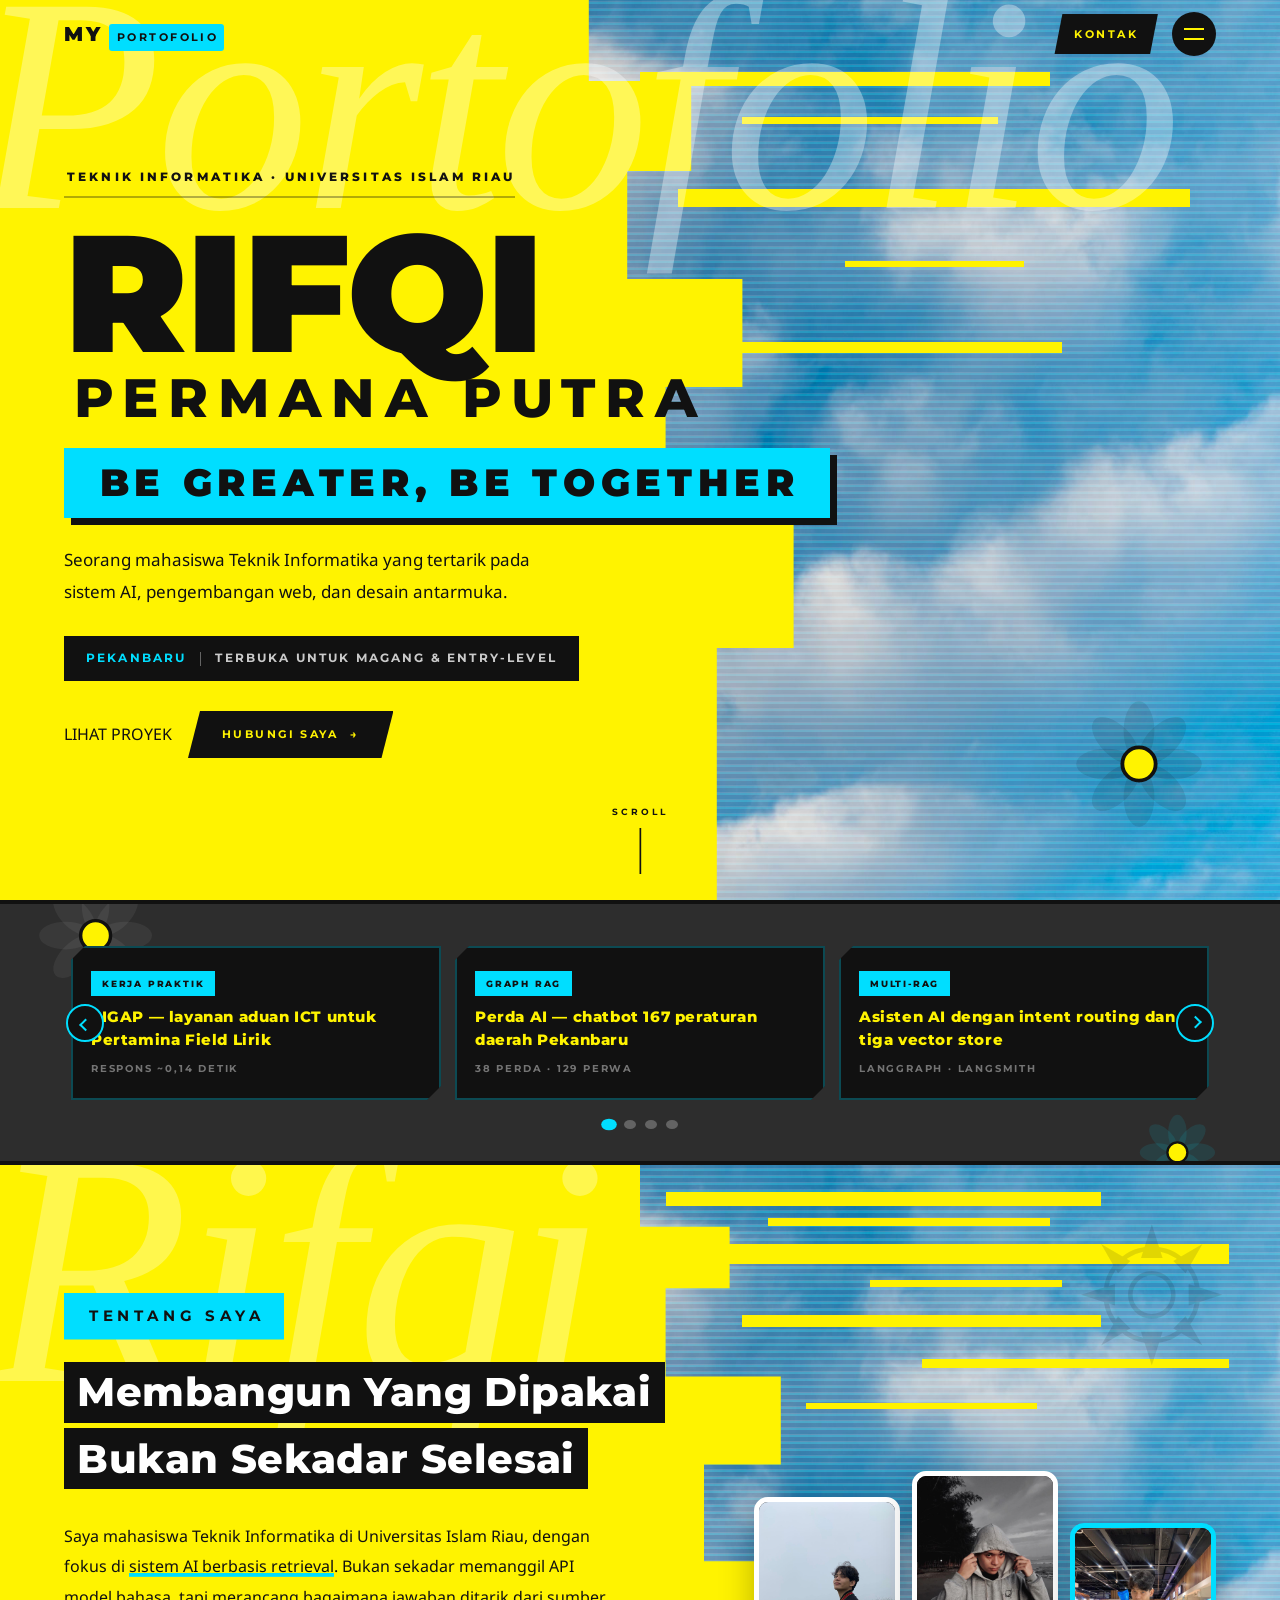
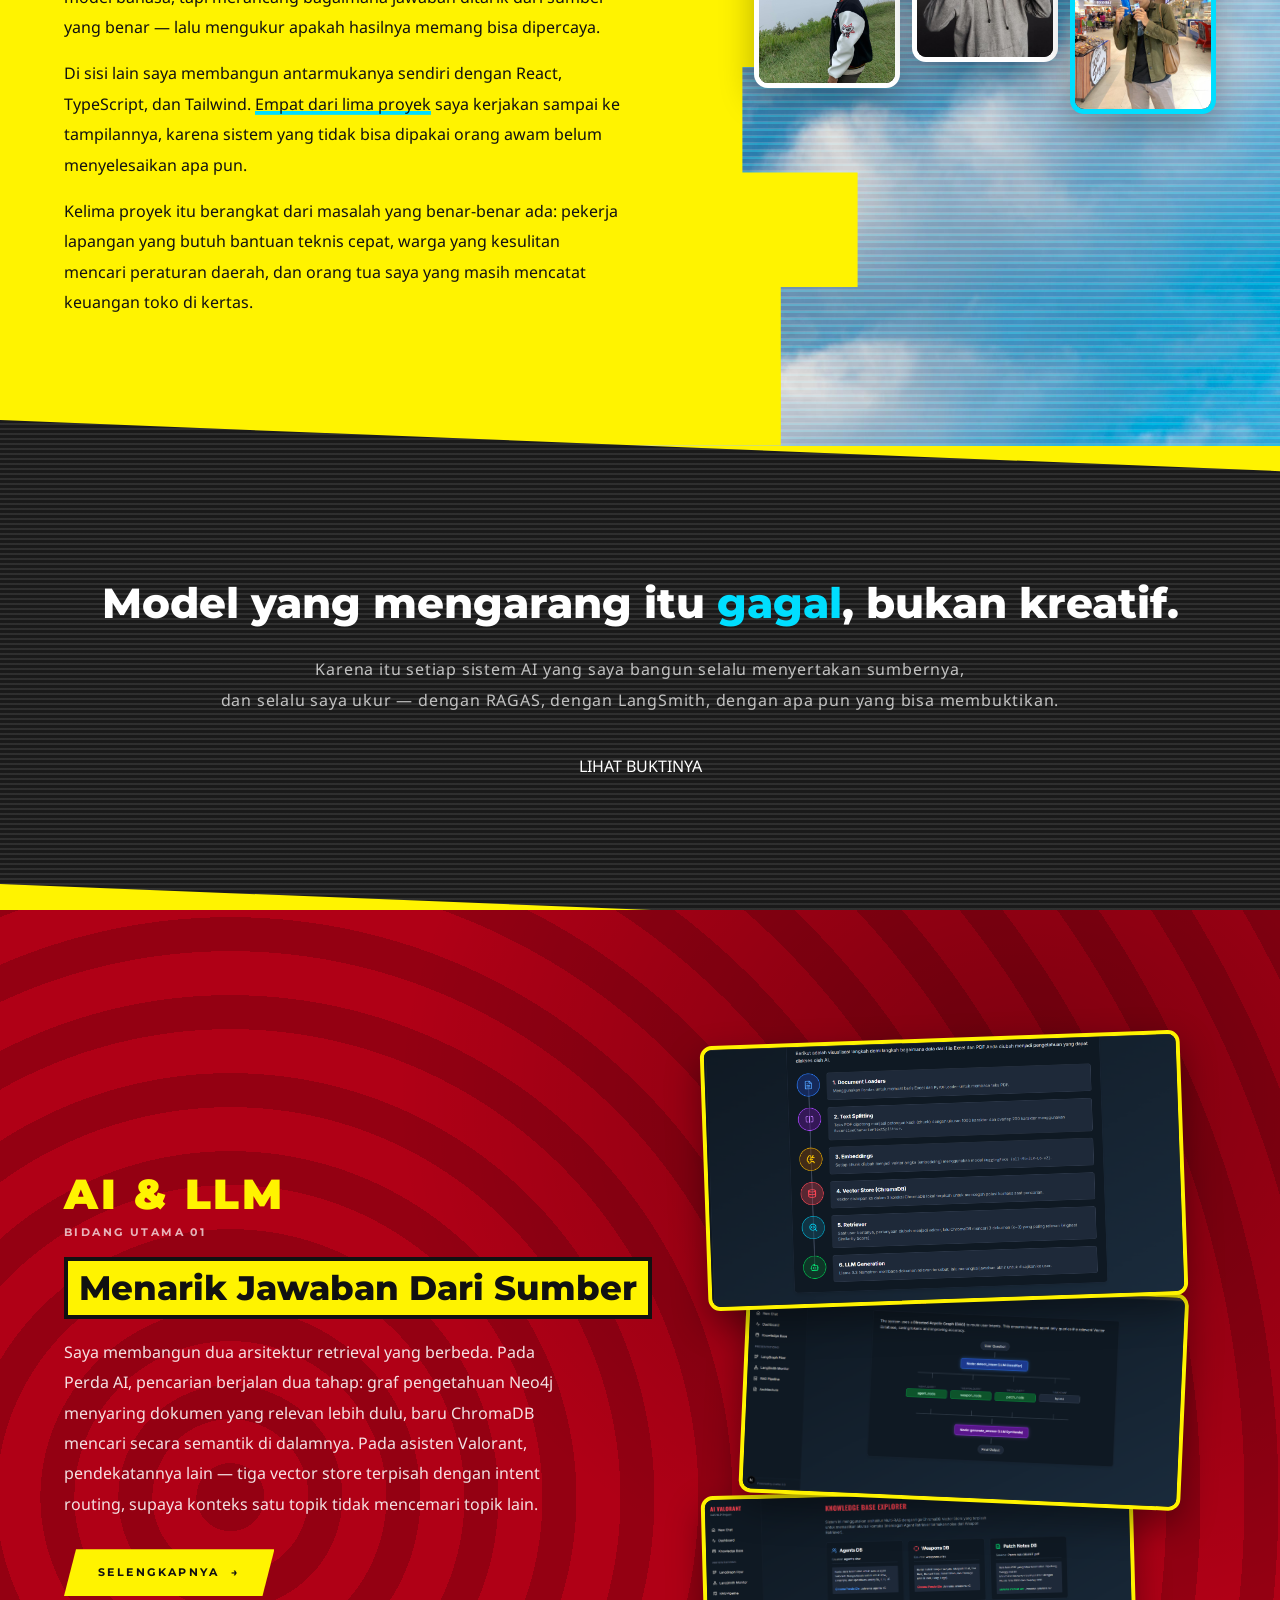
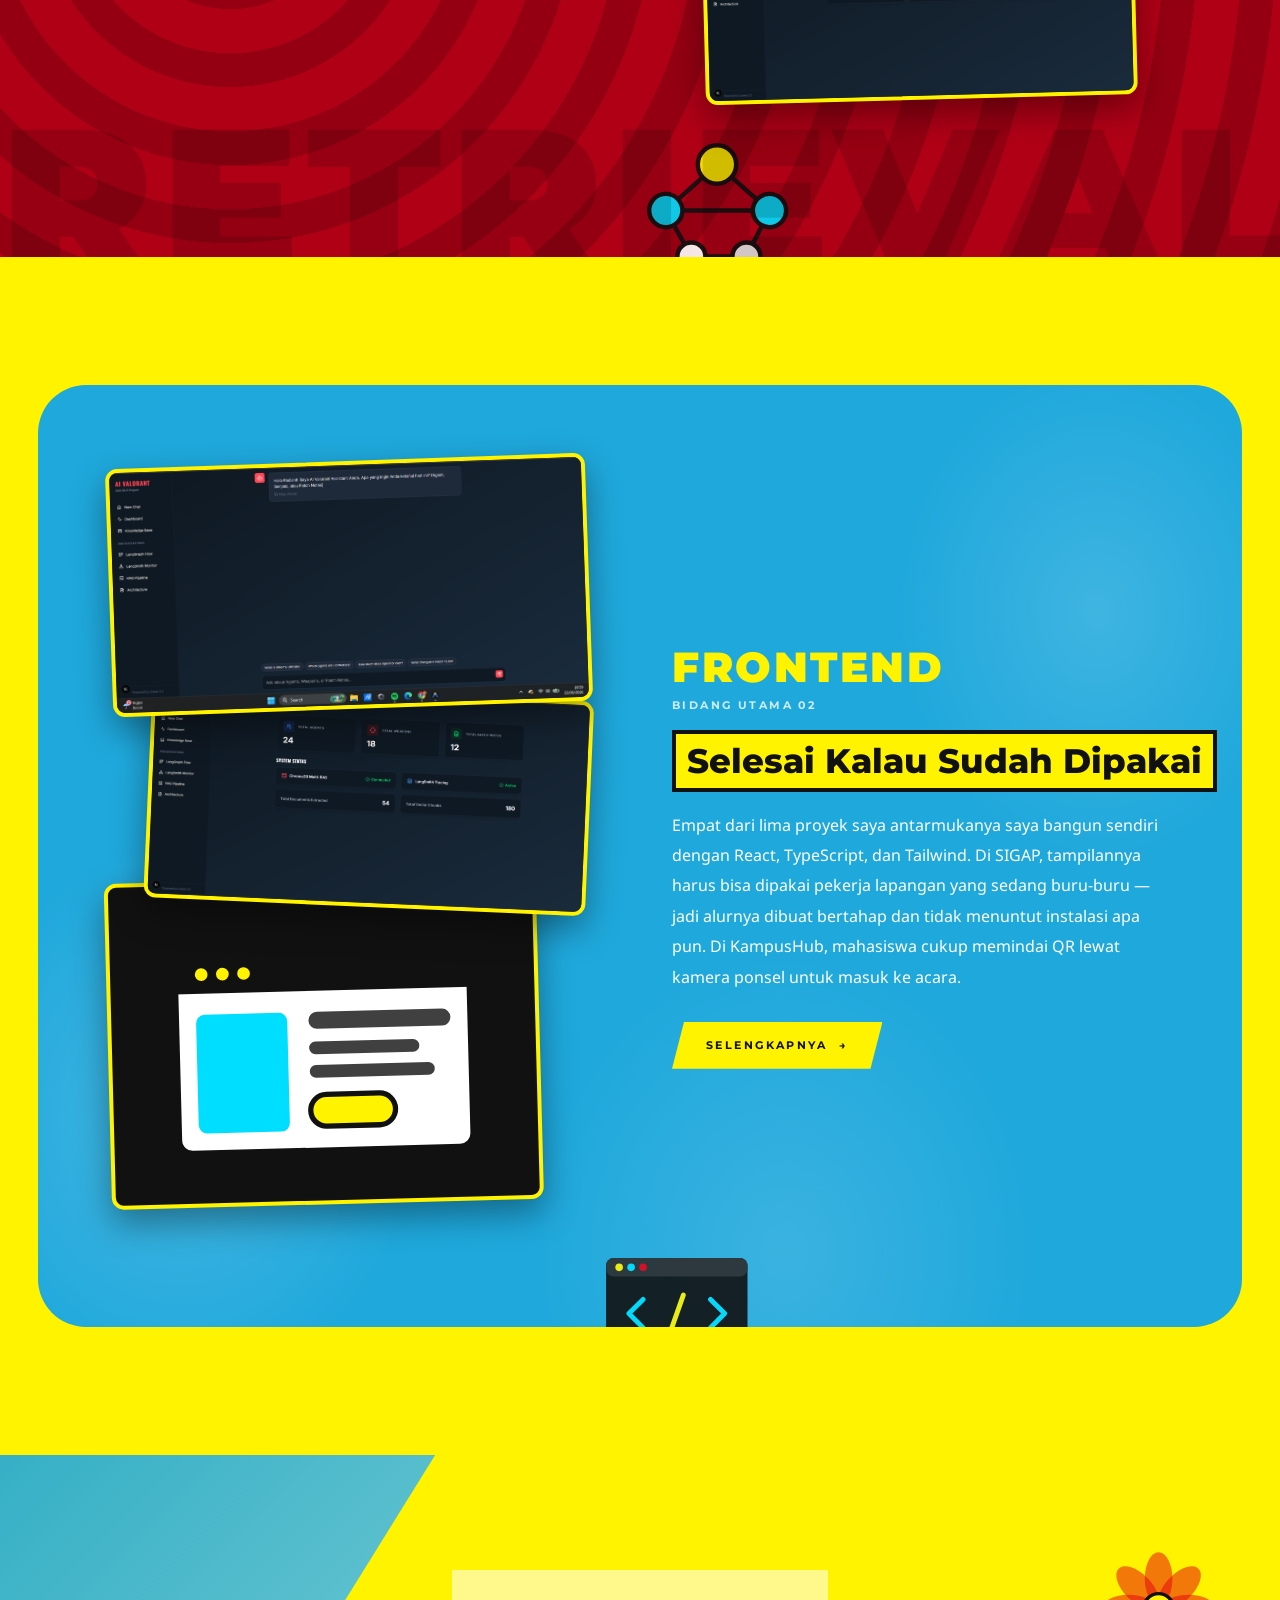
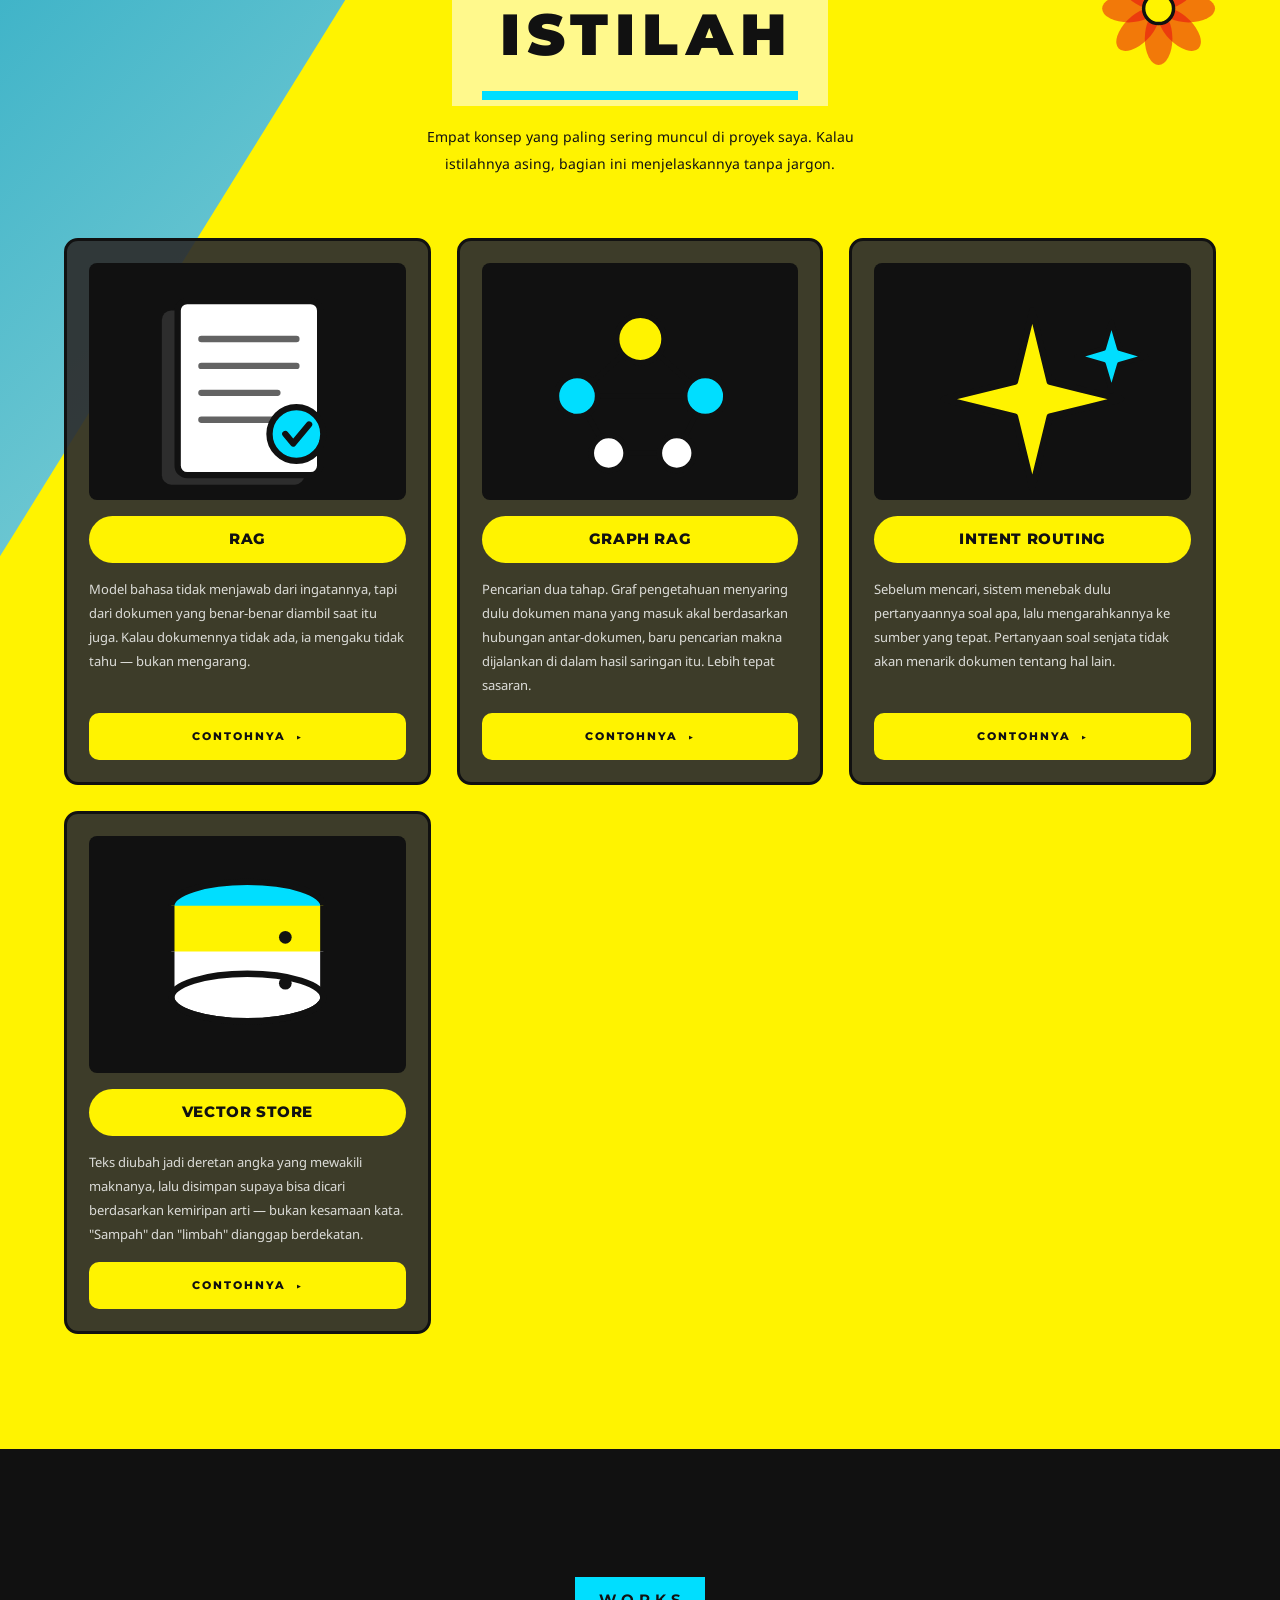
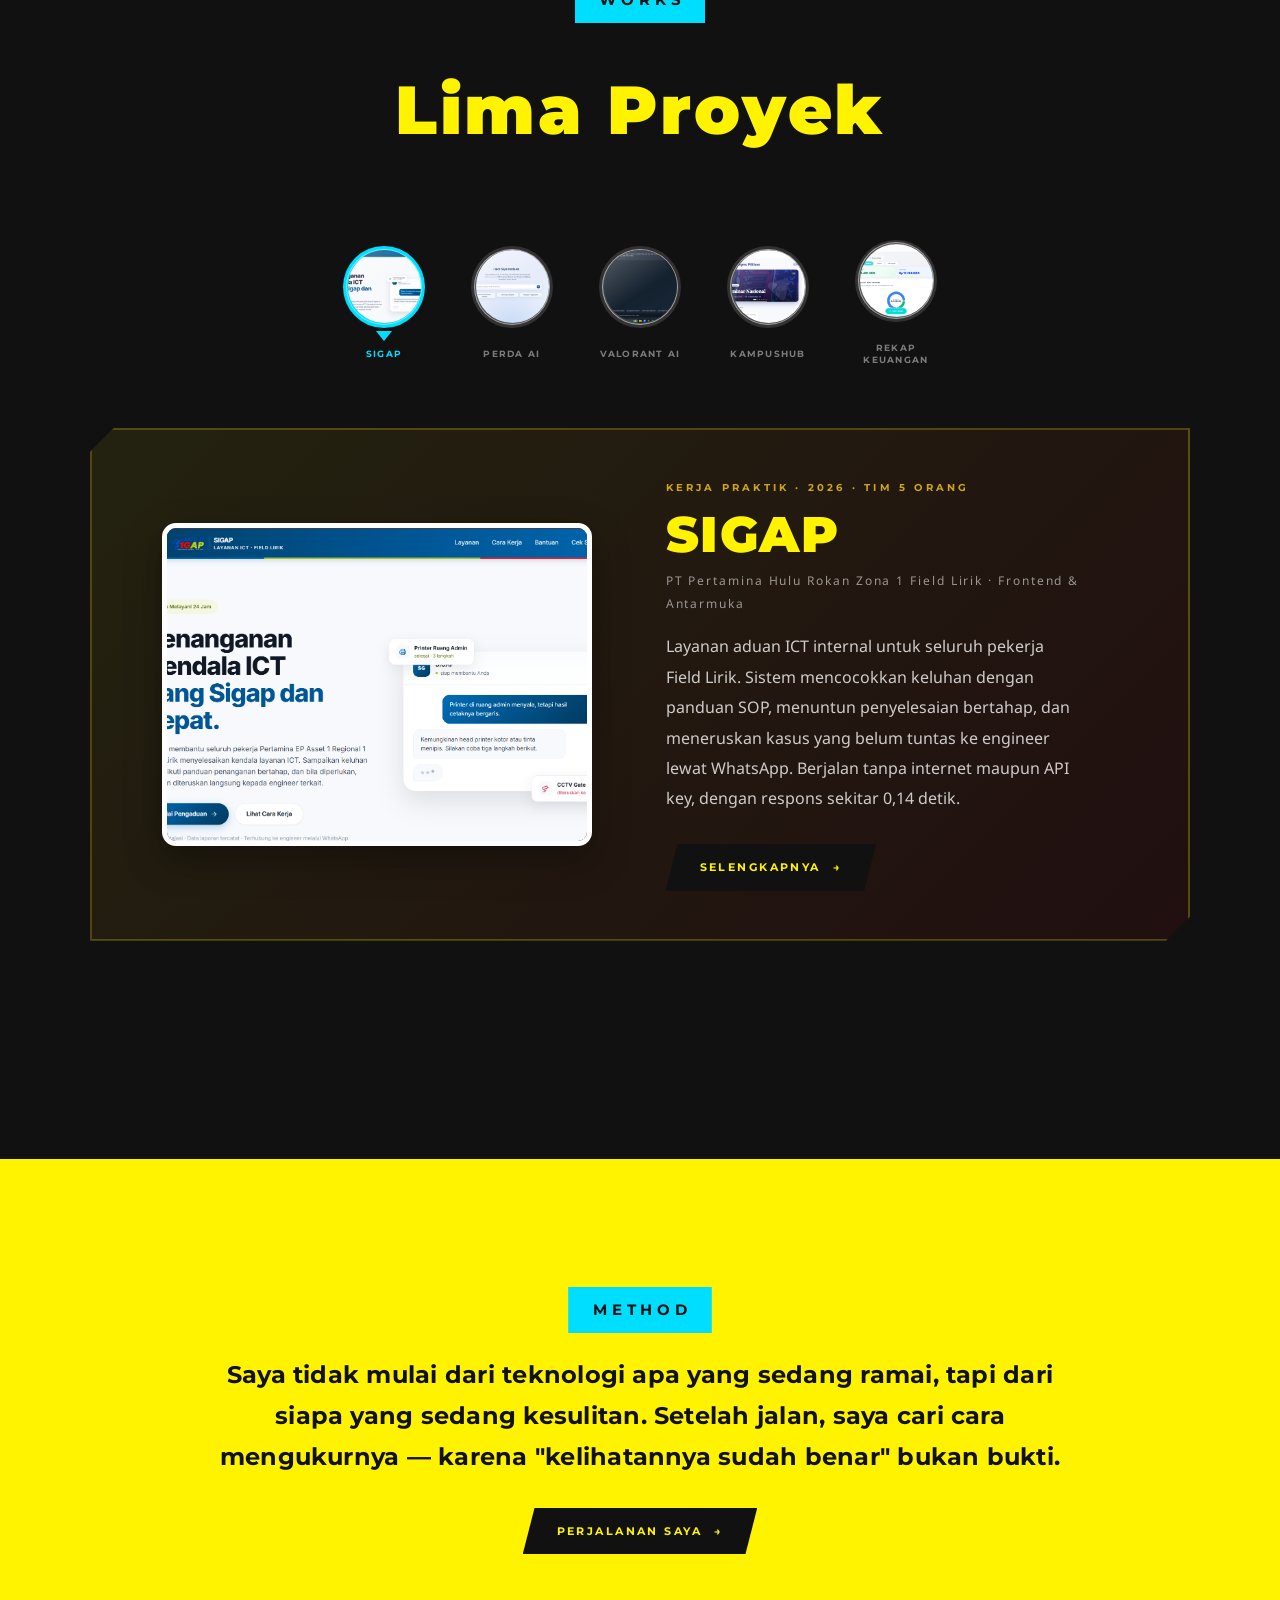
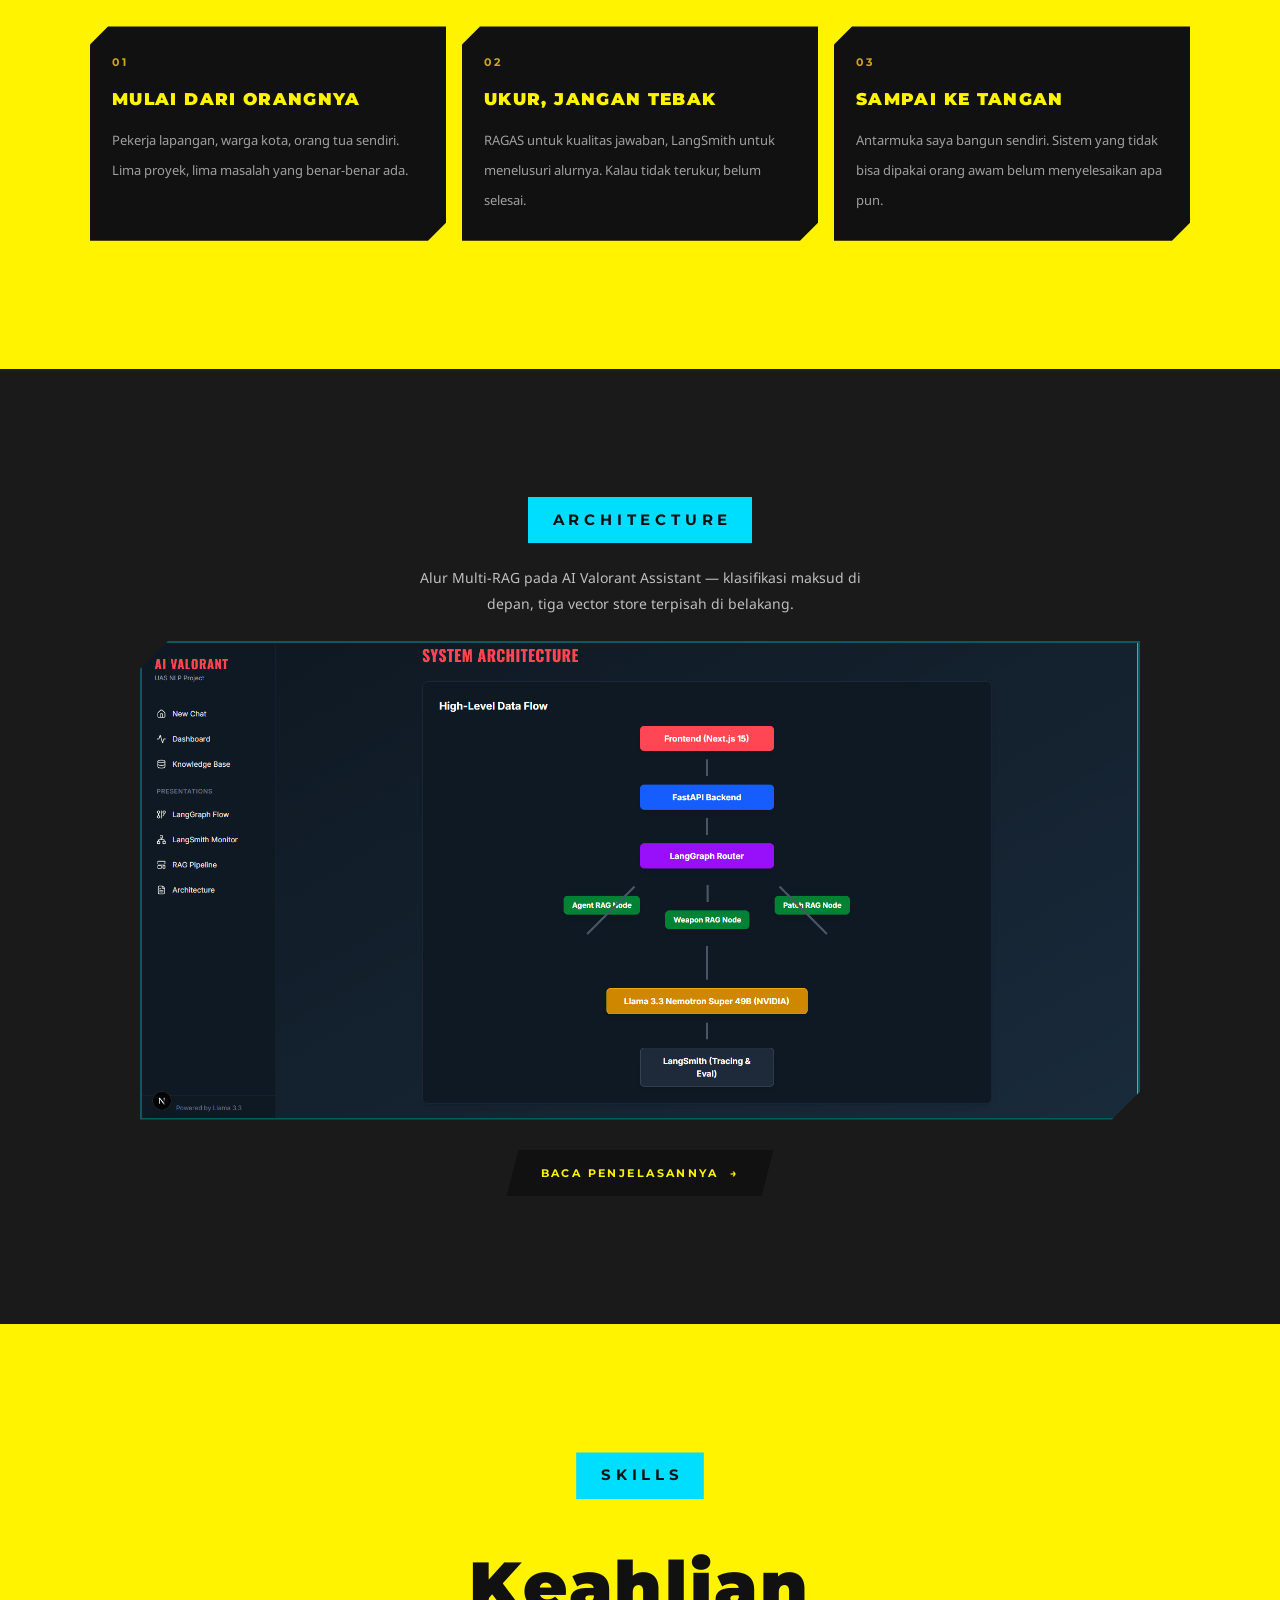
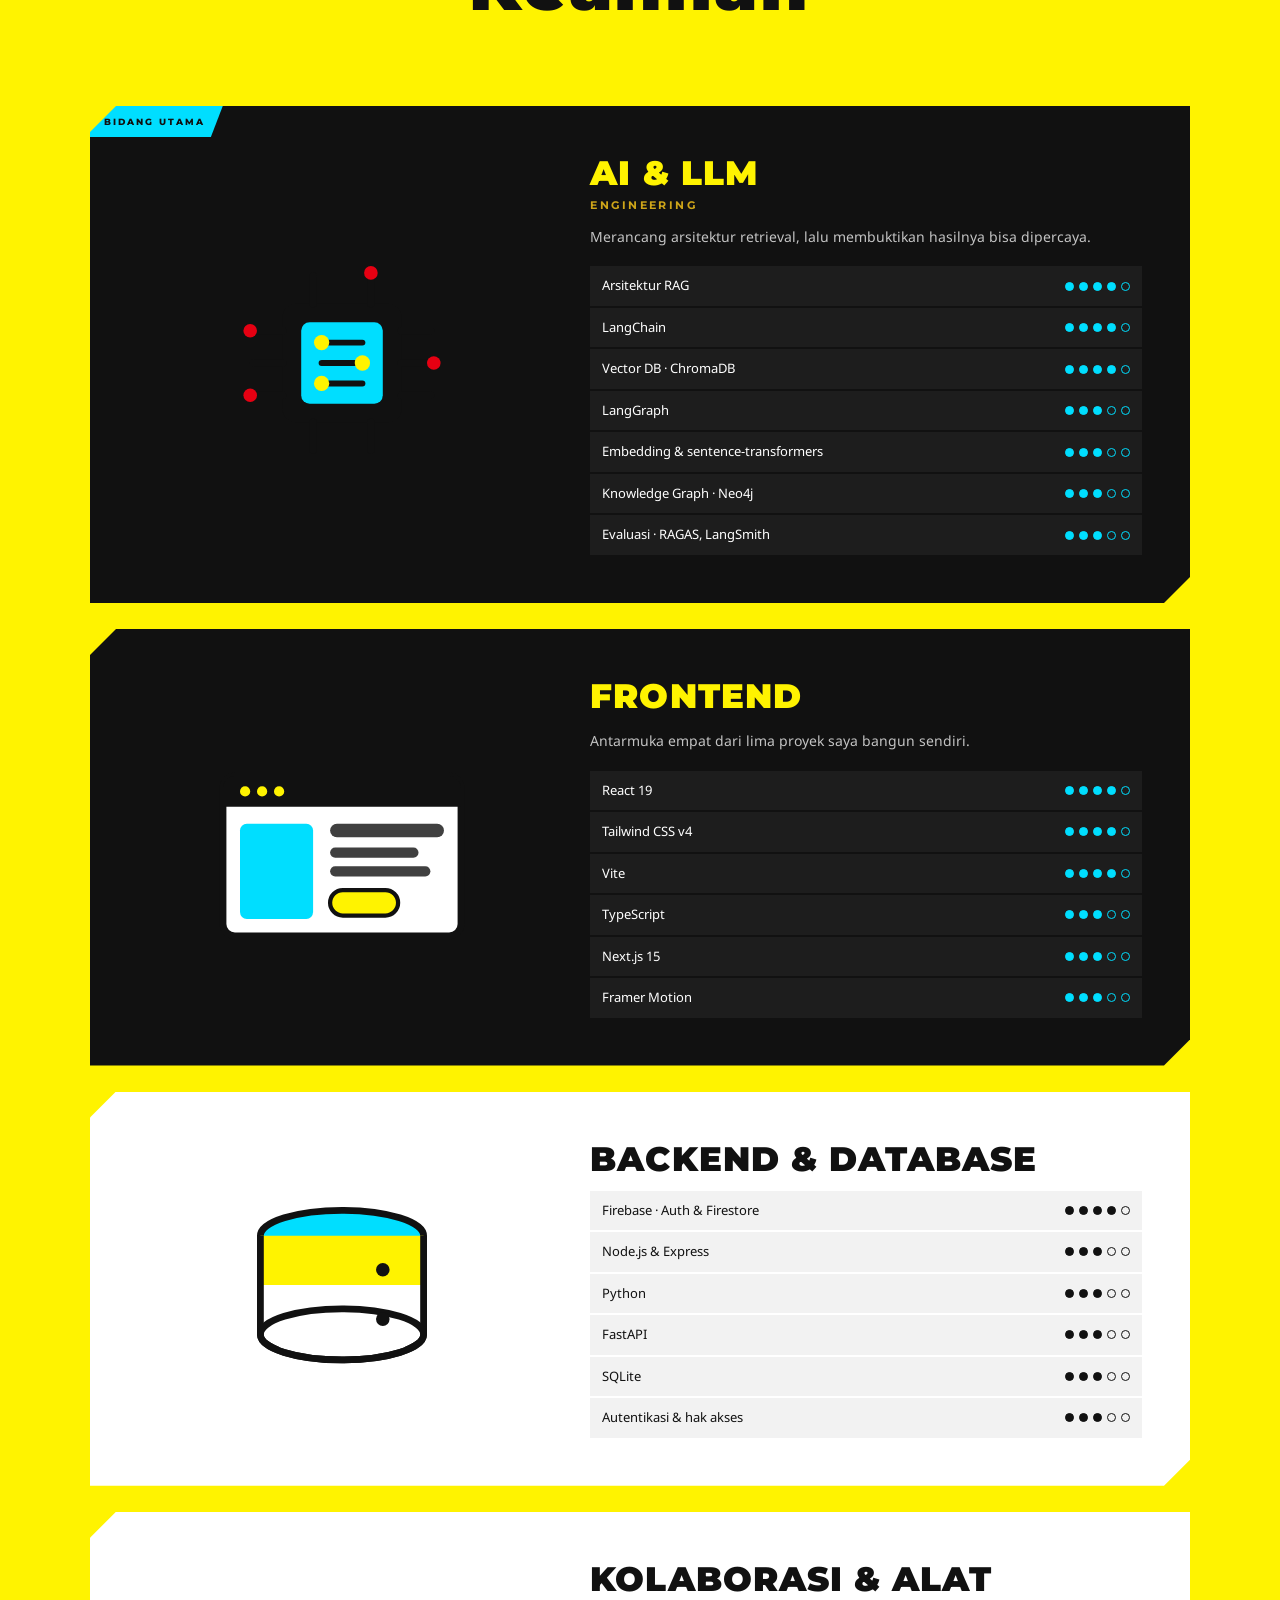
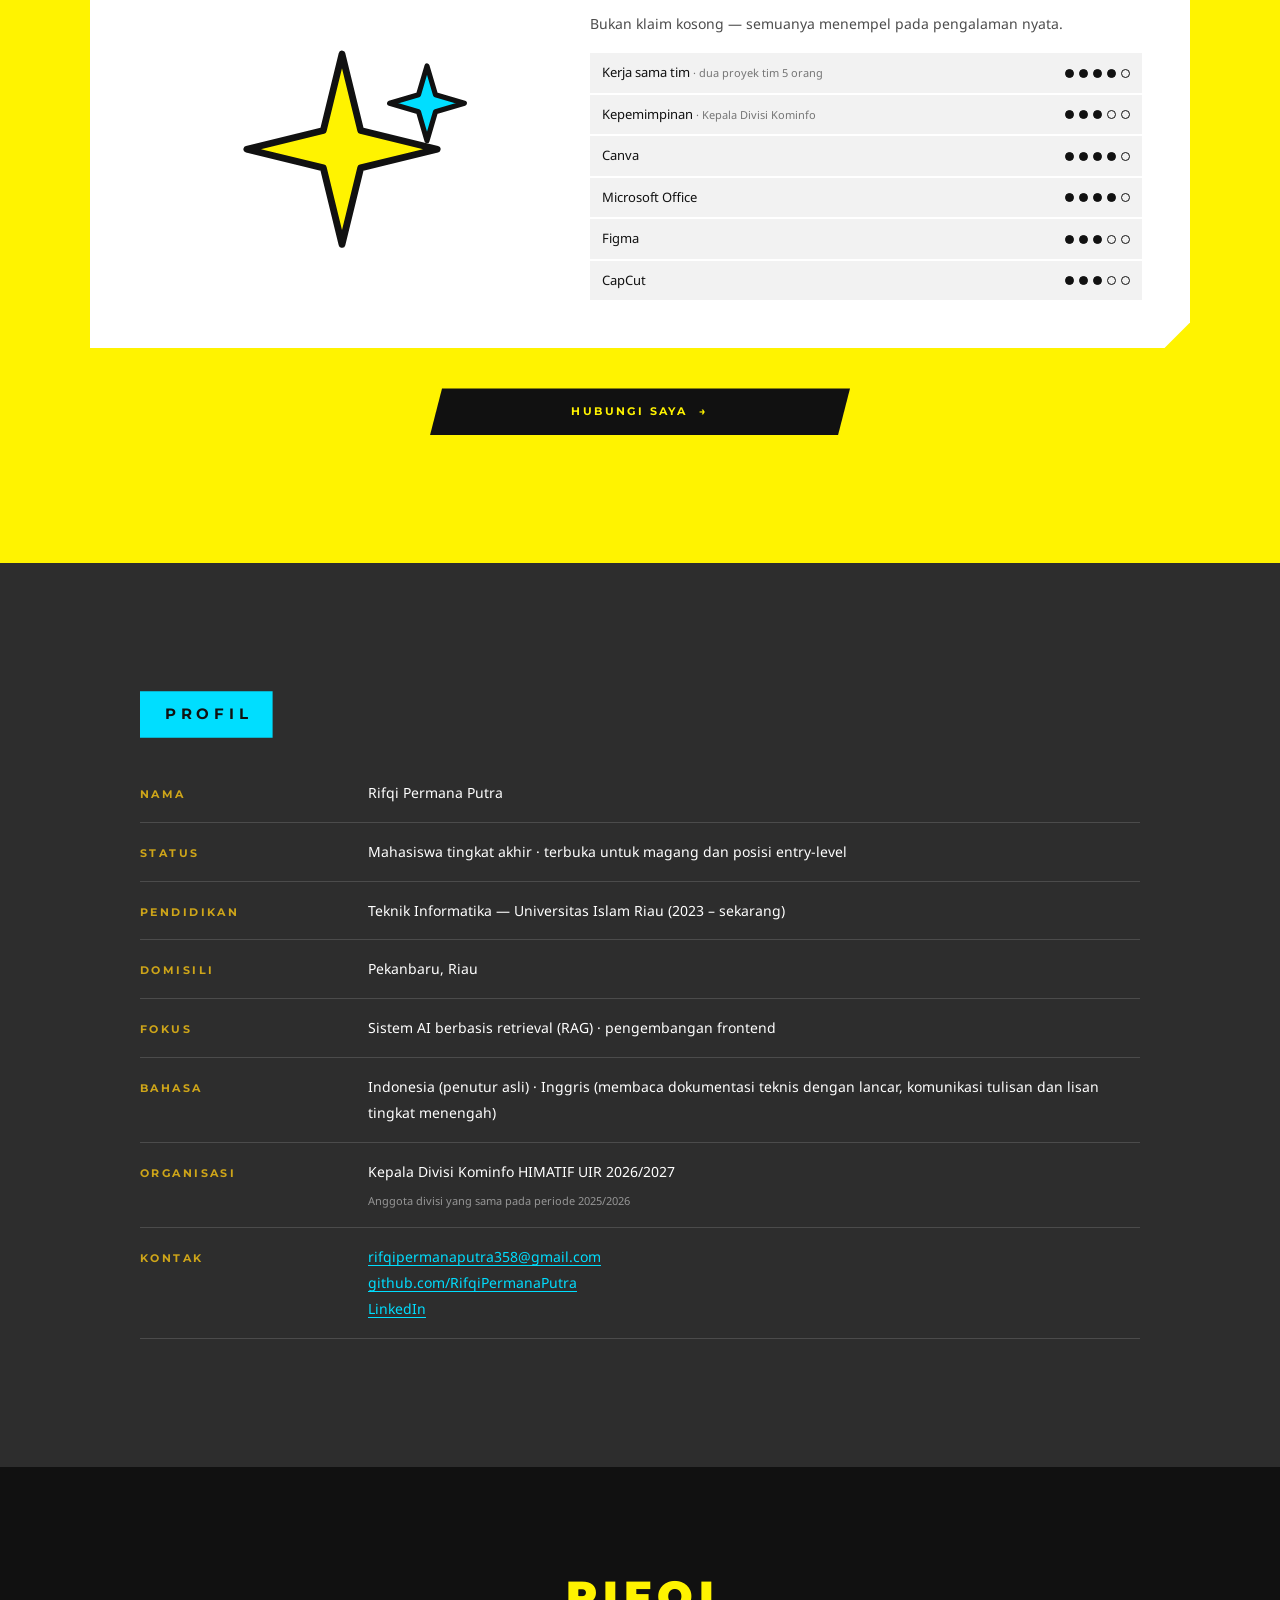
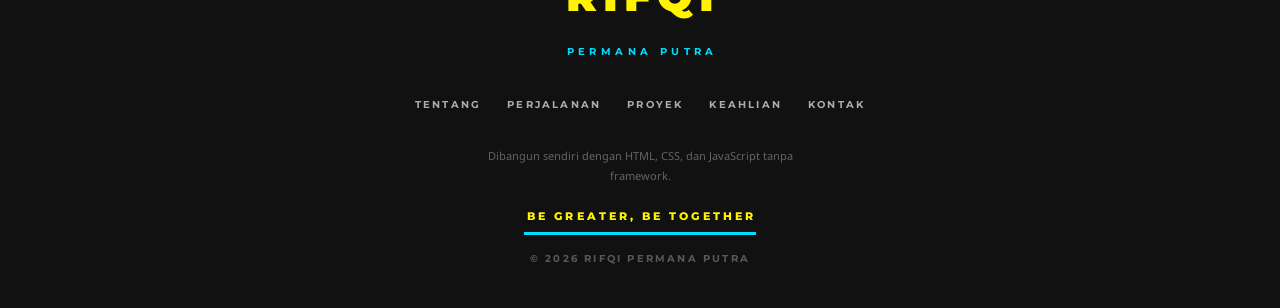
==== index.html @ f3b8af8e "Portofolio pribadi — situs statis tanpa framework Lima halaman: beranda, proyek, perjalanan, kontak," ====
<!DOCTYPE html>
<html lang="id">
<head>
<meta charset="UTF-8">
<meta name="viewport" content="width=device-width, initial-scale=1">
<title>Rifqi Permana Putra — AI &amp; Frontend Developer</title>
<meta name="description" content="Portofolio Rifqi Permana Putra — mahasiswa Teknik Informatika Universitas Islam Riau yang tertarik pada sistem AI, pengembangan web, dan desain antarmuka.">
<meta name="theme-color" content="#FFF300">
<link rel="icon" href="data:image/svg+xml,<svg xmlns='http://www.w3.org/2000/svg' viewBox='0 0 64 64'><rect width='64' height='64' fill='%23FFF300'/><path d='M20 22 L10 32 L20 42' stroke='%23111' stroke-width='6' fill='none' stroke-linecap='round' stroke-linejoin='round'/><path d='M44 22 L54 32 L44 42' stroke='%2300DEFF' stroke-width='6' fill='none' stroke-linecap='round' stroke-linejoin='round'/><path d='M36 18 L28 46' stroke='%23111' stroke-width='6' stroke-linecap='round'/></svg>">
<meta property="og:type" content="website">
<meta property="og:site_name" content="Rifqi Permana Putra">
<meta property="og:title" content="Rifqi Permana Putra — AI &amp; Frontend Developer">
<meta property="og:description" content="Lima proyek: sistem aduan ICT Pertamina, chatbot 167 peraturan daerah, asisten AI multi-RAG, platform event kampus, dan pembukuan toko.">
<meta name="twitter:card" content="summary_large_image">
<link rel="preconnect" href="https://fonts.googleapis.com">
<link rel="preconnect" href="https://fonts.gstatic.com" crossorigin>
<link href="https://fonts.googleapis.com/css2?family=Montserrat:wght@700;800;900&family=Noto+Sans:wght@400;500;700&display=swap" rel="stylesheet">
<link rel="stylesheet" href="assets/css/style.css?v=17">
</head>
<body>

<!-- ========== LOADER ========== -->
<div class="loader" id="loader" aria-hidden="true">
  <div class="loader__inner">
    <div class="loader__icon">
      <svg viewBox="0 0 120 110">
        <g stroke="currentColor" stroke-width="9" fill="none" stroke-linecap="round" stroke-linejoin="round">
          <path d="M38 34 L16 55 L38 76"/>
          <path d="M82 34 L104 55 L82 76"/>
          <path d="M68 26 L52 84"/>
        </g>
      </svg>
    </div>
    <p class="loader__title" id="loaderTitle">RIFQI PERMANA PUTRA</p>
    <p class="loader__bar">
      <span class="loader__bar-text">MEMUAT<span class="loader__dots"><i>.</i><i>.</i><i>.</i></span></span>
    </p>
  </div>
</div>

<!-- ========== HEADER ========== -->
<header class="site-header" id="siteHeader">
  <a class="site-logo" href="#top" aria-label="Rifqi Permana Putra — ke atas">
    <span class="site-logo__a">MY</span>
    <span class="site-logo__b">PORTOFOLIO</span>
  </a>
  <div class="site-header__right">
    <a class="btn-reserve" href="kontak.html">KONTAK</a>
    <button class="site-menu-toggle" id="menuToggle" aria-expanded="false" aria-controls="navDrawer" aria-label="Buka menu">
      <span></span><span></span>
    </button>
  </div>
</header>

<!-- ========== DRAWER NAV ========== -->
<nav class="site-nav-drawer" id="navDrawer" hidden>
  <div class="site-nav-drawer__bg"></div>
  <p class="site-nav-drawer__sidecopy">BE GREATER, BE TOGETHER</p>
  <ul class="site-nav-drawer__list">
    <li><a href="#about"><em>01</em><b>ABOUT</b><span>Tentang Saya</span></a></li>
    <li><a href="#prinsip"><em>02</em><b>PRINSIP</b><span>Cara Saya Menilai Kerja</span></a></li>
    <li><a href="perjalanan.html"><em>03</em><b>JOURNEY</b><span>Pendidikan &amp; Pengalaman</span></a></li>
    <li><a href="#fokus"><em>04</em><b>FOCUS</b><span>Dua Bidang Utama</span></a></li>
    <li><a href="proyek.html"><em>05</em><b>WORKS</b><span>Lima Proyek</span></a></li>
    <li><a href="#carakerja"><em>06</em><b>METHOD</b><span>Cara Saya Bekerja</span></a></li>
    <li><a href="#keahlian"><em>07</em><b>SKILLS</b><span>Keahlian Bertingkat</span></a></li>
    <li><a href="kontak.html"><em>08</em><b>CONTACT</b><span>Hubungi Saya</span></a></li>
  </ul>
  <div class="site-nav-drawer__foot">
    <span>PEKANBARU · 2026</span>
    <div class="site-nav-drawer__sns">
      <a href="https://github.com/RifqiPermanaPutra" target="_blank" rel="noopener" aria-label="GitHub">GH</a>
      <a href="https://www.linkedin.com/in/rifqi-permana-putra-9563072a1/" target="_blank" rel="noopener" aria-label="LinkedIn">IN</a>
      <a href="https://instagram.com/r_vairagya" target="_blank" rel="noopener" aria-label="Instagram">IG</a>
    </div>
  </div>
</nav>

<main>

<!-- ========== FIRST VIEW ========== -->
<section class="fv" id="top">
  <div class="fv__sky" aria-hidden="true"></div>
  <div class="fv__scan" aria-hidden="true"></div>
  <div class="fv__yellow" aria-hidden="true"></div>
  <div class="fv__bars" aria-hidden="true"><i></i><i></i><i></i><i></i><i></i></div>
  <p class="fv__mark" aria-hidden="true">Portofolio</p>

  <div class="deco-flower deco-flower--cw" aria-hidden="true"
       style="bottom:8%;right:6%;width:clamp(70px,10vw,150px);color:rgba(17,17,17,.1)">
    <svg viewBox="0 0 100 100"><use href="#deco-flower"/></svg>
  </div>

  <div class="fv__inner">
    <p class="fv__eyebrow">TEKNIK INFORMATIKA · UNIVERSITAS ISLAM RIAU</p>
    <h1 class="fv__title">
      <span class="fv__title-a glitch" data-text="RIFQI">RIFQI</span>
      <span class="fv__title-b">PERMANA PUTRA</span>
    </h1>
    <p class="fv__motto">BE GREATER, BE TOGETHER</p>
    <p class="fv__lead">
      Seorang mahasiswa Teknik Informatika yang tertarik pada sistem AI,
      pengembangan web, dan desain antarmuka.
    </p>
    <div class="fv__meta">
      <span class="fv__date">PEKANBARU</span>
      <span class="fv__sep"></span>
      <span class="fv__place">TERBUKA UNTUK MAGANG &amp; ENTRY-LEVEL</span>
    </div>
    <div class="fv__acts">
      <a class="btn-guide" href="proyek.html">LIHAT PROYEK</a>
      <a class="btn-more" href="kontak.html"><span>HUBUNGI SAYA</span></a>
    </div>
  </div>

  <a class="fv__scroll" href="#about" aria-label="Gulir ke bawah"><span>SCROLL</span><i></i></a>
</section>

<!-- ========== CAROUSEL SOROTAN ========== -->
<section class="banner" id="banner" aria-label="Sorotan proyek">
  <div class="deco-flower deco-flower--a deco-flower--cw" aria-hidden="true">
    <svg viewBox="0 0 100 100"><use href="#deco-flower"/></svg>
  </div>
  <div class="deco-flower deco-flower--b deco-flower--tilt" aria-hidden="true">
    <svg viewBox="0 0 100 100"><use href="#deco-flower"/></svg>
  </div>

  <div class="banner__viewport" id="bannerViewport">
    <ul class="banner__track" id="bannerTrack">
      <li class="banner__slide">
        <a class="banner__card" href="proyek.html#sigap">
          <span class="banner__tag">KERJA PRAKTIK</span>
          <p class="banner__title">SIGAP — layanan aduan ICT untuk Pertamina Field Lirik</p>
          <p class="banner__date">RESPONS ~0,14 DETIK</p>
        </a>
      </li>
      <li class="banner__slide">
        <a class="banner__card" href="proyek.html#perda">
          <span class="banner__tag">GRAPH RAG</span>
          <p class="banner__title">Perda AI — chatbot 167 peraturan daerah Pekanbaru</p>
          <p class="banner__date">38 PERDA · 129 PERWA</p>
        </a>
      </li>
      <li class="banner__slide">
        <a class="banner__card" href="proyek.html#valorant">
          <span class="banner__tag">MULTI-RAG</span>
          <p class="banner__title">Asisten AI dengan intent routing dan tiga vector store</p>
          <p class="banner__date">LANGGRAPH · LANGSMITH</p>
        </a>
      </li>
      <li class="banner__slide">
        <a class="banner__card" href="proyek.html#kampushub">
          <span class="banner__tag">FULL-STACK</span>
          <p class="banner__title">KampusHub — event kampus dengan e-tiket QR</p>
          <p class="banner__date">RBAC TIGA PERAN</p>
        </a>
      </li>
      <li class="banner__slide">
        <a class="banner__card" href="proyek.html#rekap">
          <span class="banner__tag">DIPAKAI HARIAN</span>
          <p class="banner__title">Rekap Keuangan — menggantikan buku catatan toko</p>
          <p class="banner__date">SUDAH TAYANG</p>
        </a>
      </li>
      <li class="banner__slide">
        <a class="banner__card" href="perjalanan.html">
          <span class="banner__tag">ORGANISASI</span>
          <p class="banner__title">Kepala Divisi Kominfo HIMATIF UIR 2026/2027</p>
          <p class="banner__date">NAIK DARI ANGGOTA</p>
        </a>
      </li>
    </ul>

    <button class="banner__arrow banner__arrow--prev" id="bannerPrev" type="button" aria-label="Sebelumnya"><span></span></button>
    <button class="banner__arrow banner__arrow--next" id="bannerNext" type="button" aria-label="Berikutnya"><span></span></button>
  </div>

  <div class="banner__pager" id="bannerPager" role="tablist" aria-label="Pilih sorotan"></div>
</section>

<!-- ========== ABOUT ========== -->
<section class="sec about" id="about">
  <div class="about__sky" aria-hidden="true"></div>
  <div class="about__scan" aria-hidden="true"></div>
  <div class="about__yellow" aria-hidden="true"></div>
  <div class="about__bars" aria-hidden="true">
    <i></i><i></i><i></i><i></i><i></i><i></i><i></i>
  </div>
  <p class="about__mark" aria-hidden="true">Rifqi</p>

  <div class="deco-spice deco-spice--about" aria-hidden="true">
    <svg viewBox="0 0 100 100"><use href="#spice-star"/></svg>
  </div>

  <div class="sec__inner">
    <h2 class="sec__label" data-reveal>TENTANG SAYA</h2>
    <p class="sec__head" data-reveal>
      <span class="blockline">Membangun Yang Dipakai</span>
      <span class="blockline">Bukan Sekadar Selesai</span>
    </p>
    <div class="sec__body" data-reveal>
      <p>
        Saya mahasiswa Teknik Informatika di Universitas Islam Riau, dengan fokus di
        <span class="em">sistem AI berbasis retrieval</span>. Bukan sekadar memanggil API model
        bahasa, tapi merancang bagaimana jawaban ditarik dari sumber yang benar — lalu
        mengukur apakah hasilnya memang bisa dipercaya.
      </p>
      <p>
        Di sisi lain saya membangun antarmukanya sendiri dengan React, TypeScript, dan
        Tailwind. <span class="em">Empat dari lima proyek</span> saya kerjakan sampai ke
        tampilannya, karena sistem yang tidak bisa dipakai orang awam belum menyelesaikan
        apa pun.
      </p>
      <p>
        Kelima proyek itu berangkat dari masalah yang benar-benar ada: pekerja lapangan
        yang butuh bantuan teknis cepat, warga yang kesulitan mencari peraturan daerah,
        dan orang tua saya yang masih mencatat keuangan toko di kertas.
      </p>
    </div>
  </div>

  <div class="about__collage" data-reveal>
    <div class="about__card about__card--wide">
      <img src="assets/img/projects/rifqi-1.jpg" alt="Rifqi Permana Putra" loading="lazy">
    </div>
    <div class="about__card about__card--up">
      <img src="assets/img/projects/rifqi-2.jpg" alt="" loading="lazy">
    </div>
    <div class="about__card about__card--down">
      <img src="assets/img/projects/rifqi-3.jpg" alt="" loading="lazy">
    </div>
  </div>
</section>

<!-- ========== PERNYATAAN ========== -->
<section class="tengahmalam" id="prinsip">
  <div class="tengahmalam__static" aria-hidden="true"></div>
  <div class="tengahmalam__inner">
    <p class="tengahmalam__q" data-reveal>Model yang mengarang itu <em>gagal</em>, bukan kreatif.</p>
    <p class="tengahmalam__t" data-reveal>
      Karena itu setiap sistem AI yang saya bangun selalu menyertakan sumbernya,<br>
      dan selalu saya ukur — dengan RAGAS, dengan LangSmith, dengan apa pun yang bisa membuktikan.
    </p>
    <a class="btn-guide" href="proyek.html">LIHAT BUKTINYA</a>
  </div>
</section>

<!-- ========== FOKUS 01 — AI ========== -->
<section class="ksys ksys--blaze" id="fokus">
  <div class="ksys__bg" aria-hidden="true"></div>
  <div class="ksys__silhouette" aria-hidden="true">
    <svg viewBox="0 0 400 300"><use href="#art-graph"/></svg>
  </div>
  <div class="ksys__inner">
    <div class="ksys__copy">
      <h2 class="ksys__label" data-reveal>AI &amp; LLM<br><small>BIDANG UTAMA 01</small></h2>
      <p class="ksys__head" data-reveal><span class="hl">Menarik Jawaban Dari Sumber</span></p>
      <p class="ksys__body" data-reveal>
        Saya membangun dua arsitektur retrieval yang berbeda. Pada Perda AI, pencarian
        berjalan dua tahap: graf pengetahuan Neo4j menyaring dokumen yang relevan lebih
        dulu, baru ChromaDB mencari secara semantik di dalamnya. Pada asisten Valorant,
        pendekatannya lain — tiga vector store terpisah dengan intent routing, supaya
        konteks satu topik tidak mencemari topik lain.
      </p>
      <a class="btn-more btn-more--dark" href="proyek.html#perda" data-reveal><span>SELENGKAPNYA</span></a>
    </div>
    <div class="ksys__art scatter" data-reveal>
      <div class="scatter__item"><img src="assets/img/projects/valorant-rag-pipeline.png" alt="Alur pipeline RAG" loading="lazy"></div>
      <div class="scatter__item"><img src="assets/img/projects/valorant-langgraph.png" alt="Graf alur LangGraph" loading="lazy"></div>
      <div class="scatter__item"><img src="assets/img/projects/valorant-knowledge-base.png" alt="Basis pengetahuan" loading="lazy"></div>
    </div>
  </div>
  <p class="ksys__bigtype" aria-hidden="true">RETRIEVAL</p>
</section>

<!-- ========== FOKUS 02 — FRONTEND ========== -->
<section class="ksys ksys--sky">
  <div class="ksys__panel">
    <div class="ksys__silhouette" aria-hidden="true">
      <svg viewBox="0 0 400 300"><use href="#art-code"/></svg>
    </div>
    <div class="ksys__inner ksys__inner--rev">
      <div class="ksys__copy">
        <h2 class="ksys__label" data-reveal>FRONTEND<br><small>BIDANG UTAMA 02</small></h2>
        <p class="ksys__head" data-reveal><span class="hl">Selesai Kalau Sudah Dipakai</span></p>
        <p class="ksys__body" data-reveal>
          Empat dari lima proyek saya antarmukanya saya bangun sendiri dengan React,
          TypeScript, dan Tailwind. Di SIGAP, tampilannya harus bisa dipakai pekerja
          lapangan yang sedang buru-buru — jadi alurnya dibuat bertahap dan tidak
          menuntut instalasi apa pun. Di KampusHub, mahasiswa cukup memindai QR
          lewat kamera ponsel untuk masuk ke acara.
        </p>
        <a class="btn-more btn-more--dark" href="proyek.html#sigap" data-reveal><span>SELENGKAPNYA</span></a>
      </div>
      <div class="ksys__art scatter" data-reveal>
        <div class="scatter__item"><img src="assets/img/projects/valorant-chat-ui.png" alt="Antarmuka percakapan" loading="lazy"></div>
        <div class="scatter__item"><img src="assets/img/projects/valorant-dashboard.png" alt="Dasbor aplikasi" loading="lazy"></div>
        <div class="scatter__item"><svg viewBox="0 0 400 300" role="img" aria-label="Ilustrasi antarmuka"><use href="#art-ui"/></svg></div>
      </div>
    </div>
  </div>
</section>

<!-- ========== ISTILAH KUNCI ========== -->
<section class="kw" id="istilah">
  <div class="kw__wedge" aria-hidden="true"></div>
  <div class="deco-flower deco-flower--cw" aria-hidden="true"
       style="top:6%;right:5%;width:clamp(70px,9vw,130px);color:rgba(230,0,18,.5)">
    <svg viewBox="0 0 100 100"><use href="#deco-flower"/></svg>
  </div>

  <div class="kw__head">
    <h2 class="kw__title" data-reveal><span class="glitch" data-text="ISTILAH">ISTILAH</span></h2>
    <p class="kw__sub" data-reveal>
      Empat konsep yang paling sering muncul di proyek saya. Kalau istilahnya asing,
      bagian ini menjelaskannya tanpa jargon.
    </p>
  </div>

  <div class="kw__grid">
    <article class="kw-card" data-reveal>
      <div class="kw-card__art"><svg viewBox="0 0 400 300" aria-hidden="true"><use href="#art-doc"/></svg></div>
      <span class="kw-card__pill">RAG</span>
      <p class="kw-card__desc">
        Model bahasa tidak menjawab dari ingatannya, tapi dari dokumen yang benar-benar
        diambil saat itu juga. Kalau dokumennya tidak ada, ia mengaku tidak tahu —
        bukan mengarang.
      </p>
      <a class="kw-card__cta" href="proyek.html#perda">CONTOHNYA</a>
    </article>

    <article class="kw-card" data-reveal>
      <div class="kw-card__art"><svg viewBox="0 0 400 300" aria-hidden="true"><use href="#art-graph"/></svg></div>
      <span class="kw-card__pill">GRAPH RAG</span>
      <p class="kw-card__desc">
        Pencarian dua tahap. Graf pengetahuan menyaring dulu dokumen mana yang masuk akal
        berdasarkan hubungan antar-dokumen, baru pencarian makna dijalankan di dalam
        hasil saringan itu. Lebih tepat sasaran.
      </p>
      <a class="kw-card__cta" href="proyek.html#perda">CONTOHNYA</a>
    </article>

    <article class="kw-card" data-reveal>
      <div class="kw-card__art"><svg viewBox="0 0 400 300" aria-hidden="true"><use href="#art-spark"/></svg></div>
      <span class="kw-card__pill">INTENT ROUTING</span>
      <p class="kw-card__desc">
        Sebelum mencari, sistem menebak dulu pertanyaannya soal apa, lalu mengarahkannya
        ke sumber yang tepat. Pertanyaan soal senjata tidak akan menarik dokumen
        tentang hal lain.
      </p>
      <a class="kw-card__cta" href="proyek.html#valorant">CONTOHNYA</a>
    </article>

    <article class="kw-card" data-reveal>
      <div class="kw-card__art"><svg viewBox="0 0 400 300" aria-hidden="true"><use href="#art-db"/></svg></div>
      <span class="kw-card__pill">VECTOR STORE</span>
      <p class="kw-card__desc">
        Teks diubah jadi deretan angka yang mewakili maknanya, lalu disimpan supaya bisa
        dicari berdasarkan kemiripan arti — bukan kesamaan kata. "Sampah" dan "limbah"
        dianggap berdekatan.
      </p>
      <a class="kw-card__cta" href="proyek.html#valorant">CONTOHNYA</a>
    </article>
  </div>
</section>

<!-- ========== PROYEK ========== -->
<section class="sig" id="proyek">
  <div class="sig__head">
    <h2 class="sec__label sec__label--gold" data-reveal>WORKS</h2>
    <p class="sig__title" data-reveal><span class="glitch" data-text="Lima Proyek">Lima Proyek</span></p>
  </div>

  <div class="sig-tabs" role="tablist" aria-label="Pilih proyek" data-reveal>
    <button class="sig-thumb is-active" type="button" role="tab" id="sig-tab-1" aria-controls="sig-panel-1" aria-selected="true">
      <span class="sig-thumb__stack">
        <span class="sig-thumb__ring sig-thumb__ring--outer"></span>
        <span class="sig-thumb__ring sig-thumb__ring--inner"></span>
        <span class="sig-thumb__shine">
          <img src="assets/img/projects/sigap.png" alt="" loading="lazy">
        </span>
        <span class="sig-thumb__pointer"></span>
      </span>
      <span class="sig-thumb__name">SIGAP</span>
    </button>

    <button class="sig-thumb" type="button" role="tab" id="sig-tab-2" aria-controls="sig-panel-2" aria-selected="false">
      <span class="sig-thumb__stack">
        <span class="sig-thumb__ring sig-thumb__ring--outer"></span>
        <span class="sig-thumb__ring sig-thumb__ring--inner"></span>
        <span class="sig-thumb__shine">
          <img src="assets/img/projects/perda.png" alt="" loading="lazy">
        </span>
        <span class="sig-thumb__pointer"></span>
      </span>
      <span class="sig-thumb__name">PERDA AI</span>
    </button>

    <button class="sig-thumb" type="button" role="tab" id="sig-tab-3" aria-controls="sig-panel-3" aria-selected="false">
      <span class="sig-thumb__stack">
        <span class="sig-thumb__ring sig-thumb__ring--outer"></span>
        <span class="sig-thumb__ring sig-thumb__ring--inner"></span>
        <span class="sig-thumb__shine">
          <img src="assets/img/projects/valorant-chat-ui.png" alt="" loading="lazy">
        </span>
        <span class="sig-thumb__pointer"></span>
      </span>
      <span class="sig-thumb__name">VALORANT AI</span>
    </button>

    <button class="sig-thumb" type="button" role="tab" id="sig-tab-4" aria-controls="sig-panel-4" aria-selected="false">
      <span class="sig-thumb__stack">
        <span class="sig-thumb__ring sig-thumb__ring--outer"></span>
        <span class="sig-thumb__ring sig-thumb__ring--inner"></span>
        <span class="sig-thumb__shine">
          <img src="assets/img/projects/kampushub.png" alt="" loading="lazy">
        </span>
        <span class="sig-thumb__pointer"></span>
      </span>
      <span class="sig-thumb__name">KAMPUSHUB</span>
    </button>

    <button class="sig-thumb" type="button" role="tab" id="sig-tab-5" aria-controls="sig-panel-5" aria-selected="false">
      <span class="sig-thumb__stack">
        <span class="sig-thumb__ring sig-thumb__ring--outer"></span>
        <span class="sig-thumb__ring sig-thumb__ring--inner"></span>
        <span class="sig-thumb__shine">
          <img src="assets/img/projects/rekap.png" alt="" loading="lazy">
        </span>
        <span class="sig-thumb__pointer"></span>
      </span>
      <span class="sig-thumb__name">REKAP KEUANGAN</span>
    </button>
  </div>

  <!-- panel 1 — SIGAP -->
  <div class="sig-panel sig__hero is-active" id="sig-panel-1" role="tabpanel" aria-labelledby="sig-tab-1">
    <div class="sig__hero-art">
      <img src="assets/img/projects/sigap.png" alt="Halaman awal SIGAP" loading="lazy">
    </div>
    <div class="sig__hero-copy">
      <p class="sig__hero-kicker">KERJA PRAKTIK · 2026 · TIM 5 ORANG</p>
      <h3 class="sig__hero-name">SIGAP</h3>
      <p class="sig__hero-by">PT Pertamina Hulu Rokan Zona 1 Field Lirik · Frontend &amp; Antarmuka</p>
      <p class="sig__hero-desc">
        Layanan aduan ICT internal untuk seluruh pekerja Field Lirik. Sistem mencocokkan
        keluhan dengan panduan SOP, menuntun penyelesaian bertahap, dan meneruskan kasus
        yang belum tuntas ke engineer lewat WhatsApp. Berjalan tanpa internet maupun
        API key, dengan respons sekitar 0,14 detik.
      </p>
      <a class="btn-more" href="proyek.html#sigap"><span>SELENGKAPNYA</span></a>
    </div>
  </div>

  <!-- panel 2 — PERDA AI -->
  <div class="sig-panel sig__hero" id="sig-panel-2" role="tabpanel" aria-labelledby="sig-tab-2">
    <div class="sig__hero-art">
      <img src="assets/img/projects/perda.png" alt="Antarmuka Perda AI" loading="lazy">
    </div>
    <div class="sig__hero-copy">
      <p class="sig__hero-kicker">PROYEK KULIAH · 2026 · TIM 5 ORANG</p>
      <h3 class="sig__hero-name">PERDA AI</h3>
      <p class="sig__hero-by">Backend &amp; sebagian antarmuka · Graph-Augmented RAG</p>
      <p class="sig__hero-desc">
        Chatbot untuk 167 peraturan daerah dan peraturan wali kota Pekanbaru — 38 Perda
        dan 129 Perwa. Sebelumnya warga harus membuka situs resmi, menebak dokumen mana
        yang benar, lalu membaca puluhan halaman untuk menemukan satu pasal.
      </p>
      <a class="btn-more" href="proyek.html#perda"><span>SELENGKAPNYA</span></a>
    </div>
  </div>

  <!-- panel 3 — VALORANT AI -->
  <div class="sig-panel sig__hero" id="sig-panel-3" role="tabpanel" aria-labelledby="sig-tab-3">
    <div class="sig__hero-art">
      <img src="assets/img/projects/valorant-chat-ui.png" alt="Antarmuka percakapan AI Valorant Assistant" loading="lazy">
    </div>
    <div class="sig__hero-copy">
      <p class="sig__hero-kicker">PROYEK KULIAH · 2026 · MANDIRI</p>
      <h3 class="sig__hero-name">AI VALORANT ASSISTANT</h3>
      <p class="sig__hero-by">Seluruh sistem · Multi-RAG + Intent Routing</p>
      <p class="sig__hero-desc">
        Asisten yang menjawab pertanyaan soal agen, senjata, dan catatan pembaruan.
        Alih-alih satu vector store untuk semuanya, saya pisah jadi tiga dan menambahkan
        klasifikasi maksud di depannya — supaya konteks satu topik tidak mencemari topik lain.
      </p>
      <a class="btn-more" href="proyek.html#valorant"><span>SELENGKAPNYA</span></a>
    </div>
  </div>

  <!-- panel 4 — KAMPUSHUB -->
  <div class="sig-panel sig__hero" id="sig-panel-4" role="tabpanel" aria-labelledby="sig-tab-4">
    <div class="sig__hero-art">
      <img src="assets/img/projects/kampushub.png" alt="Beranda KampusHub" loading="lazy">
    </div>
    <div class="sig__hero-copy">
      <p class="sig__hero-kicker">PROYEK KULIAH · 2026 · MANDIRI</p>
      <h3 class="sig__hero-name">KAMPUSHUB</h3>
      <p class="sig__hero-by">Frontend &amp; backend · React 19 + Firebase</p>
      <p class="sig__hero-desc">
        Informasi acara kampus tersebar di WhatsApp, Instagram, dan grup-grup terpisah.
        KampusHub mengumpulkannya jadi satu, lengkap dengan RSVP, e-tiket QR, dan pemindai
        kehadiran. Tiga peran pengguna: mahasiswa, panitia, dan admin.
      </p>
      <a class="btn-more" href="proyek.html#kampushub"><span>SELENGKAPNYA</span></a>
    </div>
  </div>

  <!-- panel 5 — REKAP KEUANGAN -->
  <div class="sig-panel sig__hero" id="sig-panel-5" role="tabpanel" aria-labelledby="sig-tab-5">
    <div class="sig__hero-art">
      <img src="assets/img/projects/rekap.png" alt="Dasbor Rekap Keuangan" loading="lazy">
    </div>
    <div class="sig__hero-copy">
      <p class="sig__hero-kicker">PROYEK PRIBADI · MANDIRI · SUDAH TAYANG</p>
      <h3 class="sig__hero-name">REKAP KEUANGAN</h3>
      <p class="sig__hero-by">Toko elektronik keluarga · React 19 + Firebase</p>
      <p class="sig__hero-desc">
        Orang tua saya mencatat keuangan toko di kertas selama bertahun-tahun —
        menghitung ulang setiap tutup buku memakan waktu lama dan rawan salah.
        Aplikasi ini menggantikannya: input cepat, rekap otomatis harian sampai tahunan.
      </p>
      <a class="btn-more" href="proyek.html#rekap"><span>SELENGKAPNYA</span></a>
    </div>
  </div>
</section>

<!-- ========== CARA KERJA ========== -->
<section class="revival" id="carakerja">
  <div class="revival__inner">
    <h2 class="sec__label sec__label--gold" data-reveal>METHOD</h2>
    <p class="revival__copy" data-reveal>
      Saya tidak mulai dari teknologi apa yang sedang ramai, tapi dari siapa yang
      sedang kesulitan. Setelah jalan, saya cari cara mengukurnya — karena "kelihatannya
      sudah benar" bukan bukti.
    </p>
    <a class="btn-more" href="perjalanan.html" data-reveal><span>PERJALANAN SAYA</span></a>
  </div>

  <ul class="revival__points">
    <li data-reveal><em>01</em><b>MULAI DARI ORANGNYA</b><span>Pekerja lapangan, warga kota, orang tua sendiri. Lima proyek, lima masalah yang benar-benar ada.</span></li>
    <li data-reveal><em>02</em><b>UKUR, JANGAN TEBAK</b><span>RAGAS untuk kualitas jawaban, LangSmith untuk menelusuri alurnya. Kalau tidak terukur, belum selesai.</span></li>
    <li data-reveal><em>03</em><b>SAMPAI KE TANGAN</b><span>Antarmuka saya bangun sendiri. Sistem yang tidak bisa dipakai orang awam belum menyelesaikan apa pun.</span></li>
  </ul>
</section>

<!-- ========== ARSITEKTUR ========== -->
<section class="special" id="arsitektur">
  <div class="special__inner">
    <h2 class="sec__label sec__label--gold" data-reveal>ARCHITECTURE</h2>
    <p class="special__cap" data-reveal>
      Alur Multi-RAG pada AI Valorant Assistant — klasifikasi maksud di depan,
      tiga vector store terpisah di belakang.
    </p>
    <div class="special__figure" data-reveal>
      <img src="assets/img/projects/valorant-architecture.png" alt="Diagram arsitektur Multi-RAG dengan intent routing" loading="lazy">
    </div>
    <a class="btn-more" href="proyek.html#valorant" data-reveal><span>BACA PENJELASANNYA</span></a>
  </div>
</section>

<!-- ========== KEAHLIAN BERTINGKAT ========== -->
<section class="pkg" id="keahlian">
  <div class="pkg__head">
    <h2 class="sec__label sec__label--gold" data-reveal>SKILLS</h2>
    <p class="pkg__title" data-reveal><span class="glitch" data-text="Keahlian">Keahlian</span></p>
  </div>

  <div class="pkg__panel is-active">

    <article class="pkg-card" data-reveal>
      <p class="pkg-card__flag">BIDANG UTAMA</p>
      <div class="pkg-card__art"><svg class="dish-art" viewBox="0 0 400 300"><use href="#art-ai"/></svg></div>
      <div class="pkg-card__body">
        <h3 class="pkg-card__name">AI &amp; LLM<br><small>ENGINEERING</small></h3>
        <p class="pkg-card__note">Merancang arsitektur retrieval, lalu membuktikan hasilnya bisa dipercaya.</p>
        <ul class="skill-list">
          <li><span>Arsitektur RAG</span><span class="lvl"><i class="on"></i><i class="on"></i><i class="on"></i><i class="on"></i><i></i></span></li>
          <li><span>LangChain</span><span class="lvl"><i class="on"></i><i class="on"></i><i class="on"></i><i class="on"></i><i></i></span></li>
          <li><span>Vector DB · ChromaDB</span><span class="lvl"><i class="on"></i><i class="on"></i><i class="on"></i><i class="on"></i><i></i></span></li>
          <li><span>LangGraph</span><span class="lvl"><i class="on"></i><i class="on"></i><i class="on"></i><i></i><i></i></span></li>
          <li><span>Embedding &amp; sentence-transformers</span><span class="lvl"><i class="on"></i><i class="on"></i><i class="on"></i><i></i><i></i></span></li>
          <li><span>Knowledge Graph · Neo4j</span><span class="lvl"><i class="on"></i><i class="on"></i><i class="on"></i><i></i><i></i></span></li>
          <li><span>Evaluasi · RAGAS, LangSmith</span><span class="lvl"><i class="on"></i><i class="on"></i><i class="on"></i><i></i><i></i></span></li>
        </ul>
      </div>
    </article>

    <article class="pkg-card" data-reveal>
      <div class="pkg-card__art"><svg class="dish-art" viewBox="0 0 400 300"><use href="#art-ui"/></svg></div>
      <div class="pkg-card__body">
        <h3 class="pkg-card__name">FRONTEND</h3>
        <p class="pkg-card__note">Antarmuka empat dari lima proyek saya bangun sendiri.</p>
        <ul class="skill-list">
          <li><span>React 19</span><span class="lvl"><i class="on"></i><i class="on"></i><i class="on"></i><i class="on"></i><i></i></span></li>
          <li><span>Tailwind CSS v4</span><span class="lvl"><i class="on"></i><i class="on"></i><i class="on"></i><i class="on"></i><i></i></span></li>
          <li><span>Vite</span><span class="lvl"><i class="on"></i><i class="on"></i><i class="on"></i><i class="on"></i><i></i></span></li>
          <li><span>TypeScript</span><span class="lvl"><i class="on"></i><i class="on"></i><i class="on"></i><i></i><i></i></span></li>
          <li><span>Next.js 15</span><span class="lvl"><i class="on"></i><i class="on"></i><i class="on"></i><i></i><i></i></span></li>
          <li><span>Framer Motion</span><span class="lvl"><i class="on"></i><i class="on"></i><i class="on"></i><i></i><i></i></span></li>
        </ul>
      </div>
    </article>

    <article class="pkg-card pkg-card--std" data-reveal>
      <div class="pkg-card__art"><svg class="dish-art" viewBox="0 0 400 300"><use href="#art-db"/></svg></div>
      <div class="pkg-card__body">
        <h3 class="pkg-card__name">BACKEND &amp; DATABASE</h3>
        <ul class="skill-list">
          <li><span>Firebase · Auth &amp; Firestore</span><span class="lvl"><i class="on"></i><i class="on"></i><i class="on"></i><i class="on"></i><i></i></span></li>
          <li><span>Node.js &amp; Express</span><span class="lvl"><i class="on"></i><i class="on"></i><i class="on"></i><i></i><i></i></span></li>
          <li><span>Python</span><span class="lvl"><i class="on"></i><i class="on"></i><i class="on"></i><i></i><i></i></span></li>
          <li><span>FastAPI</span><span class="lvl"><i class="on"></i><i class="on"></i><i class="on"></i><i></i><i></i></span></li>
          <li><span>SQLite</span><span class="lvl"><i class="on"></i><i class="on"></i><i class="on"></i><i></i><i></i></span></li>
          <li><span>Autentikasi &amp; hak akses</span><span class="lvl"><i class="on"></i><i class="on"></i><i class="on"></i><i></i><i></i></span></li>
        </ul>
      </div>
    </article>

    <article class="pkg-card pkg-card--std" data-reveal>
      <div class="pkg-card__art"><svg class="dish-art" viewBox="0 0 400 300"><use href="#art-spark"/></svg></div>
      <div class="pkg-card__body">
        <h3 class="pkg-card__name">KOLABORASI &amp; ALAT</h3>
        <p class="pkg-card__note">Bukan klaim kosong — semuanya menempel pada pengalaman nyata.</p>
        <ul class="skill-list">
          <li><span>Kerja sama tim <em>· dua proyek tim 5 orang</em></span><span class="lvl"><i class="on"></i><i class="on"></i><i class="on"></i><i class="on"></i><i></i></span></li>
          <li><span>Kepemimpinan <em>· Kepala Divisi Kominfo</em></span><span class="lvl"><i class="on"></i><i class="on"></i><i class="on"></i><i></i><i></i></span></li>
          <li><span>Canva</span><span class="lvl"><i class="on"></i><i class="on"></i><i class="on"></i><i class="on"></i><i></i></span></li>
          <li><span>Microsoft Office</span><span class="lvl"><i class="on"></i><i class="on"></i><i class="on"></i><i class="on"></i><i></i></span></li>
          <li><span>Figma</span><span class="lvl"><i class="on"></i><i class="on"></i><i class="on"></i><i></i><i></i></span></li>
          <li><span>CapCut</span><span class="lvl"><i class="on"></i><i class="on"></i><i class="on"></i><i></i><i></i></span></li>
        </ul>
      </div>
    </article>

    <a class="btn-more btn-more--wide" href="kontak.html"><span>HUBUNGI SAYA</span></a>
  </div>
</section>

<!-- ========== SPEC ========== -->
<section class="spec" id="info">
  <div class="spec__inner">
  <h2 class="sec__label sec__label--gold" data-reveal>PROFIL</h2>
  <dl class="spec__list">
    <div data-reveal><dt>NAMA</dt><dd>Rifqi Permana Putra</dd></div>
    <div data-reveal><dt>STATUS</dt><dd>Mahasiswa tingkat akhir · terbuka untuk magang dan posisi entry-level</dd></div>
    <div data-reveal><dt>PENDIDIKAN</dt><dd>Teknik Informatika — Universitas Islam Riau (2023 – sekarang)</dd></div>
    <div data-reveal><dt>DOMISILI</dt><dd>Pekanbaru, Riau</dd></div>
    <div data-reveal><dt>FOKUS</dt><dd>Sistem AI berbasis retrieval (RAG) · pengembangan frontend</dd></div>
    <div data-reveal>
      <dt>BAHASA</dt>
      <dd>Indonesia (penutur asli) · Inggris (membaca dokumentasi teknis dengan lancar, komunikasi tulisan dan lisan tingkat menengah)</dd>
    </div>
    <div data-reveal>
      <dt>ORGANISASI</dt>
      <dd>Kepala Divisi Kominfo HIMATIF UIR 2026/2027<br><small>Anggota divisi yang sama pada periode 2025/2026</small></dd>
    </div>
    <div data-reveal>
      <dt>KONTAK</dt>
      <dd>
        <a class="spec__link" href="mailto:rifqipermanaputra358@gmail.com">rifqipermanaputra358@gmail.com</a><br>
        <a class="spec__link" href="https://github.com/RifqiPermanaPutra" target="_blank" rel="noopener">github.com/RifqiPermanaPutra</a><br>
        <a class="spec__link" href="https://www.linkedin.com/in/rifqi-permana-putra-9563072a1/" target="_blank" rel="noopener">LinkedIn</a>
      </dd>
    </div>
  </dl>
  </div>
</section>

</main>

<!-- ========== FOOTER ========== -->
<footer class="site-footer">
  <a class="site-footer__logo" href="#top"><span>RIFQI</span><b>PERMANA PUTRA</b></a>
  <ul class="site-footer__nav">
    <li><a href="#about">TENTANG</a></li>
    <li><a href="perjalanan.html">PERJALANAN</a></li>
    <li><a href="proyek.html">PROYEK</a></li>
    <li><a href="#keahlian">KEAHLIAN</a></li>
    <li><a href="kontak.html">KONTAK</a></li>
  </ul>
  <p class="site-footer__note">
    Dibangun sendiri dengan HTML, CSS, dan JavaScript tanpa framework.
  </p>
  <p class="site-footer__motto">BE GREATER, BE TOGETHER</p>
  <p class="site-footer__copy">© 2026 RIFQI PERMANA PUTRA</p>
</footer>

<button class="back-top" id="backTop" type="button" aria-label="Kembali ke atas"><span></span></button>

<script src="assets/js/sprite.js?v=17"></script>
<script src="assets/js/main.js?v=17"></script>
</body>
</html>
---- assets/css/style.css ----
@charset "UTF-8";
/* ============================================================
   RASA REVIVAL — stylesheet
   Bahasa desain: kuning elektrik + hitam pekat, aksen cyan,
   bentuk diagonal, tipografi kapital berspasi lebar.

   ATURAN CYAN (penting):
   Cyan adalah warna interaktif/penegas — bukan dekorasi.
   Selalu dipakai sebagai BLOK LATAR atau GARIS, tidak pernah
   sebagai teks kecil di atas kuning/putih (kontrasnya buruk).
   Merah hanya dipakai untuk satu hal: meteran pedas.
   ============================================================ */

/* ---------- 1. TOKEN ---------- */
:root{
  --c-yellow:      #FFF300;
  --c-yellow-pale: #FFF980;
  --c-gold:        #CEA519;
  --c-cyan:        #00DEFF;
  --c-black:       #000000;
  --c-ink:         #111111;
  --c-dark:        #2D2D2D;
  --c-darker:      #1A1A1A;
  --c-gray:        #999999;
  --c-red:         #E60012;
  --c-white:       #FFFFFF;

  --f-display: "Montserrat", "Trebuchet MS", sans-serif;
  --f-body:    "Noto Sans", "Segoe UI", sans-serif;

  --ls-label: .22em;
  --ease:     cubic-bezier(.2,.8,.2,1);
  --ease-out: cubic-bezier(.16,1,.3,1);

  /* pergeseran kanal warna untuk efek glitch */
  --glitch-x:  3px;
  --glitch-y: -2px;
  --c-glitch-g: #0DA500;
  --c-glitch-r: #FF0000;

  --pad-x: clamp(20px, 5vw, 96px);
  --header-h: 68px;
}

/* ---------- 2. RESET ---------- */
*,*::before,*::after{ box-sizing:border-box; }
html{ scroll-behavior:smooth; scroll-padding-top:var(--header-h); -webkit-text-size-adjust:100%; }
body{
  margin:0;
  background:var(--c-yellow);
  color:var(--c-ink);
  font-family:var(--f-body);
  font-size:16px;
  line-height:1.9;
  overflow-x:hidden;
}
h1,h2,h3,p,dl,dd,figure{ margin:0; }
ul,ol{ margin:0; padding:0; list-style:none; }
a{ color:inherit; text-decoration:none; }
img,svg{ display:block; max-width:100%; }
button{ font:inherit; color:inherit; background:none; border:0; cursor:pointer; }

::selection{ background:var(--c-ink); color:var(--c-yellow); }

/* cincin fokus keyboard — cyan, sama seperti warna interaktif lainnya */
:focus-visible{ outline:2px solid var(--c-cyan); outline-offset:4px; }

/* ---------- 3. LOADER ---------- */
.loader{
  position:fixed; inset:0; z-index:10000;
  display:flex; align-items:center; justify-content:center;
  padding:1.25vw;
  background:var(--c-yellow);
}
.loader.is-done{ opacity:0; visibility:hidden; pointer-events:none; }
.loader__inner{ display:flex; flex-direction:column; align-items:center; }

.loader__icon{
  width:clamp(84px,9vw,140px);
  margin-bottom:clamp(18px,3.5vw,50px);
  color:var(--c-ink);
  transform:scale(1); transform-origin:center center;
}
.loader__icon svg{ width:100%; height:auto; }

/* keluar: isi memudar dan ikon mengecil, dua-duanya 0.1s linear */
.loader.is-leaving .loader__inner{ opacity:0; transition:opacity .1s linear; }
.loader.is-leaving .loader__icon{ transform:scale(.5); transition:transform .1s linear; }

.loader__title{
  color:var(--c-dark);
  font-family:var(--f-display); font-weight:700;
  font-size:clamp(15px,2.14vw,32px); letter-spacing:.05em; line-height:1;
  white-space:nowrap; text-align:center;
}
/* tiap karakter menyusul 1/30 detik setelah yang sebelumnya */
.loader__title i{
  display:inline-block; font-style:normal; white-space:pre;
  opacity:0;
  animation:char-fade .16667s linear calc(var(--char-i) * 1s / 30) forwards;
  animation-play-state:paused;
}
@keyframes char-fade{ from{ opacity:0; } to{ opacity:1; } }

.loader__bar{
  margin-top:clamp(14px,1.9vw,28px);
  padding:.52vw 1.6vw;
  min-width:clamp(150px,14.17vw,230px);
  background:var(--c-dark);
  border:.208vw solid #CCBB00; border-radius:999px;
  text-align:center;
}
.loader__bar-text{
  color:var(--c-yellow);
  font-family:var(--f-display); font-weight:700;
  font-size:clamp(11px,1.51vw,23px); letter-spacing:.05em; line-height:1;
}
/* lebar dikunci supaya titik yang berkedip tidak menggeser teks */
.loader__dots{ display:inline-flex; justify-content:flex-start; width:1.35em; }
.loader__dots i{
  font-style:normal; opacity:0;
  animation-duration:.73333s; animation-iteration-count:infinite;
  animation-timing-function:step-end; animation-play-state:paused;
}
.loader__dots i:nth-child(1){ animation-name:dot-1; }
.loader__dots i:nth-child(2){ animation-name:dot-2; }
.loader__dots i:nth-child(3){ animation-name:dot-3; }

/* semua animasi loading diam sampai JS memberi aba-aba */
.loader.is-started .loader__title i,
.loader.is-started .loader__dots i{ animation-play-state:running; }

@keyframes dot-1{
  0%,81.8182%   { opacity:1; }
  86.3636%,95.4545%{ opacity:0; }
  100%          { opacity:1; }
}
@keyframes dot-2{
  0%,18.1818%   { opacity:0; }
  22.7273%,81.8182%{ opacity:1; }
  86.3636%,95.4545%{ opacity:0; }
  100%          { opacity:0; }
}
@keyframes dot-3{
  0%,40.9091%   { opacity:0; }
  45.4545%,81.8182%{ opacity:1; }
  86.3636%,95.4545%{ opacity:0; }
  100%          { opacity:0; }
}

/* ---------- 4. HEADER ---------- */
.site-header{
  position:fixed; top:0; left:0; right:0; z-index:600;
  height:var(--header-h);
  display:flex; align-items:center; justify-content:space-between;
  padding:0 var(--pad-x);
  mix-blend-mode:normal;
  transition:background .4s var(--ease), box-shadow .4s var(--ease);
}
.site-header.is-stuck{
  background:var(--c-yellow);
  box-shadow:0 2px 0 var(--c-ink);
}
.site-logo{ display:flex; align-items:baseline; gap:.4em; }
.site-logo__a{
  font-family:var(--f-display); font-weight:900;
  font-size:20px; letter-spacing:.14em;
}
.site-logo__b{
  font-family:var(--f-display); font-weight:700;
  font-size:11px; letter-spacing:var(--ls-label);
  color:var(--c-ink);
  background:var(--c-cyan);
  padding:3px 6px 3px 8px; border-radius:3px;
}
.site-header__right{ display:flex; align-items:center; gap:14px; }

.btn-reserve{
  font-family:var(--f-display); font-weight:700;
  font-size:11px; letter-spacing:var(--ls-label);
  padding:10px 20px;
  background:var(--c-ink); color:var(--c-yellow);
  clip-path:polygon(8px 0,100% 0,calc(100% - 8px) 100%,0 100%);
  transition:transform .3s var(--ease), background .3s var(--ease);
}
.btn-reserve:hover{ transform:translateY(-2px); background:var(--c-cyan); color:var(--c-ink); }

/* hamburger → X (±22.5°) */
.site-menu-toggle{
  position:relative; width:44px; height:44px;
  background:var(--c-ink); border-radius:50%;
  transition:transform .3s var(--ease);
}
.site-menu-toggle:hover{ transform:scale(1.08); }
.site-menu-toggle span{
  position:absolute; left:50%; width:20px; height:2px;
  background:var(--c-yellow);
  transition:transform .35s var(--ease), top .35s var(--ease);
}
.site-menu-toggle span:first-child{ top:38%; transform:translate(-50%,-50%); }
.site-menu-toggle span:nth-child(2){ top:62%; transform:translate(-50%,-50%); }
.site-menu-toggle[aria-expanded="true"] span:first-child{
  top:50%; transform:translate(-50%,-50%) rotate(22.5deg);
}
.site-menu-toggle[aria-expanded="true"] span:nth-child(2){
  top:50%; transform:translate(-50%,-50%) rotate(-22.5deg);
}

/* ---------- 5. DRAWER ---------- */
.site-nav-drawer{
  position:fixed; inset:0; z-index:500;
  display:flex; flex-direction:column; justify-content:center;
  padding:calc(var(--header-h) + 24px) var(--pad-x) 32px;
  overflow-y:auto;
}
.site-nav-drawer[hidden]{ display:none; }
.site-nav-drawer__bg{
  position:absolute; inset:0; background:var(--c-ink);
  clip-path:circle(0 at var(--cx,90%) var(--cy,5%));
  animation:drawer-open .6s var(--ease-out) forwards;
}
.site-nav-drawer.is-closing .site-nav-drawer__bg{
  animation:drawer-close .45s var(--ease) forwards;
}
@keyframes drawer-open{
  from{ clip-path:circle(0 at var(--cx,90%) var(--cy,5%)); }
  to  { clip-path:circle(160vmax at var(--cx,90%) var(--cy,5%)); }
}
@keyframes drawer-close{
  from{ clip-path:circle(160vmax at var(--cx,90%) var(--cy,5%)); }
  to  { clip-path:circle(0 at var(--cx,90%) var(--cy,5%)); }
}
.site-nav-drawer__sidecopy{
  position:absolute; right:calc(var(--pad-x) * .4); top:50%;
  transform-origin:right center;
  transform:rotate(-90deg) translate(50%,-50%);
  font-family:var(--f-display); font-weight:700;
  font-size:10px; letter-spacing:.5em; color:var(--c-gold);
  white-space:nowrap; pointer-events:none;
}
/* isi drawer memudar masuk sesudah lingkaran selesai melebar,
   dan memudar keluar lebih cepat saat ditutup */
.site-nav-drawer__list,
.site-nav-drawer__foot{ animation:drawer-fade-in .3s ease-out .12s both; }
.site-nav-drawer.is-closing .site-nav-drawer__list,
.site-nav-drawer.is-closing .site-nav-drawer__foot{ animation:drawer-fade-out .3s ease-in both; }
@keyframes drawer-fade-in { from{ opacity:0; } to{ opacity:1; } }
@keyframes drawer-fade-out{ from{ opacity:1; } to{ opacity:0; } }

.site-nav-drawer__list{ position:relative; max-width:640px; }
.site-nav-drawer__list li{
  opacity:0; transform:translateY(24px);
  animation:nav-in .5s var(--ease-out) forwards;
}
.site-nav-drawer__list li:nth-child(1){ animation-delay:.18s }
.site-nav-drawer__list li:nth-child(2){ animation-delay:.24s }
.site-nav-drawer__list li:nth-child(3){ animation-delay:.30s }
.site-nav-drawer__list li:nth-child(4){ animation-delay:.36s }
.site-nav-drawer__list li:nth-child(5){ animation-delay:.42s }
.site-nav-drawer__list li:nth-child(6){ animation-delay:.48s }
.site-nav-drawer__list li:nth-child(7){ animation-delay:.54s }
.site-nav-drawer__list li:nth-child(8){ animation-delay:.60s }
@keyframes nav-in{ to{ opacity:1; transform:none; } }

.site-nav-drawer__list a{
  position:relative;
  display:flex; align-items:baseline; gap:16px;
  padding:12px 0;
  border-bottom:1px solid rgba(255,243,0,.16);
  transition:padding-left .3s var(--ease);
}
.site-nav-drawer__list a:hover{ padding-left:14px; }
/* bar cyan yang melebar dari tengah saat hover */
.site-nav-drawer__list a::after{
  content:""; position:absolute; bottom:-2px; left:50%;
  width:0; height:6px; background:var(--c-cyan);
  transform:translateX(-50%);
  transition:width .3s var(--ease);
}
.site-nav-drawer__list a:hover::after,
.site-nav-drawer__list a:focus-visible::after{ width:100%; }
.site-nav-drawer__list em{
  font-family:var(--f-display); font-weight:700; font-style:normal;
  font-size:11px; letter-spacing:.1em; color:var(--c-gold);
}
.site-nav-drawer__list b{
  font-family:var(--f-display); font-weight:900;
  font-size:clamp(24px,5vw,44px); letter-spacing:.06em;
  color:var(--c-yellow); line-height:1.2;
}
.site-nav-drawer__list span{
  font-size:12px; color:rgba(255,255,255,.55); letter-spacing:.08em;
}
.site-nav-drawer__foot{
  position:relative; display:flex; justify-content:space-between; align-items:center;
  gap:16px; margin-top:36px; max-width:640px;
  font-family:var(--f-display); font-weight:700;
  font-size:11px; letter-spacing:var(--ls-label); color:var(--c-gold);
}
.site-nav-drawer__sns{ display:flex; gap:10px; }
.site-nav-drawer__sns a{
  display:grid; place-items:center; width:34px; height:34px;
  border:1px solid rgba(255,243,0,.3); border-radius:50%;
  color:var(--c-yellow); font-size:10px;
  transition:background .3s var(--ease), color .3s var(--ease);
}
.site-nav-drawer__sns a:hover{ background:var(--c-yellow); color:var(--c-ink); }

/* ---------- 6. HERO ----------
   Dibangun ulang: dasar terang, tipografi hitam pekat yang terbaca dari jauh,
   dan langit yang menembus lewat potongan diagonal. Menggunakan bahasa visual
   yang sama dengan bagian ABOUT supaya keduanya terasa satu keluarga. */
.fv{
  position:relative; isolation:isolate; overflow:hidden;
  min-height:100svh;
  display:flex; align-items:center;
  padding:calc(var(--header-h) + 40px) var(--pad-x) 90px;
  background:var(--c-yellow);
}

/* langit menembus dari kanan atas */
.fv__sky{
  position:absolute; inset:0; z-index:-5;
  background:url("../img/sky.jpg") center/cover no-repeat;
}
.fv__scan{
  position:absolute; inset:0; z-index:-4;
  background:repeating-linear-gradient(
    0deg,
    rgba(0,222,255,.5) 0 2px,
    rgba(255,255,255,.22) 2px 3px,
    transparent 3px 7px);
  opacity:.5; mix-blend-mode:screen;
}
/* bidang kuning bertepi gerigi — menyisakan langit di sudut kanan atas */
.fv__yellow{
  position:absolute; inset:0; z-index:-3;
  background:var(--c-yellow);
  clip-path:polygon(
    0 0, 46% 0, 46% 9%, 54% 9%, 54% 19%, 49% 19%, 49% 31%,
    58% 31%, 58% 43%, 52% 43%, 52% 57%, 62% 57%, 62% 72%,
    56% 72%, 56% 100%, 0 100%);
}
/* strip yang seolah tersobek ke arah langit */
.fv__bars{ position:absolute; inset:0; z-index:-2; pointer-events:none; }
.fv__bars i{ position:absolute; display:block; background:var(--c-yellow); }
.fv__bars i:nth-child(1){ top:8%;  left:50%; width:32%; height:1.5%; }
.fv__bars i:nth-child(2){ top:13%; left:58%; width:20%; height:.8%;  }
.fv__bars i:nth-child(3){ top:21%; left:53%; width:40%; height:2%;   }
.fv__bars i:nth-child(4){ top:29%; left:66%; width:14%; height:.7%;  }
.fv__bars i:nth-child(5){ top:38%; left:57%; width:26%; height:1.2%; }

/* teks hantu raksasa di belakang nama */
.fv__mark{
  position:absolute; z-index:-1; top:-2%; left:-2%;
  font-family:Georgia,"Times New Roman",serif;
  font-style:italic; font-weight:400;
  font-size:clamp(120px,24vw,400px); line-height:.8;
  letter-spacing:-.02em; white-space:nowrap;
  color:rgba(255,255,255,.34);
  pointer-events:none; user-select:none;
}

.fv__inner{ position:relative; z-index:1; max-width:1000px; }

/* label bidang studi — sengaja dibuat polos supaya tidak bersaing dengan moto */
.fv__eyebrow{
  display:inline-block; margin-bottom:20px; padding-bottom:7px;
  font-family:var(--f-display); font-weight:800;
  font-size:clamp(9px,1.3vw,12px); letter-spacing:.26em; text-indent:.26em;
  color:var(--c-ink);
  border-bottom:2px solid rgba(17,17,17,.32);
}

.fv__title{ margin-bottom:26px; line-height:.9; }
.fv__title-a,
.fv__title-b{ display:block; font-family:var(--f-display); color:var(--c-ink); }
.fv__title-a{
  font-weight:900; font-size:clamp(52px,13vw,168px); letter-spacing:-.01em;
}
.fv__title-b{
  font-weight:800; font-size:clamp(20px,4.2vw,54px);
  letter-spacing:.18em; text-indent:.18em; margin-top:6px;
}

/* Moto pribadi — blok cyan besar dengan bayangan bergeser.
   Ini elemen paling menonjol sesudah nama, jadi label di atasnya
   sengaja dibuat polos agar tidak berebut perhatian. */
.fv__motto{
  display:inline-block; margin-bottom:26px;
  padding:14px 30px;
  background:var(--c-cyan); color:var(--c-ink);
  font-family:var(--f-display); font-weight:900;
  font-size:clamp(15px,3.3vw,38px); line-height:1.1;
  letter-spacing:.15em; text-indent:.15em;
  white-space:nowrap;
  box-shadow:7px 7px 0 var(--c-ink);
}
@media (max-width:640px){
  .fv__motto{ white-space:normal; padding:12px 20px; box-shadow:5px 5px 0 var(--c-ink); }
}

/* kalimat pengantar — teks biasa, tidak bersaing dengan moto */
.fv__lead{
  max-width:52ch; margin-bottom:28px;
  font-size:clamp(13px,1.8vw,17px); line-height:1.9;
  color:var(--c-ink);
}

.fv__meta{
  display:inline-flex; align-items:center; flex-wrap:wrap;
  gap:14px; padding:11px 22px; margin-bottom:30px;
  background:var(--c-ink);
  font-family:var(--f-display); font-weight:700;
  font-size:clamp(9px,1.2vw,12px); letter-spacing:.18em;
}
.fv__date{ color:var(--c-cyan); }
.fv__sep{ width:1px; height:14px; background:rgba(255,255,255,.35); }
.fv__place{ color:rgba(255,255,255,.78); }

.fv__acts{ display:flex; flex-wrap:wrap; align-items:center; gap:16px; }
.fv__acts .btn-guide,
.fv__acts .btn-more{ margin-top:0; }

.fv__scroll{
  position:absolute; z-index:1; bottom:26px; left:50%; transform:translateX(-50%);
  display:grid; gap:8px; justify-items:center;
  font-family:var(--f-display); font-weight:700;
  font-size:9px; letter-spacing:.32em; color:var(--c-ink);
}
.fv__scroll i{ width:2px; height:46px; background:rgba(17,17,17,.2); position:relative; overflow:hidden; }
.fv__scroll i::after{
  content:""; position:absolute; inset:0; background:var(--c-ink);
  animation:scroll-sweep 1.5s ease-in-out infinite;
}
@keyframes scroll-sweep{
  0%  { transform:scaleY(0); transform-origin:0 0; }
  30% { transform:scaleY(1); transform-origin:0 0; }
  31% { transform:scaleY(1); transform-origin:0 100%; }
  60% { transform:scaleY(0); transform-origin:0 100%; }
  100%{ transform:scaleY(0); transform-origin:0 50%; }
}

@media (max-width:900px){
  .fv__yellow{ clip-path:none; opacity:.93; }
  .fv__bars, .fv__mark{ display:none; }
}
/* ---------- 7. ORNAMEN & KEYFRAME BERSAMA ----------
   Dipakai lintas bagian: ABOUT, hero halaman anak, 404, dan panel arsitektur.
   Jangan dihapus bersama section hero — semuanya bergantung ke sini. */
.deco-spice{ position:absolute; pointer-events:none; opacity:.5; color:var(--c-gold); }
.deco-spice svg{ width:100%; height:100%; }
.deco-spice--about{
  top:6%; right:4%; width:clamp(80px,12vw,170px);
  color:var(--c-ink); opacity:.12;
  animation:spin-cw 40s linear infinite;
}
.page-hero .deco-spice{
  top:18%; right:5%; width:clamp(90px,13vw,180px);
  color:var(--c-gold); opacity:.4;
  animation:spin-cw 30s linear infinite;
}

@keyframes spin-cw { to{ transform:rotate(1turn); } }
@keyframes spin-ccw{ to{ transform:rotate(-1turn); } }
@keyframes bg-drift{
  from{ transform:scale(1) translate(0,0); }
  to  { transform:scale(1.15) translate(-3%,-4%); }
}

/* ---------- 8. POLA SECTION UMUM ---------- */
.sec{ position:relative; padding:clamp(70px,10vw,140px) var(--pad-x); }
.sec__inner{ max-width:820px; }
/* Label section: blok cyan yang tersingkap lewat clip-path saat masuk layar */
.sec__label{
  position:relative; isolation:isolate;
  display:inline-block; padding:9px 20px; margin-bottom:22px;
  font-family:var(--f-display); font-weight:700;
  font-size:clamp(11px,1.7vw,15px); letter-spacing:.32em;
  text-indent:.32em; color:var(--c-ink);
}
.sec__label::before{
  content:""; position:absolute; inset:0; z-index:-1;
  background:var(--c-cyan);
  clip-path:inset(0 100% 0 0);
  /* Tanpa jeda: di section gelap teksnya bertinta, jadi blok cyan harus
     tersingkap bersamaan dengan teks — bukan 0.3s sesudahnya, yang bikin
     label sempat tak terbaca. */
  transition:clip-path .45s var(--ease-out);
}
.sec__label.is-in::before{ clip-path:inset(0); }
.sec__label--gold{ color:var(--c-ink); }

.sec__head{
  font-family:var(--f-display); font-weight:800;
  font-size:clamp(24px,4.6vw,52px); line-height:1.22; letter-spacing:.01em;
  margin-bottom:26px;
}
/* garis bawah spidol — lebarnya mengikuti teks, bukan kontainer */
.sec__head b,
.em{
  color:var(--c-ink);
  background-image:linear-gradient(var(--c-cyan),var(--c-cyan));
  background-position:0 100%;
  background-repeat:no-repeat;
  background-size:100% .24em;
  -webkit-box-decoration-break:clone;
          box-decoration-break:clone;
}
.sec__head b{ display:block; width:fit-content; }
.sec__body p{ margin-bottom:16px; max-width:62ch; }
.sec__body p:last-child{ margin-bottom:0; }

.dish-art{ width:100%; height:auto; }

/* tombol MORE */
.btn-more{
  display:inline-flex; align-items:center; gap:12px;
  margin-top:30px; padding:13px 34px;
  background:var(--c-ink); color:var(--c-yellow);
  font-family:var(--f-display); font-weight:700;
  font-size:11px; letter-spacing:var(--ls-label);
  clip-path:polygon(12px 0,100% 0,calc(100% - 12px) 100%,0 100%);
  transition:transform .3s var(--ease), background .3s var(--ease);
}
.btn-more::after{ content:"→"; transition:transform .3s var(--ease); }
.btn-more:hover{ transform:translateY(-3px); background:var(--c-cyan); color:var(--c-ink); }
.btn-more:hover::after{ transform:translateX(5px); }
.btn-more--dark{ background:var(--c-yellow); color:var(--c-ink); }
.btn-more--dark:hover{ background:var(--c-cyan); color:var(--c-ink); }
.btn-more--wide{ margin:40px auto 0; display:flex; justify-content:center; width:min(420px,100%); }

/* tombol play */
.btn-play{
  display:inline-flex; align-items:center; gap:16px;
  padding:14px 30px 14px 14px;
  border:2px solid var(--c-yellow); border-radius:999px;
  color:var(--c-yellow);
  transition:background .3s var(--ease), color .3s var(--ease), transform .3s var(--ease);
}
.btn-play__ico{
  width:38px; height:38px; border-radius:50%;
  background:var(--c-yellow); position:relative; flex:none;
}
.btn-play__ico::after{
  content:""; position:absolute; top:50%; left:54%; transform:translate(-50%,-50%);
  border-left:12px solid var(--c-ink);
  border-top:8px solid transparent; border-bottom:8px solid transparent;
}
.btn-play__txt{
  font-family:var(--f-display); font-weight:700;
  font-size:11px; letter-spacing:var(--ls-label);
}
.btn-play:hover{ background:var(--c-yellow); color:var(--c-ink); transform:scale(1.04); }
.btn-play:hover .btn-play__ico{ background:var(--c-ink); }
.btn-play:hover .btn-play__ico::after{ border-left-color:var(--c-yellow); }
.btn-play--lg{ position:relative; z-index:2; }

/* ---------- 9. ABOUT ---------- */
.about{
  display:grid; gap:clamp(30px,5vw,70px);
  grid-template-columns:minmax(0,1.15fr) minmax(0,.85fr);
  align-items:center;
}
.about__dish{ max-width:520px; justify-self:center; }

/* ---------- 10. TENGAH MALAM ---------- */
.tengahmalam{
  position:relative; overflow:hidden;
  background:var(--c-darker); color:var(--c-white);
  padding:clamp(80px,12vw,160px) var(--pad-x);
  text-align:center;
  clip-path:polygon(0 0,100% 4vw,100% 100%,0 calc(100% - 4vw));
  margin:-2vw 0;
}
.tengahmalam__static{
  position:absolute; inset:0; opacity:.09;
  background-image:repeating-linear-gradient(0deg,#fff 0 2px,transparent 2px 5px);
  animation:static-move .35s steps(3) infinite;
}
@keyframes static-move{ to{ transform:translateY(5px); } }
.tengahmalam__inner{ position:relative; }
.tengahmalam__q{
  font-family:var(--f-display); font-weight:800;
  font-size:clamp(19px,3.6vw,42px); line-height:1.4; margin-bottom:22px;
}
.tengahmalam__q em{ font-style:normal; color:var(--c-cyan); }
.tengahmalam__t{
  color:rgba(255,255,255,.72); font-size:clamp(13px,1.7vw,16px);
  letter-spacing:.05em; margin-bottom:36px;
}

/* ---------- 11. STORY ---------- */
.story{
  display:grid; gap:clamp(30px,5vw,70px);
  grid-template-columns:minmax(0,.9fr) minmax(0,1.1fr);
  align-items:center;
  background:var(--c-yellow-pale);
}
.story__art{ order:-1; max-width:520px; justify-self:center; }

/* ---------- 12. KITCHEN SYSTEM ---------- */
.ksys{ position:relative; overflow:hidden; padding:clamp(70px,10vw,140px) var(--pad-x); }
.ksys--fire{ background:var(--c-ink); color:var(--c-white); }
.ksys--fire .ksys__bg{
  position:absolute; inset:0;
  background:
    radial-gradient(60% 70% at 15% 20%, rgba(230,0,18,.32), transparent 70%),
    radial-gradient(50% 60% at 85% 80%, rgba(206,165,25,.28), transparent 70%);
}
.ksys--sweet{ background:var(--c-yellow); }

.ksys__inner{
  position:relative;
  display:grid; gap:clamp(30px,5vw,70px);
  grid-template-columns:minmax(0,1fr) minmax(0,1fr);
  align-items:center;
  max-width:1240px; margin:0 auto;
}
.ksys__inner--rev .ksys__art{ order:-1; }

.ksys__label{
  font-family:var(--f-display); font-weight:900;
  font-size:clamp(22px,3.6vw,42px); line-height:1.15; letter-spacing:.06em;
  color:var(--c-yellow-pale); margin-bottom:18px;
}
.ksys__label small{
  display:block; margin-top:8px;
  font-size:11px; font-weight:700; letter-spacing:var(--ls-label);
  color:var(--c-gold);
}
.ksys__label--dark{ color:var(--c-ink); }
.ksys__label--dark small{ color:var(--c-ink); opacity:.6; }

.ksys__head{
  font-family:var(--f-display); font-weight:800;
  font-size:clamp(20px,3vw,34px); line-height:1.3; margin-bottom:18px;
  color:var(--c-white);
}
.ksys__head--dark{ color:var(--c-ink); }
.ksys__body{ color:rgba(255,255,255,.76); max-width:56ch; }
.ksys__body--dark{ color:var(--c-ink); }
.ksys__art{ max-width:480px; justify-self:center; width:100%; }

.ksys__bigtype{
  position:absolute; bottom:-2vw; left:0; width:100%;
  font-family:var(--f-display); font-weight:900;
  font-size:16vw; line-height:.8; letter-spacing:.04em;
  color:rgba(255,243,0,.05); white-space:nowrap; pointer-events:none;
  text-align:center;
}

/* ---------- 13. SIGNATURE ---------- */
.sig{
  background:var(--c-ink); color:var(--c-white);
  padding:clamp(70px,10vw,140px) var(--pad-x);
}
.sig__head{ text-align:center; margin-bottom:clamp(36px,6vw,64px); }
.sig__head .sec__label{ justify-content:center; }
.sig__head .sec__label::after{ display:none; }
.sig__title{
  font-family:var(--f-display); font-weight:900;
  font-size:clamp(28px,6vw,68px); letter-spacing:.04em; color:var(--c-yellow);
}

.sig__hero{
  display:grid; gap:clamp(24px,4vw,56px);
  grid-template-columns:minmax(0,1fr) minmax(0,1fr);
  align-items:center;
  max-width:1100px; margin:0 auto clamp(50px,8vw,90px);
  padding:clamp(24px,4vw,48px);
  background:linear-gradient(135deg, rgba(255,243,0,.08), rgba(230,0,18,.08));
  border:2px solid rgba(255,243,0,.22);
  clip-path:polygon(24px 0,100% 0,100% calc(100% - 24px),calc(100% - 24px) 100%,0 100%,0 24px);
}
.sig__hero-art{ max-width:430px; justify-self:center; width:100%; }
.sig__hero-kicker{
  font-family:var(--f-display); font-weight:700;
  font-size:10px; letter-spacing:.32em; color:var(--c-gold); margin-bottom:10px;
}
.sig__hero-name{
  font-family:var(--f-display); font-weight:900;
  font-size:clamp(24px,4.4vw,50px); line-height:1.1; letter-spacing:.03em;
  color:var(--c-yellow); margin-bottom:8px;
}
.sig__hero-by{
  font-size:12px; letter-spacing:.16em; color:rgba(255,255,255,.55); margin-bottom:16px;
}
.sig__hero-desc{ color:rgba(255,255,255,.78); max-width:46ch; }

.sig__group{
  text-align:center; margin-bottom:26px;
  font-family:var(--f-display); font-weight:700;
  font-size:11px; letter-spacing:.34em; color:var(--c-gold);
}
.sig__grid{
  display:grid; gap:18px;
  grid-template-columns:repeat(auto-fit,minmax(190px,1fr));
  max-width:1240px; margin:0 auto;
}
.sig-card{
  position:relative; padding:22px 18px 26px;
  background:rgba(255,255,255,.04);
  border:1px solid rgba(255,243,0,.18);
  clip-path:polygon(16px 0,100% 0,100% calc(100% - 16px),calc(100% - 16px) 100%,0 100%,0 16px);
  transition:transform .35s var(--ease), background .35s var(--ease), border-color .35s var(--ease);
}
.sig-card:hover{ transform:translateY(-8px); background:rgba(0,222,255,.1); border-color:var(--c-cyan); }
.sig-card__art{ margin-bottom:14px; }
.sig-card h3{
  font-family:var(--f-display); font-weight:800;
  font-size:14px; letter-spacing:.1em; color:var(--c-yellow); margin-bottom:6px;
}
.sig-card p{ font-size:12px; color:rgba(255,255,255,.55); line-height:1.6; }
.sig-card__more{
  display:inline-block; margin-top:12px;
  font-family:var(--f-display); font-weight:700;
  font-size:9px; letter-spacing:.24em; color:var(--c-gold);
}
.sig-card__badge{
  position:absolute; top:-10px; right:-6px; z-index:2;
  padding:5px 12px; background:var(--c-cyan); color:var(--c-ink);
  font-family:var(--f-display); font-weight:800;
  font-size:9px; letter-spacing:.2em;
  transform:rotate(6deg);
}

/* ---------- 14. REVIVAL ---------- */
.revival{
  background:var(--c-yellow);
  padding:clamp(70px,10vw,140px) var(--pad-x);
}
.revival__inner{ max-width:860px; margin:0 auto; text-align:center; }
.revival__inner .sec__label{ justify-content:center; }
.revival__inner .sec__label::after{ display:none; }
.revival__copy{
  font-family:var(--f-display); font-weight:700;
  font-size:clamp(15px,2.3vw,24px); line-height:1.7; letter-spacing:.01em;
}
.revival__points{
  display:grid; gap:16px;
  grid-template-columns:repeat(auto-fit,minmax(240px,1fr));
  max-width:1100px; margin:clamp(44px,7vw,72px) auto 0;
}
.revival__points li{
  padding:26px 22px; background:var(--c-ink); color:#fff;
  clip-path:polygon(18px 0,100% 0,100% calc(100% - 18px),calc(100% - 18px) 100%,0 100%,0 18px);
  transition:transform .35s var(--ease);
}
.revival__points li:hover{ transform:translateY(-6px); }
.revival__points em{
  display:block; font-style:normal;
  font-family:var(--f-display); font-weight:700;
  font-size:11px; letter-spacing:.3em; color:var(--c-gold); margin-bottom:10px;
}
.revival__points b{
  display:block; font-family:var(--f-display); font-weight:900;
  font-size:17px; letter-spacing:.08em; color:var(--c-yellow); margin-bottom:8px;
}
.revival__points span{ font-size:13px; color:rgba(255,255,255,.6); line-height:1.7; }

/* ---------- 15. SPECIAL ---------- */
.special{
  background:var(--c-darker);
  padding:clamp(70px,10vw,140px) var(--pad-x);
}
.special__inner{ max-width:1000px; margin:0 auto; text-align:center; }
.special__inner .sec__label{ justify-content:center; }
.special__inner .sec__label::after{ display:none; }
.special__player{
  position:relative; display:grid; place-items:center;
  aspect-ratio:16/9; margin-top:26px; overflow:hidden;
  border:2px solid rgba(255,243,0,.3);
  clip-path:polygon(28px 0,100% 0,100% calc(100% - 28px),calc(100% - 28px) 100%,0 100%,0 28px);
}
.special__player-video{
  position:absolute; inset:0;
  width:100%; height:100%;
  object-fit:cover; opacity:.5;
}
/* tanpa lapisan dasar buram — kalau tidak, videonya tertutup total */
.special__player-bg{
  position:absolute; inset:0;
  background:
    radial-gradient(60% 70% at 30% 30%, rgba(0,222,255,.42), transparent 70%),
    radial-gradient(55% 65% at 75% 70%, rgba(206,165,25,.4), transparent 70%);
  animation:bg-drift 16s var(--ease) infinite alternate;
}

/* ---------- 16. PACKAGE ---------- */
.pkg{
  background:var(--c-yellow);
  padding:clamp(70px,10vw,140px) var(--pad-x);
}
.pkg__head{ text-align:center; margin-bottom:clamp(34px,5vw,56px); }
.pkg__head .sec__label{ justify-content:center; }
.pkg__head .sec__label::after{ display:none; }
.pkg__title{
  font-family:var(--f-display); font-weight:900;
  font-size:clamp(28px,6vw,68px); letter-spacing:.04em; margin-bottom:26px;
}
.pkg__tabs{ display:inline-flex; border:2px solid var(--c-ink); }
.pkg__tab{
  position:relative;
  padding:12px 34px;
  font-family:var(--f-display); font-weight:700;
  font-size:11px; letter-spacing:var(--ls-label);
  transition:background .3s var(--ease), color .3s var(--ease);
}
.pkg__tab.is-active{ background:var(--c-ink); color:var(--c-yellow); }
/* garis bawah cyan penanda tab aktif */
.pkg__tab::after{
  content:""; position:absolute; left:0; right:0; bottom:0; height:4px;
  background:transparent;
  transition:background .3s var(--ease);
}
.pkg__tab.is-active::after,
.pkg__tab:hover::after,
.pkg__tab:focus-visible::after{ background:var(--c-cyan); }

.pkg__panel{ display:none; max-width:1100px; margin:0 auto; }
.pkg__panel.is-active{ display:block; }

.pkg-card{
  position:relative;
  display:grid; gap:clamp(20px,3.5vw,48px);
  grid-template-columns:minmax(0,.85fr) minmax(0,1.15fr);
  align-items:center;
  padding:clamp(26px,4vw,48px);
  margin-bottom:26px;
  background:var(--c-ink); color:#fff;
  clip-path:polygon(26px 0,100% 0,100% calc(100% - 26px),calc(100% - 26px) 100%,0 100%,0 26px);
}
.pkg-card--std{ background:var(--c-white); color:var(--c-ink); }
.pkg-card__flag{
  position:absolute; top:0; left:0;
  padding:7px 18px 7px 14px;
  background:var(--c-cyan); color:var(--c-ink);
  font-family:var(--f-display); font-weight:800;
  font-size:9px; letter-spacing:.22em;
  clip-path:polygon(0 0,100% 0,calc(100% - 12px) 100%,0 100%);
}
.pkg-card__art{ max-width:340px; justify-self:center; width:100%; }
.pkg-card__name{
  font-family:var(--f-display); font-weight:900;
  font-size:clamp(20px,3.2vw,34px); line-height:1.15; letter-spacing:.03em;
  margin-bottom:12px;
}
.pkg-card:not(.pkg-card--std) .pkg-card__name{ color:var(--c-yellow); }
.pkg-card__name small{
  display:block; margin-top:6px;
  font-size:11px; font-weight:700; letter-spacing:var(--ls-label); color:var(--c-gold);
}
.pkg-card__note{ font-size:14px; opacity:.75; margin-bottom:16px; }
.pkg-card__price{
  display:flex; align-items:baseline; gap:8px; flex-wrap:wrap;
  padding:12px 0; margin-bottom:18px;
  border-top:1px solid currentColor; border-bottom:1px solid currentColor;
}
.pkg-card__price em{
  font-style:normal; font-family:var(--f-display); font-weight:700;
  font-size:10px; letter-spacing:.2em; opacity:.6;
}
.pkg-card__price b{
  font-family:var(--f-display); font-weight:900;
  font-size:clamp(24px,4vw,40px); letter-spacing:.02em;
}
.pkg-card:not(.pkg-card--std) .pkg-card__price b{ color:var(--c-yellow); }
.pkg-card--std .pkg-card__price b{ color:var(--c-ink); }
.pkg-card__price span{
  font-family:var(--f-display); font-weight:700;
  font-size:12px; letter-spacing:.16em; opacity:.7;
}
.pkg-card__label{
  font-family:var(--f-display); font-weight:700;
  font-size:10px; letter-spacing:.28em; margin-bottom:10px;
  color:var(--c-gold);
}
.pkg-card--std .pkg-card__label{ color:var(--c-ink); }
.pkg-card__list li{
  position:relative; padding-left:20px; font-size:14px; line-height:1.85;
}
.pkg-card__list li::before{
  content:"◆"; position:absolute; left:0; top:0;
  font-size:9px; color:var(--c-cyan);
}
/* di kartu putih, cyan terlalu tipis — pakai tinta */
.pkg-card--std .pkg-card__list li::before{ color:var(--c-ink); }
.pkg-card__fine{
  margin-top:16px; font-size:11px; line-height:1.75; opacity:.5;
}

/* bonus */
.bonus{
  max-width:1100px; margin:clamp(44px,7vw,80px) auto 0;
  padding:clamp(26px,4vw,48px);
  background:var(--c-ink); color:#fff; text-align:center;
  clip-path:polygon(26px 0,100% 0,100% calc(100% - 26px),calc(100% - 26px) 100%,0 100%,0 26px);
}
.bonus__label{
  font-family:var(--f-display); font-weight:700;
  font-size:10px; letter-spacing:.3em; color:var(--c-cyan); margin-bottom:12px;
}
.bonus__title{
  font-family:var(--f-display); font-weight:900;
  font-size:clamp(20px,3.4vw,36px); letter-spacing:.03em;
  color:var(--c-yellow); margin-bottom:14px;
}
.bonus__desc{
  max-width:56ch; margin:0 auto 24px; color:rgba(255,255,255,.72); font-size:14px;
}
.bonus__list{
  display:grid; gap:8px;
  grid-template-columns:repeat(auto-fit,minmax(190px,1fr));
  max-width:760px; margin:0 auto;
}
.bonus__list li{
  padding:11px 14px; font-size:13px;
  background:rgba(255,243,0,.08); border-left:3px solid var(--c-gold);
  text-align:left;
}
.bonus__fine{ margin-top:20px; font-size:11px; opacity:.45; }

/* ---------- 17. SPEC ---------- */
.spec{
  background:var(--c-dark); color:#fff;
  padding:clamp(70px,10vw,140px) var(--pad-x);
}
.spec__inner{ max-width:1000px; margin:0 auto; }
.spec .sec__label{ margin-bottom:26px; }
.spec__list > div{
  display:grid; gap:6px 28px;
  grid-template-columns:200px 1fr;
  padding:16px 0;
  border-bottom:1px solid rgba(255,255,255,.14);
}
.spec__list dt{
  font-family:var(--f-display); font-weight:700;
  font-size:11px; letter-spacing:var(--ls-label); color:var(--c-gold);
  padding-top:4px;
}
.spec__list dd{ margin:0; font-size:14px; line-height:1.85; }
.spec__list dd small{ display:block; margin-top:6px; font-size:11px; opacity:.5; }

/* ---------- 18. FOOTER ---------- */
.site-footer{
  background:var(--c-ink); color:#fff; text-align:center;
  padding:clamp(50px,7vw,90px) var(--pad-x) 40px;
}
.site-footer__logo{ display:inline-grid; gap:6px; margin-bottom:26px; }
.site-footer__logo span{
  font-family:var(--f-display); font-weight:900;
  font-size:clamp(24px,4vw,42px); letter-spacing:.14em;
  color:var(--c-yellow); text-indent:.14em;
}
.site-footer__logo b{
  font-family:var(--f-display); font-weight:700;
  font-size:10px; letter-spacing:.44em; color:var(--c-cyan); text-indent:.44em;
}
.site-footer__nav{
  display:flex; flex-wrap:wrap; justify-content:center; gap:12px 26px;
  margin-bottom:28px;
}
.site-footer__nav a{
  font-family:var(--f-display); font-weight:700;
  font-size:10px; letter-spacing:.22em; color:rgba(255,255,255,.65);
  transition:color .3s var(--ease);
}
.site-footer__nav a:hover{ color:var(--c-yellow); }
.site-footer__note{
  font-size:11px; color:rgba(255,255,255,.35); line-height:1.8;
  max-width:52ch; margin:0 auto 14px;
}
.site-footer__motto{
  display:inline-block; margin-bottom:14px; padding-bottom:5px;
  font-family:var(--f-display); font-weight:800;
  font-size:11px; letter-spacing:.28em; text-indent:.28em;
  color:var(--c-yellow);
  border-bottom:3px solid var(--c-cyan);
}
.site-footer__copy{
  font-family:var(--f-display); font-weight:700;
  font-size:10px; letter-spacing:.22em; color:rgba(255,255,255,.3);
}

/* ---------- 19. REVEAL ---------- */
[data-reveal]{
  opacity:0; transform:translateY(34px);
  transition:opacity .8s var(--ease-out), transform .8s var(--ease-out);
}
[data-reveal].is-in{ opacity:1; transform:none; }

/* ---------- 20. RESPONSIVE ---------- */
@media (max-width:900px){
  .about,.story,.ksys__inner,.sig__hero,.pkg-card{ grid-template-columns:1fr; }
  .story__art,.ksys__inner--rev .ksys__art{ order:0; }
  .about__dish,.story__art{ max-width:400px; }
  .spec__list > div{ grid-template-columns:1fr; }
  .spec__list dt{ padding-top:0; }
}
@media (max-width:750px){
  :root{ --header-h:58px; }
  .btn-reserve{ display:none; }
  .sig__hero{ text-align:center; }
  .sig__hero-desc{ margin-inline:auto; }
  .pkg-card{ text-align:left; }
  .site-nav-drawer__sidecopy{ display:none; }
}

/* ---------- 21. GLITCH PISAH-KANAL ----------
   Dua salinan teks (hijau & merah) digeser berlawanan arah lalu ditarik
   kembali ke nol. Ada dua nama animasi yang identik (-a / -a-alt) karena
   memasang ulang nama yang sama tidak akan memulai ulang animasinya —
   JS bergantian antara keduanya tiap kali memicu. */
.glitch{ position:relative; display:inline-block; }
.glitch::before,
.glitch::after{
  content:attr(data-text);
  position:absolute; left:0; top:0;
  width:100%; white-space:pre-wrap;
  pointer-events:none; opacity:0;
  text-shadow:none;                 /* jangan warisi bayangan judul induknya */
  -webkit-text-stroke:0;
}
.glitch::before{ color:var(--c-glitch-g); }
.glitch::after { color:var(--c-glitch-r); }

/* Opasitas HARUS ikut dianimasikan. Kalau ditulis sebagai deklarasi statis,
   kedua salinan warna tetap menempel setelah animasi selesai dan menutupi
   teks aslinya — judul kuning akan terlihat merah permanen. */
.glitch.is-shot::before    { animation:glitch-a     .22s ease-in-out 1 both; }
.glitch.is-shot::after     { animation:glitch-b     .22s ease-in-out 1 both; }
.glitch.is-shot-alt::before{ animation:glitch-a-alt .22s ease-in-out 1 both; }
.glitch.is-shot-alt::after { animation:glitch-b-alt .22s ease-in-out 1 both; }

@keyframes glitch-a{
  0%  { opacity:0;   transform:translate(0,0); }
  12% { opacity:.92; }
  20% { transform:translate(calc(var(--glitch-x) * .4),  calc(var(--glitch-y) * .4)); }
  32% { transform:translate(calc(var(--glitch-x) * .68), calc(var(--glitch-y) * .68)); }
  55% { transform:translate(var(--glitch-x), var(--glitch-y)); }
  64% { transform:translate(calc(var(--glitch-x) * .45), calc(var(--glitch-y) * .45)); }
  88% { opacity:.92; }
  100%{ opacity:0;   transform:translate(0,0); }
}
@keyframes glitch-b{
  0%  { opacity:0;   transform:translate(0,0); }
  12% { opacity:.92; }
  20% { transform:translate(calc(var(--glitch-x) * -.4),  calc(var(--glitch-y) * -.4)); }
  32% { transform:translate(calc(var(--glitch-x) * -.68), calc(var(--glitch-y) * -.68)); }
  55% { transform:translate(calc(var(--glitch-x) * -1),   calc(var(--glitch-y) * -1)); }
  64% { transform:translate(calc(var(--glitch-x) * -.45), calc(var(--glitch-y) * -.45)); }
  88% { opacity:.92; }
  100%{ opacity:0;   transform:translate(0,0); }
}
@keyframes glitch-a-alt{
  0%  { opacity:0;   transform:translate(0,0); }
  12% { opacity:.92; }
  20% { transform:translate(calc(var(--glitch-x) * .4),  calc(var(--glitch-y) * .4)); }
  32% { transform:translate(calc(var(--glitch-x) * .68), calc(var(--glitch-y) * .68)); }
  55% { transform:translate(var(--glitch-x), var(--glitch-y)); }
  64% { transform:translate(calc(var(--glitch-x) * .45), calc(var(--glitch-y) * .45)); }
  88% { opacity:.92; }
  100%{ opacity:0;   transform:translate(0,0); }
}
@keyframes glitch-b-alt{
  0%  { opacity:0;   transform:translate(0,0); }
  12% { opacity:.92; }
  20% { transform:translate(calc(var(--glitch-x) * -.4),  calc(var(--glitch-y) * -.4)); }
  32% { transform:translate(calc(var(--glitch-x) * -.68), calc(var(--glitch-y) * -.68)); }
  55% { transform:translate(calc(var(--glitch-x) * -1),   calc(var(--glitch-y) * -1)); }
  64% { transform:translate(calc(var(--glitch-x) * -.45), calc(var(--glitch-y) * -.45)); }
  88% { opacity:.92; }
  100%{ opacity:0;   transform:translate(0,0); }
}

/* varian untuk lapisan gambar (tombol putar), bukan teks */
.glitch-layer{ position:absolute; inset:0; opacity:0; pointer-events:none; mix-blend-mode:screen; }
.glitch-layer--g{ background:var(--c-glitch-g); }
.glitch-layer--r{ background:var(--c-glitch-r); }
.is-shot     > .glitch-layer--g{ opacity:.92; animation:glitch-a     .22s ease-in-out 1 both; }
.is-shot     > .glitch-layer--r{ opacity:.92; animation:glitch-b     .22s ease-in-out 1 both; }
.is-shot-alt > .glitch-layer--g{ opacity:.92; animation:glitch-a-alt .22s ease-in-out 1 both; }
.is-shot-alt > .glitch-layer--r{ opacity:.92; animation:glitch-b-alt .22s ease-in-out 1 both; }

/* ---------- 22. ORNAMEN BUNGA BERPUTAR ---------- */
.deco-flower{ position:absolute; pointer-events:none; }
.deco-flower svg{ width:100%; height:100%; }
.deco-flower--cw    { animation:flower-cw 20s linear infinite; }
.deco-flower--ccw   { animation:flower-ccw 20s linear infinite; }
.deco-flower--small { animation:flower-cw 13s linear infinite; }
/* varian dicerminkan dulu baru diputar — arah putarnya jadi terbalik
   sekaligus bentuknya tidak simetris dengan yang lain */
.deco-flower--mirror{ animation:flower-mirror 20s linear infinite; }
.deco-flower--tilt  { animation:flower-tilt 13s linear infinite; }

@keyframes flower-cw { to{ transform:rotate(1turn); } }
@keyframes flower-ccw{ to{ transform:rotate(-1turn); } }
@keyframes flower-mirror{
  from{ transform:rotate(167deg) scaleY(-1) rotate(0deg); }
  to  { transform:rotate(167deg) scaleY(-1) rotate(-1turn); }
}
@keyframes flower-tilt{
  from{ transform:matrix(-.99,-.13,-.13,.99,0,0) rotate(10deg) rotate(0deg); }
  to  { transform:matrix(-.99,-.13,-.13,.99,0,0) rotate(10deg) rotate(-1turn); }
}

/* ayunan kecil pada tombol utama, berulang tiap beberapa detik */
@keyframes swing{
  0%  { transform:rotate(0deg); }
  4%  { transform:rotate(-7deg); }
  8%  { transform:rotate(8deg); }
  12% { transform:rotate(-7deg); }
  16% { transform:rotate(8deg); }
  20%,100%{ transform:rotate(0deg); }
}
.fv__cta{ animation:swing 7s var(--ease) infinite; }
.fv__cta:hover{ animation:none; }

/* ---------- 23. CAROUSEL BANNER ---------- */
.banner{
  position:relative; overflow:hidden;
  background:var(--c-dark);
  padding:clamp(26px,4vw,42px) 0 clamp(22px,3vw,32px);
  border-top:4px solid var(--c-ink); border-bottom:4px solid var(--c-ink);
}
.banner .deco-flower--a{ top:-26px; left:3%;  width:clamp(70px,9vw,130px); color:rgba(255,255,255,.06); }
.banner .deco-flower--b{ bottom:-30px; right:5%; width:clamp(50px,6vw,90px);  color:rgba(0,222,255,.1); }

/* pan-y: geser mendatar ditangani JS, gulir tegak tetap milik browser */
.banner__viewport{ position:relative; overflow:hidden; margin:0 var(--pad-x); touch-action:pan-y; }
.banner__track{
  display:flex; will-change:transform;
  transition:transform .55s var(--ease);
}
.banner__slide{ flex:0 0 33.3333%; min-width:0; padding:0 7px; }

.banner__card{
  position:relative; display:block; height:100%;
  padding:18px 18px 20px;
  background:var(--c-ink);
  border:2px solid rgba(0,222,255,.28);
  clip-path:polygon(14px 0,100% 0,100% calc(100% - 14px),calc(100% - 14px) 100%,0 100%,0 14px);
  transition:transform .35s var(--ease), border-color .35s var(--ease);
}
.banner__card:hover{ transform:translateY(-6px); border-color:var(--c-cyan); }
.banner__tag{
  display:inline-block; margin-bottom:10px; padding:4px 11px;
  background:var(--c-cyan); color:var(--c-ink);
  font-family:var(--f-display); font-weight:800;
  font-size:9px; letter-spacing:.2em;
}
.banner__title{
  font-family:var(--f-display); font-weight:800;
  font-size:clamp(12px,1.5vw,15px); line-height:1.5; letter-spacing:.04em;
  color:var(--c-yellow); margin-bottom:8px;
}
.banner__date{
  font-family:var(--f-display); font-weight:700;
  font-size:10px; letter-spacing:.18em; color:rgba(255,255,255,.42);
}

.banner__pager{ display:flex; justify-content:center; gap:9px; margin-top:20px; }
.banner__bullet{
  width:9px; height:9px; border-radius:50%;
  background:rgba(255,255,255,.26);
  transition:background .3s var(--ease), transform .3s var(--ease);
}
.banner__bullet.is-active{ background:var(--c-cyan); transform:scale(1.3); }

.banner__arrow{
  position:absolute; top:50%; z-index:3;
  width:38px; height:38px; margin-top:-19px;
  display:grid; place-items:center;
  background:var(--c-ink); border:2px solid var(--c-cyan); border-radius:50%;
  color:var(--c-cyan);
  transition:background .3s var(--ease), color .3s var(--ease);
}
.banner__arrow:hover{ background:var(--c-cyan); color:var(--c-ink); }
.banner__arrow--prev{ left:2px; }
.banner__arrow--next{ right:2px; }
.banner__arrow span{ display:block; width:9px; height:9px; border-top:2px solid currentColor; border-right:2px solid currentColor; }
.banner__arrow--prev span{ transform:rotate(-135deg) translate(-1px,-1px); }
.banner__arrow--next span{ transform:rotate(45deg) translate(-1px,-1px); }

@media (max-width:900px){ .banner__slide{ flex-basis:50%; } }
@media (max-width:600px){
  .banner__slide{ flex-basis:100%; }
  .banner__arrow{ display:none; }
}

/* ---------- 24. THUMBNAIL CINCIN (SIGNATURE) ---------- */
.sig-tabs{
  display:flex; flex-wrap:wrap; justify-content:center;
  gap:clamp(14px,3vw,34px);
  margin:0 0 clamp(34px,6vw,60px);
}
.sig-thumb{ position:relative; width:clamp(62px,8.5vw,94px); }
.sig-thumb__stack{ position:relative; display:block; width:100%; aspect-ratio:1; }
/* dua cincin sepusat: luar penuh, dalam sedikit masuk dengan garis putih tipis */
.sig-thumb__ring{
  position:absolute; border-radius:50%;
  background:rgba(255,255,255,.14);
  transition:background .3s var(--ease);
}
.sig-thumb__ring--outer{ inset:0; }
.sig-thumb__ring--inner{ inset:3.2%; border:1px solid rgba(255,255,255,.5); }
.sig-thumb__shine{
  position:absolute; inset:5.5%; border-radius:50%; overflow:hidden;
  background:var(--c-ink);
}
.sig-thumb__shine svg{ width:100%; height:100%; }
.sig-thumb__shine::after{
  content:""; position:absolute; inset:0;
  background:linear-gradient(145deg, rgba(255,255,255,.3), transparent 55%);
}
.sig-thumb:hover .sig-thumb__ring,
.sig-thumb.is-active .sig-thumb__ring{ background:var(--c-cyan); }

.sig-thumb__pointer{
  position:absolute; left:50%; bottom:-13px;
  width:0; height:0;
  border-left:8px solid transparent; border-right:8px solid transparent;
  border-top:10px solid var(--c-cyan);
  transform:translateX(-50%) scaleY(0); transform-origin:top;
  transition:transform .28s var(--ease);
}
.sig-thumb.is-active .sig-thumb__pointer{ transform:translateX(-50%) scaleY(1); }

.sig-thumb__name{
  display:block; margin-top:20px;
  font-family:var(--f-display); font-weight:700;
  font-size:9px; letter-spacing:.14em; line-height:1.4;
  color:rgba(255,255,255,.45);
  transition:color .3s var(--ease);
}
.sig-thumb.is-active .sig-thumb__name{ color:var(--c-cyan); }

/* panel yang berganti mengikuti thumbnail */
.sig-panel{ display:none; }
.sig-panel.is-active{ display:grid; animation:panel-in .5s var(--ease-out); }
@keyframes panel-in{
  from{ opacity:0; transform:translateY(18px); }
  to  { opacity:1; transform:none; }
}

/* ---------- 25. KEMBALI KE ATAS ---------- */
.back-top{
  position:fixed; z-index:450;
  right:clamp(14px,2.5vw,30px); bottom:clamp(14px,2.5vw,30px);
  width:52px; height:52px; border-radius:50%;
  display:grid; place-items:center;
  background:var(--c-ink); color:var(--c-yellow);
  opacity:0; visibility:hidden; transform:translateY(14px);
  transition:opacity .35s var(--ease), visibility .35s,
             transform .35s var(--ease), background .3s var(--ease), color .3s var(--ease);
}
.back-top.is-show{ opacity:1; visibility:visible; transform:none; }
.back-top:hover{ background:var(--c-cyan); color:var(--c-ink); }
.back-top span{
  display:block; width:12px; height:12px;
  border-top:3px solid currentColor; border-right:3px solid currentColor;
  transform:rotate(-45deg) translate(-2px,2px);
}

/* ---------- 26. ABOUT BERLAPIS (langit + kuning robek) ----------
   Urutan dari belakang: foto langit → garis pindai → bidang kuning
   bertepi gerigi → strip robek → teks hantu → isi. */
.about{ position:relative; isolation:isolate; overflow:hidden; }

.about__sky{
  position:absolute; inset:0; z-index:-5;
  background:url("../img/sky.jpg") center/cover no-repeat;
}
/* garis pindai tipis, hanya terlihat di bagian langit yang tidak tertutup kuning */
.about__scan{
  position:absolute; inset:0; z-index:-4;
  background:repeating-linear-gradient(
    0deg,
    rgba(0,222,255,.55) 0 2px,
    rgba(255,255,255,.25) 2px 3px,
    transparent 3px 7px
  );
  opacity:.55; mix-blend-mode:screen;
}

/* tepi kanan sengaja bergerigi naik-turun, bukan diagonal rapi */
.about__yellow{
  position:absolute; inset:0; z-index:-3;
  background:var(--c-yellow);
  clip-path:polygon(
    0 0, 50% 0, 50% 7%, 57% 7%, 57% 14%, 52% 14%, 52% 24%,
    61% 24%, 61% 34%, 55% 34%, 55% 45%, 64% 45%, 64% 57%,
    58% 57%, 58% 69%, 67% 69%, 67% 82%, 61% 82%, 61% 100%, 0 100%
  );
}

/* strip kuning yang seolah tersobek lepas ke arah langit */
.about__bars{ position:absolute; inset:0; z-index:-2; pointer-events:none; }
.about__bars i{ position:absolute; display:block; background:var(--c-yellow); }
.about__bars i:nth-child(1){ top:3%;  left:52%; width:34%; height:1.6%; }
.about__bars i:nth-child(2){ top:6%;  left:60%; width:22%; height:.9%;  }
.about__bars i:nth-child(3){ top:9%;  left:55%; width:41%; height:2.2%; }
.about__bars i:nth-child(4){ top:13%; left:68%; width:15%; height:.8%;  }
.about__bars i:nth-child(5){ top:17%; left:58%; width:28%; height:1.4%; }
.about__bars i:nth-child(6){ top:22%; left:72%; width:24%; height:1%;   }
.about__bars i:nth-child(7){ top:27%; left:63%; width:18%; height:.7%;  }

/* teks hantu raksasa — sedikit lebih terang dari kuning di belakangnya */
.about__mark{
  position:absolute; z-index:-1; top:-3%; left:-1%;
  font-family:Georgia,"Times New Roman",serif;
  font-style:italic; font-weight:400;
  font-size:clamp(130px,26vw,440px); line-height:.78;
  letter-spacing:-.02em; white-space:nowrap;
  color:rgba(255,255,255,.3);
  pointer-events:none; user-select:none;
}

.about .sec__inner,
.about__collage{ position:relative; z-index:1; }

/* judul berblok hitam — tiap baris blok sendiri, lebarnya mengikuti teks.
   nowrap penting: tanpa itu teks membungkus dan bloknya melar selebar kolom,
   hilang efek bertingkat yang jadi ciri khasnya. */
.blockline{
  display:inline-block;
  padding:.16em .34em;
  margin-bottom:.14em;
  background:var(--c-ink); color:var(--c-white);
  white-space:nowrap;
}
/* ukuran judul ABOUT diturunkan supaya tiap baris muat tanpa membungkus */
.about .sec__head{ font-size:clamp(19px,3.1vw,40px); }
@media (max-width:900px){
  .blockline{ white-space:normal; }
}

/* kolase kartu bersudut tumpul — tiga foto potret bertingkat */
.about__collage{
  display:grid;
  grid-template-columns:repeat(3,minmax(0,1fr));
  gap:12px; align-items:start;
}
.about__card{
  overflow:hidden; border-radius:14px;
  border:5px solid var(--c-white);
  background:var(--c-ink);
  box-shadow:0 12px 34px rgba(0,0,0,.28);
  transition:transform .35s var(--ease);
}
.about__card:hover{ transform:translateY(-6px) rotate(-1deg); }
/* SVG mengatur tingginya sendiri; foto dipangkas ke rasio potret.
   object-position digeser ke atas supaya wajah tidak terpotong. */
.about__card svg{ display:block; width:100%; height:auto; }
.about__card img{
  display:block; width:100%; height:100%;
  object-fit:cover; object-position:center 22%;
  aspect-ratio:3/4;
}

/* foto di dalam cincin thumbnail — dipangkas jadi lingkaran oleh induknya */
.sig-thumb__shine img{ display:block; width:100%; height:100%; object-fit:cover; }

/* foto besar pada panel sajian, dibingkai seperti tempelan foto */
.sig__hero-art img{
  display:block; width:100%; height:auto;
  aspect-ratio:4/3; object-fit:cover;
  border-radius:14px;
  border:5px solid var(--c-white);
  box-shadow:0 14px 36px rgba(0,0,0,.35);
}
.about__card--up  { margin-top:-26px; }
.about__card--down{ margin-top:26px; border-color:var(--c-cyan); }

@media (max-width:900px){
  .about__yellow{ clip-path:none; opacity:.94; }
  .about__bars,
  .about__mark{ display:none; }
  .about__card--up,
  .about__card--down{ margin-top:0; }
}

/* ---------- 27. DAFTAR KEAHLIAN + METERAN ---------- */
.skill-list{ display:grid; gap:2px; margin-top:6px; }
.skill-list li{
  display:flex; align-items:center; justify-content:space-between;
  gap:16px; padding:10px 12px;
  background:rgba(255,255,255,.05);
  font-size:13px; line-height:1.5;
}
.pkg-card--std .skill-list li{ background:rgba(0,0,0,.05); }
.skill-list li em{
  font-style:normal; font-size:11px; opacity:.55; white-space:nowrap;
}
/* meteran lima titik — tingkat keahlian */
.lvl{ display:inline-flex; gap:5px; flex:none; }
.lvl i{
  width:9px; height:9px; border-radius:50%;
  border:1.5px solid var(--c-cyan);
}
.lvl i.on{ background:var(--c-cyan); }
.pkg-card--std .lvl i{ border-color:var(--c-ink); }
.pkg-card--std .lvl i.on{ background:var(--c-ink); }

@media (max-width:520px){
  .skill-list li{ flex-direction:column; align-items:flex-start; gap:8px; }
  .skill-list li em{ white-space:normal; }
}

/* ---------- 28. FIGUR ARSITEKTUR ---------- */
.special__cap{
  max-width:56ch; margin:0 auto 24px;
  color:rgba(255,255,255,.72); font-size:14px; line-height:1.85;
}
.special__figure{
  overflow:hidden;
  border:2px solid rgba(0,222,255,.35);
  clip-path:polygon(28px 0,100% 0,100% calc(100% - 28px),calc(100% - 28px) 100%,0 100%,0 28px);
  background:var(--c-ink);
}
.special__figure img{ display:block; width:100%; height:auto; }

/* tautan di dalam tabel profil */
.spec__link{
  color:var(--c-cyan);
  text-decoration:underline; text-underline-offset:3px;
  transition:color .3s var(--ease);
}
.spec__link:hover{ color:var(--c-yellow); }

/* ---------- 29. VARIAN PANEL MERAH ----------
   Dasar merah pekat dengan pola lingkaran samar, judul berblok hitam
   bertulisan kuning, dan siluet besar di belakang isi. */
.ksys--blaze{
  background:#B00016;
  color:var(--c-white);
}
.ksys--blaze .ksys__bg{
  position:absolute; inset:0;
  background:
    repeating-radial-gradient(circle at 18% 62%,
      rgba(0,0,0,.16) 0 34px, transparent 34px 78px),
    radial-gradient(70% 80% at 80% 20%, rgba(0,0,0,.3), transparent 70%);
}
.ksys--blaze .ksys__label{ color:var(--c-yellow); }
.ksys--blaze .ksys__label small{ color:rgba(255,255,255,.7); }
.ksys--blaze .ksys__body{ color:rgba(255,255,255,.88); }
.ksys--blaze .ksys__bigtype{ color:rgba(0,0,0,.14); }

/* ---------- 30. VARIAN PANEL BIRU BERSUDUT TUMPUL ---------- */
.ksys--sky{
  background:var(--c-yellow);
  padding-left:clamp(12px,3vw,40px);
  padding-right:clamp(12px,3vw,40px);
}
.ksys--sky .ksys__panel{
  position:relative; overflow:hidden;
  max-width:1320px; margin:0 auto;
  padding:clamp(40px,6vw,80px) clamp(24px,4vw,64px);
  background:#1FA8DC;
  border-radius:clamp(24px,4vw,48px);
}
.ksys--sky .ksys__panel::before{
  content:""; position:absolute; inset:0;
  background:
    radial-gradient(28% 42% at 12% 78%, rgba(255,255,255,.16), transparent 70%),
    radial-gradient(24% 38% at 88% 24%, rgba(255,255,255,.14), transparent 70%),
    radial-gradient(30% 46% at 62% 92%, rgba(255,255,255,.12), transparent 70%);
}
.ksys--sky .ksys__inner{ position:relative; }
.ksys--sky .ksys__label{ color:var(--c-yellow); }
.ksys--sky .ksys__label small{ color:rgba(255,255,255,.78); }
.ksys--sky .ksys__body{ color:var(--c-white); }

/* judul bersorot kuning — teks hitam di atas blok kuning bergaris tebal */
.hl{
  display:inline-block;
  padding:.14em .32em;
  background:var(--c-yellow); color:var(--c-ink);
  border:4px solid var(--c-ink);
  white-space:nowrap;
}
@media (max-width:900px){ .hl{ white-space:normal; } }

/* siluet besar sebagai latar isi */
.ksys__silhouette{
  position:absolute; z-index:0; pointer-events:none;
  color:var(--c-yellow); opacity:.9;
}
.ksys__silhouette svg{ width:100%; height:auto; }
.ksys--blaze .ksys__silhouette{ bottom:-4%; left:46%; width:clamp(120px,20vw,300px); }
.ksys--sky  .ksys__silhouette{ bottom:-6%; left:44%; width:clamp(110px,17vw,260px); }
@media (max-width:900px){ .ksys__silhouette{ display:none; } }

/* ---------- 31. KOLASE BERSERAK ----------
   Kartu foto ditumpuk miring-miring dengan bingkai kuning, meniru
   tempelan foto yang disebar begitu saja. */
.scatter{ position:relative; }
.scatter__item{
  position:relative;
  overflow:hidden; border-radius:12px;
  border:4px solid var(--c-yellow);
  box-shadow:0 14px 34px rgba(0,0,0,.38);
  background:var(--c-ink);
  transition:transform .35s var(--ease), z-index 0s;
}
.scatter__item img,
.scatter__item svg{ display:block; width:100%; height:auto; }
.scatter__item:hover{ transform:rotate(0deg) scale(1.03); z-index:5; }
.scatter__item:nth-child(1){ transform:rotate(-2deg); z-index:3; }
.scatter__item:nth-child(2){ transform:rotate(2.5deg) translateY(-8%); margin-left:8%; z-index:2; }
.scatter__item:nth-child(3){ transform:rotate(-1.5deg) translateY(-14%); margin-right:10%; z-index:1; }
@media (max-width:900px){
  .scatter__item{ transform:none !important; margin:0 0 12px !important; }
}

/* ---------- 32. GRID ISTILAH ----------
   Kartu gelap di atas kuning: gambar di atas, pil nama, lalu penjelasan. */
.kw{
  position:relative; overflow:hidden;
  background:var(--c-yellow);
  padding:clamp(60px,9vw,120px) var(--pad-x);
}
.kw__wedge{
  position:absolute; top:0; left:0; width:34%; height:44%;
  background:linear-gradient(135deg,#1FA8DC,#7ED0F0);
  clip-path:polygon(0 0,100% 0,0 100%);
  opacity:.9;
}
.kw__head{ position:relative; text-align:center; margin-bottom:clamp(34px,5vw,60px); }
.kw__title{
  position:relative; display:inline-block;
  padding:10px 34px 16px;
  background:rgba(255,255,255,.55);
  font-family:var(--f-display); font-weight:900;
  font-size:clamp(26px,5.5vw,58px); letter-spacing:.12em; text-indent:.12em;
  color:var(--c-ink);
}
/* bar cyan tebal di bawah judul */
.kw__title::after{
  content:""; position:absolute; left:8%; right:8%; bottom:6px;
  height:9px; background:var(--c-cyan);
}
.kw__sub{
  position:relative; max-width:60ch; margin:18px auto 0;
  font-size:14px; line-height:1.9;
}

.kw__grid{
  position:relative;
  display:grid; gap:clamp(16px,2.5vw,26px);
  grid-template-columns:repeat(auto-fit,minmax(280px,1fr));
  max-width:1180px; margin:0 auto;
}
.kw-card{
  display:flex; flex-direction:column;
  padding:clamp(16px,2vw,22px);
  background:rgba(45,45,45,.92);
  border:3px solid var(--c-ink); border-radius:14px;
  transition:transform .35s var(--ease), box-shadow .35s var(--ease);
}
.kw-card:hover{ transform:translateY(-8px); box-shadow:0 18px 40px rgba(0,0,0,.32); }
.kw-card__art{
  overflow:hidden; border-radius:8px;
  background:var(--c-ink); margin-bottom:16px;
}
.kw-card__art svg,
.kw-card__art img{ display:block; width:100%; height:auto; }
/* pil nama istilah */
.kw-card__pill{
  display:block; padding:9px 16px; margin-bottom:14px;
  background:var(--c-yellow); color:var(--c-ink);
  border-radius:999px; text-align:center;
  font-family:var(--f-display); font-weight:800;
  font-size:clamp(12px,1.6vw,15px); letter-spacing:.04em;
}
.kw-card__desc{
  flex:1;
  font-size:13px; line-height:1.85; color:rgba(255,255,255,.82);
}
.kw-card__cta{
  display:flex; align-items:center; justify-content:center; gap:10px;
  margin-top:16px; padding:13px 20px;
  background:var(--c-yellow); color:var(--c-ink);
  border-radius:10px;
  font-family:var(--f-display); font-weight:800;
  font-size:11px; letter-spacing:.18em;
  transition:background .3s var(--ease), transform .3s var(--ease);
}
.kw-card__cta::after{ content:"▶"; font-size:9px; }
.kw-card__cta:hover{ background:var(--c-cyan); transform:translateY(-2px); }

/* ---------- 33. REDUCED MOTION ---------- */
@media (prefers-reduced-motion:reduce){
  *,*::before,*::after{
    animation-duration:.001ms !important;
    animation-iteration-count:1 !important;
    transition-duration:.001ms !important;
    scroll-behavior:auto !important;
  }
  [data-reveal]{ opacity:1; transform:none; }
  /* rekaman bergerak ikut dimatikan, bukan cuma diperlambat */
  .fv__bg-video,
  .special__player-video{ display:none; }
}
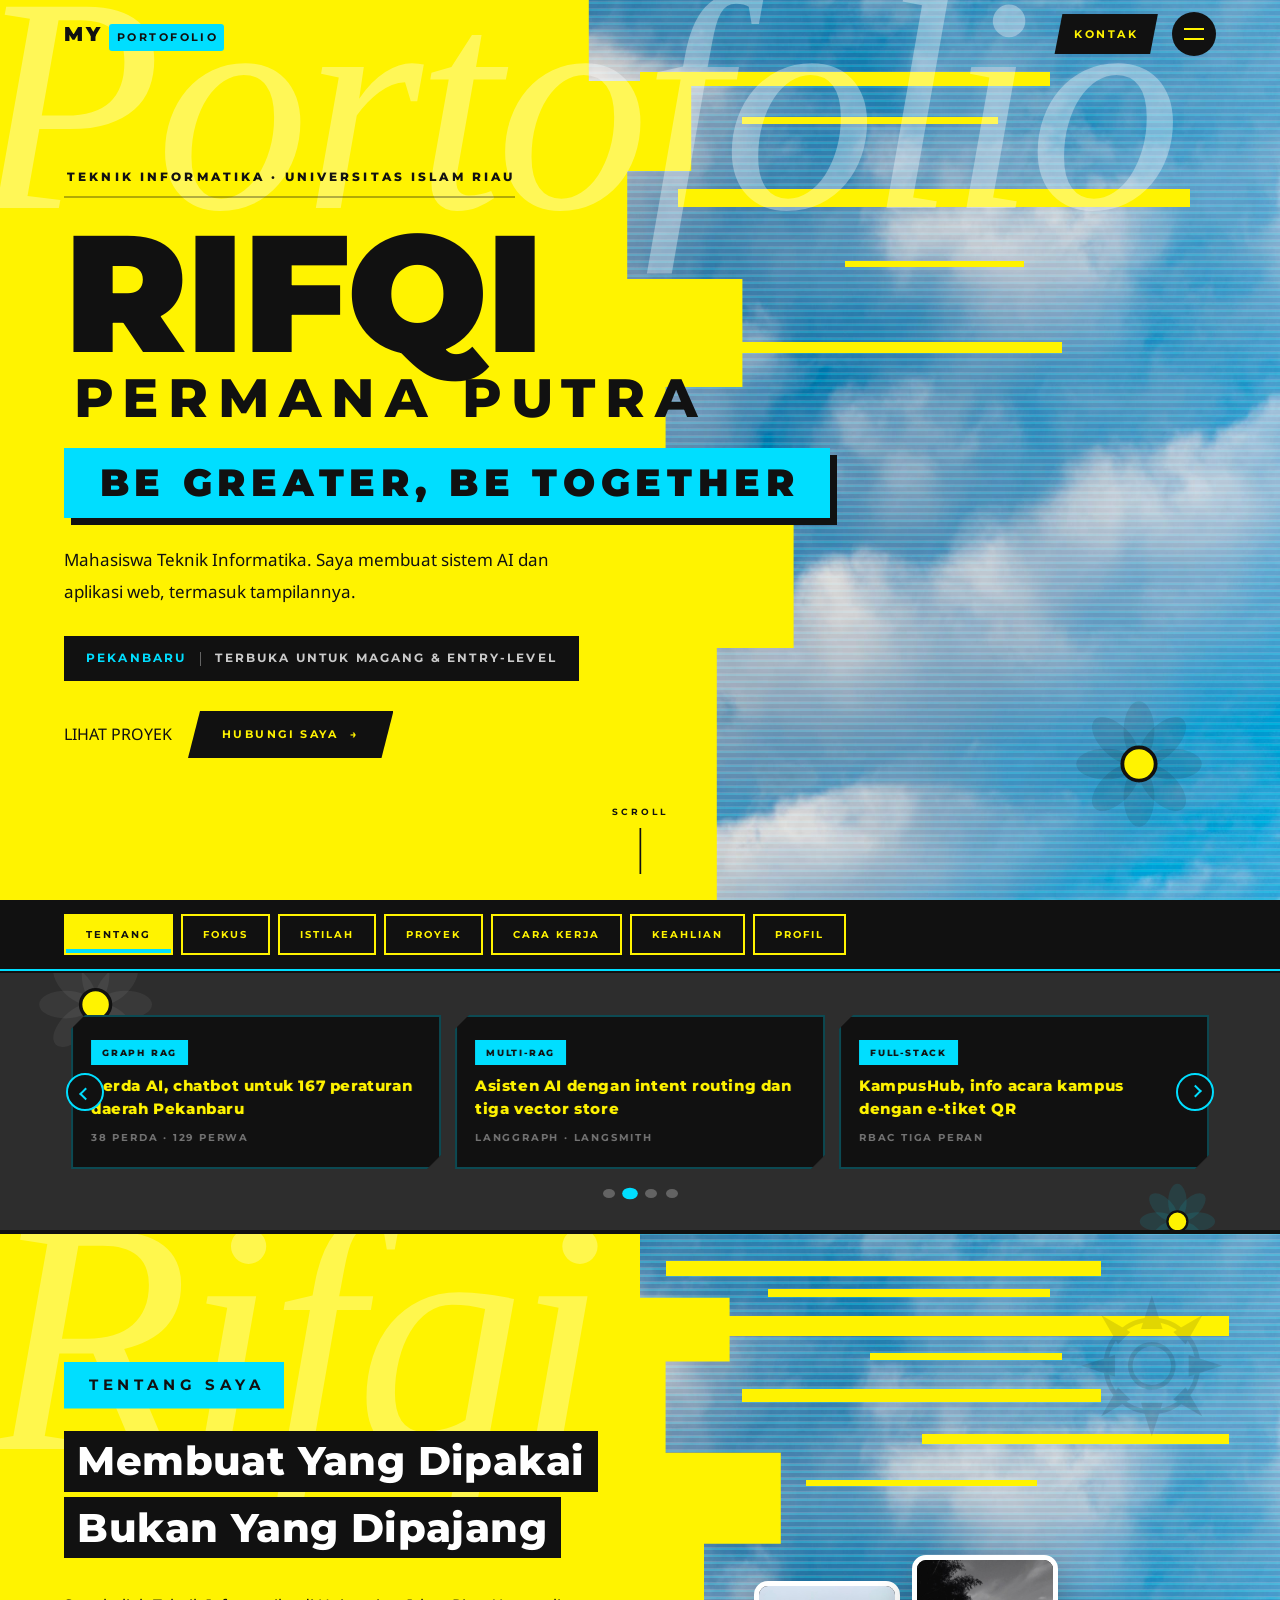
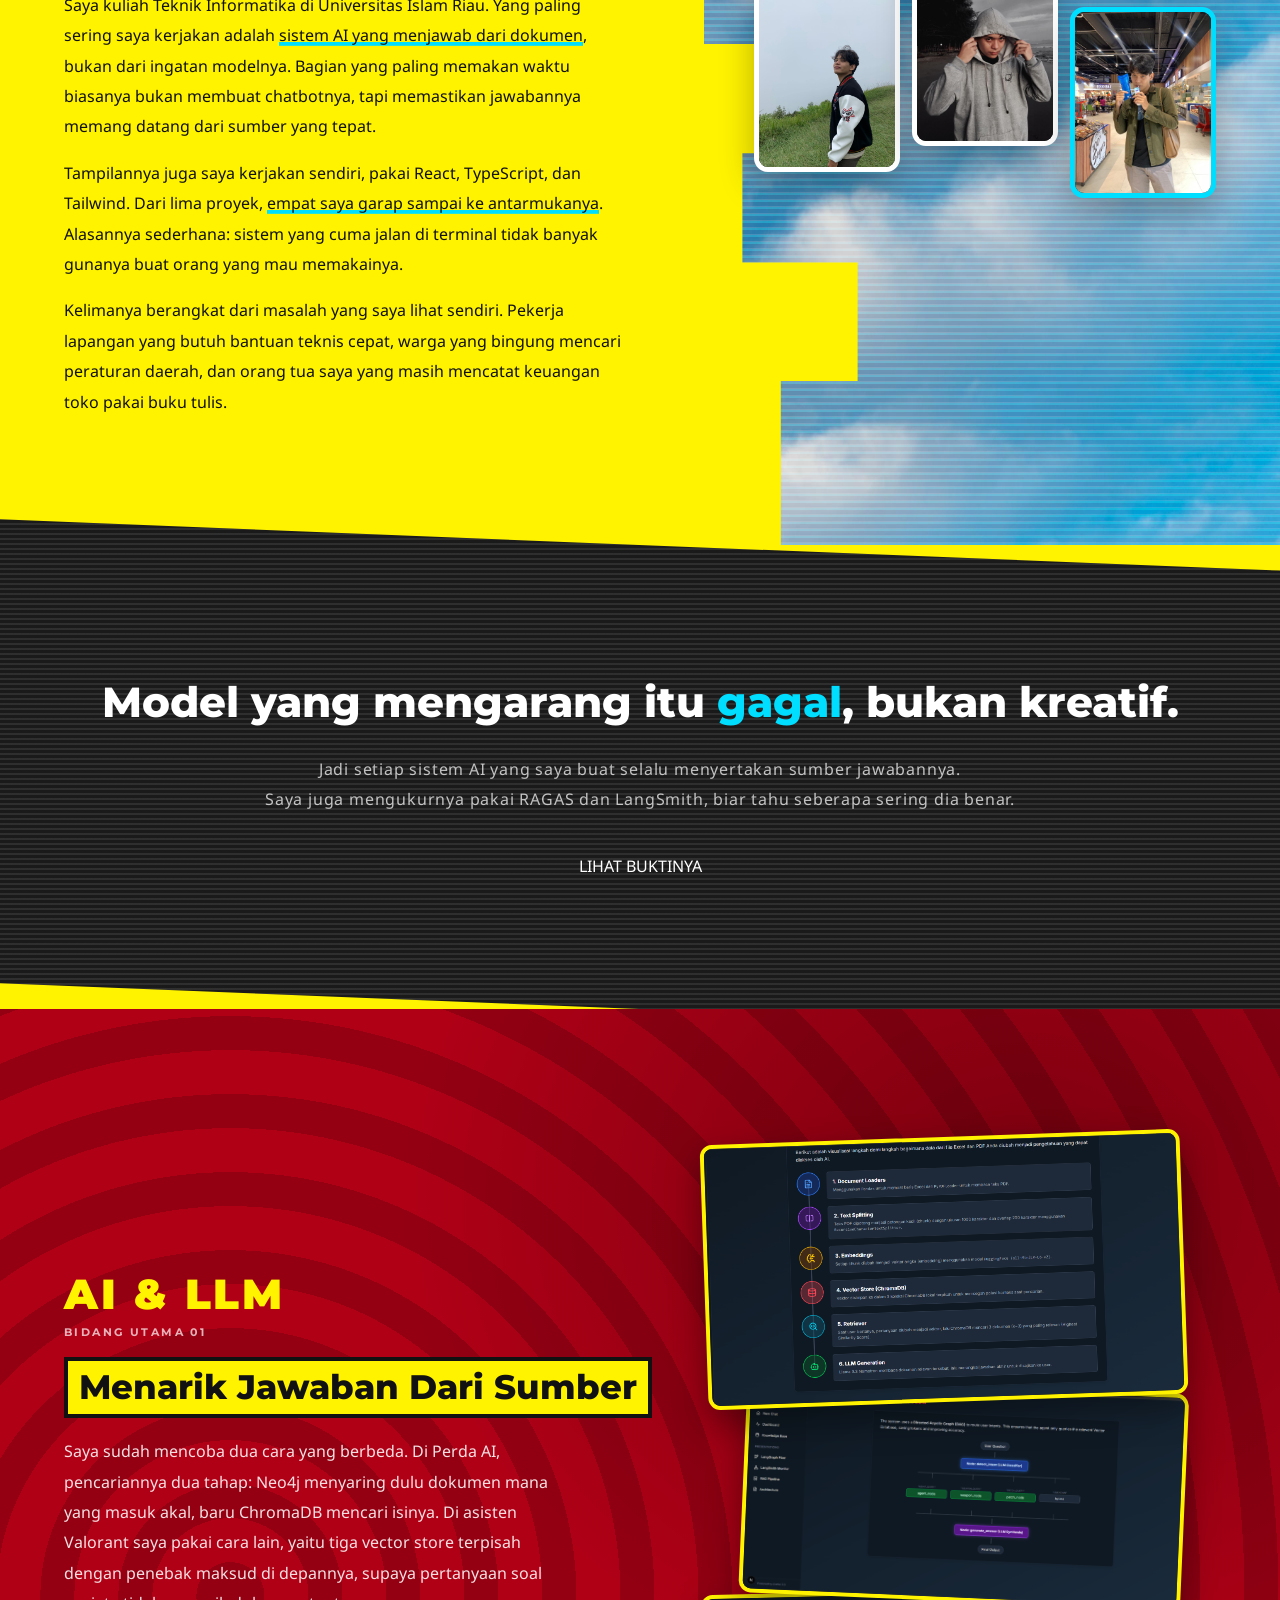
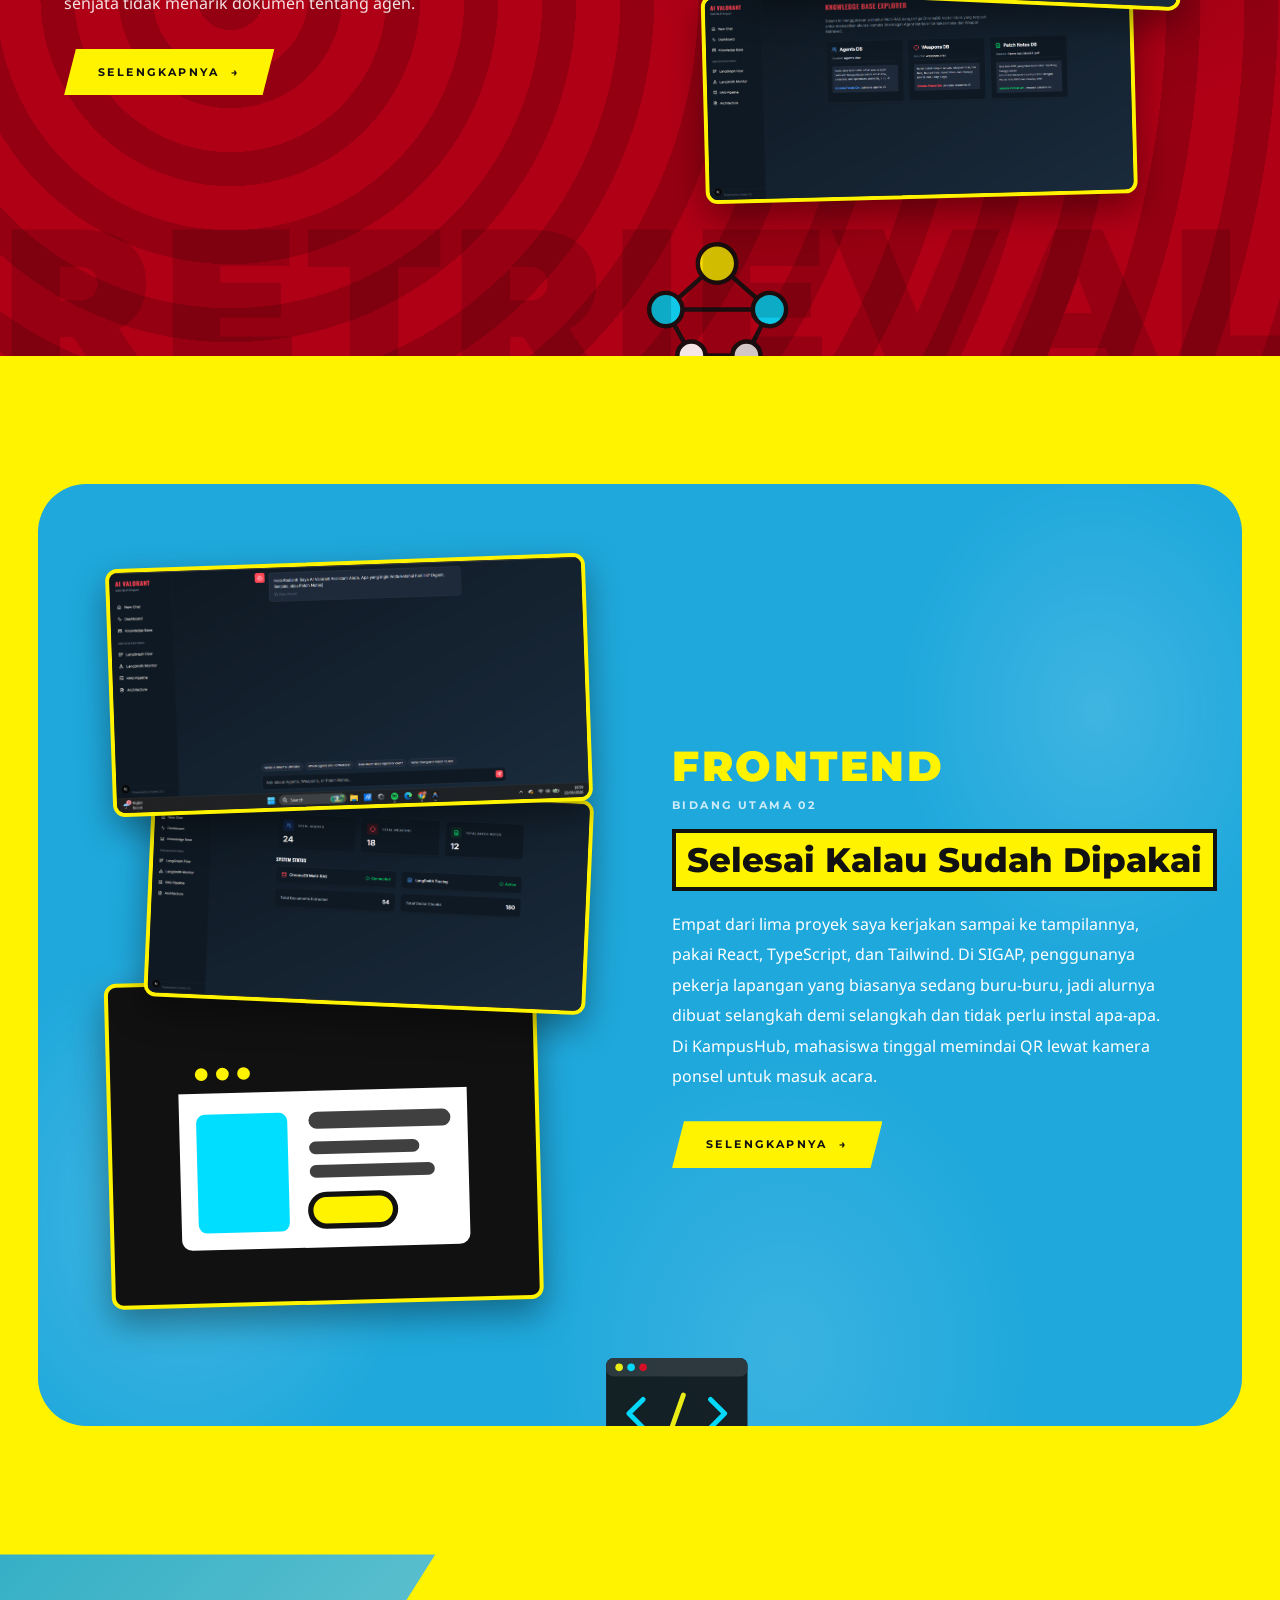
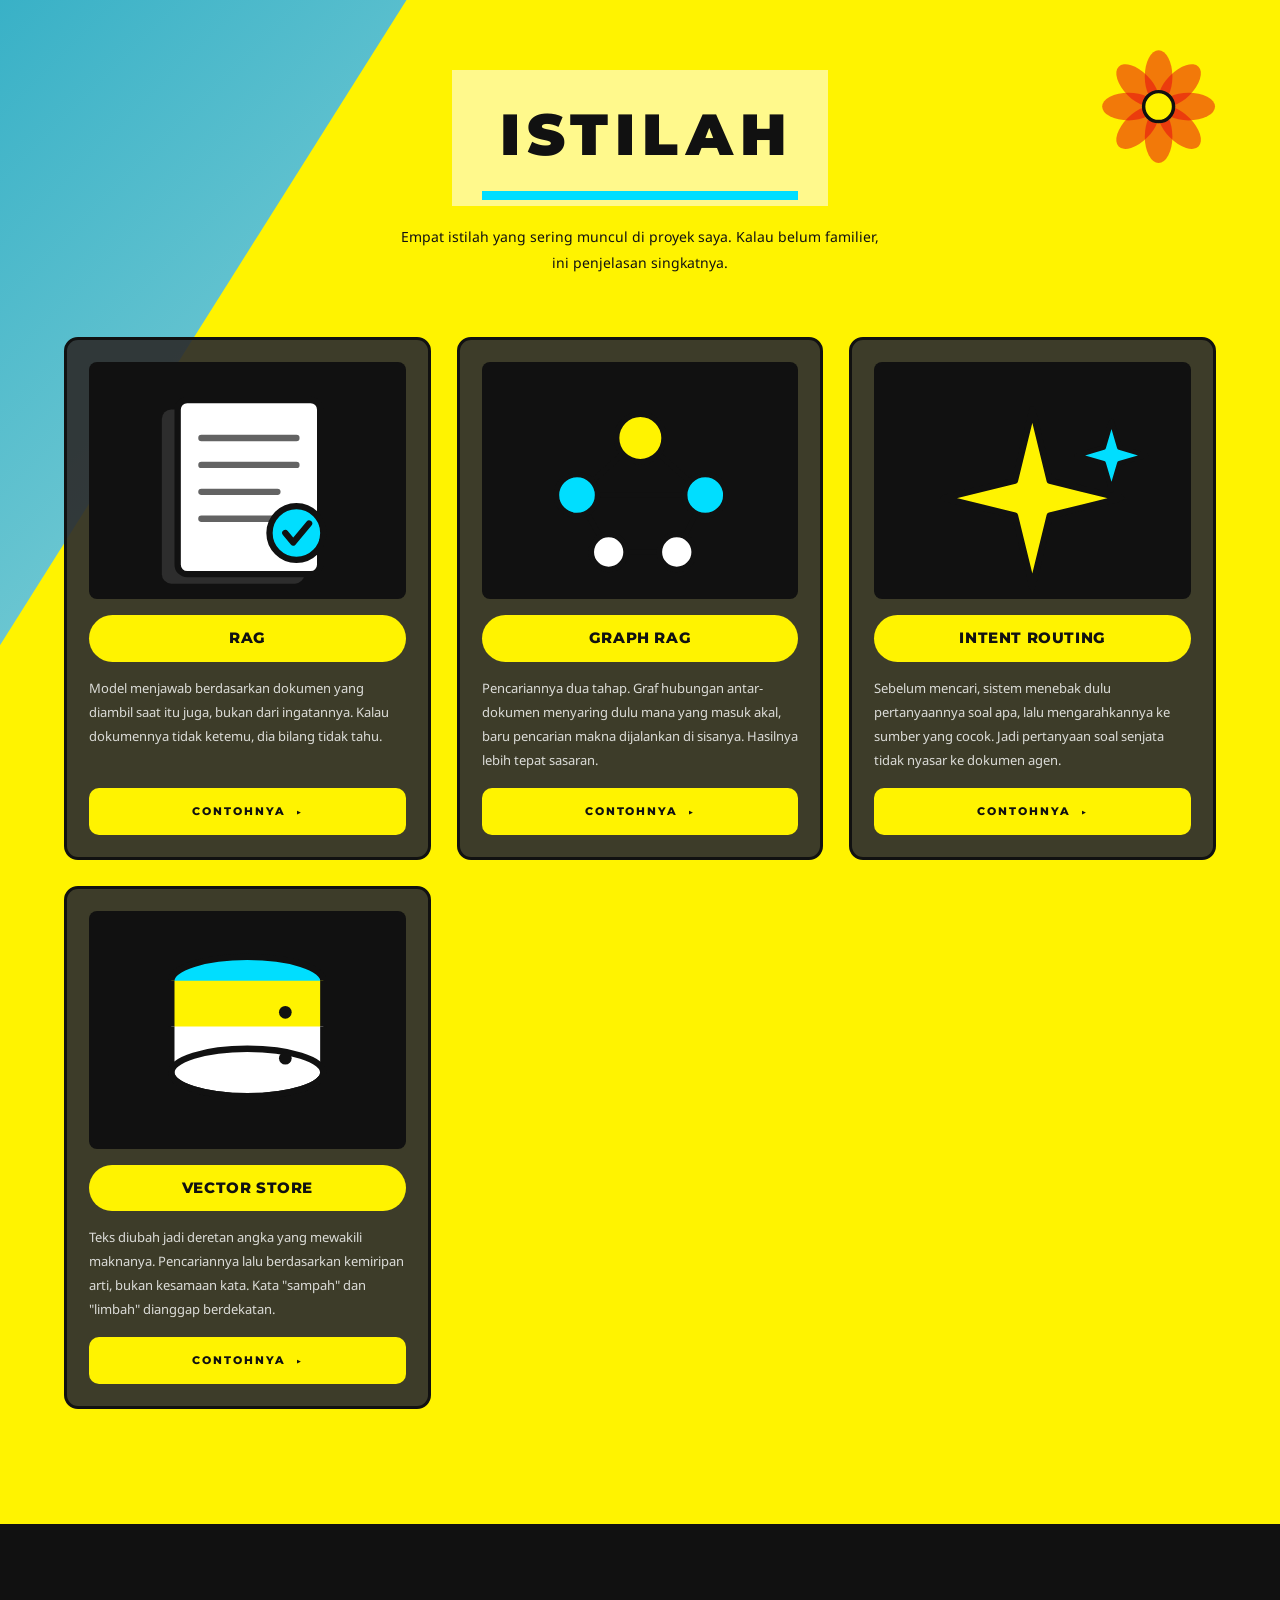
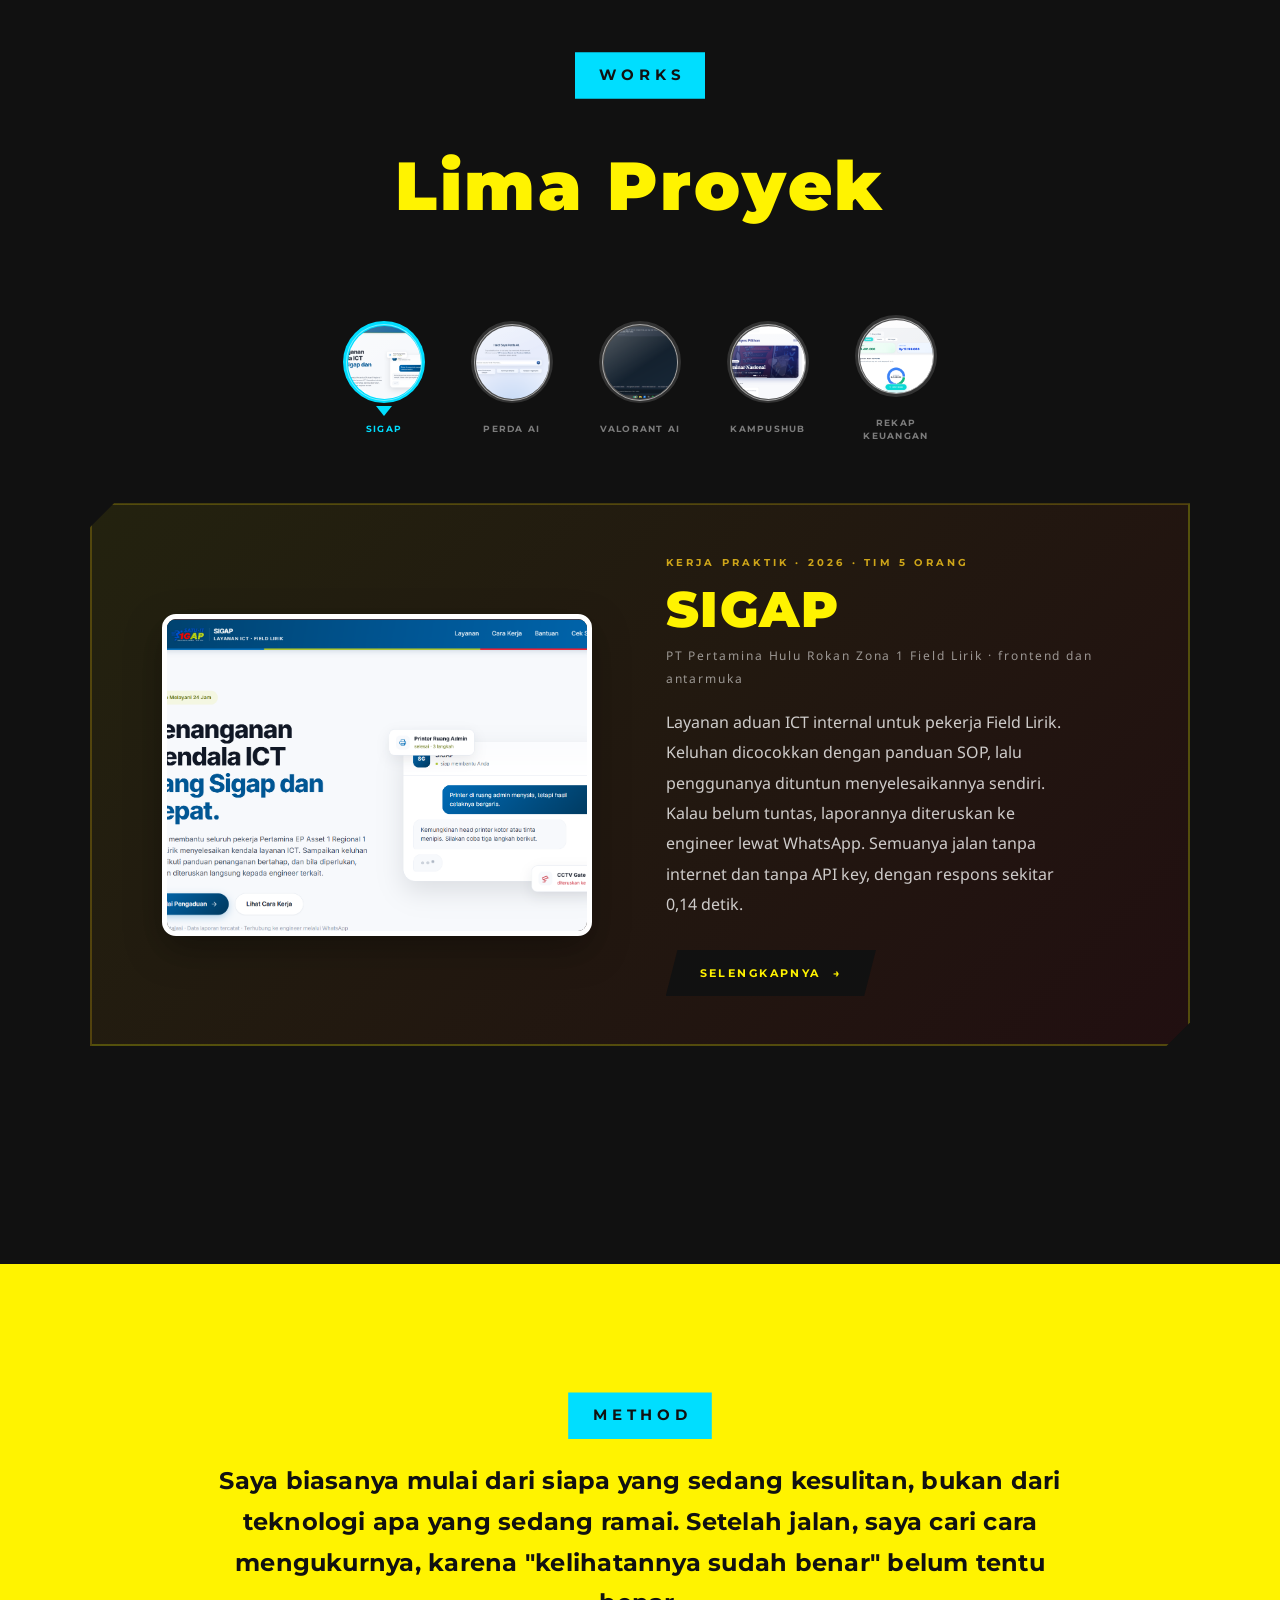
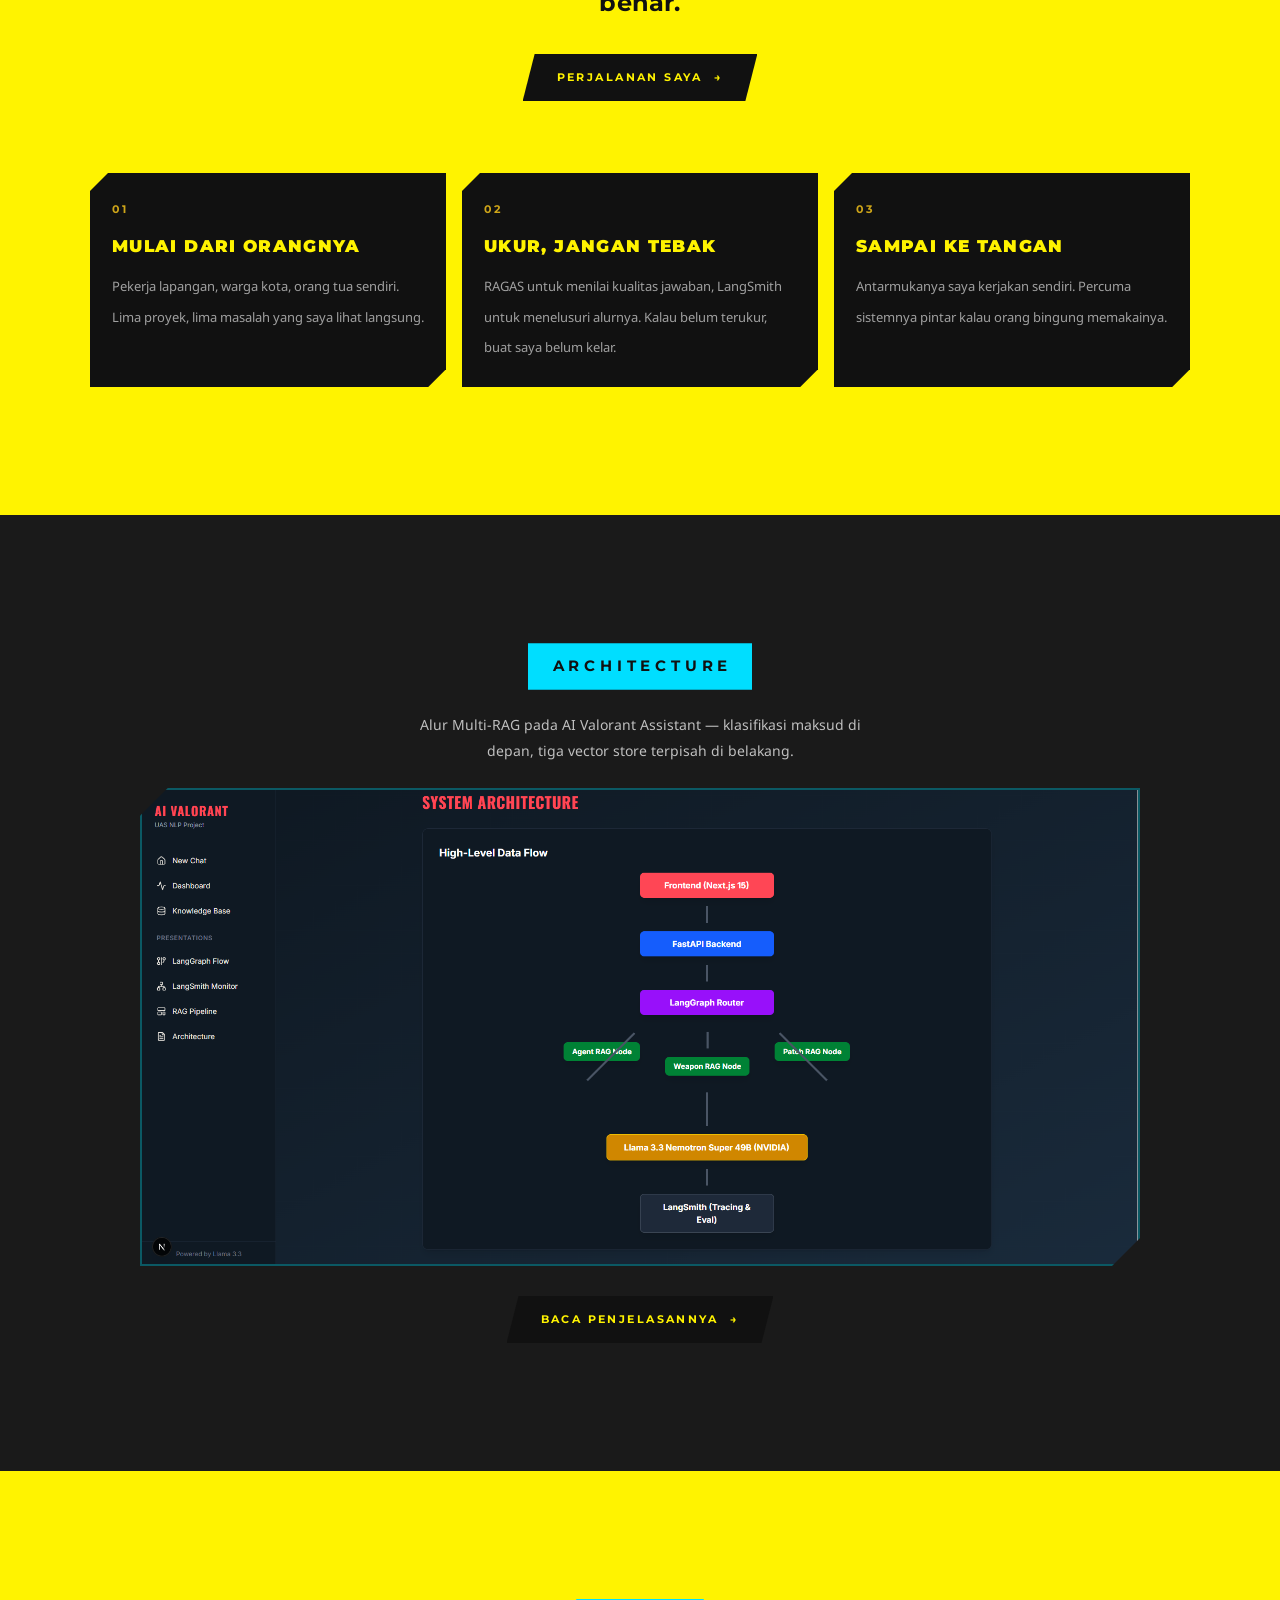
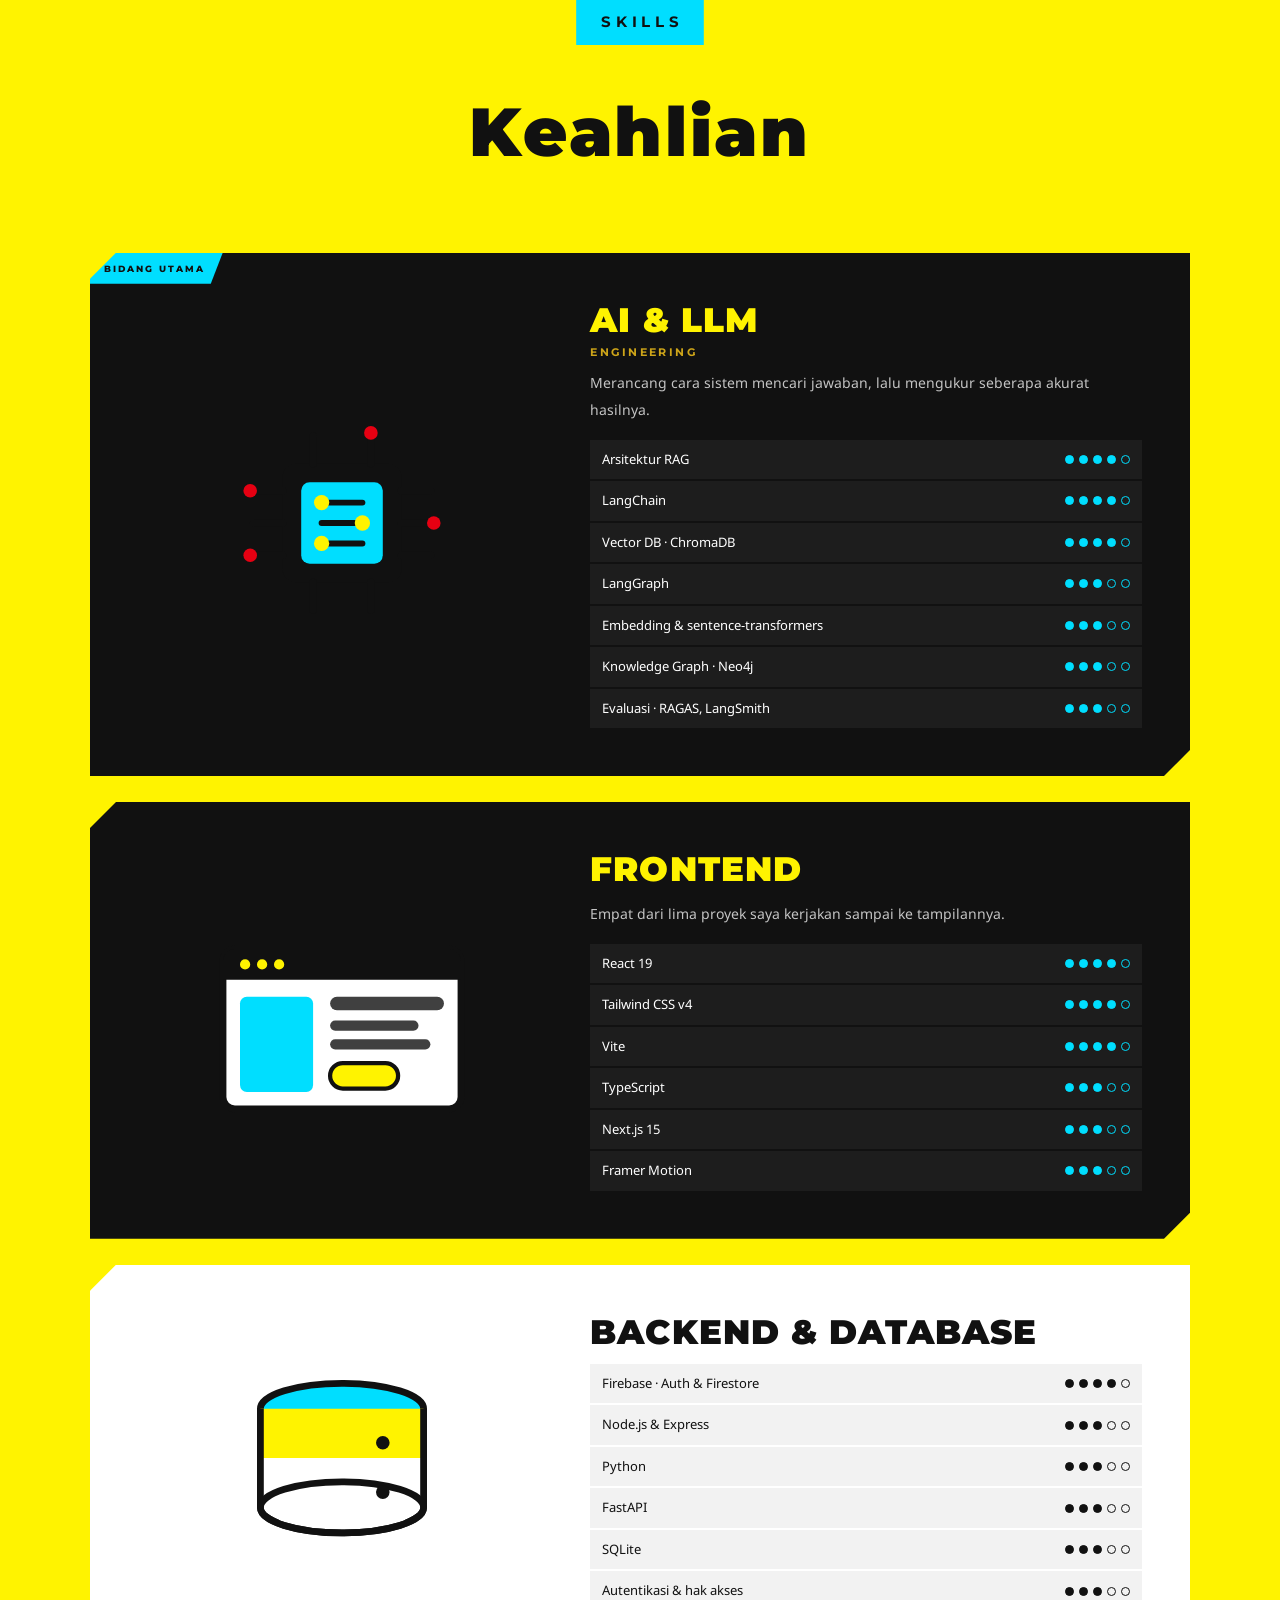
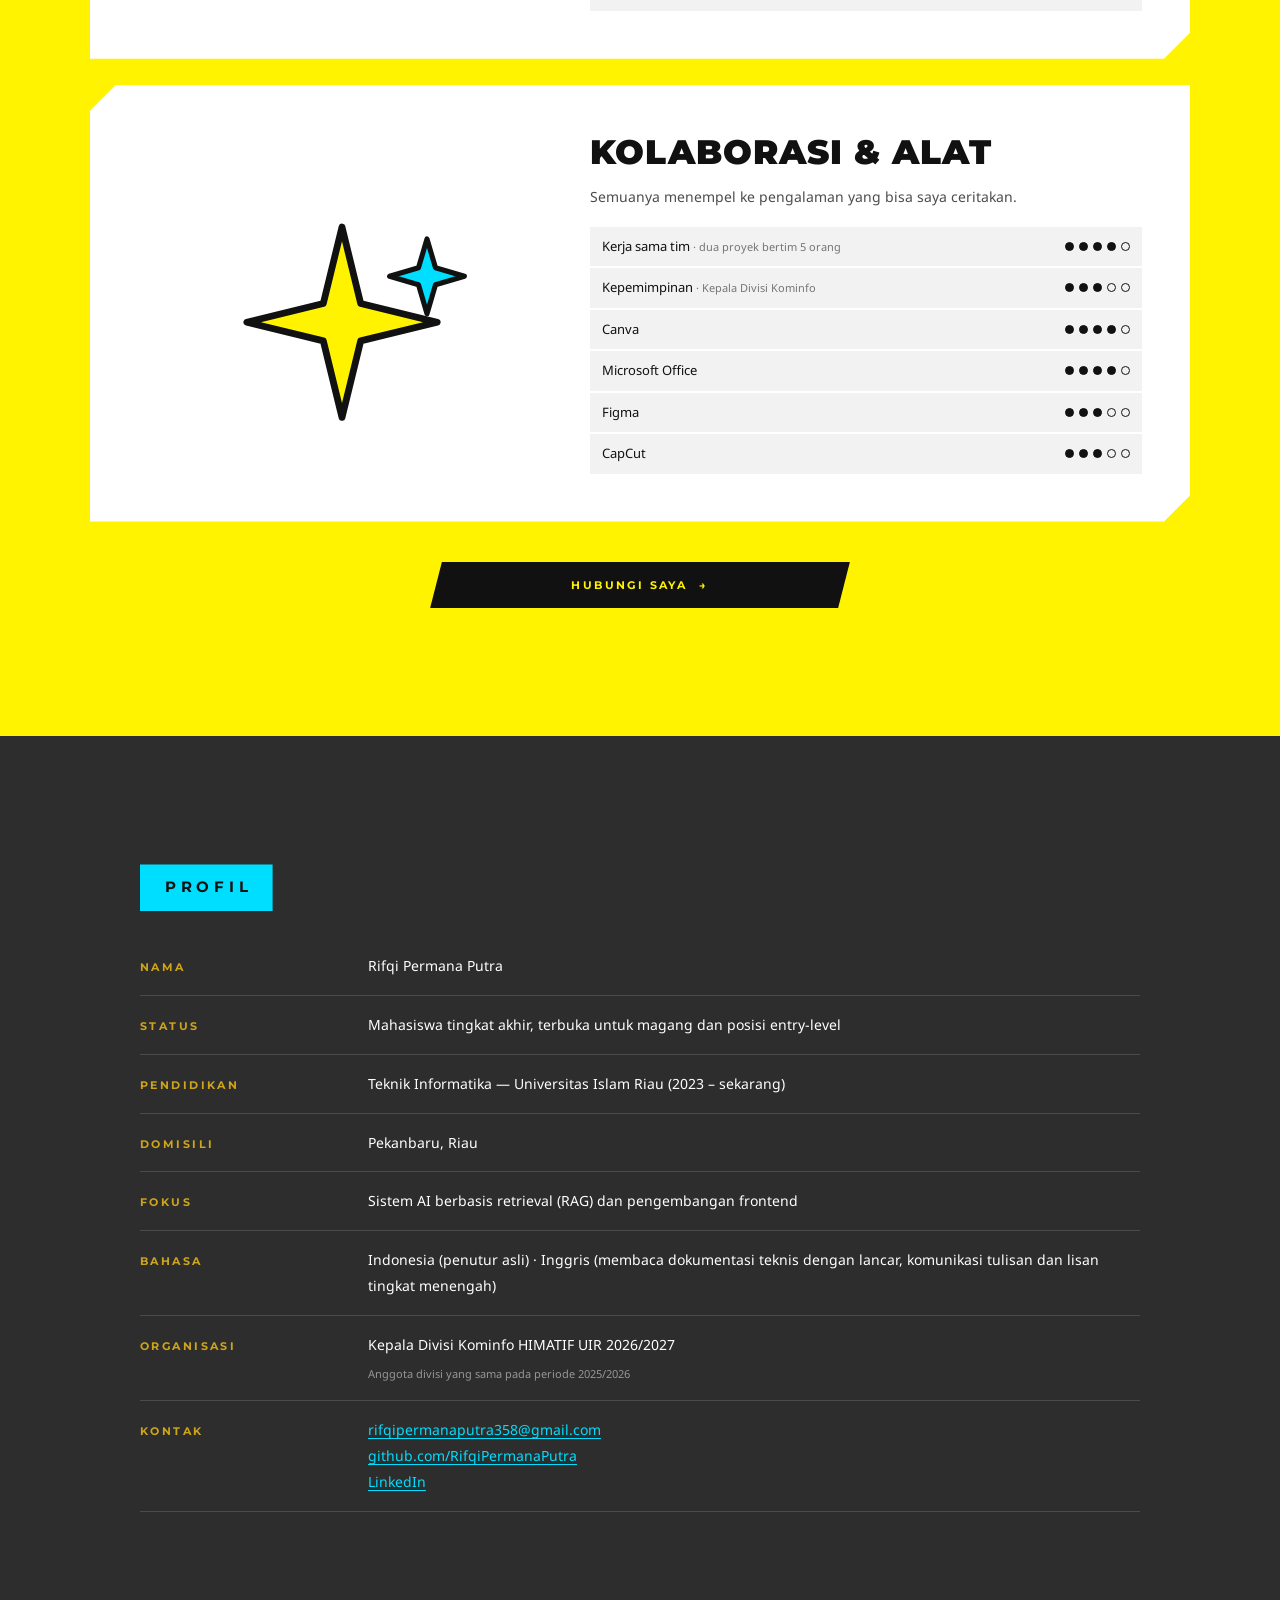
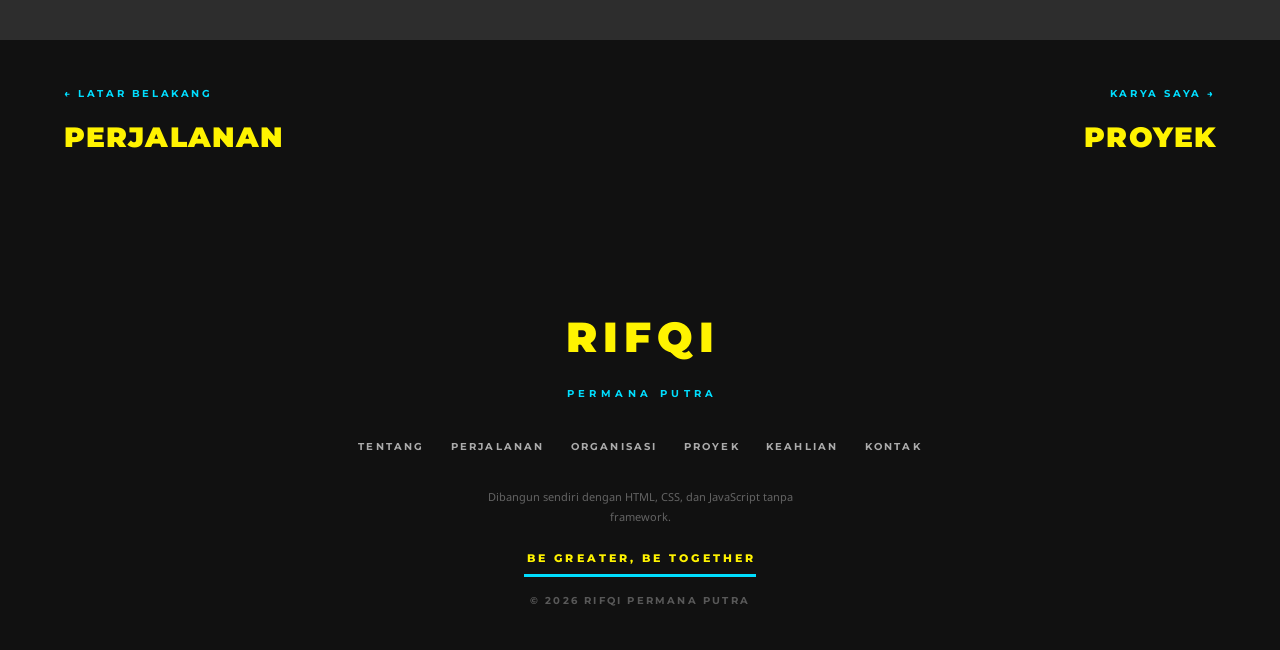
==== commit 98f03508: "Memperbarui jadi mobile" ====
--- a/index.html
+++ b/index.html
@@ -15,9 +15,12 @@
 <link rel="preconnect" href="https://fonts.googleapis.com">
 <link rel="preconnect" href="https://fonts.gstatic.com" crossorigin>
 <link href="https://fonts.googleapis.com/css2?family=Montserrat:wght@700;800;900&family=Noto+Sans:wght@400;500;700&display=swap" rel="stylesheet">
-<link rel="stylesheet" href="assets/css/style.css?v=17">
+<link rel="stylesheet" href="assets/css/style.css?v=25">
 </head>
 <body>
+
+<a class="skip" href="#konten">LANGSUNG KE KONTEN</a>
+<div class="progress" id="progress" aria-hidden="true"></div>
 
 <!-- ========== LOADER ========== -->
 <div class="loader" id="loader" aria-hidden="true">
@@ -59,12 +62,13 @@
   <ul class="site-nav-drawer__list">
     <li><a href="#about"><em>01</em><b>ABOUT</b><span>Tentang Saya</span></a></li>
     <li><a href="#prinsip"><em>02</em><b>PRINSIP</b><span>Cara Saya Menilai Kerja</span></a></li>
-    <li><a href="perjalanan.html"><em>03</em><b>JOURNEY</b><span>Pendidikan &amp; Pengalaman</span></a></li>
-    <li><a href="#fokus"><em>04</em><b>FOCUS</b><span>Dua Bidang Utama</span></a></li>
-    <li><a href="proyek.html"><em>05</em><b>WORKS</b><span>Lima Proyek</span></a></li>
-    <li><a href="#carakerja"><em>06</em><b>METHOD</b><span>Cara Saya Bekerja</span></a></li>
-    <li><a href="#keahlian"><em>07</em><b>SKILLS</b><span>Keahlian Bertingkat</span></a></li>
-    <li><a href="kontak.html"><em>08</em><b>CONTACT</b><span>Hubungi Saya</span></a></li>
+    <li><a href="perjalanan.html"><em>03</em><b>JOURNEY</b><span>Pendidikan &amp; Magang</span></a></li>
+    <li><a href="organisasi.html"><em>04</em><b>ORGANIZATION</b><span>HIMATIF UIR</span></a></li>
+    <li><a href="#fokus"><em>05</em><b>FOCUS</b><span>Dua Bidang Utama</span></a></li>
+    <li><a href="proyek.html"><em>06</em><b>WORKS</b><span>Lima Proyek</span></a></li>
+    <li><a href="#carakerja"><em>07</em><b>METHOD</b><span>Cara Saya Bekerja</span></a></li>
+    <li><a href="#keahlian"><em>08</em><b>SKILLS</b><span>Keahlian Bertingkat</span></a></li>
+    <li><a href="kontak.html"><em>09</em><b>CONTACT</b><span>Hubungi Saya</span></a></li>
   </ul>
   <div class="site-nav-drawer__foot">
     <span>PEKANBARU · 2026</span>
@@ -76,7 +80,7 @@
   </div>
 </nav>
 
-<main>
+<main id="konten">
 
 <!-- ========== FIRST VIEW ========== -->
 <section class="fv" id="top">
@@ -99,8 +103,8 @@
     </h1>
     <p class="fv__motto">BE GREATER, BE TOGETHER</p>
     <p class="fv__lead">
-      Seorang mahasiswa Teknik Informatika yang tertarik pada sistem AI,
-      pengembangan web, dan desain antarmuka.
+      Mahasiswa Teknik Informatika. Saya membuat sistem AI dan aplikasi web,
+      termasuk tampilannya.
     </p>
     <div class="fv__meta">
       <span class="fv__date">PEKANBARU</span>
@@ -116,6 +120,16 @@
   <a class="fv__scroll" href="#about" aria-label="Gulir ke bawah"><span>SCROLL</span><i></i></a>
 </section>
 
+<nav class="anchors anchors--home" aria-label="Loncat ke bagian">
+  <a href="#about">TENTANG</a>
+  <a href="#fokus">FOKUS</a>
+  <a href="#istilah">ISTILAH</a>
+  <a href="#proyek">PROYEK</a>
+  <a href="#carakerja">CARA KERJA</a>
+  <a href="#keahlian">KEAHLIAN</a>
+  <a href="#info">PROFIL</a>
+</nav>
+
 <!-- ========== CAROUSEL SOROTAN ========== -->
 <section class="banner" id="banner" aria-label="Sorotan proyek">
   <div class="deco-flower deco-flower--a deco-flower--cw" aria-hidden="true">
@@ -130,14 +144,14 @@
       <li class="banner__slide">
         <a class="banner__card" href="proyek.html#sigap">
           <span class="banner__tag">KERJA PRAKTIK</span>
-          <p class="banner__title">SIGAP — layanan aduan ICT untuk Pertamina Field Lirik</p>
+          <p class="banner__title">SIGAP, layanan aduan ICT untuk Pertamina Field Lirik</p>
           <p class="banner__date">RESPONS ~0,14 DETIK</p>
         </a>
       </li>
       <li class="banner__slide">
         <a class="banner__card" href="proyek.html#perda">
           <span class="banner__tag">GRAPH RAG</span>
-          <p class="banner__title">Perda AI — chatbot 167 peraturan daerah Pekanbaru</p>
+          <p class="banner__title">Perda AI, chatbot untuk 167 peraturan daerah Pekanbaru</p>
           <p class="banner__date">38 PERDA · 129 PERWA</p>
         </a>
       </li>
@@ -151,14 +165,14 @@
       <li class="banner__slide">
         <a class="banner__card" href="proyek.html#kampushub">
           <span class="banner__tag">FULL-STACK</span>
-          <p class="banner__title">KampusHub — event kampus dengan e-tiket QR</p>
+          <p class="banner__title">KampusHub, info acara kampus dengan e-tiket QR</p>
           <p class="banner__date">RBAC TIGA PERAN</p>
         </a>
       </li>
       <li class="banner__slide">
         <a class="banner__card" href="proyek.html#rekap">
           <span class="banner__tag">DIPAKAI HARIAN</span>
-          <p class="banner__title">Rekap Keuangan — menggantikan buku catatan toko</p>
+          <p class="banner__title">Rekap Keuangan, pengganti buku catatan toko</p>
           <p class="banner__date">SUDAH TAYANG</p>
         </a>
       </li>
@@ -195,26 +209,26 @@
   <div class="sec__inner">
     <h2 class="sec__label" data-reveal>TENTANG SAYA</h2>
     <p class="sec__head" data-reveal>
-      <span class="blockline">Membangun Yang Dipakai</span>
-      <span class="blockline">Bukan Sekadar Selesai</span>
+      <span class="blockline">Membuat Yang Dipakai</span>
+      <span class="blockline">Bukan Yang Dipajang</span>
     </p>
     <div class="sec__body" data-reveal>
       <p>
-        Saya mahasiswa Teknik Informatika di Universitas Islam Riau, dengan fokus di
-        <span class="em">sistem AI berbasis retrieval</span>. Bukan sekadar memanggil API model
-        bahasa, tapi merancang bagaimana jawaban ditarik dari sumber yang benar — lalu
-        mengukur apakah hasilnya memang bisa dipercaya.
+        Saya kuliah Teknik Informatika di Universitas Islam Riau. Yang paling sering saya
+        kerjakan adalah <span class="em">sistem AI yang menjawab dari dokumen</span>, bukan dari
+        ingatan modelnya. Bagian yang paling memakan waktu biasanya bukan membuat chatbotnya,
+        tapi memastikan jawabannya memang datang dari sumber yang tepat.
       </p>
       <p>
-        Di sisi lain saya membangun antarmukanya sendiri dengan React, TypeScript, dan
-        Tailwind. <span class="em">Empat dari lima proyek</span> saya kerjakan sampai ke
-        tampilannya, karena sistem yang tidak bisa dipakai orang awam belum menyelesaikan
-        apa pun.
+        Tampilannya juga saya kerjakan sendiri, pakai React, TypeScript, dan Tailwind.
+        Dari lima proyek, <span class="em">empat saya garap sampai ke antarmukanya</span>.
+        Alasannya sederhana: sistem yang cuma jalan di terminal tidak banyak gunanya buat
+        orang yang mau memakainya.
       </p>
       <p>
-        Kelima proyek itu berangkat dari masalah yang benar-benar ada: pekerja lapangan
-        yang butuh bantuan teknis cepat, warga yang kesulitan mencari peraturan daerah,
-        dan orang tua saya yang masih mencatat keuangan toko di kertas.
+        Kelimanya berangkat dari masalah yang saya lihat sendiri. Pekerja lapangan yang
+        butuh bantuan teknis cepat, warga yang bingung mencari peraturan daerah, dan orang
+        tua saya yang masih mencatat keuangan toko pakai buku tulis.
       </p>
     </div>
   </div>
@@ -238,8 +252,8 @@
   <div class="tengahmalam__inner">
     <p class="tengahmalam__q" data-reveal>Model yang mengarang itu <em>gagal</em>, bukan kreatif.</p>
     <p class="tengahmalam__t" data-reveal>
-      Karena itu setiap sistem AI yang saya bangun selalu menyertakan sumbernya,<br>
-      dan selalu saya ukur — dengan RAGAS, dengan LangSmith, dengan apa pun yang bisa membuktikan.
+      Jadi setiap sistem AI yang saya buat selalu menyertakan sumber jawabannya.<br>
+      Saya juga mengukurnya pakai RAGAS dan LangSmith, biar tahu seberapa sering dia benar.
     </p>
     <a class="btn-guide" href="proyek.html">LIHAT BUKTINYA</a>
   </div>
@@ -256,11 +270,11 @@
       <h2 class="ksys__label" data-reveal>AI &amp; LLM<br><small>BIDANG UTAMA 01</small></h2>
       <p class="ksys__head" data-reveal><span class="hl">Menarik Jawaban Dari Sumber</span></p>
       <p class="ksys__body" data-reveal>
-        Saya membangun dua arsitektur retrieval yang berbeda. Pada Perda AI, pencarian
-        berjalan dua tahap: graf pengetahuan Neo4j menyaring dokumen yang relevan lebih
-        dulu, baru ChromaDB mencari secara semantik di dalamnya. Pada asisten Valorant,
-        pendekatannya lain — tiga vector store terpisah dengan intent routing, supaya
-        konteks satu topik tidak mencemari topik lain.
+        Saya sudah mencoba dua cara yang berbeda. Di Perda AI, pencariannya dua tahap:
+        Neo4j menyaring dulu dokumen mana yang masuk akal, baru ChromaDB mencari isinya.
+        Di asisten Valorant saya pakai cara lain, yaitu tiga vector store terpisah dengan
+        penebak maksud di depannya, supaya pertanyaan soal senjata tidak menarik dokumen
+        tentang agen.
       </p>
       <a class="btn-more btn-more--dark" href="proyek.html#perda" data-reveal><span>SELENGKAPNYA</span></a>
     </div>
@@ -284,11 +298,11 @@
         <h2 class="ksys__label" data-reveal>FRONTEND<br><small>BIDANG UTAMA 02</small></h2>
         <p class="ksys__head" data-reveal><span class="hl">Selesai Kalau Sudah Dipakai</span></p>
         <p class="ksys__body" data-reveal>
-          Empat dari lima proyek saya antarmukanya saya bangun sendiri dengan React,
-          TypeScript, dan Tailwind. Di SIGAP, tampilannya harus bisa dipakai pekerja
-          lapangan yang sedang buru-buru — jadi alurnya dibuat bertahap dan tidak
-          menuntut instalasi apa pun. Di KampusHub, mahasiswa cukup memindai QR
-          lewat kamera ponsel untuk masuk ke acara.
+          Empat dari lima proyek saya kerjakan sampai ke tampilannya, pakai React,
+          TypeScript, dan Tailwind. Di SIGAP, penggunanya pekerja lapangan yang biasanya
+          sedang buru-buru, jadi alurnya dibuat selangkah demi selangkah dan tidak perlu
+          instal apa-apa. Di KampusHub, mahasiswa tinggal memindai QR lewat kamera ponsel
+          untuk masuk acara.
         </p>
         <a class="btn-more btn-more--dark" href="proyek.html#sigap" data-reveal><span>SELENGKAPNYA</span></a>
       </div>
@@ -312,8 +326,8 @@
   <div class="kw__head">
     <h2 class="kw__title" data-reveal><span class="glitch" data-text="ISTILAH">ISTILAH</span></h2>
     <p class="kw__sub" data-reveal>
-      Empat konsep yang paling sering muncul di proyek saya. Kalau istilahnya asing,
-      bagian ini menjelaskannya tanpa jargon.
+      Empat istilah yang sering muncul di proyek saya. Kalau belum familier,
+      ini penjelasan singkatnya.
     </p>
   </div>
 
@@ -322,9 +336,8 @@
       <div class="kw-card__art"><svg viewBox="0 0 400 300" aria-hidden="true"><use href="#art-doc"/></svg></div>
       <span class="kw-card__pill">RAG</span>
       <p class="kw-card__desc">
-        Model bahasa tidak menjawab dari ingatannya, tapi dari dokumen yang benar-benar
-        diambil saat itu juga. Kalau dokumennya tidak ada, ia mengaku tidak tahu —
-        bukan mengarang.
+        Model menjawab berdasarkan dokumen yang diambil saat itu juga, bukan dari
+        ingatannya. Kalau dokumennya tidak ketemu, dia bilang tidak tahu.
       </p>
       <a class="kw-card__cta" href="proyek.html#perda">CONTOHNYA</a>
     </article>
@@ -333,9 +346,8 @@
       <div class="kw-card__art"><svg viewBox="0 0 400 300" aria-hidden="true"><use href="#art-graph"/></svg></div>
       <span class="kw-card__pill">GRAPH RAG</span>
       <p class="kw-card__desc">
-        Pencarian dua tahap. Graf pengetahuan menyaring dulu dokumen mana yang masuk akal
-        berdasarkan hubungan antar-dokumen, baru pencarian makna dijalankan di dalam
-        hasil saringan itu. Lebih tepat sasaran.
+        Pencariannya dua tahap. Graf hubungan antar-dokumen menyaring dulu mana yang
+        masuk akal, baru pencarian makna dijalankan di sisanya. Hasilnya lebih tepat sasaran.
       </p>
       <a class="kw-card__cta" href="proyek.html#perda">CONTOHNYA</a>
     </article>
@@ -345,8 +357,7 @@
       <span class="kw-card__pill">INTENT ROUTING</span>
       <p class="kw-card__desc">
         Sebelum mencari, sistem menebak dulu pertanyaannya soal apa, lalu mengarahkannya
-        ke sumber yang tepat. Pertanyaan soal senjata tidak akan menarik dokumen
-        tentang hal lain.
+        ke sumber yang cocok. Jadi pertanyaan soal senjata tidak nyasar ke dokumen agen.
       </p>
       <a class="kw-card__cta" href="proyek.html#valorant">CONTOHNYA</a>
     </article>
@@ -355,8 +366,8 @@
       <div class="kw-card__art"><svg viewBox="0 0 400 300" aria-hidden="true"><use href="#art-db"/></svg></div>
       <span class="kw-card__pill">VECTOR STORE</span>
       <p class="kw-card__desc">
-        Teks diubah jadi deretan angka yang mewakili maknanya, lalu disimpan supaya bisa
-        dicari berdasarkan kemiripan arti — bukan kesamaan kata. "Sampah" dan "limbah"
+        Teks diubah jadi deretan angka yang mewakili maknanya. Pencariannya lalu
+        berdasarkan kemiripan arti, bukan kesamaan kata. Kata "sampah" dan "limbah"
         dianggap berdekatan.
       </p>
       <a class="kw-card__cta" href="proyek.html#valorant">CONTOHNYA</a>
@@ -441,12 +452,12 @@
     <div class="sig__hero-copy">
       <p class="sig__hero-kicker">KERJA PRAKTIK · 2026 · TIM 5 ORANG</p>
       <h3 class="sig__hero-name">SIGAP</h3>
-      <p class="sig__hero-by">PT Pertamina Hulu Rokan Zona 1 Field Lirik · Frontend &amp; Antarmuka</p>
+      <p class="sig__hero-by">PT Pertamina Hulu Rokan Zona 1 Field Lirik · frontend dan antarmuka</p>
       <p class="sig__hero-desc">
-        Layanan aduan ICT internal untuk seluruh pekerja Field Lirik. Sistem mencocokkan
-        keluhan dengan panduan SOP, menuntun penyelesaian bertahap, dan meneruskan kasus
-        yang belum tuntas ke engineer lewat WhatsApp. Berjalan tanpa internet maupun
-        API key, dengan respons sekitar 0,14 detik.
+        Layanan aduan ICT internal untuk pekerja Field Lirik. Keluhan dicocokkan dengan
+        panduan SOP, lalu penggunanya dituntun menyelesaikannya sendiri. Kalau belum
+        tuntas, laporannya diteruskan ke engineer lewat WhatsApp. Semuanya jalan tanpa
+        internet dan tanpa API key, dengan respons sekitar 0,14 detik.
       </p>
       <a class="btn-more" href="proyek.html#sigap"><span>SELENGKAPNYA</span></a>
     </div>
@@ -460,11 +471,11 @@
     <div class="sig__hero-copy">
       <p class="sig__hero-kicker">PROYEK KULIAH · 2026 · TIM 5 ORANG</p>
       <h3 class="sig__hero-name">PERDA AI</h3>
-      <p class="sig__hero-by">Backend &amp; sebagian antarmuka · Graph-Augmented RAG</p>
+      <p class="sig__hero-by">Backend dan sebagian antarmuka · Graph RAG</p>
       <p class="sig__hero-desc">
-        Chatbot untuk 167 peraturan daerah dan peraturan wali kota Pekanbaru — 38 Perda
-        dan 129 Perwa. Sebelumnya warga harus membuka situs resmi, menebak dokumen mana
-        yang benar, lalu membaca puluhan halaman untuk menemukan satu pasal.
+        Chatbot untuk 167 peraturan daerah dan peraturan wali kota Pekanbaru: 38 Perda
+        dan 129 Perwa. Sebelumnya warga harus buka situs resmi, menebak dokumen mana yang
+        benar, lalu membaca puluhan halaman cuma untuk menemukan satu pasal.
       </p>
       <a class="btn-more" href="proyek.html#perda"><span>SELENGKAPNYA</span></a>
     </div>
@@ -478,11 +489,11 @@
     <div class="sig__hero-copy">
       <p class="sig__hero-kicker">PROYEK KULIAH · 2026 · MANDIRI</p>
       <h3 class="sig__hero-name">AI VALORANT ASSISTANT</h3>
-      <p class="sig__hero-by">Seluruh sistem · Multi-RAG + Intent Routing</p>
+      <p class="sig__hero-by">Dikerjakan sendiri · Multi-RAG dan intent routing</p>
       <p class="sig__hero-desc">
         Asisten yang menjawab pertanyaan soal agen, senjata, dan catatan pembaruan.
-        Alih-alih satu vector store untuk semuanya, saya pisah jadi tiga dan menambahkan
-        klasifikasi maksud di depannya — supaya konteks satu topik tidak mencemari topik lain.
+        Daripada menaruh semuanya di satu vector store, saya pisah jadi tiga dan menaruh
+        penebak maksud di depannya, supaya isi satu topik tidak tercampur ke topik lain.
       </p>
       <a class="btn-more" href="proyek.html#valorant"><span>SELENGKAPNYA</span></a>
     </div>
@@ -496,11 +507,11 @@
     <div class="sig__hero-copy">
       <p class="sig__hero-kicker">PROYEK KULIAH · 2026 · MANDIRI</p>
       <h3 class="sig__hero-name">KAMPUSHUB</h3>
-      <p class="sig__hero-by">Frontend &amp; backend · React 19 + Firebase</p>
+      <p class="sig__hero-by">Dikerjakan sendiri · React 19 dan Firebase</p>
       <p class="sig__hero-desc">
-        Informasi acara kampus tersebar di WhatsApp, Instagram, dan grup-grup terpisah.
+        Informasi acara kampus tersebar di WhatsApp, Instagram, dan grup yang terpisah-pisah.
         KampusHub mengumpulkannya jadi satu, lengkap dengan RSVP, e-tiket QR, dan pemindai
-        kehadiran. Tiga peran pengguna: mahasiswa, panitia, dan admin.
+        kehadiran. Ada tiga peran: mahasiswa, panitia, dan admin.
       </p>
       <a class="btn-more" href="proyek.html#kampushub"><span>SELENGKAPNYA</span></a>
     </div>
@@ -514,11 +525,11 @@
     <div class="sig__hero-copy">
       <p class="sig__hero-kicker">PROYEK PRIBADI · MANDIRI · SUDAH TAYANG</p>
       <h3 class="sig__hero-name">REKAP KEUANGAN</h3>
-      <p class="sig__hero-by">Toko elektronik keluarga · React 19 + Firebase</p>
+      <p class="sig__hero-by">Toko elektronik keluarga · React 19 dan Firebase</p>
       <p class="sig__hero-desc">
-        Orang tua saya mencatat keuangan toko di kertas selama bertahun-tahun —
-        menghitung ulang setiap tutup buku memakan waktu lama dan rawan salah.
-        Aplikasi ini menggantikannya: input cepat, rekap otomatis harian sampai tahunan.
+        Orang tua saya sudah bertahun-tahun mencatat keuangan toko di kertas, dan tiap
+        tutup buku hitungannya lama serta rawan salah. Aplikasi ini menggantikannya:
+        input cepat, rekap otomatis dari harian sampai tahunan.
       </p>
       <a class="btn-more" href="proyek.html#rekap"><span>SELENGKAPNYA</span></a>
     </div>
@@ -530,17 +541,17 @@
   <div class="revival__inner">
     <h2 class="sec__label sec__label--gold" data-reveal>METHOD</h2>
     <p class="revival__copy" data-reveal>
-      Saya tidak mulai dari teknologi apa yang sedang ramai, tapi dari siapa yang
-      sedang kesulitan. Setelah jalan, saya cari cara mengukurnya — karena "kelihatannya
-      sudah benar" bukan bukti.
+      Saya biasanya mulai dari siapa yang sedang kesulitan, bukan dari teknologi apa
+      yang sedang ramai. Setelah jalan, saya cari cara mengukurnya, karena "kelihatannya
+      sudah benar" belum tentu benar.
     </p>
     <a class="btn-more" href="perjalanan.html" data-reveal><span>PERJALANAN SAYA</span></a>
   </div>
 
   <ul class="revival__points">
-    <li data-reveal><em>01</em><b>MULAI DARI ORANGNYA</b><span>Pekerja lapangan, warga kota, orang tua sendiri. Lima proyek, lima masalah yang benar-benar ada.</span></li>
-    <li data-reveal><em>02</em><b>UKUR, JANGAN TEBAK</b><span>RAGAS untuk kualitas jawaban, LangSmith untuk menelusuri alurnya. Kalau tidak terukur, belum selesai.</span></li>
-    <li data-reveal><em>03</em><b>SAMPAI KE TANGAN</b><span>Antarmuka saya bangun sendiri. Sistem yang tidak bisa dipakai orang awam belum menyelesaikan apa pun.</span></li>
+    <li data-reveal><em>01</em><b>MULAI DARI ORANGNYA</b><span>Pekerja lapangan, warga kota, orang tua sendiri. Lima proyek, lima masalah yang saya lihat langsung.</span></li>
+    <li data-reveal><em>02</em><b>UKUR, JANGAN TEBAK</b><span>RAGAS untuk menilai kualitas jawaban, LangSmith untuk menelusuri alurnya. Kalau belum terukur, buat saya belum kelar.</span></li>
+    <li data-reveal><em>03</em><b>SAMPAI KE TANGAN</b><span>Antarmukanya saya kerjakan sendiri. Percuma sistemnya pintar kalau orang bingung memakainya.</span></li>
   </ul>
 </section>
 
@@ -573,7 +584,7 @@
       <div class="pkg-card__art"><svg class="dish-art" viewBox="0 0 400 300"><use href="#art-ai"/></svg></div>
       <div class="pkg-card__body">
         <h3 class="pkg-card__name">AI &amp; LLM<br><small>ENGINEERING</small></h3>
-        <p class="pkg-card__note">Merancang arsitektur retrieval, lalu membuktikan hasilnya bisa dipercaya.</p>
+        <p class="pkg-card__note">Merancang cara sistem mencari jawaban, lalu mengukur seberapa akurat hasilnya.</p>
         <ul class="skill-list">
           <li><span>Arsitektur RAG</span><span class="lvl"><i class="on"></i><i class="on"></i><i class="on"></i><i class="on"></i><i></i></span></li>
           <li><span>LangChain</span><span class="lvl"><i class="on"></i><i class="on"></i><i class="on"></i><i class="on"></i><i></i></span></li>
@@ -590,7 +601,7 @@
       <div class="pkg-card__art"><svg class="dish-art" viewBox="0 0 400 300"><use href="#art-ui"/></svg></div>
       <div class="pkg-card__body">
         <h3 class="pkg-card__name">FRONTEND</h3>
-        <p class="pkg-card__note">Antarmuka empat dari lima proyek saya bangun sendiri.</p>
+        <p class="pkg-card__note">Empat dari lima proyek saya kerjakan sampai ke tampilannya.</p>
         <ul class="skill-list">
           <li><span>React 19</span><span class="lvl"><i class="on"></i><i class="on"></i><i class="on"></i><i class="on"></i><i></i></span></li>
           <li><span>Tailwind CSS v4</span><span class="lvl"><i class="on"></i><i class="on"></i><i class="on"></i><i class="on"></i><i></i></span></li>
@@ -621,9 +632,9 @@
       <div class="pkg-card__art"><svg class="dish-art" viewBox="0 0 400 300"><use href="#art-spark"/></svg></div>
       <div class="pkg-card__body">
         <h3 class="pkg-card__name">KOLABORASI &amp; ALAT</h3>
-        <p class="pkg-card__note">Bukan klaim kosong — semuanya menempel pada pengalaman nyata.</p>
+        <p class="pkg-card__note">Semuanya menempel ke pengalaman yang bisa saya ceritakan.</p>
         <ul class="skill-list">
-          <li><span>Kerja sama tim <em>· dua proyek tim 5 orang</em></span><span class="lvl"><i class="on"></i><i class="on"></i><i class="on"></i><i class="on"></i><i></i></span></li>
+          <li><span>Kerja sama tim <em>· dua proyek bertim 5 orang</em></span><span class="lvl"><i class="on"></i><i class="on"></i><i class="on"></i><i class="on"></i><i></i></span></li>
           <li><span>Kepemimpinan <em>· Kepala Divisi Kominfo</em></span><span class="lvl"><i class="on"></i><i class="on"></i><i class="on"></i><i></i><i></i></span></li>
           <li><span>Canva</span><span class="lvl"><i class="on"></i><i class="on"></i><i class="on"></i><i class="on"></i><i></i></span></li>
           <li><span>Microsoft Office</span><span class="lvl"><i class="on"></i><i class="on"></i><i class="on"></i><i class="on"></i><i></i></span></li>
@@ -643,10 +654,10 @@
   <h2 class="sec__label sec__label--gold" data-reveal>PROFIL</h2>
   <dl class="spec__list">
     <div data-reveal><dt>NAMA</dt><dd>Rifqi Permana Putra</dd></div>
-    <div data-reveal><dt>STATUS</dt><dd>Mahasiswa tingkat akhir · terbuka untuk magang dan posisi entry-level</dd></div>
+    <div data-reveal><dt>STATUS</dt><dd>Mahasiswa tingkat akhir, terbuka untuk magang dan posisi entry-level</dd></div>
     <div data-reveal><dt>PENDIDIKAN</dt><dd>Teknik Informatika — Universitas Islam Riau (2023 – sekarang)</dd></div>
     <div data-reveal><dt>DOMISILI</dt><dd>Pekanbaru, Riau</dd></div>
-    <div data-reveal><dt>FOKUS</dt><dd>Sistem AI berbasis retrieval (RAG) · pengembangan frontend</dd></div>
+    <div data-reveal><dt>FOKUS</dt><dd>Sistem AI berbasis retrieval (RAG) dan pengembangan frontend</dd></div>
     <div data-reveal>
       <dt>BAHASA</dt>
       <dd>Indonesia (penutur asli) · Inggris (membaca dokumentasi teknis dengan lancar, komunikasi tulisan dan lisan tingkat menengah)</dd>
@@ -667,6 +678,12 @@
   </div>
 </section>
 
+<!-- ========== PAGER ========== -->
+<nav class="pager" aria-label="Navigasi halaman">
+  <a href="perjalanan.html"><em>&larr; LATAR BELAKANG</em><b>PERJALANAN</b></a>
+  <a class="pager--next" href="proyek.html"><em>KARYA SAYA &rarr;</em><b>PROYEK</b></a>
+</nav>
+
 </main>
 
 <!-- ========== FOOTER ========== -->
@@ -675,6 +692,7 @@
   <ul class="site-footer__nav">
     <li><a href="#about">TENTANG</a></li>
     <li><a href="perjalanan.html">PERJALANAN</a></li>
+    <li><a href="organisasi.html">ORGANISASI</a></li>
     <li><a href="proyek.html">PROYEK</a></li>
     <li><a href="#keahlian">KEAHLIAN</a></li>
     <li><a href="kontak.html">KONTAK</a></li>
@@ -688,7 +706,7 @@
 
 <button class="back-top" id="backTop" type="button" aria-label="Kembali ke atas"><span></span></button>
 
-<script src="assets/js/sprite.js?v=17"></script>
-<script src="assets/js/main.js?v=17"></script>
+<script src="assets/js/sprite.js?v=25"></script>
+<script src="assets/js/main.js?v=25"></script>
 </body>
 </html>
--- a/assets/css/style.css
+++ b/assets/css/style.css
@@ -260,6 +260,7 @@
 .site-nav-drawer__list li:nth-child(6){ animation-delay:.48s }
 .site-nav-drawer__list li:nth-child(7){ animation-delay:.54s }
 .site-nav-drawer__list li:nth-child(8){ animation-delay:.60s }
+.site-nav-drawer__list li:nth-child(9){ animation-delay:.66s }
 @keyframes nav-in{ to{ opacity:1; transform:none; } }
 
 .site-nav-drawer__list a{
@@ -1591,7 +1592,32 @@
 .kw-card__cta::after{ content:"▶"; font-size:9px; }
 .kw-card__cta:hover{ background:var(--c-cyan); transform:translateY(-2px); }
 
-/* ---------- 33. REDUCED MOTION ---------- */
+/* ---------- 33. PAGER ---------- */
+.pager{
+  display:grid; gap:2px;
+  grid-template-columns:repeat(auto-fit,minmax(260px,1fr));
+  background:var(--c-ink);
+}
+.pager a{
+  display:grid; gap:8px;
+  padding:clamp(28px,4vw,44px) var(--pad-x);
+  background:var(--c-ink); color:#fff;
+  transition:background .35s var(--ease);
+}
+.pager a:hover{ background:var(--c-cyan); }
+.pager em{
+  font-style:normal; font-family:var(--f-display); font-weight:700;
+  font-size:10px; letter-spacing:.26em; color:var(--c-cyan);
+}
+.pager a:hover em{ color:var(--c-ink); opacity:.7; }
+.pager b{
+  font-family:var(--f-display); font-weight:900;
+  font-size:clamp(18px,2.8vw,28px); letter-spacing:.04em; color:var(--c-yellow);
+}
+.pager a:hover b{ color:var(--c-ink); }
+.pager--next{ text-align:right; }
+
+/* ---------- 34. REDUCED MOTION ---------- */
 @media (prefers-reduced-motion:reduce){
   *,*::before,*::after{
     animation-duration:.001ms !important;
@@ -1604,3 +1630,152 @@
   .fv__bg-video,
   .special__player-video{ display:none; }
 }
+
+/* ---------- 35. ANCHOR NAV ---------- */
+.anchors{
+  position:sticky; top:var(--header-h); z-index:400;
+  display:flex; gap:8px; overflow-x:auto;
+  padding:14px var(--pad-x);
+  background:var(--c-yellow);
+  box-shadow:0 2px 0 var(--c-ink);
+  scrollbar-width:none;
+}
+.anchors::-webkit-scrollbar{ display:none; }
+.anchors a{
+  position:relative; flex:none; padding:9px 20px;
+  border:2px solid var(--c-ink);
+  font-family:var(--f-display); font-weight:700;
+  font-size:10px; letter-spacing:.2em; white-space:nowrap;
+  transition:background .3s var(--ease), color .3s var(--ease);
+}
+.anchors a:hover,.anchors a.is-active{ background:var(--c-ink); color:var(--c-yellow); }
+/* garis cyan penanda kategori aktif */
+.anchors a::after{
+  content:""; position:absolute; left:0; right:0; bottom:0; height:4px;
+  background:transparent; transition:background .3s var(--ease);
+}
+.anchors a.is-active::after{ background:var(--c-cyan); }
+
+/* ---------- 36. BANTUAN NAVIGASI ---------- */
+
+/* Bar progres gulir. Di halaman sepanjang 14.000px orang kehilangan
+   pegangan soal posisinya — bar ini memberi jawabannya tanpa memakan ruang. */
+.progress{
+  position:fixed; top:0; left:0; z-index:700;
+  width:0; height:4px;
+  background:var(--c-cyan);
+  pointer-events:none;
+}
+
+/* Lompat ke konten — hanya muncul saat difokus lewat papan ketik,
+   supaya pengguna keyboard tak perlu menembus header di tiap halaman. */
+.skip{
+  position:fixed; top:8px; left:8px; z-index:900;
+  padding:13px 22px;
+  background:var(--c-ink); color:var(--c-yellow);
+  font-family:var(--f-display); font-weight:800;
+  font-size:11px; letter-spacing:.2em;
+  transform:translateY(-160%);
+  transition:transform .2s var(--ease);
+}
+.skip:focus{ transform:translateY(0); }
+
+/* Penanda halaman yang sedang dibuka, di dalam drawer */
+.site-nav-drawer__list a[aria-current="page"]{ padding-left:14px; }
+.site-nav-drawer__list a[aria-current="page"]::after{ width:100%; }
+.site-nav-drawer__list a[aria-current="page"] b{ color:var(--c-cyan); }
+.site-nav-drawer__list a[aria-current="page"] em{ color:var(--c-white); }
+
+/* Bar anchor versi beranda — latar gelap agar tidak menyatu
+   dengan bidang kuning di bawahnya */
+.anchors--home{
+  background:var(--c-ink);
+  box-shadow:0 2px 0 var(--c-cyan);
+}
+.anchors--home a{
+  border-color:var(--c-yellow); color:var(--c-yellow);
+}
+.anchors--home a:hover,
+.anchors--home a.is-active{ background:var(--c-yellow); color:var(--c-ink); }
+.anchors--home a.is-active::after{ background:var(--c-cyan); }
+
+/* ---------- 37. PENYESUAIAN LAYAR SENTUH ----------
+   Tiga masalah yang muncul di 375px: tulisan sekecil 9px, sasaran sentuh
+   di bawah 40px, dan header + bar anchor yang memakan 127px dari layar. */
+@media (max-width:750px){
+
+  /* --- ukuran huruf terkecil dinaikkan --- */
+  .fv__eyebrow{ font-size:11px; letter-spacing:.16em; text-indent:.16em; }
+  .fv__date,
+  .fv__place{ font-size:11px; letter-spacing:.12em; }
+  .fv__motto{ font-size:clamp(17px,5.6vw,38px); letter-spacing:.1em; text-indent:.1em; }
+  .banner__tag{ font-size:10px; }
+  .banner__date{ font-size:11px; }
+  .banner__title{ font-size:14px; }
+  .sig-thumb__name{ font-size:10px; letter-spacing:.08em; }
+  .sig__hero-kicker{ font-size:11px; letter-spacing:.2em; }
+  .tag,
+  .kw-card__pill{ font-size:10px; }
+  .proj__meta b,
+  .proj__label,
+  .role__n,
+  .org-card__org,
+  .contact-list__k{ font-size:11px; }
+  .site-footer__nav a,
+  .site-footer__copy,
+  .site-footer__motto{ font-size:11px; }
+
+  /* --- sasaran sentuh minimal ~44px --- */
+  /* titik carousel hanya 9px; area sentuhnya diperlebar lewat pseudo-element
+     supaya jarinya tidak perlu setepat kursor */
+  .banner__pager{ gap:16px; }
+  .banner__bullet{ position:relative; }
+  .banner__bullet::after{ content:""; position:absolute; inset:-17px; }
+
+  .btn-guide,
+  .btn-more,
+  .btn-reserve,
+  .kw-card__cta,
+  .fv__cta{
+    display:inline-flex; align-items:center; justify-content:center;
+    min-height:46px;
+  }
+  .site-logo{ min-height:44px; align-items:center; }
+  .spec__link{ display:inline-block; padding:7px 0; }
+  .contact-list a{ min-height:66px; align-content:center; }
+  .anchors a{ min-height:40px; display:flex; align-items:center; }
+  .site-nav-drawer__sns a{ width:44px; height:44px; }
+
+  /* --- bar anchor dirampingkan --- */
+  .anchors{ padding:8px var(--pad-x); gap:6px; }
+  .anchors a{ padding:0 14px; font-size:10px; letter-spacing:.12em; }
+
+  /* --- jarak antar-item drawer dirapatkan agar 9 item lebih mudah dijangkau --- */
+  .site-nav-drawer__list a{ padding:10px 0; }
+  .site-nav-drawer__list b{ font-size:clamp(22px,7vw,32px); }
+}
+
+/* layar sangat sempit */
+@media (max-width:380px){
+  .fv__motto{ padding:11px 16px; box-shadow:4px 4px 0 var(--c-ink); }
+  .anchors a{ padding:0 11px; }
+}
+
+/* ---------- 38. SISA PERBAIKAN LAYAR SENTUH ----------
+   Dua hal yang lolos dari blok sebelumnya: tautan footer masih inline
+   sehingga min-height tidak berlaku, dan beberapa label masih 9px. */
+@media (max-width:750px){
+  .site-footer__nav{ gap:4px 18px; }
+  .site-footer__nav a{
+    display:inline-flex; align-items:center;
+    min-height:44px; padding:0 4px;
+  }
+  .pkg-card__flag,
+  .org-card__flag,
+  .sig-card__badge{ font-size:10px; padding:7px 14px; }
+  .banner__tag,
+  .kw-card__pill,
+  .sig-thumb__name{ font-size:11px; }
+  /* tautan di tabel profil sudah 40px, dinaikkan sedikit agar nyaman */
+  .spec__link{ padding:10px 0; }
+}
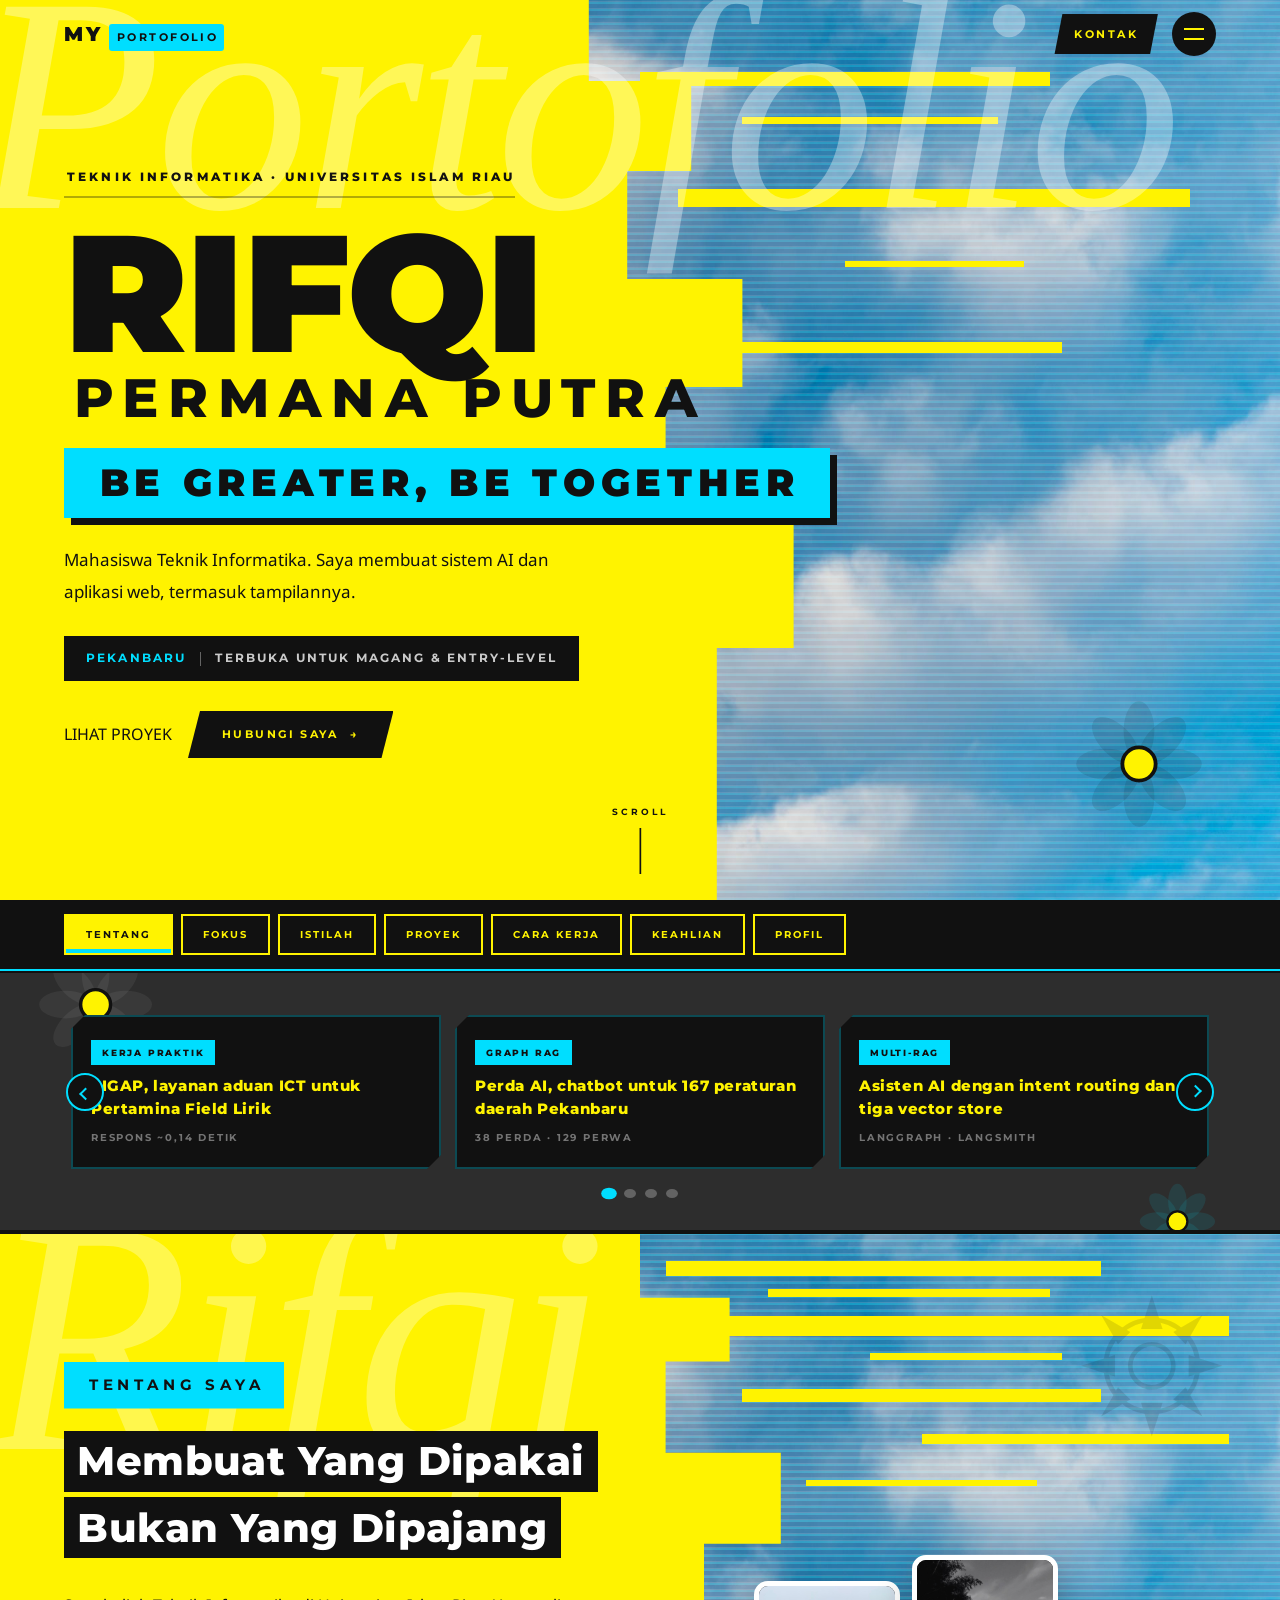
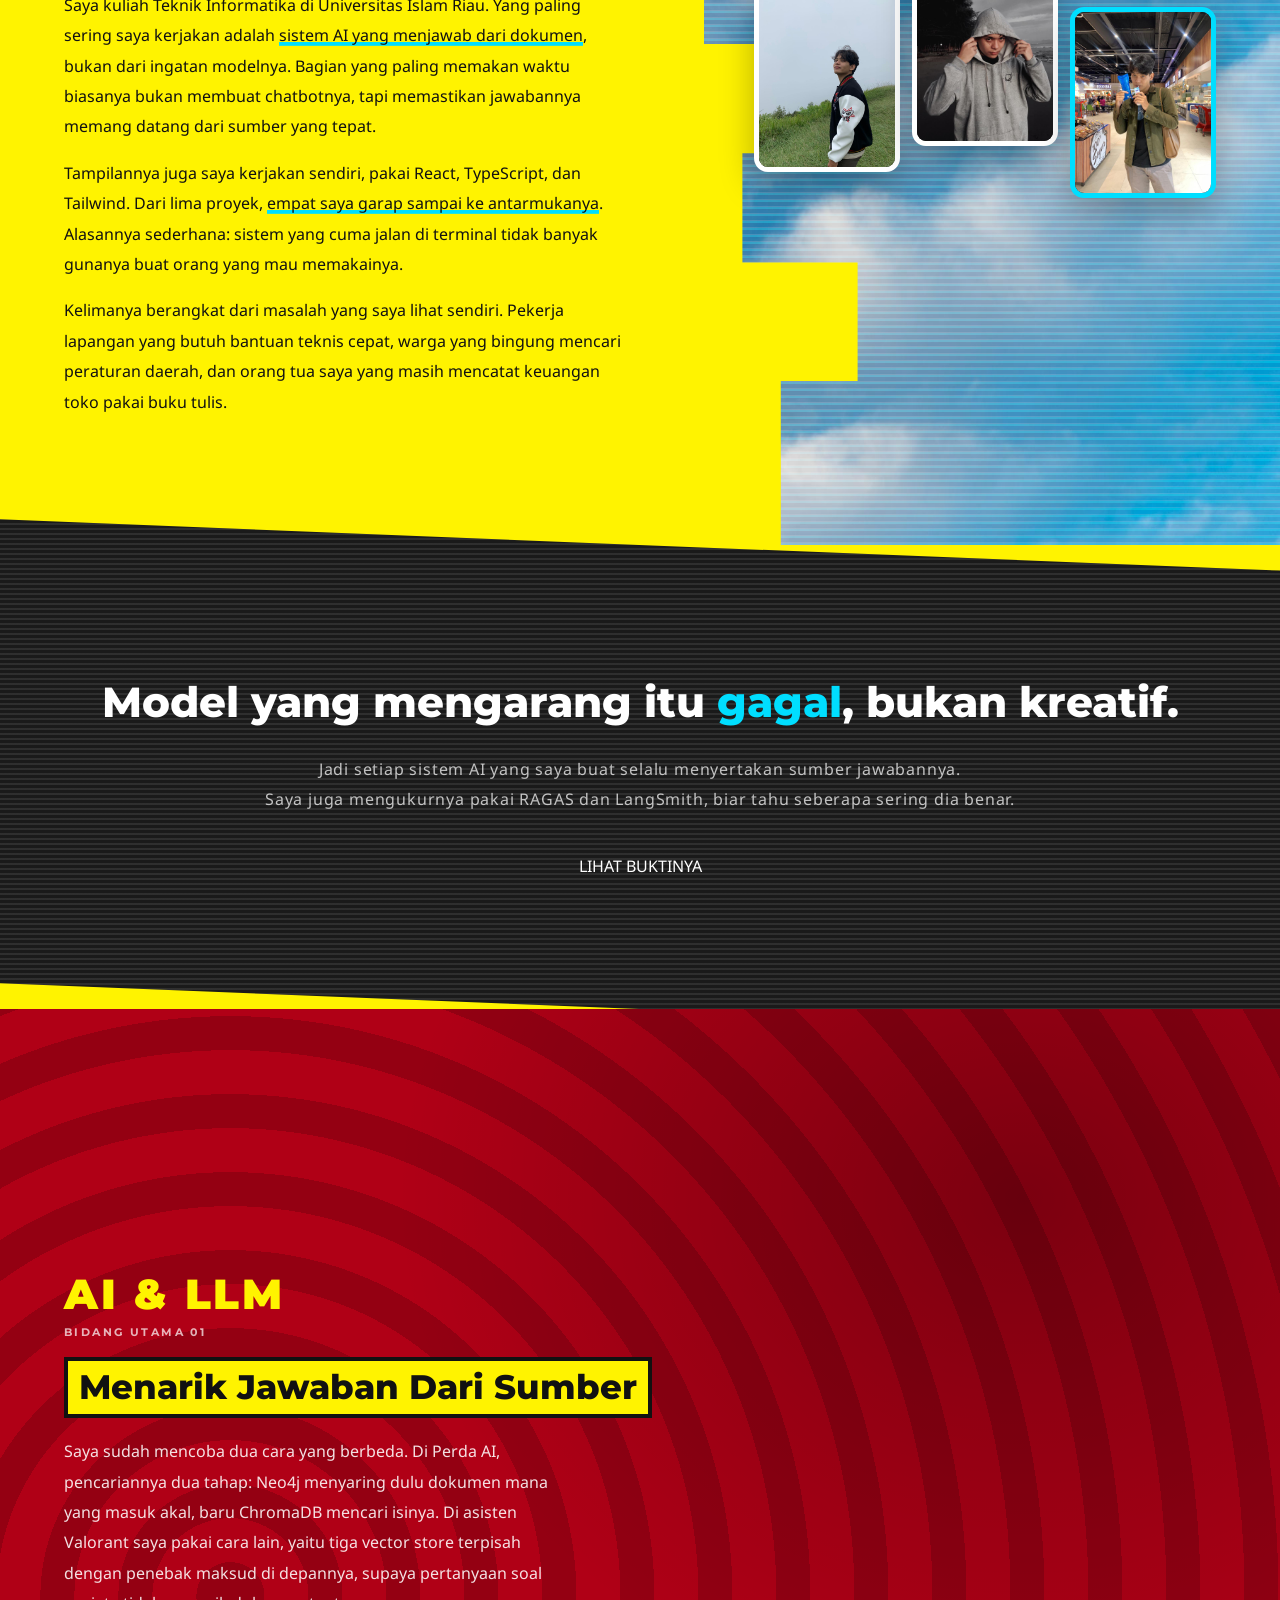
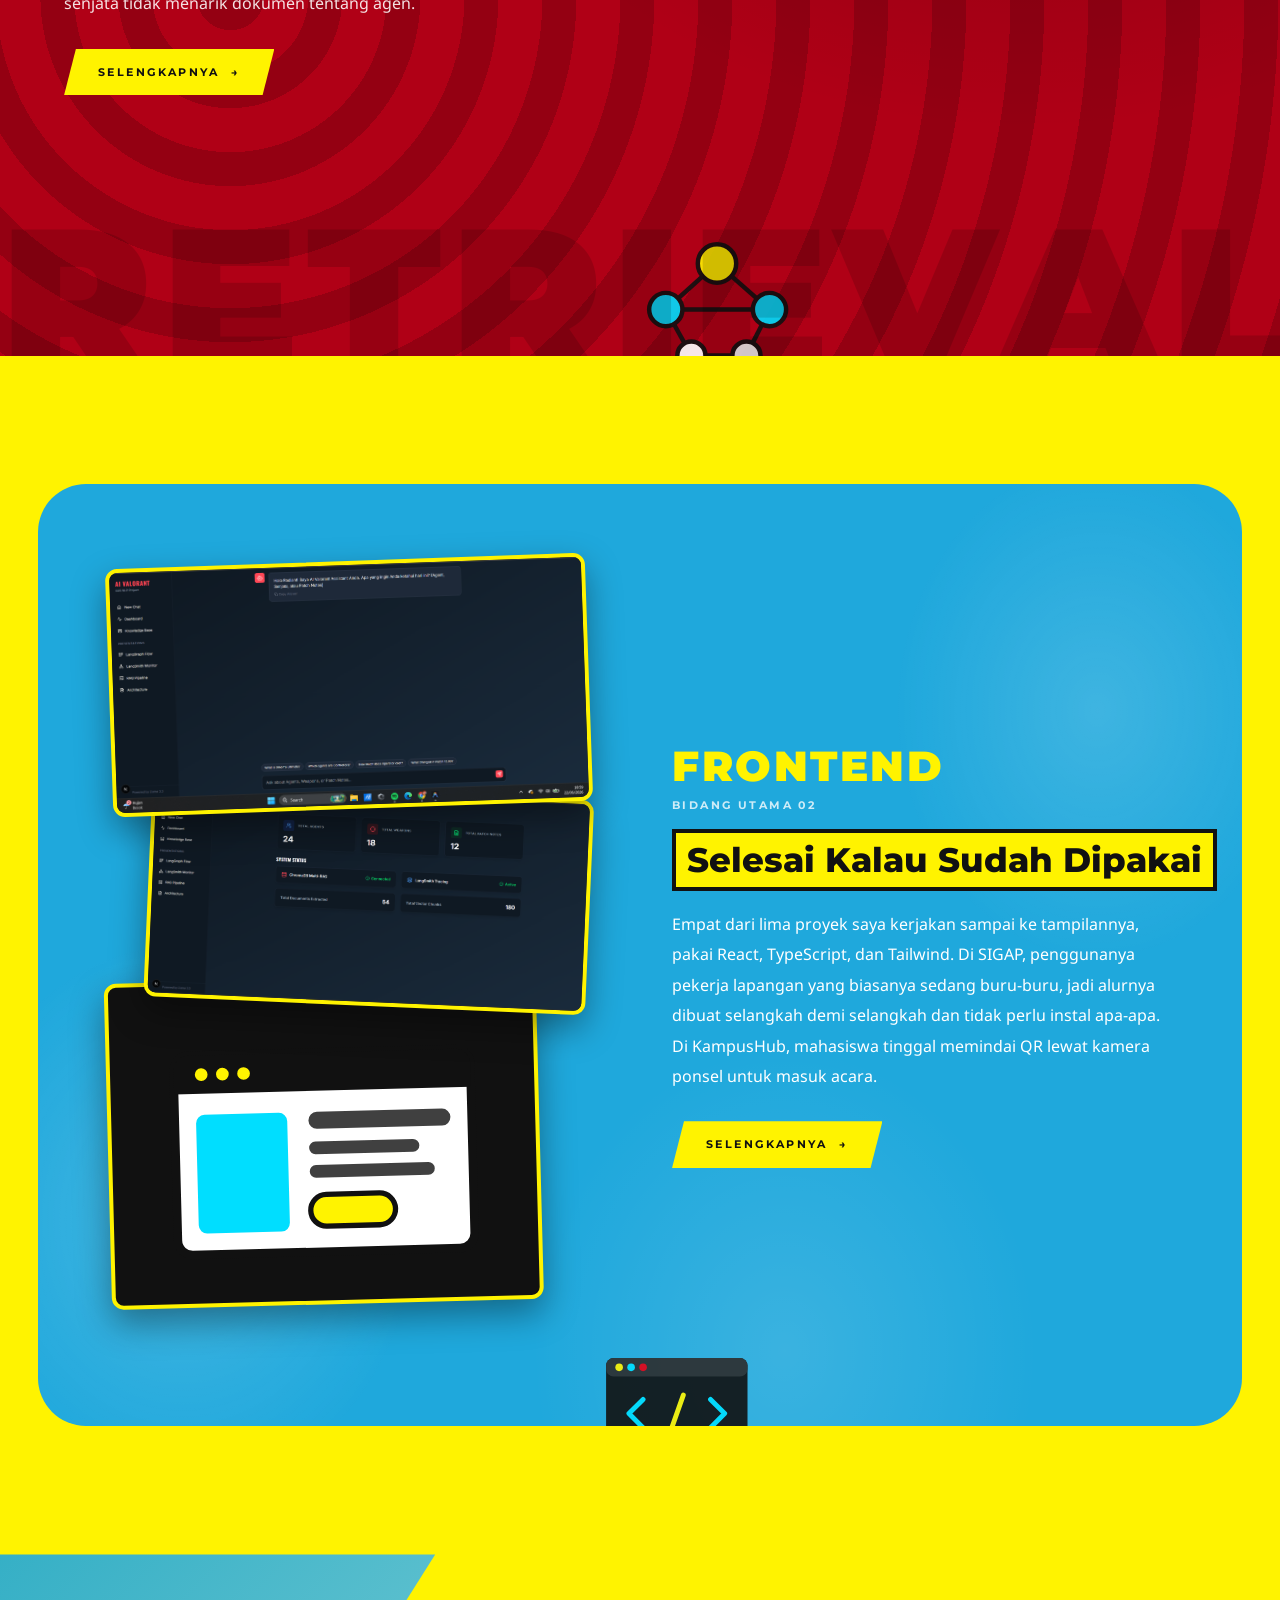
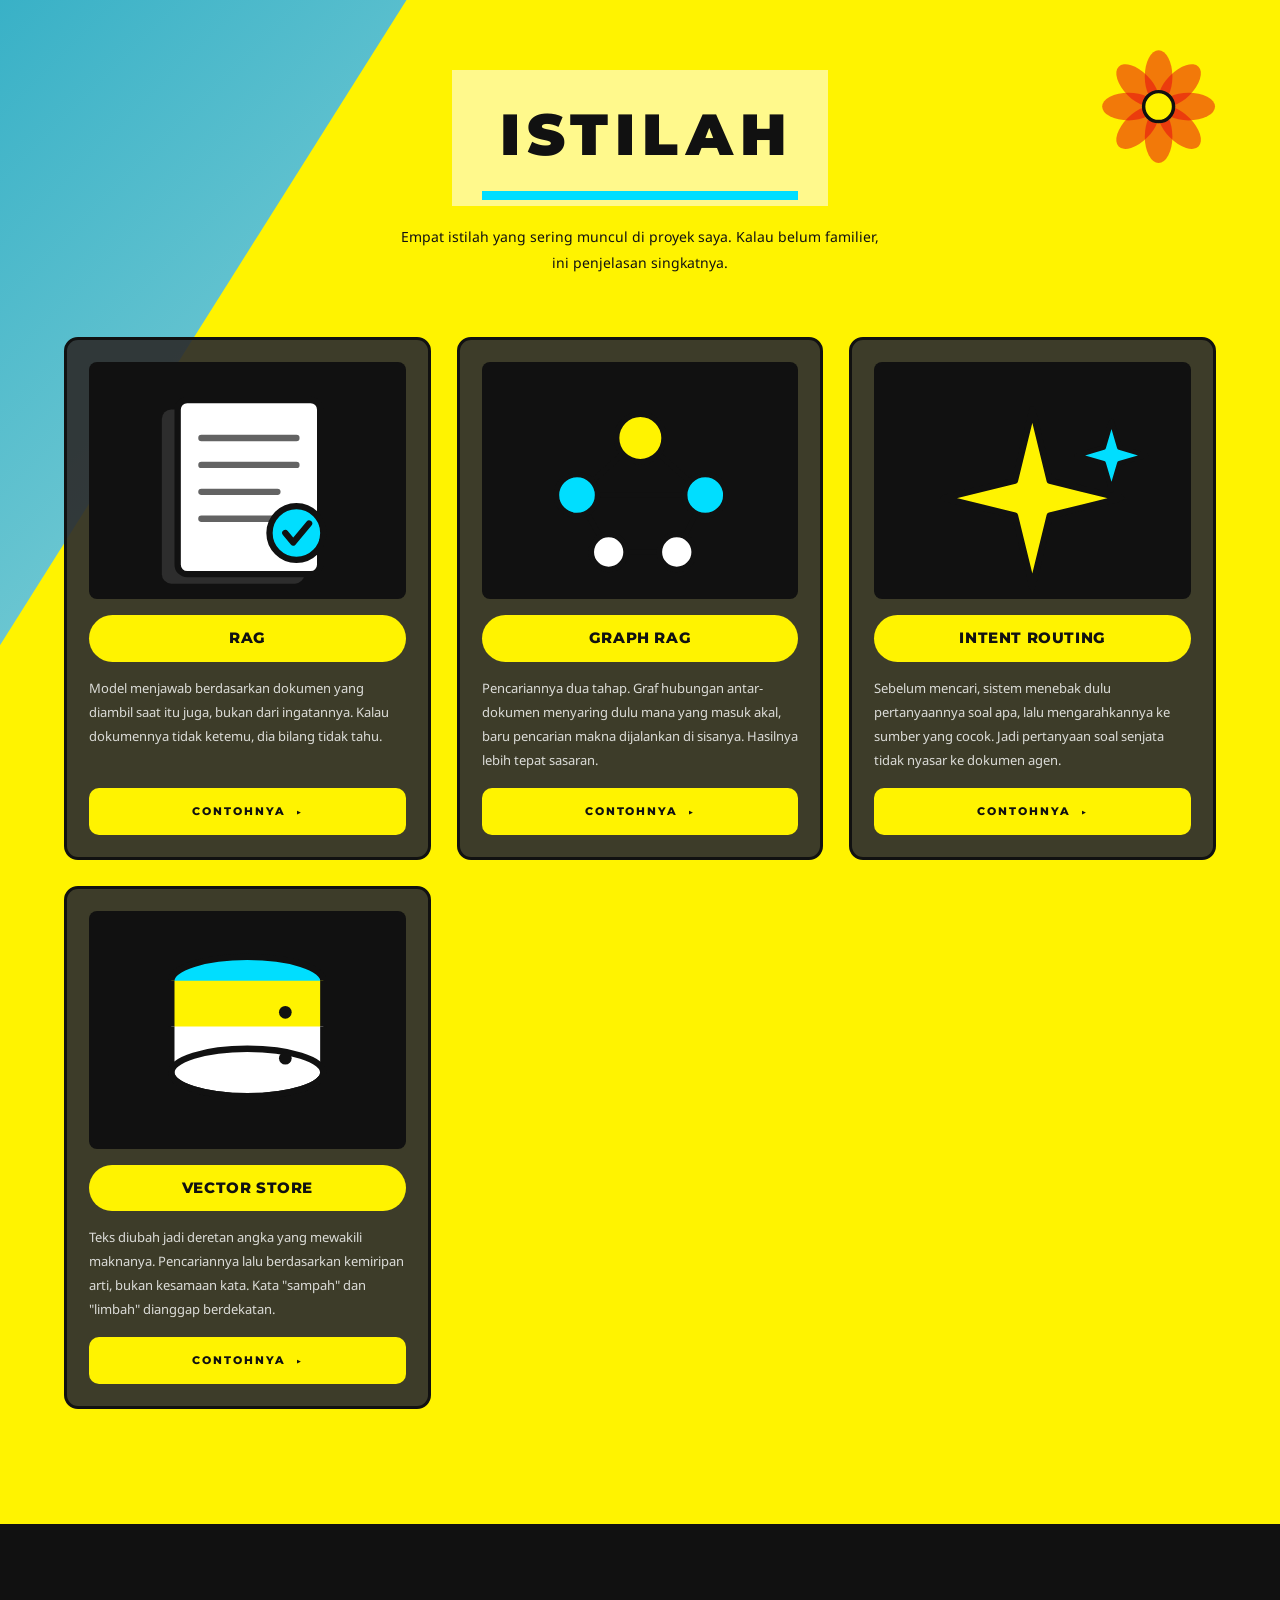
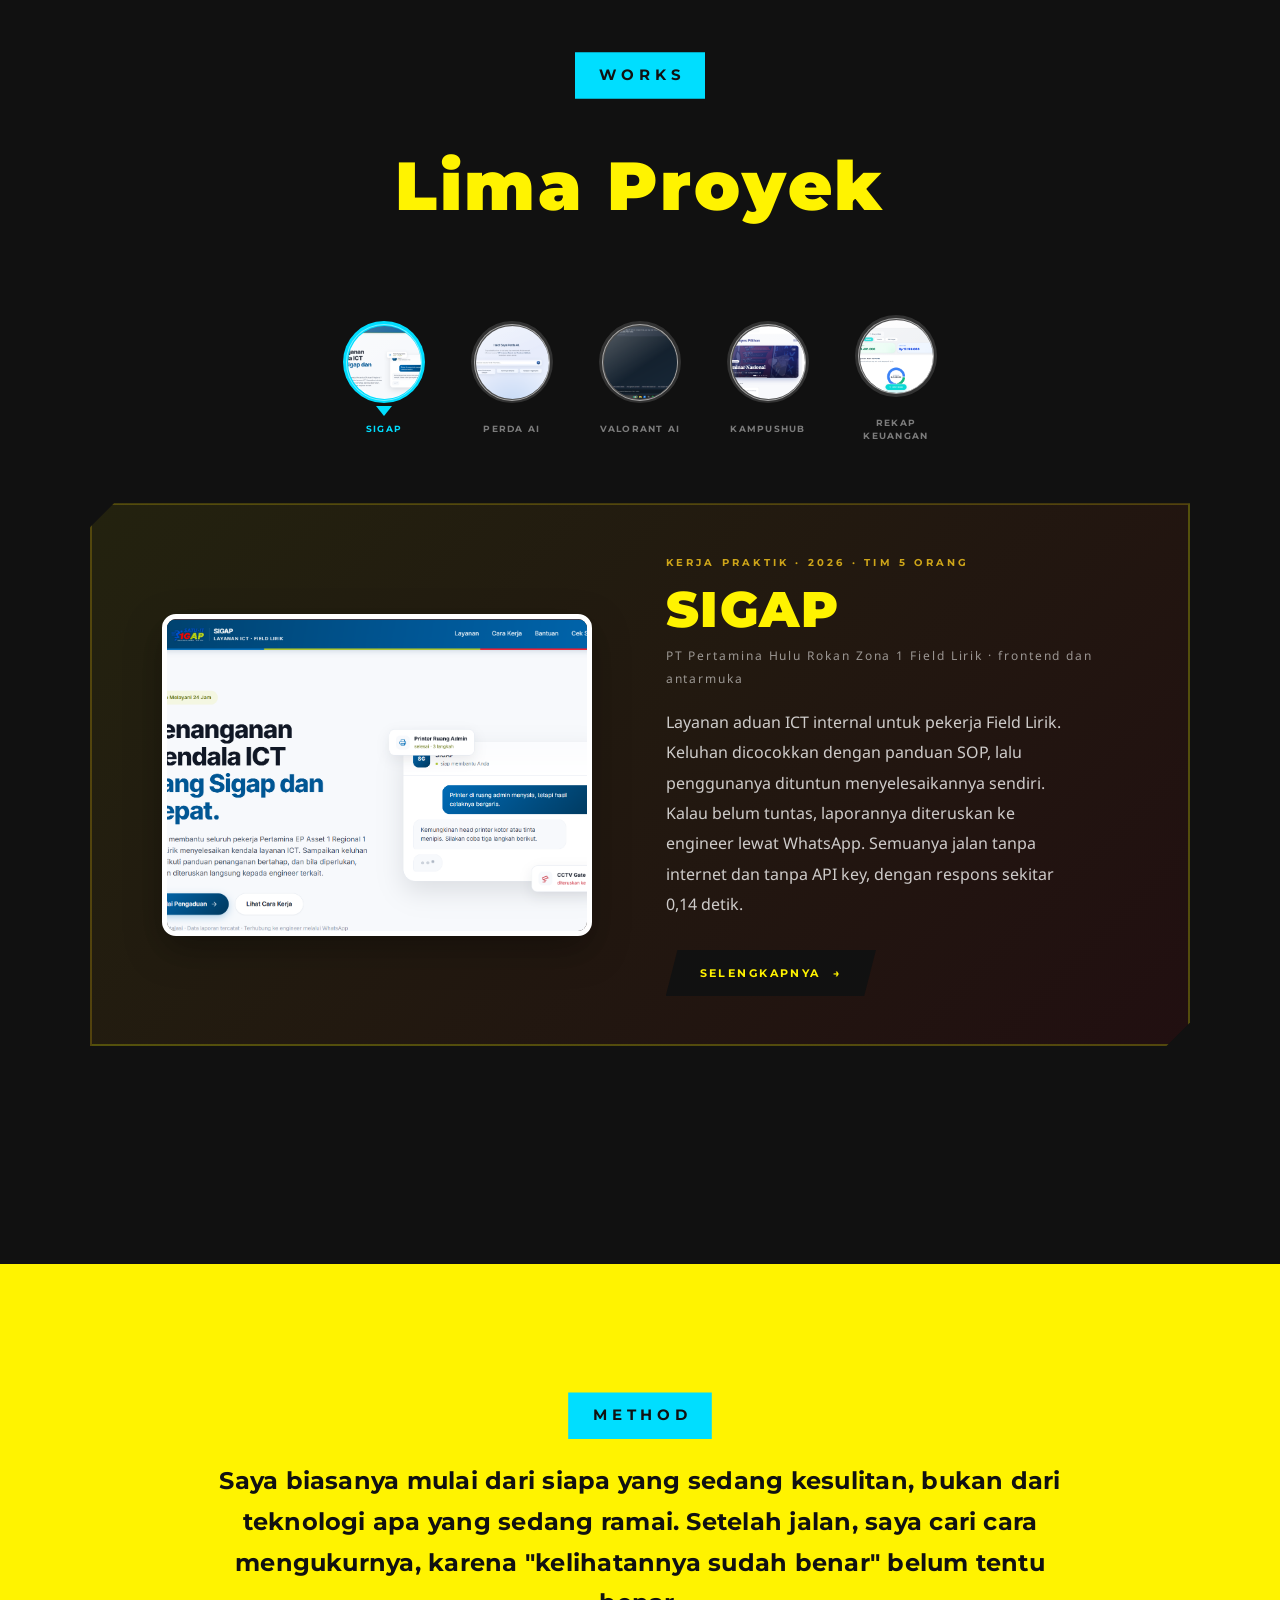
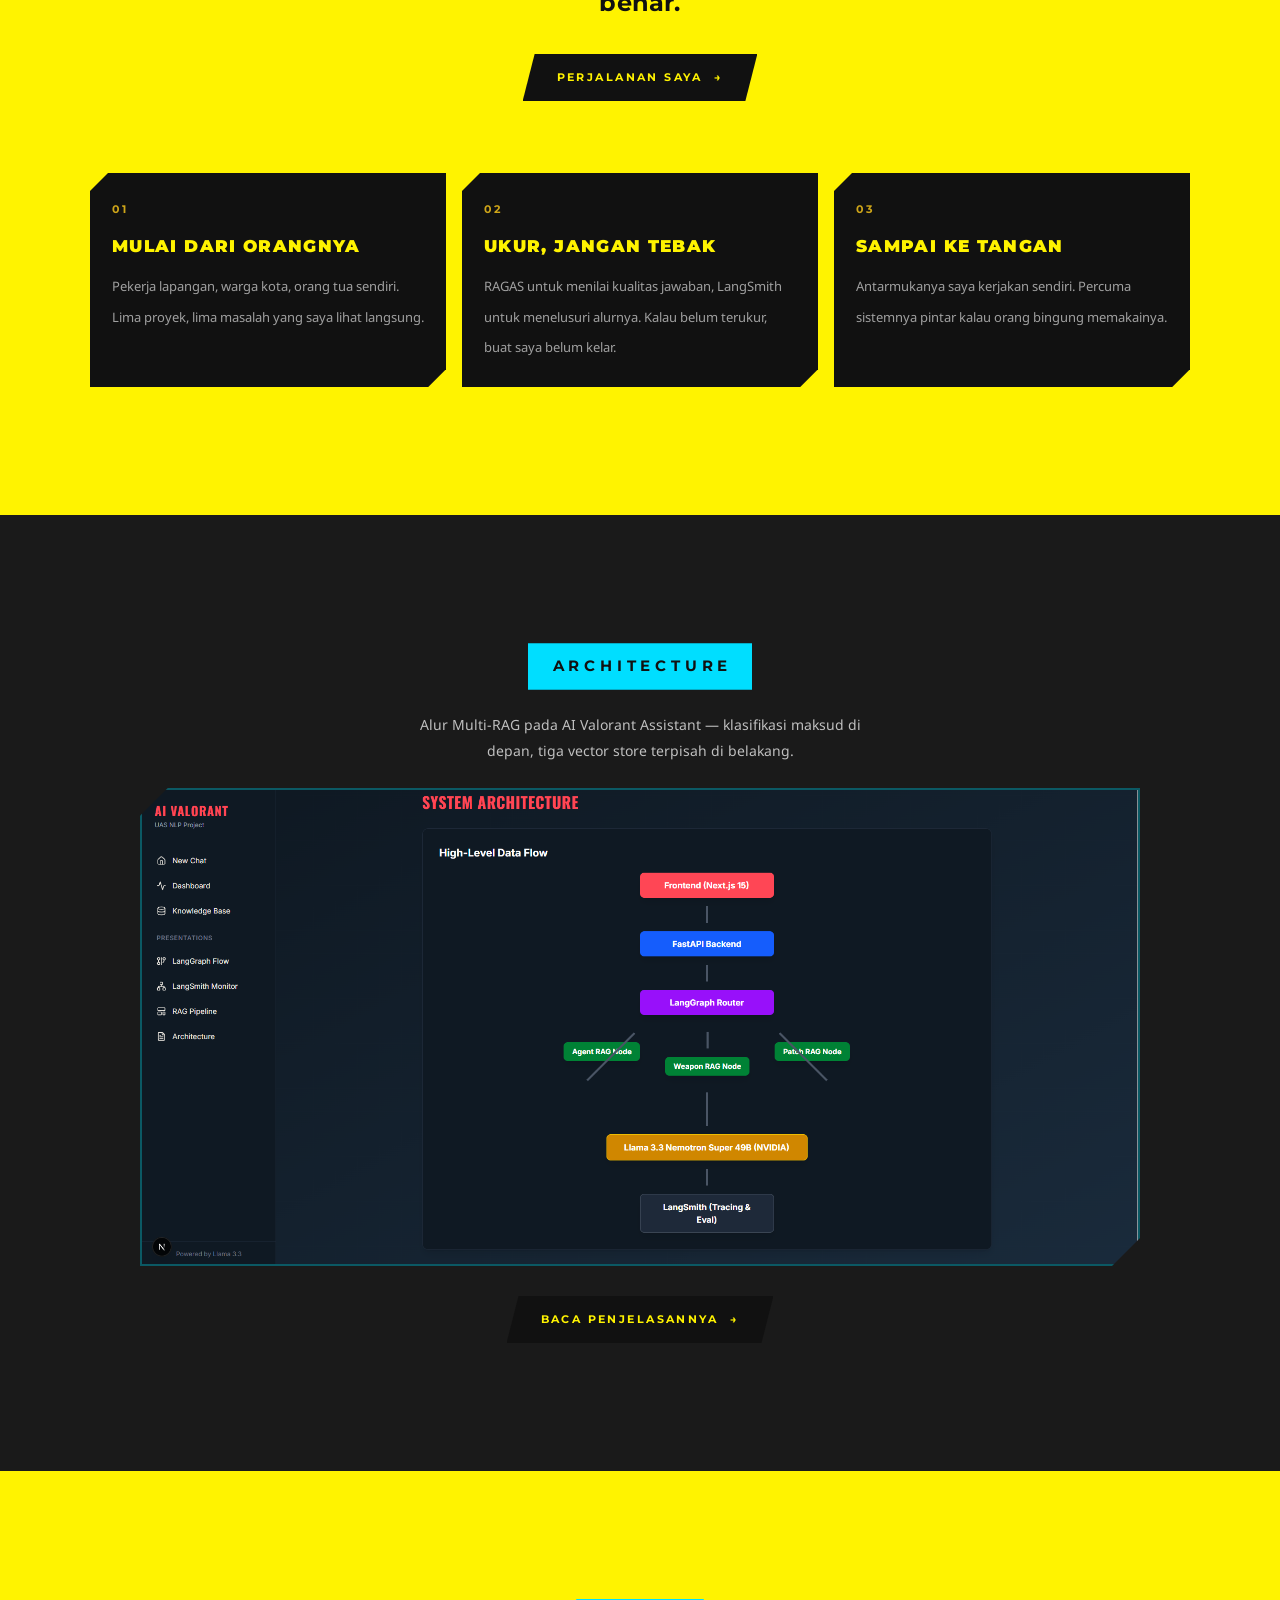
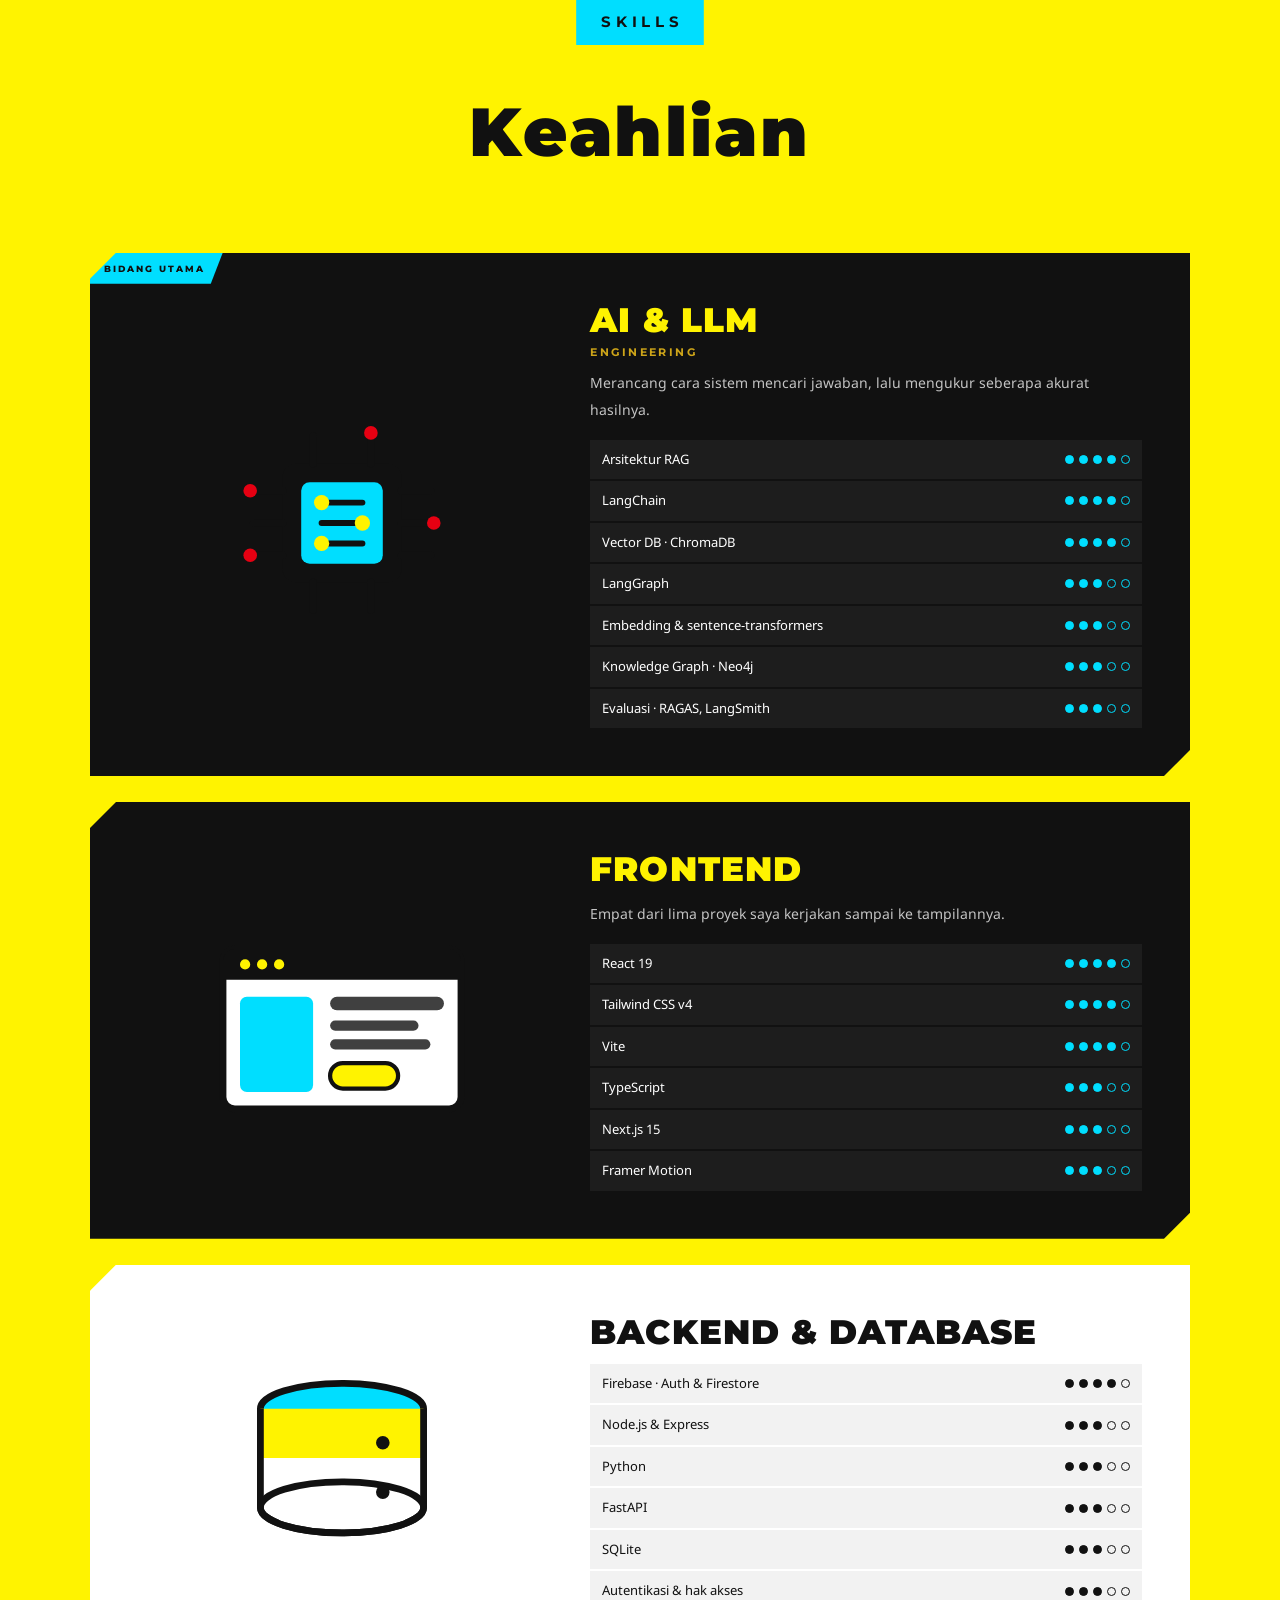
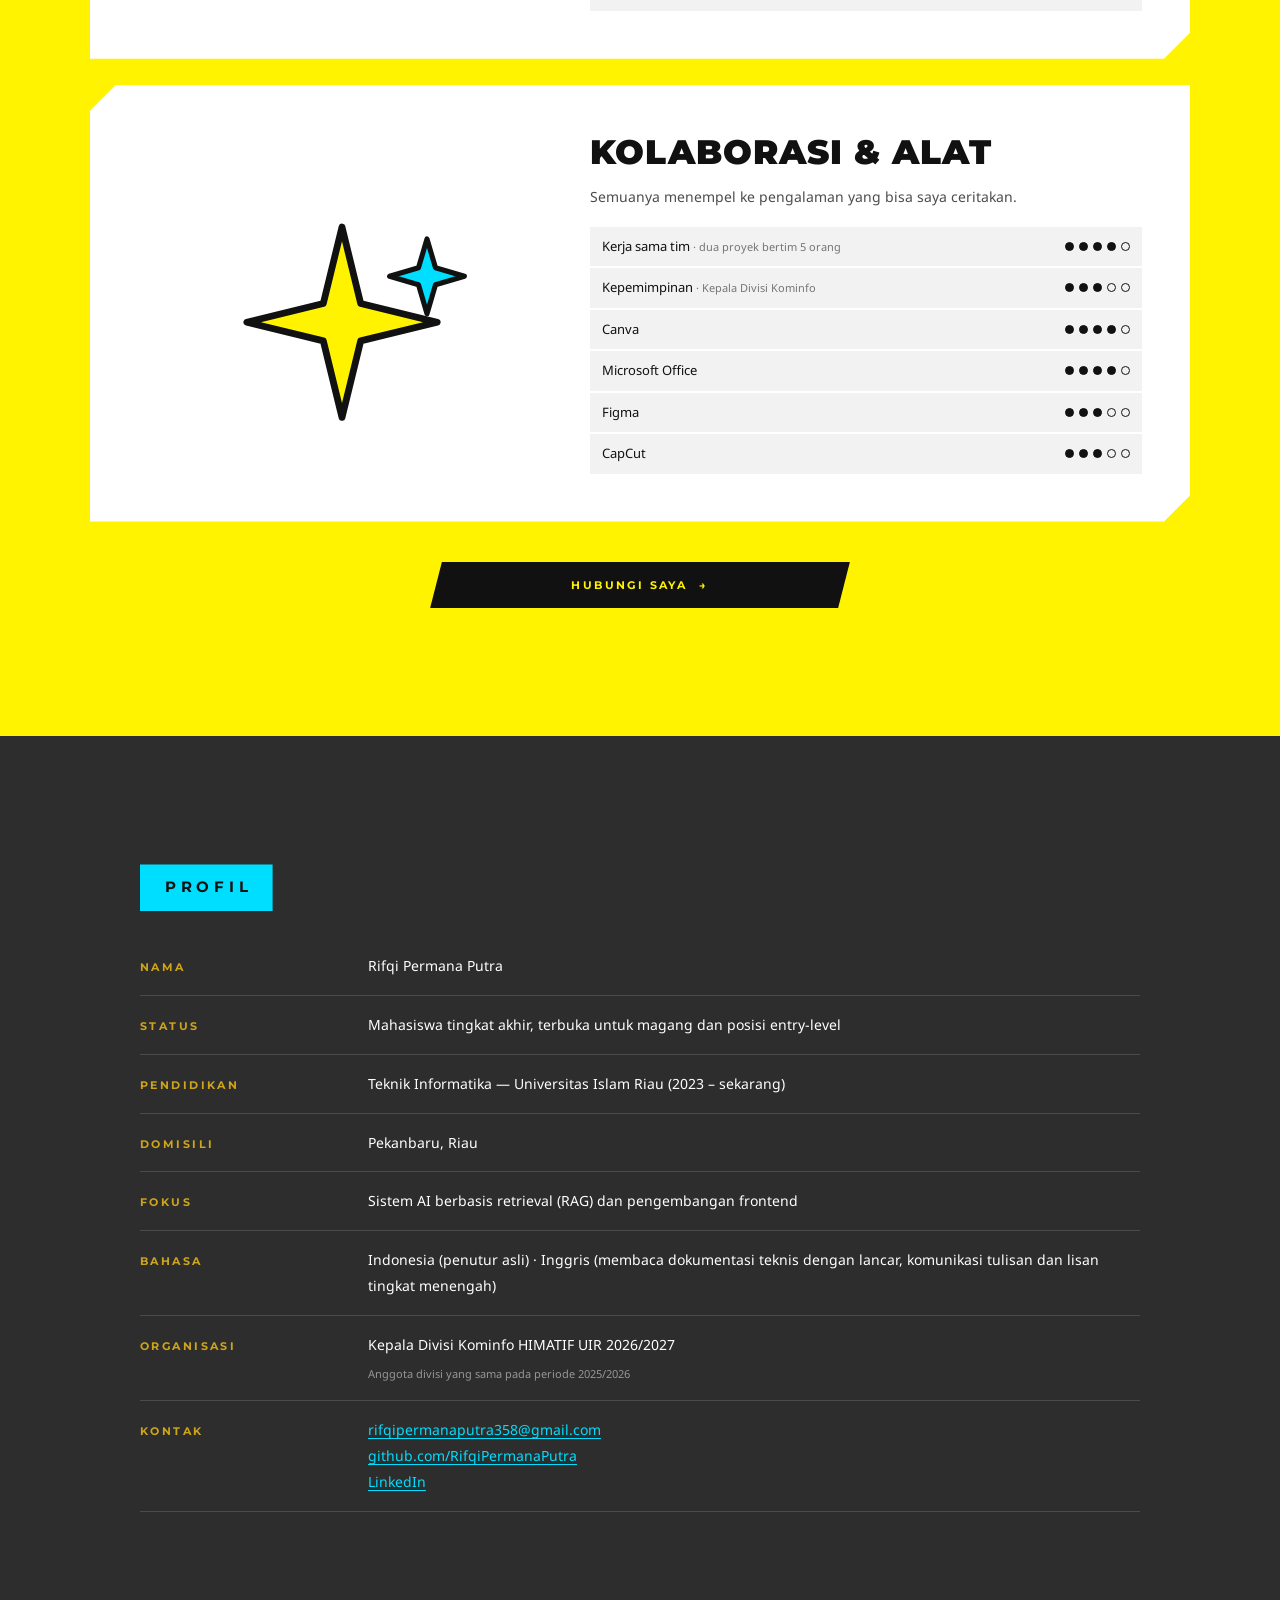
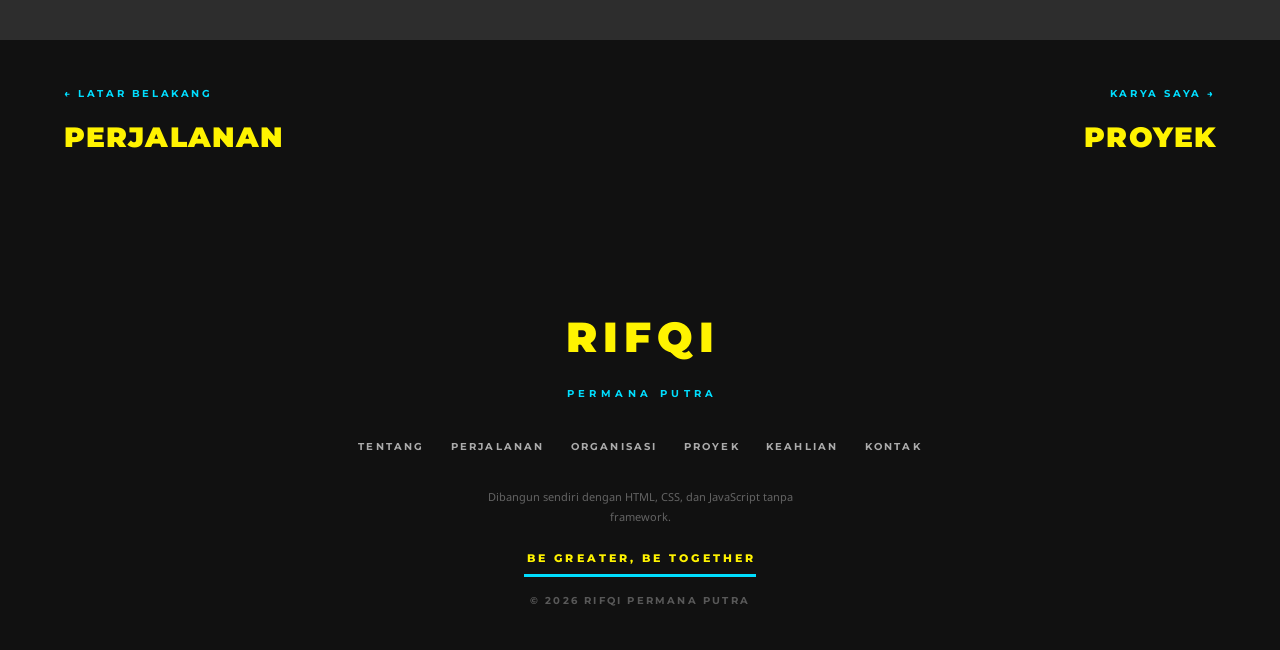
==== commit 1aaddcd9: "Menambah latar belakang" ====
--- a/index.html
+++ b/index.html
@@ -15,7 +15,7 @@
 <link rel="preconnect" href="https://fonts.googleapis.com">
 <link rel="preconnect" href="https://fonts.gstatic.com" crossorigin>
 <link href="https://fonts.googleapis.com/css2?family=Montserrat:wght@700;800;900&family=Noto+Sans:wght@400;500;700&display=swap" rel="stylesheet">
-<link rel="stylesheet" href="assets/css/style.css?v=25">
+<link rel="stylesheet" href="assets/css/style.css?v=26">
 </head>
 <body>
 
@@ -706,7 +706,7 @@
 
 <button class="back-top" id="backTop" type="button" aria-label="Kembali ke atas"><span></span></button>
 
-<script src="assets/js/sprite.js?v=25"></script>
-<script src="assets/js/main.js?v=25"></script>
+<script src="assets/js/sprite.js?v=26"></script>
+<script src="assets/js/main.js?v=26"></script>
 </body>
 </html>
--- a/assets/css/style.css
+++ b/assets/css/style.css
@@ -443,8 +443,24 @@
 }
 
 @media (max-width:900px){
-  .fv__yellow{ clip-path:none; opacity:.93; }
-  .fv__bars, .fv__mark{ display:none; }
+  /* Dulu kuning menutup penuh dengan opacity .93, dan awannya jadi tidak
+     terlihat sama sekali. Sekarang disisakan pita setinggi 120px di atas —
+     dipatok dalam piksel, bukan persen, supaya tidak ikut berubah mengikuti
+     tinggi section. Padding atas ditambah agar teks tetap jatuh di bidang kuning. */
+  .fv{ padding-top:calc(var(--header-h) + 132px); }
+  .fv__yellow{
+    opacity:1;
+    clip-path:polygon(
+      0 120px, 38% 120px, 38% 88px, 62% 88px,
+      62% 150px, 100% 150px, 100% 100%, 0 100%);
+  }
+  .fv__bars{ display:block; }
+  .fv__bars i:nth-child(1){ top:26px; left:5%;  width:52%; height:9px; }
+  .fv__bars i:nth-child(2){ top:46px; left:44%; width:34%; height:5px; }
+  .fv__bars i:nth-child(3){ top:64px; left:11%; width:46%; height:11px; }
+  .fv__bars i:nth-child(4){ top:92px; left:56%; width:26%; height:5px; }
+  .fv__bars i:nth-child(5){ display:none; }
+  .fv__mark{ display:none; }
 }
 /* ---------- 7. ORNAMEN & KEYFRAME BERSAMA ----------
    Dipakai lintas bagian: ABOUT, hero halaman anak, 404, dan panel arsitektur.
@@ -1375,8 +1391,21 @@
 .about__card--down{ margin-top:26px; border-color:var(--c-cyan); }
 
 @media (max-width:900px){
-  .about__yellow{ clip-path:none; opacity:.94; }
-  .about__bars,
+  /* Alasan sama seperti pada hero: pita langit dipatok dalam piksel
+     supaya tinggi section yang berubah-ubah tidak menggesernya. */
+  .about{ padding-top:150px; }
+  .about__yellow{
+    opacity:1;
+    clip-path:polygon(
+      0 104px, 42% 104px, 42% 74px, 66% 74px,
+      66% 134px, 100% 134px, 100% 100%, 0 100%);
+  }
+  .about__bars{ display:block; }
+  .about__bars i:nth-child(1){ top:22px; left:6%;  width:50%; height:8px; }
+  .about__bars i:nth-child(2){ top:40px; left:46%; width:32%; height:5px; }
+  .about__bars i:nth-child(3){ top:56px; left:12%; width:44%; height:10px; }
+  .about__bars i:nth-child(4){ top:80px; left:58%; width:28%; height:5px; }
+  .about__bars i:nth-child(n+5){ display:none; }
   .about__mark{ display:none; }
   .about__card--up,
   .about__card--down{ margin-top:0; }
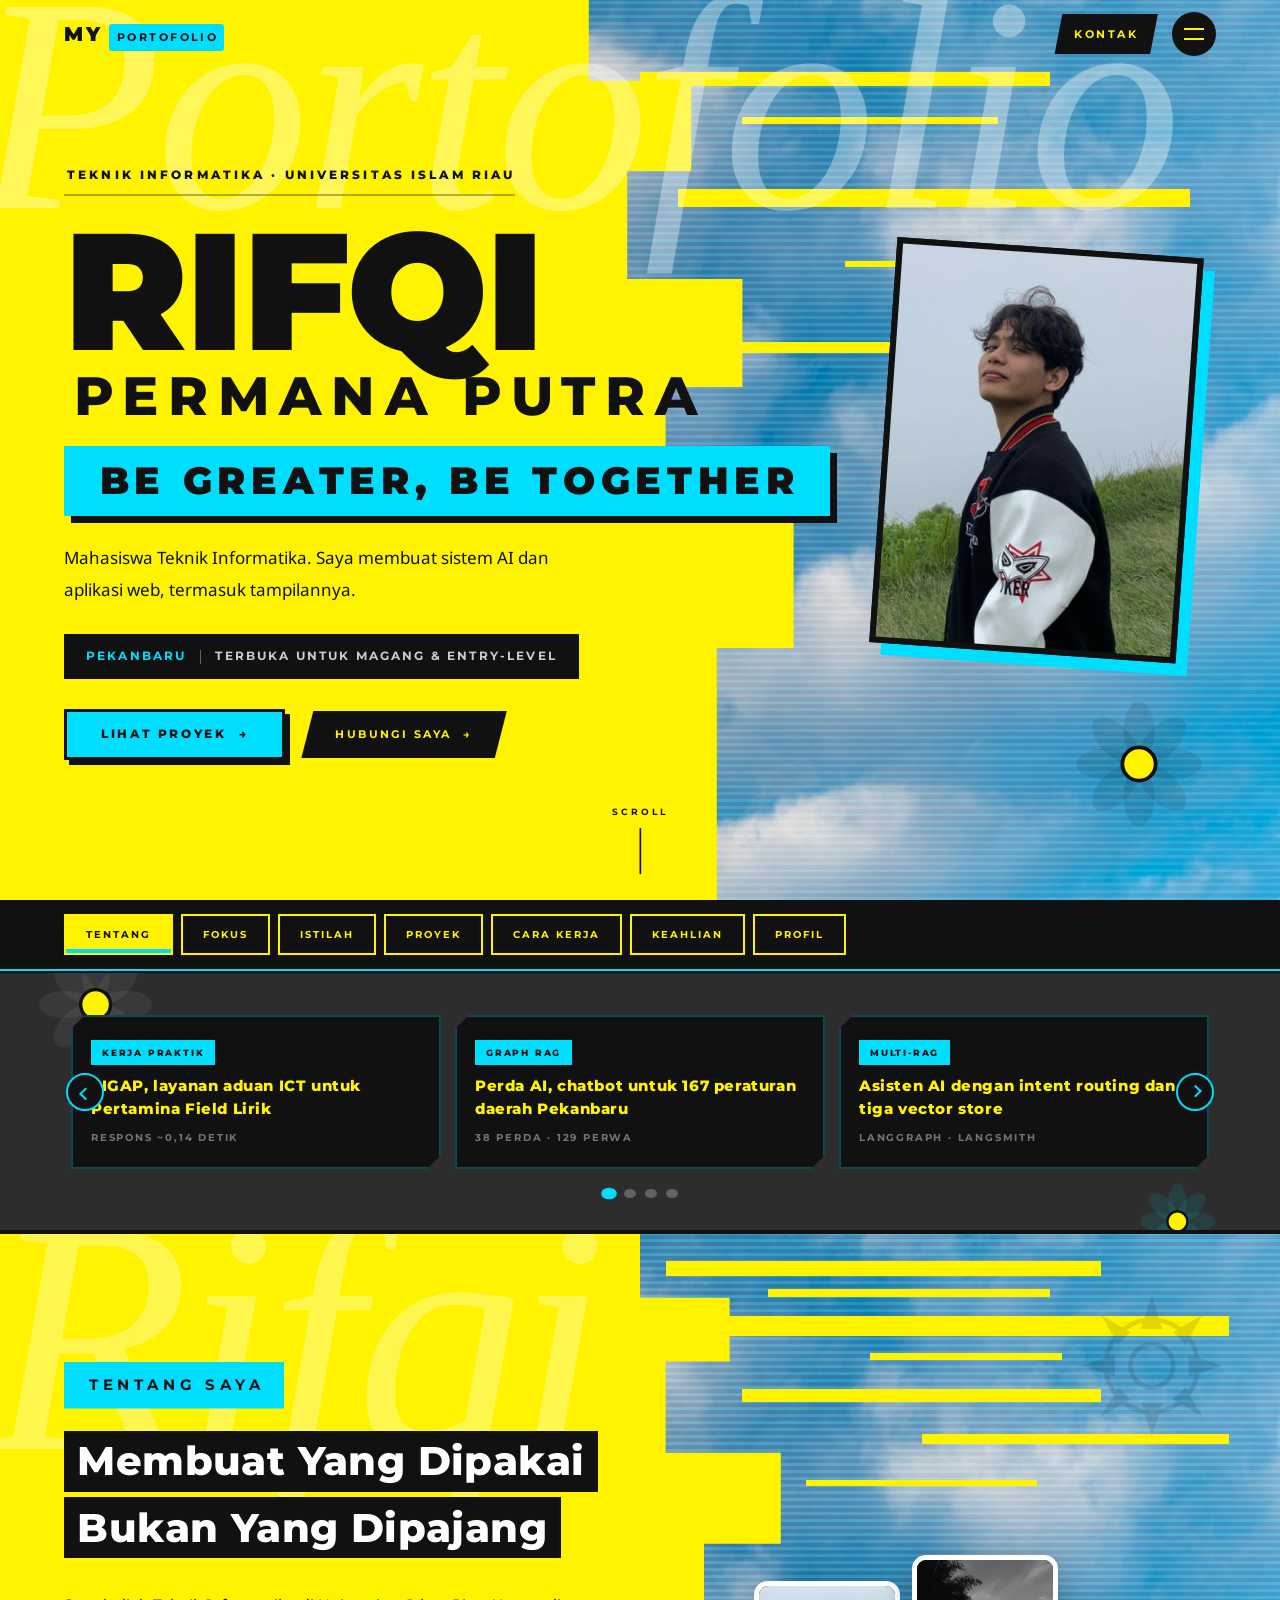
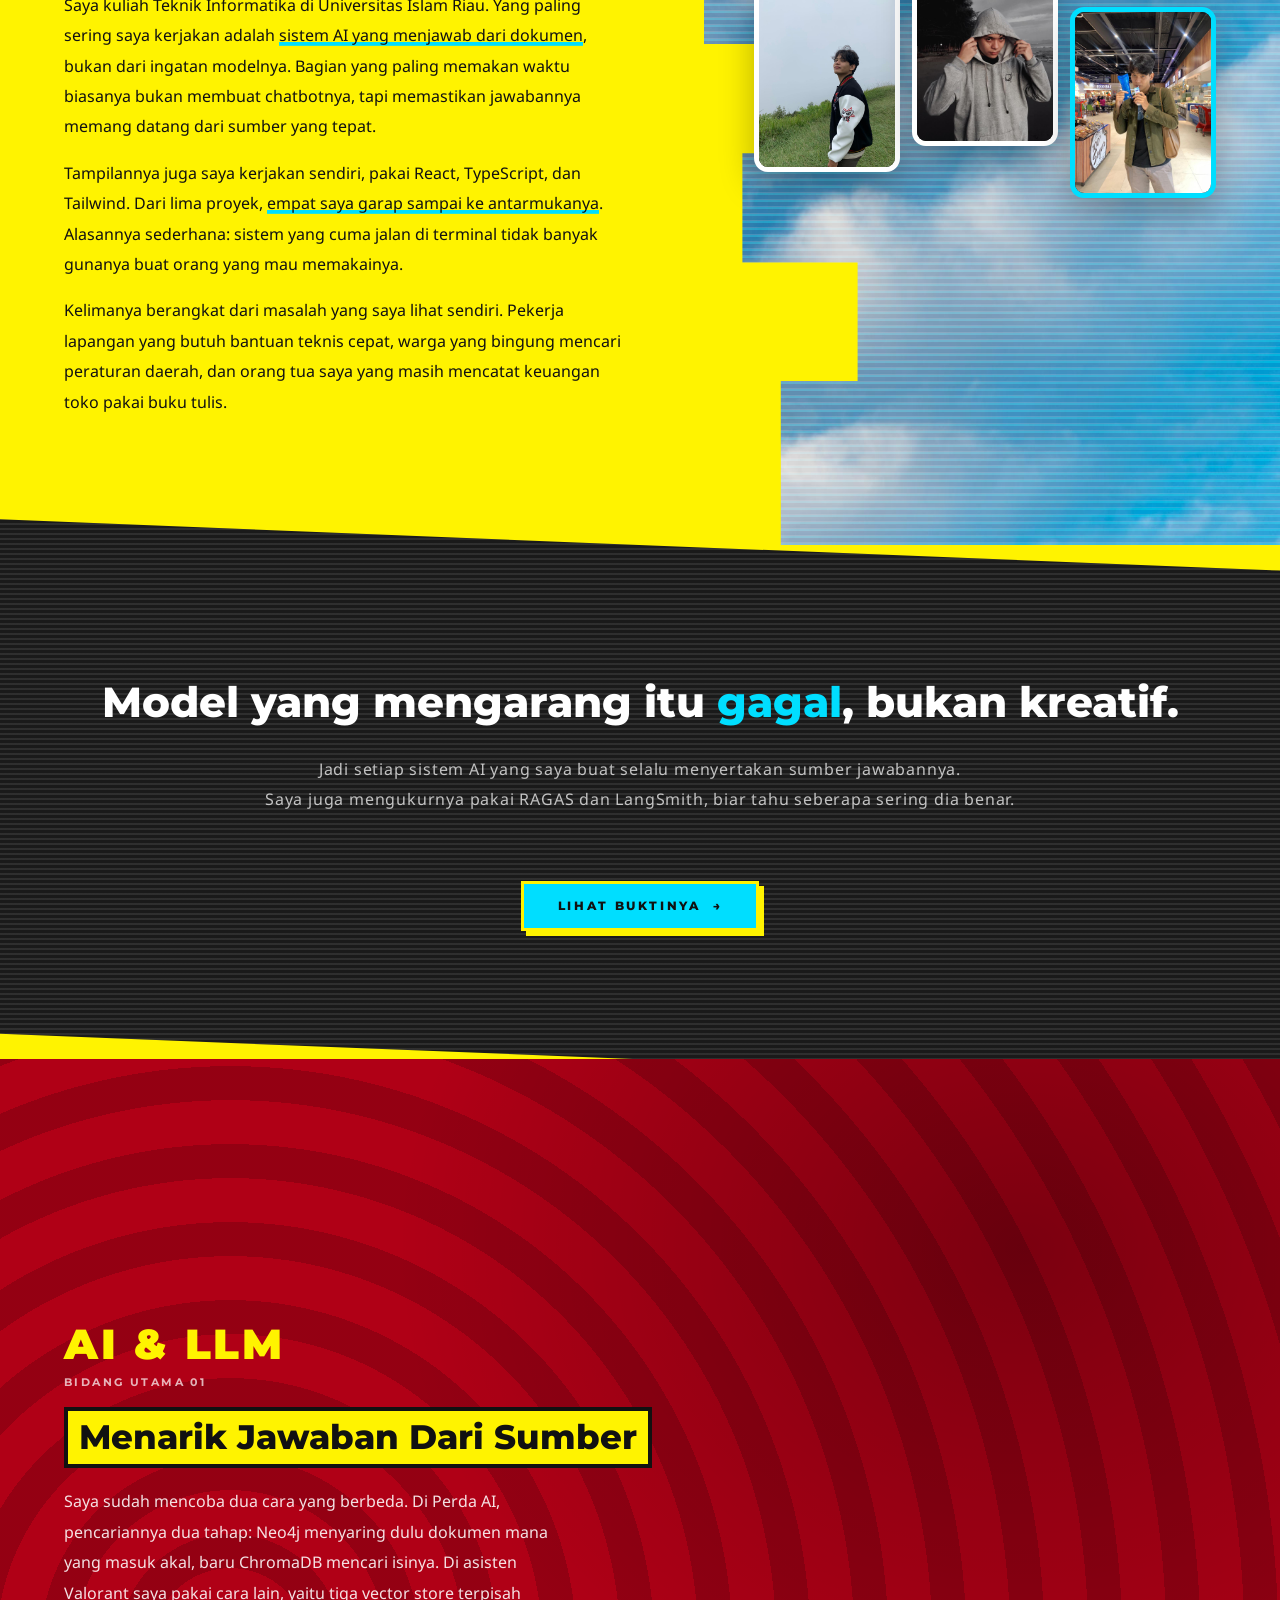
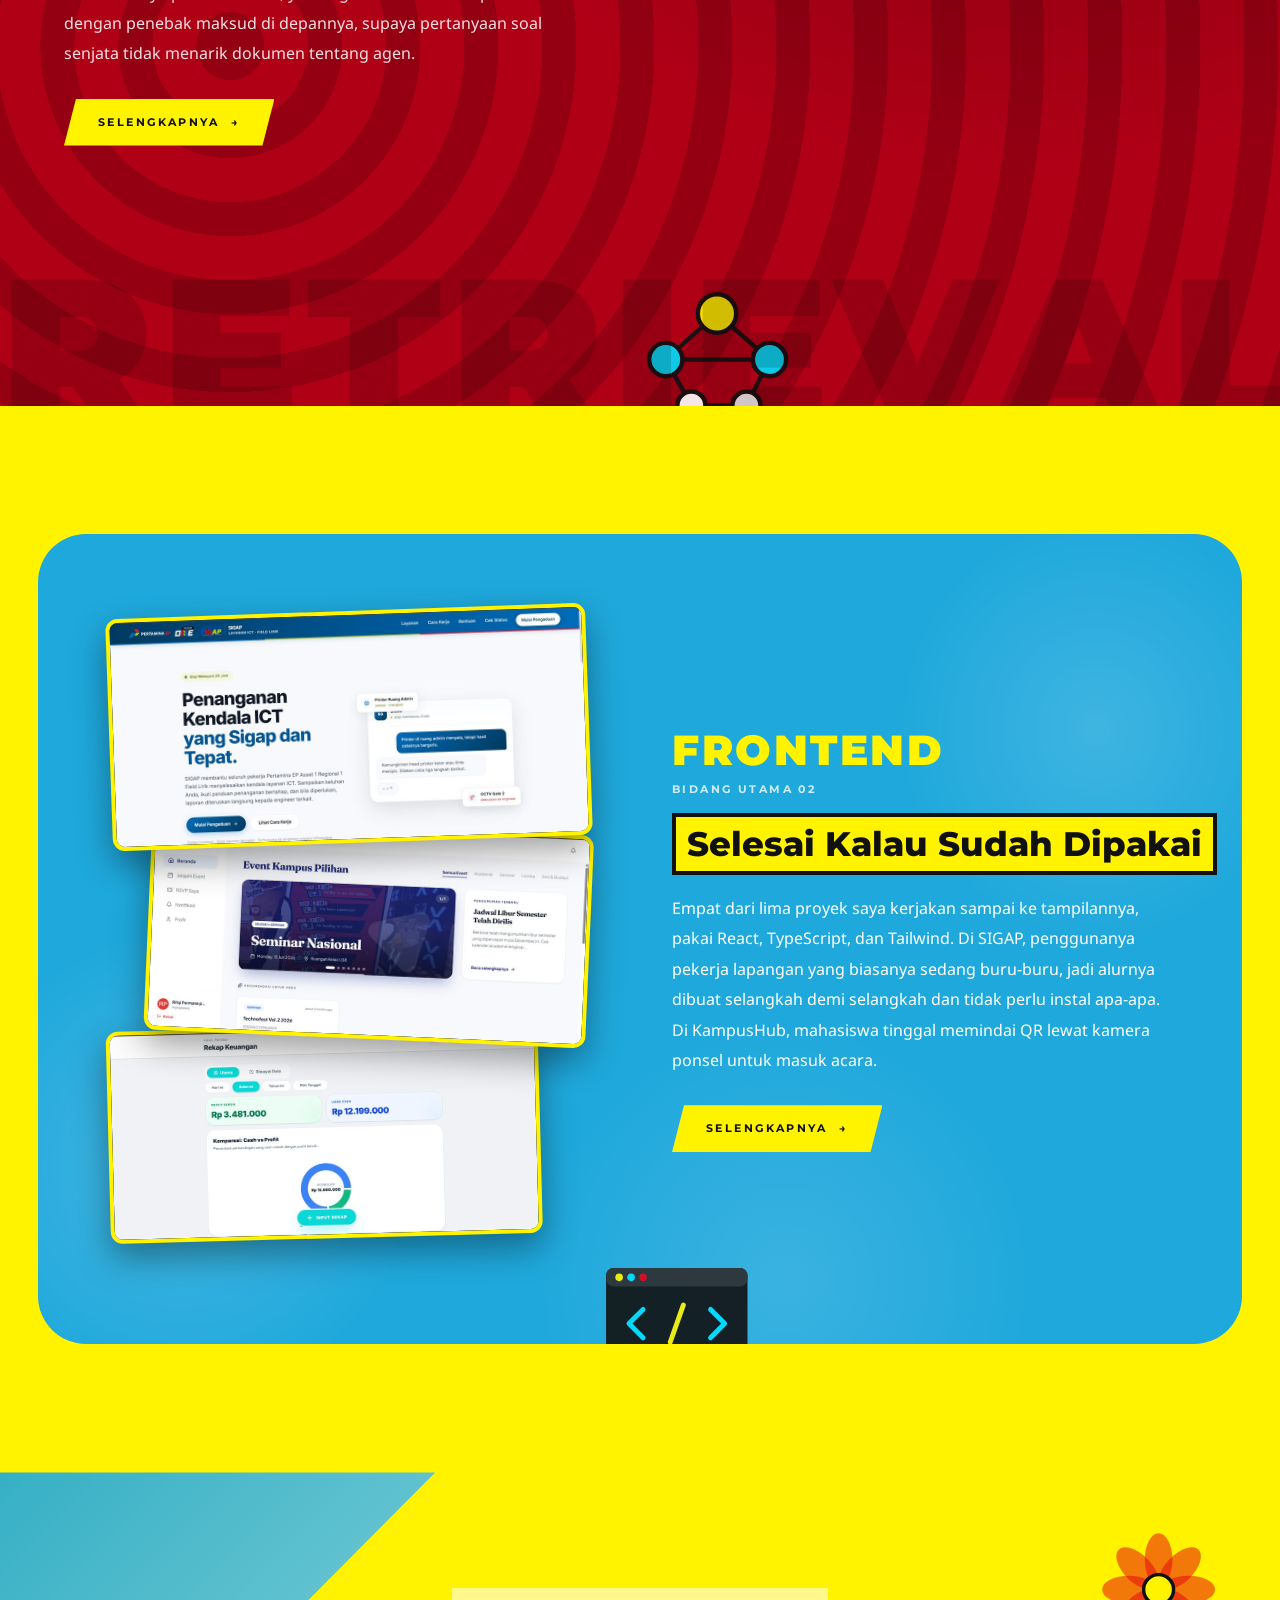
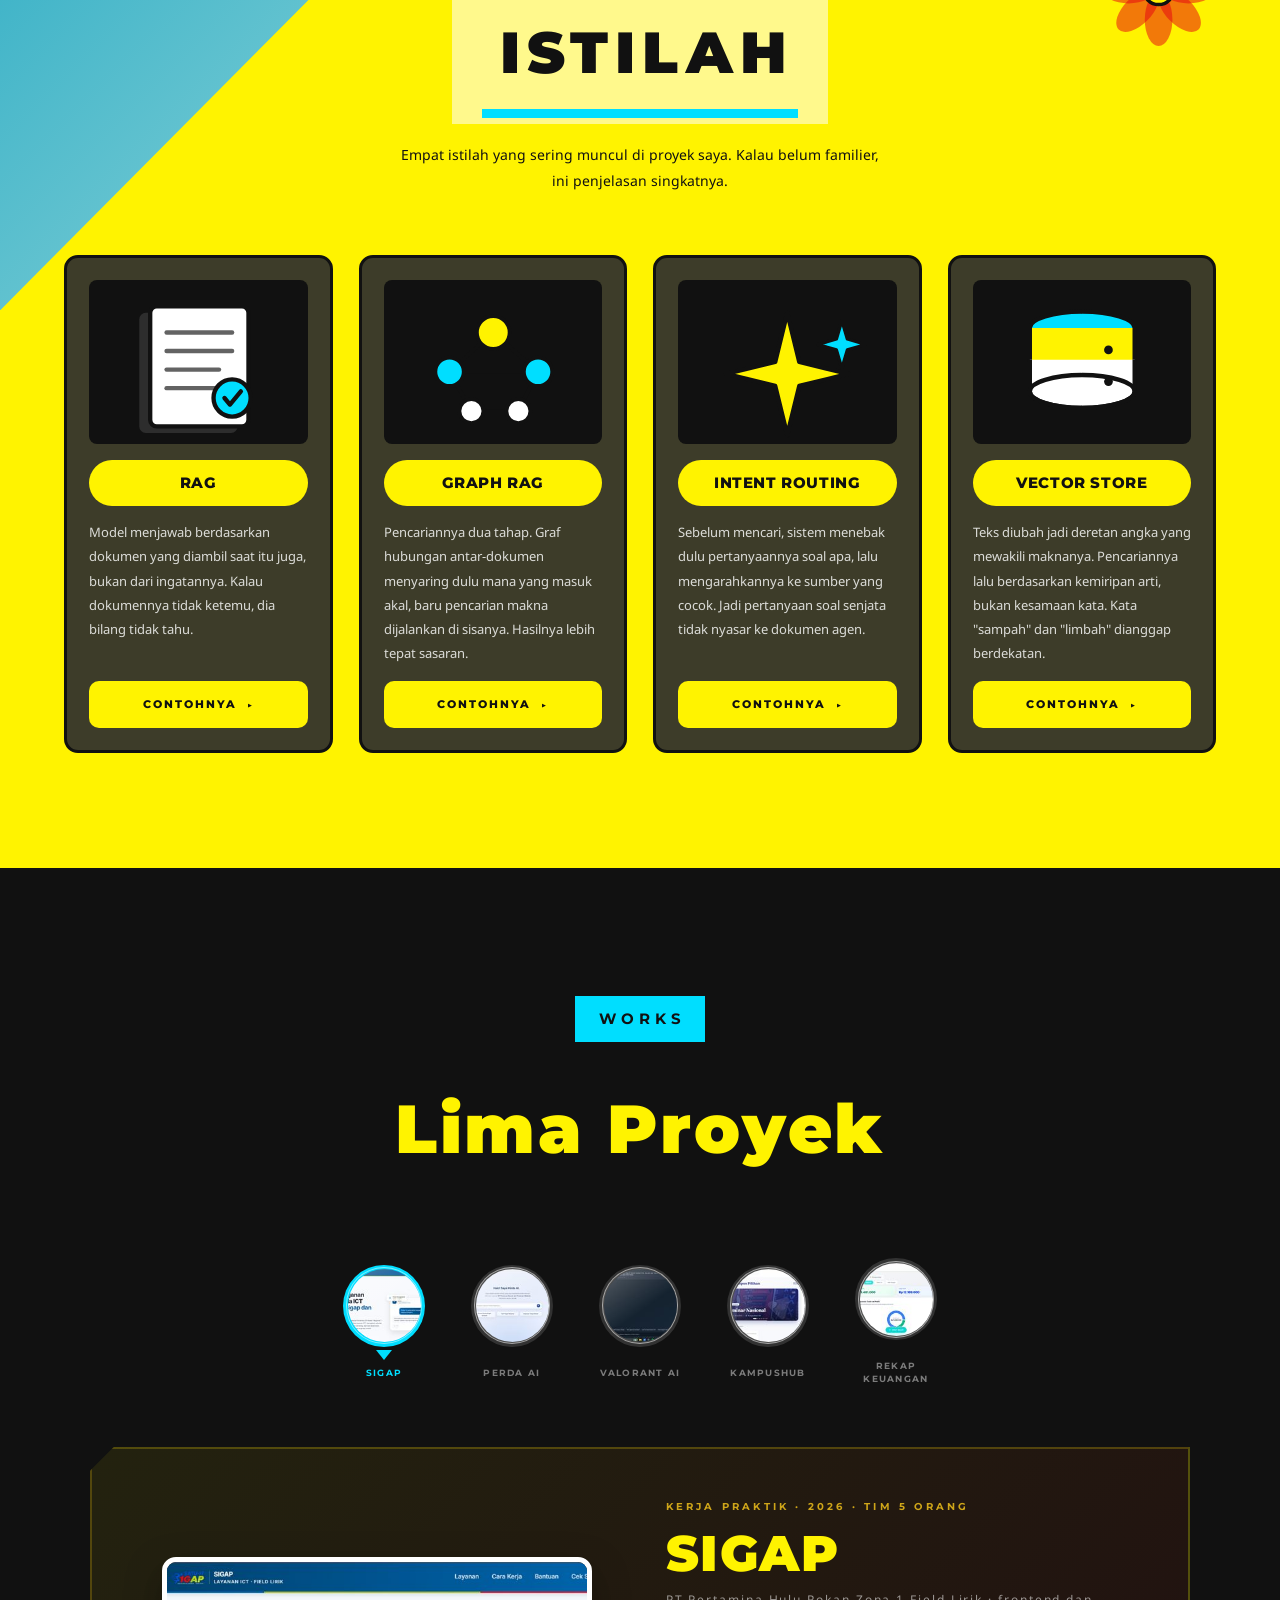
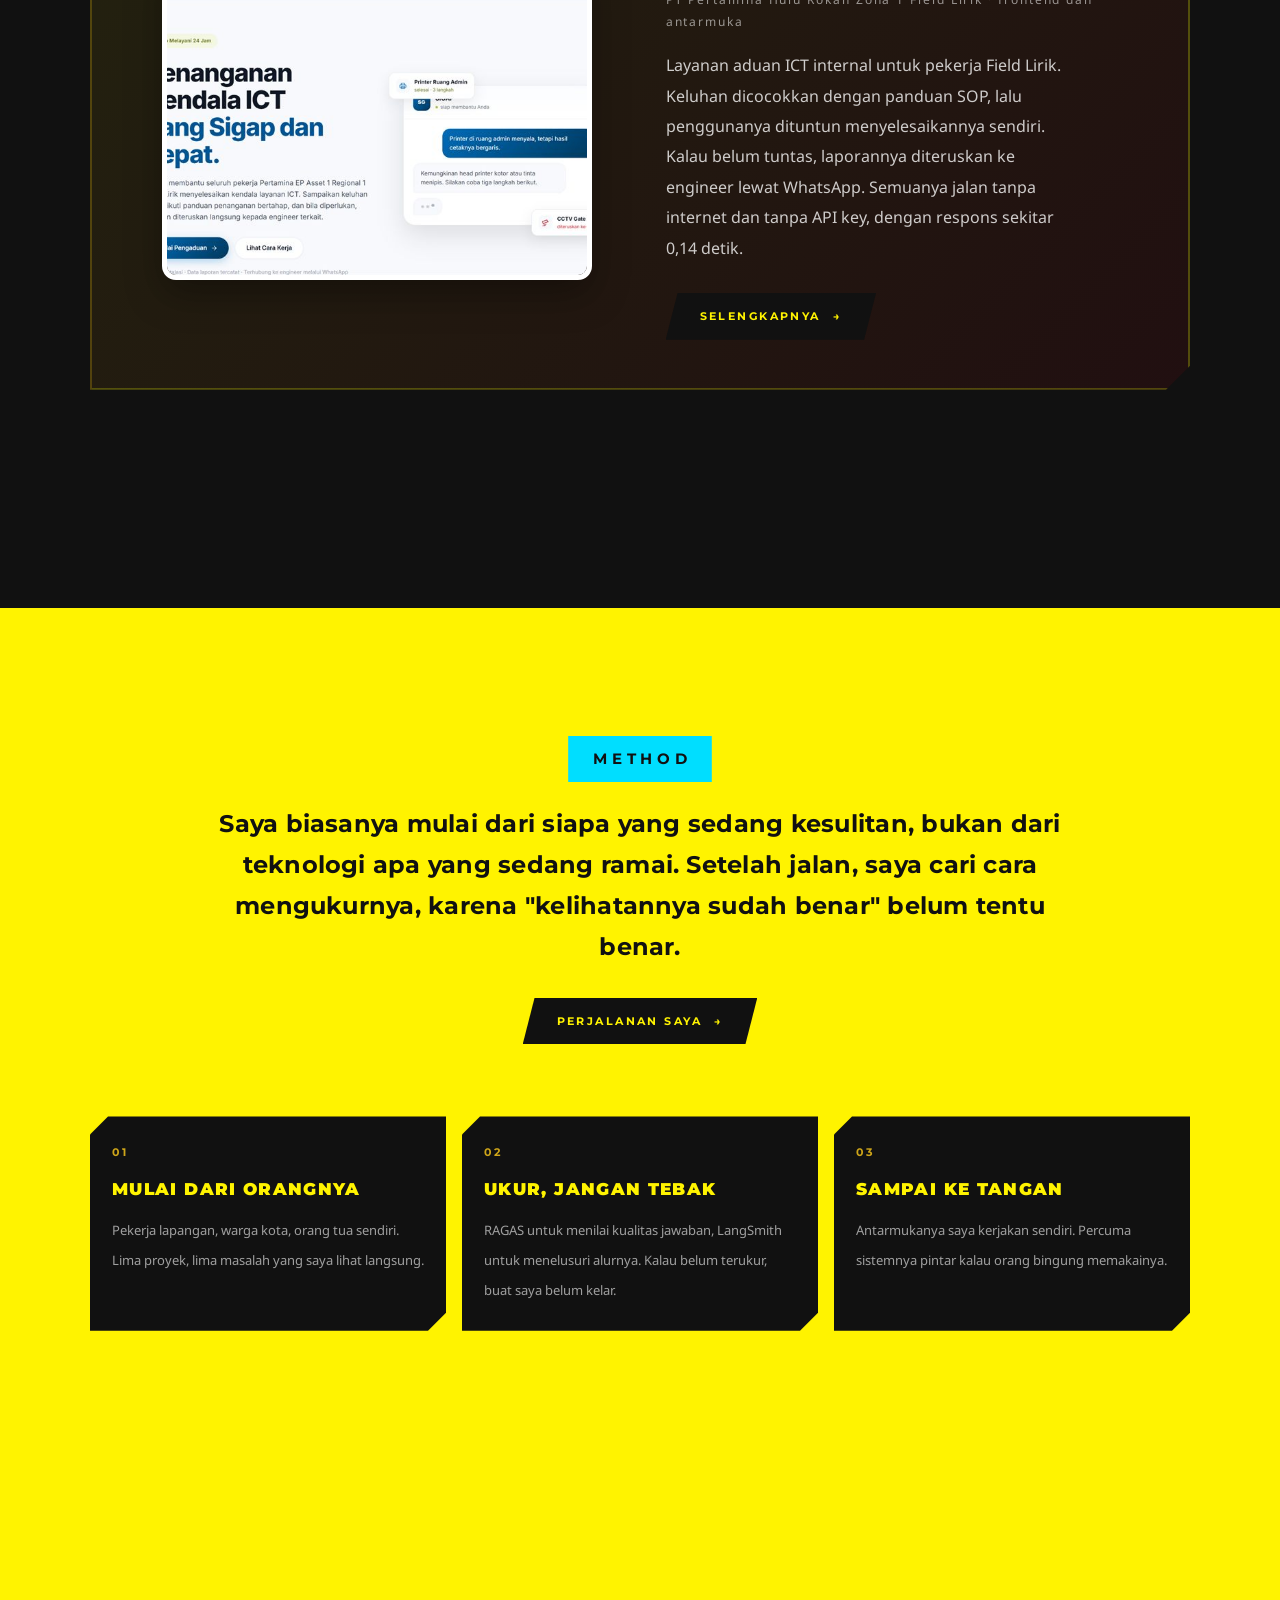
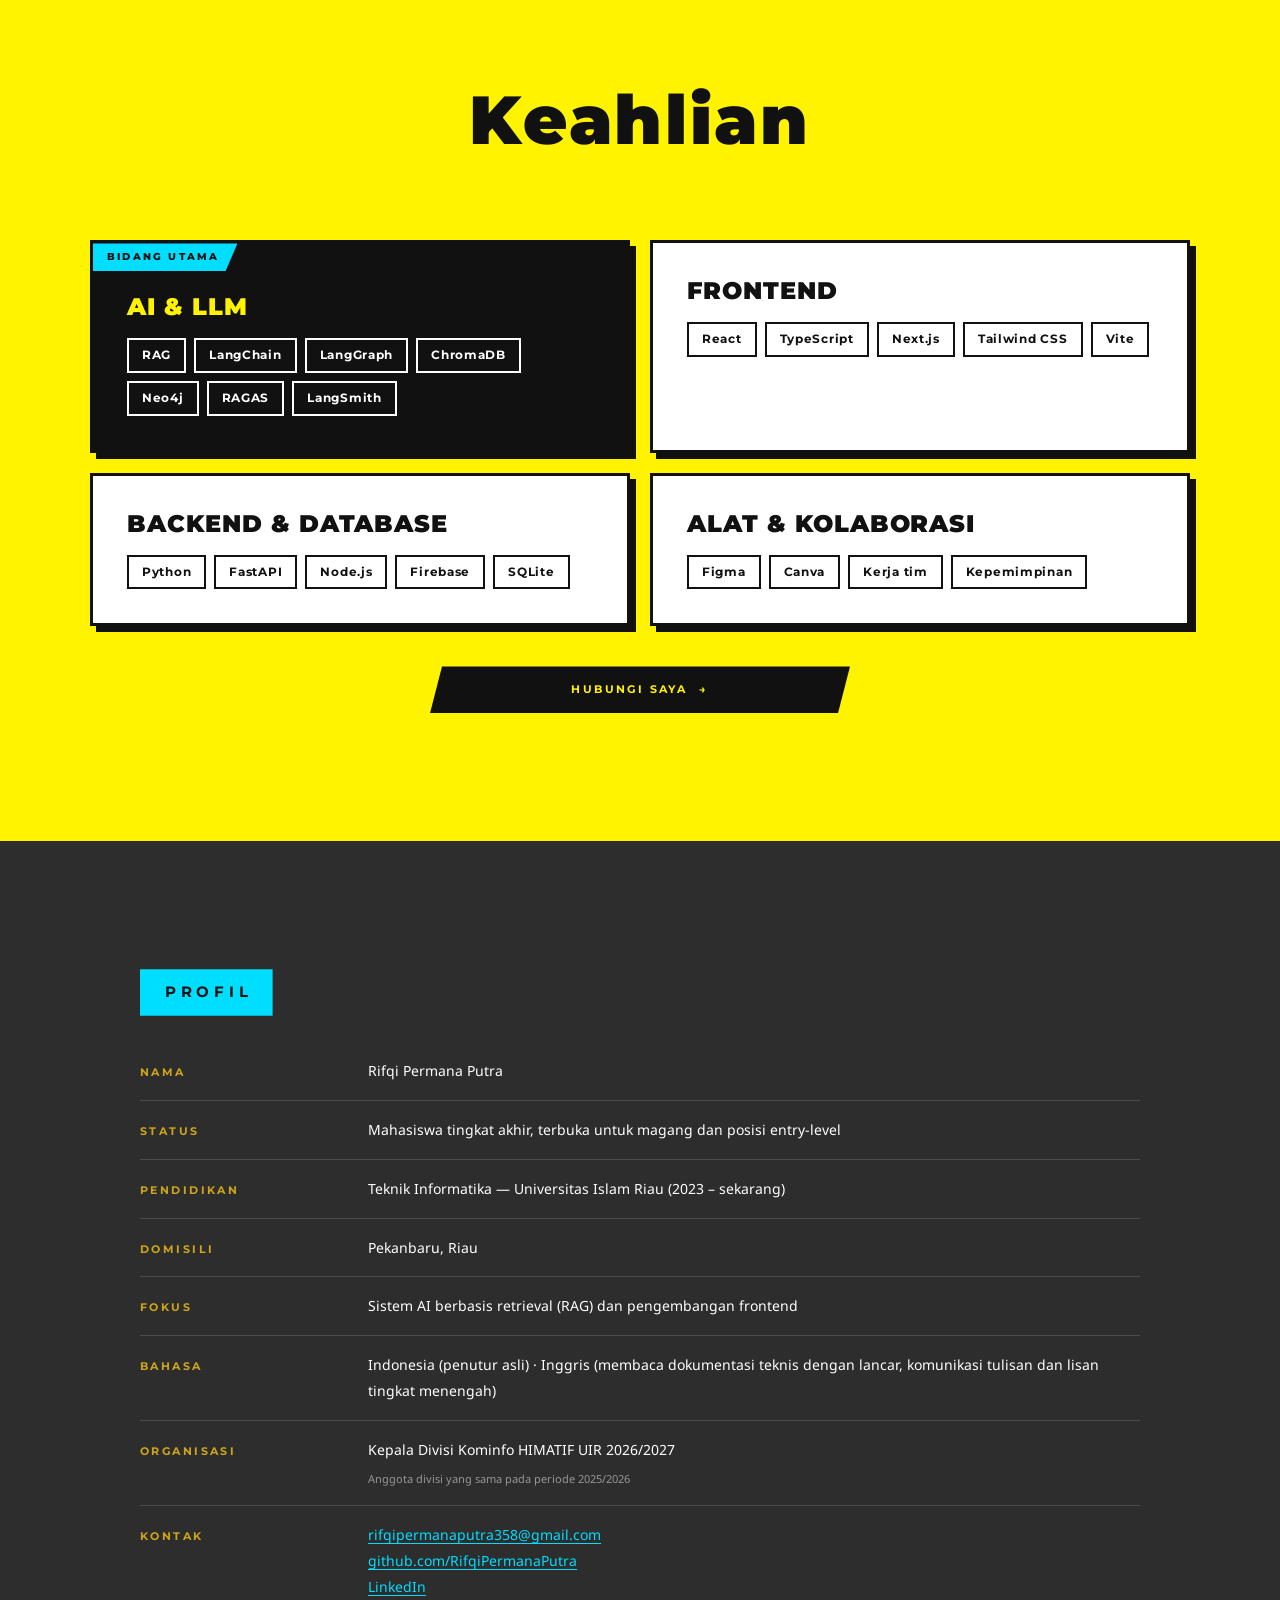
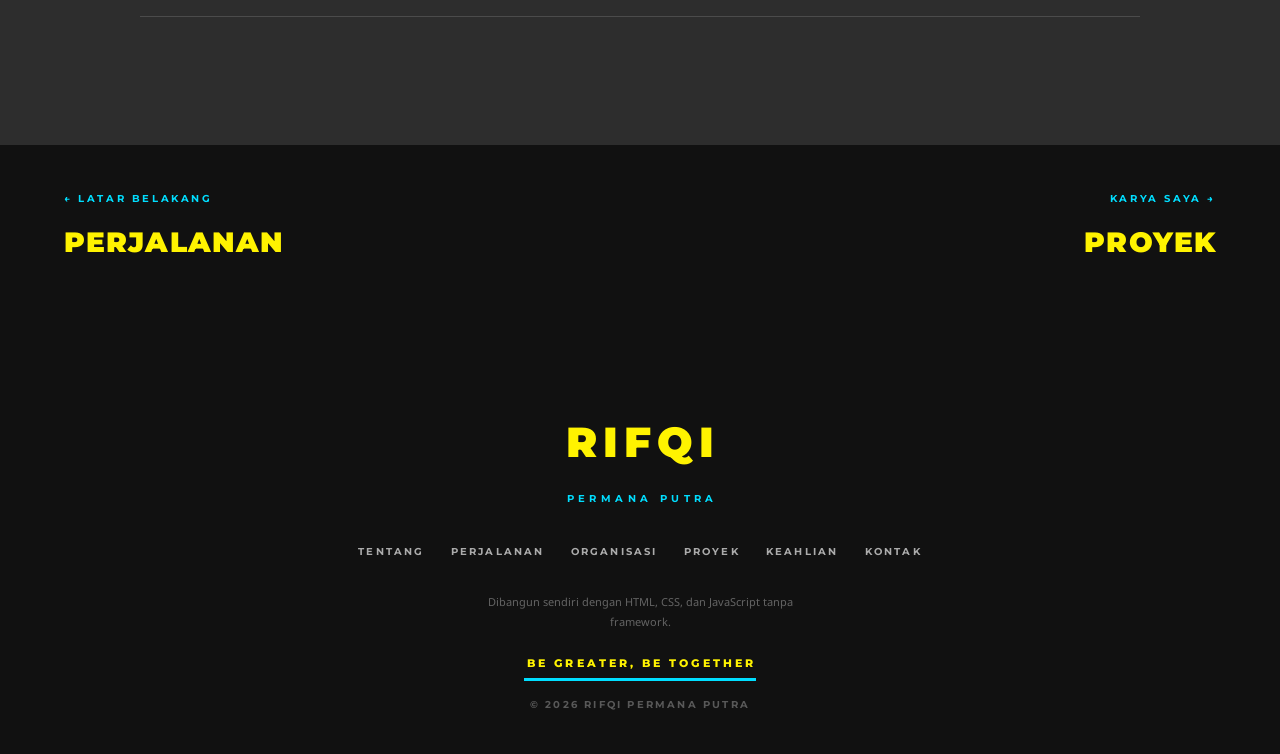
==== commit 7cf3f2a5: "Perbaiki tombol utama, ringkas keahlian, dan rapikan tampilan HP - Beri gaya dasar .btn-guide (blok " ====
--- a/index.html
+++ b/index.html
@@ -11,11 +11,14 @@
 <meta property="og:site_name" content="Rifqi Permana Putra">
 <meta property="og:title" content="Rifqi Permana Putra — AI &amp; Frontend Developer">
 <meta property="og:description" content="Lima proyek: sistem aduan ICT Pertamina, chatbot 167 peraturan daerah, asisten AI multi-RAG, platform event kampus, dan pembukuan toko.">
+<meta property="og:image" content="assets/img/og.png">
+<meta property="og:image:width" content="1200">
+<meta property="og:image:height" content="630">
 <meta name="twitter:card" content="summary_large_image">
 <link rel="preconnect" href="https://fonts.googleapis.com">
 <link rel="preconnect" href="https://fonts.gstatic.com" crossorigin>
 <link href="https://fonts.googleapis.com/css2?family=Montserrat:wght@700;800;900&family=Noto+Sans:wght@400;500;700&display=swap" rel="stylesheet">
-<link rel="stylesheet" href="assets/css/style.css?v=26">
+<link rel="stylesheet" href="assets/css/style.css?v=29">
 </head>
 <body>
 
@@ -67,7 +70,7 @@
     <li><a href="#fokus"><em>05</em><b>FOCUS</b><span>Dua Bidang Utama</span></a></li>
     <li><a href="proyek.html"><em>06</em><b>WORKS</b><span>Lima Proyek</span></a></li>
     <li><a href="#carakerja"><em>07</em><b>METHOD</b><span>Cara Saya Bekerja</span></a></li>
-    <li><a href="#keahlian"><em>08</em><b>SKILLS</b><span>Keahlian Bertingkat</span></a></li>
+    <li><a href="#keahlian"><em>08</em><b>SKILLS</b><span>Keahlian</span></a></li>
     <li><a href="kontak.html"><em>09</em><b>CONTACT</b><span>Hubungi Saya</span></a></li>
   </ul>
   <div class="site-nav-drawer__foot">
@@ -94,6 +97,10 @@
        style="bottom:8%;right:6%;width:clamp(70px,10vw,150px);color:rgba(17,17,17,.1)">
     <svg viewBox="0 0 100 100"><use href="#deco-flower"/></svg>
   </div>
+
+  <figure class="fv__photo">
+    <img src="assets/img/hero.jpg" alt="Rifqi Permana Putra" width="600" height="800">
+  </figure>
 
   <div class="fv__inner">
     <p class="fv__eyebrow">TEKNIK INFORMATIKA · UNIVERSITAS ISLAM RIAU</p>
@@ -279,9 +286,9 @@
       <a class="btn-more btn-more--dark" href="proyek.html#perda" data-reveal><span>SELENGKAPNYA</span></a>
     </div>
     <div class="ksys__art scatter" data-reveal>
-      <div class="scatter__item"><img src="assets/img/projects/valorant-rag-pipeline.png" alt="Alur pipeline RAG" loading="lazy"></div>
-      <div class="scatter__item"><img src="assets/img/projects/valorant-langgraph.png" alt="Graf alur LangGraph" loading="lazy"></div>
-      <div class="scatter__item"><img src="assets/img/projects/valorant-knowledge-base.png" alt="Basis pengetahuan" loading="lazy"></div>
+      <div class="scatter__item"><img src="assets/img/projects/valorant-rag-pipeline-960.jpg" alt="Alur pipeline RAG" loading="lazy"></div>
+      <div class="scatter__item"><img src="assets/img/projects/valorant-langgraph-960.jpg" alt="Graf alur LangGraph" loading="lazy"></div>
+      <div class="scatter__item"><img src="assets/img/projects/valorant-knowledge-base-960.jpg" alt="Basis pengetahuan" loading="lazy"></div>
     </div>
   </div>
   <p class="ksys__bigtype" aria-hidden="true">RETRIEVAL</p>
@@ -307,9 +314,9 @@
         <a class="btn-more btn-more--dark" href="proyek.html#sigap" data-reveal><span>SELENGKAPNYA</span></a>
       </div>
       <div class="ksys__art scatter" data-reveal>
-        <div class="scatter__item"><img src="assets/img/projects/valorant-chat-ui.png" alt="Antarmuka percakapan" loading="lazy"></div>
-        <div class="scatter__item"><img src="assets/img/projects/valorant-dashboard.png" alt="Dasbor aplikasi" loading="lazy"></div>
-        <div class="scatter__item"><svg viewBox="0 0 400 300" role="img" aria-label="Ilustrasi antarmuka"><use href="#art-ui"/></svg></div>
+        <div class="scatter__item"><img src="assets/img/projects/sigap-960.jpg" alt="Halaman awal SIGAP" loading="lazy"></div>
+        <div class="scatter__item"><img src="assets/img/projects/kampushub-960.jpg" alt="Beranda KampusHub" loading="lazy"></div>
+        <div class="scatter__item"><img src="assets/img/projects/rekap-960.jpg" alt="Dasbor Rekap Keuangan" loading="lazy"></div>
       </div>
     </div>
   </div>
@@ -388,7 +395,7 @@
         <span class="sig-thumb__ring sig-thumb__ring--outer"></span>
         <span class="sig-thumb__ring sig-thumb__ring--inner"></span>
         <span class="sig-thumb__shine">
-          <img src="assets/img/projects/sigap.png" alt="" loading="lazy">
+          <img src="assets/img/projects/sigap-thumb.jpg" alt="" loading="lazy">
         </span>
         <span class="sig-thumb__pointer"></span>
       </span>
@@ -400,7 +407,7 @@
         <span class="sig-thumb__ring sig-thumb__ring--outer"></span>
         <span class="sig-thumb__ring sig-thumb__ring--inner"></span>
         <span class="sig-thumb__shine">
-          <img src="assets/img/projects/perda.png" alt="" loading="lazy">
+          <img src="assets/img/projects/perda-thumb.jpg" alt="" loading="lazy">
         </span>
         <span class="sig-thumb__pointer"></span>
       </span>
@@ -412,7 +419,7 @@
         <span class="sig-thumb__ring sig-thumb__ring--outer"></span>
         <span class="sig-thumb__ring sig-thumb__ring--inner"></span>
         <span class="sig-thumb__shine">
-          <img src="assets/img/projects/valorant-chat-ui.png" alt="" loading="lazy">
+          <img src="assets/img/projects/valorant-chat-ui-thumb.jpg" alt="" loading="lazy">
         </span>
         <span class="sig-thumb__pointer"></span>
       </span>
@@ -424,7 +431,7 @@
         <span class="sig-thumb__ring sig-thumb__ring--outer"></span>
         <span class="sig-thumb__ring sig-thumb__ring--inner"></span>
         <span class="sig-thumb__shine">
-          <img src="assets/img/projects/kampushub.png" alt="" loading="lazy">
+          <img src="assets/img/projects/kampushub-thumb.jpg" alt="" loading="lazy">
         </span>
         <span class="sig-thumb__pointer"></span>
       </span>
@@ -436,7 +443,7 @@
         <span class="sig-thumb__ring sig-thumb__ring--outer"></span>
         <span class="sig-thumb__ring sig-thumb__ring--inner"></span>
         <span class="sig-thumb__shine">
-          <img src="assets/img/projects/rekap.png" alt="" loading="lazy">
+          <img src="assets/img/projects/rekap-thumb.jpg" alt="" loading="lazy">
         </span>
         <span class="sig-thumb__pointer"></span>
       </span>
@@ -447,7 +454,7 @@
   <!-- panel 1 — SIGAP -->
   <div class="sig-panel sig__hero is-active" id="sig-panel-1" role="tabpanel" aria-labelledby="sig-tab-1">
     <div class="sig__hero-art">
-      <img src="assets/img/projects/sigap.png" alt="Halaman awal SIGAP" loading="lazy">
+      <img src="assets/img/projects/sigap-960.jpg" alt="Halaman awal SIGAP" loading="lazy">
     </div>
     <div class="sig__hero-copy">
       <p class="sig__hero-kicker">KERJA PRAKTIK · 2026 · TIM 5 ORANG</p>
@@ -466,7 +473,7 @@
   <!-- panel 2 — PERDA AI -->
   <div class="sig-panel sig__hero" id="sig-panel-2" role="tabpanel" aria-labelledby="sig-tab-2">
     <div class="sig__hero-art">
-      <img src="assets/img/projects/perda.png" alt="Antarmuka Perda AI" loading="lazy">
+      <img src="assets/img/projects/perda-960.jpg" alt="Antarmuka Perda AI" loading="lazy">
     </div>
     <div class="sig__hero-copy">
       <p class="sig__hero-kicker">PROYEK KULIAH · 2026 · TIM 5 ORANG</p>
@@ -484,7 +491,7 @@
   <!-- panel 3 — VALORANT AI -->
   <div class="sig-panel sig__hero" id="sig-panel-3" role="tabpanel" aria-labelledby="sig-tab-3">
     <div class="sig__hero-art">
-      <img src="assets/img/projects/valorant-chat-ui.png" alt="Antarmuka percakapan AI Valorant Assistant" loading="lazy">
+      <img src="assets/img/projects/valorant-chat-ui-960.jpg" alt="Antarmuka percakapan AI Valorant Assistant" loading="lazy">
     </div>
     <div class="sig__hero-copy">
       <p class="sig__hero-kicker">PROYEK KULIAH · 2026 · MANDIRI</p>
@@ -502,7 +509,7 @@
   <!-- panel 4 — KAMPUSHUB -->
   <div class="sig-panel sig__hero" id="sig-panel-4" role="tabpanel" aria-labelledby="sig-tab-4">
     <div class="sig__hero-art">
-      <img src="assets/img/projects/kampushub.png" alt="Beranda KampusHub" loading="lazy">
+      <img src="assets/img/projects/kampushub-960.jpg" alt="Beranda KampusHub" loading="lazy">
     </div>
     <div class="sig__hero-copy">
       <p class="sig__hero-kicker">PROYEK KULIAH · 2026 · MANDIRI</p>
@@ -520,7 +527,7 @@
   <!-- panel 5 — REKAP KEUANGAN -->
   <div class="sig-panel sig__hero" id="sig-panel-5" role="tabpanel" aria-labelledby="sig-tab-5">
     <div class="sig__hero-art">
-      <img src="assets/img/projects/rekap.png" alt="Dasbor Rekap Keuangan" loading="lazy">
+      <img src="assets/img/projects/rekap-960.jpg" alt="Dasbor Rekap Keuangan" loading="lazy">
     </div>
     <div class="sig__hero-copy">
       <p class="sig__hero-kicker">PROYEK PRIBADI · MANDIRI · SUDAH TAYANG</p>
@@ -555,97 +562,45 @@
   </ul>
 </section>
 
-<!-- ========== ARSITEKTUR ========== -->
-<section class="special" id="arsitektur">
-  <div class="special__inner">
-    <h2 class="sec__label sec__label--gold" data-reveal>ARCHITECTURE</h2>
-    <p class="special__cap" data-reveal>
-      Alur Multi-RAG pada AI Valorant Assistant — klasifikasi maksud di depan,
-      tiga vector store terpisah di belakang.
-    </p>
-    <div class="special__figure" data-reveal>
-      <img src="assets/img/projects/valorant-architecture.png" alt="Diagram arsitektur Multi-RAG dengan intent routing" loading="lazy">
-    </div>
-    <a class="btn-more" href="proyek.html#valorant" data-reveal><span>BACA PENJELASANNYA</span></a>
-  </div>
-</section>
-
-<!-- ========== KEAHLIAN BERTINGKAT ========== -->
+<!-- ========== KEAHLIAN ========== -->
 <section class="pkg" id="keahlian">
   <div class="pkg__head">
     <h2 class="sec__label sec__label--gold" data-reveal>SKILLS</h2>
     <p class="pkg__title" data-reveal><span class="glitch" data-text="Keahlian">Keahlian</span></p>
   </div>
 
-  <div class="pkg__panel is-active">
-
-    <article class="pkg-card" data-reveal>
-      <p class="pkg-card__flag">BIDANG UTAMA</p>
-      <div class="pkg-card__art"><svg class="dish-art" viewBox="0 0 400 300"><use href="#art-ai"/></svg></div>
-      <div class="pkg-card__body">
-        <h3 class="pkg-card__name">AI &amp; LLM<br><small>ENGINEERING</small></h3>
-        <p class="pkg-card__note">Merancang cara sistem mencari jawaban, lalu mengukur seberapa akurat hasilnya.</p>
-        <ul class="skill-list">
-          <li><span>Arsitektur RAG</span><span class="lvl"><i class="on"></i><i class="on"></i><i class="on"></i><i class="on"></i><i></i></span></li>
-          <li><span>LangChain</span><span class="lvl"><i class="on"></i><i class="on"></i><i class="on"></i><i class="on"></i><i></i></span></li>
-          <li><span>Vector DB · ChromaDB</span><span class="lvl"><i class="on"></i><i class="on"></i><i class="on"></i><i class="on"></i><i></i></span></li>
-          <li><span>LangGraph</span><span class="lvl"><i class="on"></i><i class="on"></i><i class="on"></i><i></i><i></i></span></li>
-          <li><span>Embedding &amp; sentence-transformers</span><span class="lvl"><i class="on"></i><i class="on"></i><i class="on"></i><i></i><i></i></span></li>
-          <li><span>Knowledge Graph · Neo4j</span><span class="lvl"><i class="on"></i><i class="on"></i><i class="on"></i><i></i><i></i></span></li>
-          <li><span>Evaluasi · RAGAS, LangSmith</span><span class="lvl"><i class="on"></i><i class="on"></i><i class="on"></i><i></i><i></i></span></li>
-        </ul>
-      </div>
-    </article>
-
-    <article class="pkg-card" data-reveal>
-      <div class="pkg-card__art"><svg class="dish-art" viewBox="0 0 400 300"><use href="#art-ui"/></svg></div>
-      <div class="pkg-card__body">
-        <h3 class="pkg-card__name">FRONTEND</h3>
-        <p class="pkg-card__note">Empat dari lima proyek saya kerjakan sampai ke tampilannya.</p>
-        <ul class="skill-list">
-          <li><span>React 19</span><span class="lvl"><i class="on"></i><i class="on"></i><i class="on"></i><i class="on"></i><i></i></span></li>
-          <li><span>Tailwind CSS v4</span><span class="lvl"><i class="on"></i><i class="on"></i><i class="on"></i><i class="on"></i><i></i></span></li>
-          <li><span>Vite</span><span class="lvl"><i class="on"></i><i class="on"></i><i class="on"></i><i class="on"></i><i></i></span></li>
-          <li><span>TypeScript</span><span class="lvl"><i class="on"></i><i class="on"></i><i class="on"></i><i></i><i></i></span></li>
-          <li><span>Next.js 15</span><span class="lvl"><i class="on"></i><i class="on"></i><i class="on"></i><i></i><i></i></span></li>
-          <li><span>Framer Motion</span><span class="lvl"><i class="on"></i><i class="on"></i><i class="on"></i><i></i><i></i></span></li>
-        </ul>
-      </div>
-    </article>
-
-    <article class="pkg-card pkg-card--std" data-reveal>
-      <div class="pkg-card__art"><svg class="dish-art" viewBox="0 0 400 300"><use href="#art-db"/></svg></div>
-      <div class="pkg-card__body">
-        <h3 class="pkg-card__name">BACKEND &amp; DATABASE</h3>
-        <ul class="skill-list">
-          <li><span>Firebase · Auth &amp; Firestore</span><span class="lvl"><i class="on"></i><i class="on"></i><i class="on"></i><i class="on"></i><i></i></span></li>
-          <li><span>Node.js &amp; Express</span><span class="lvl"><i class="on"></i><i class="on"></i><i class="on"></i><i></i><i></i></span></li>
-          <li><span>Python</span><span class="lvl"><i class="on"></i><i class="on"></i><i class="on"></i><i></i><i></i></span></li>
-          <li><span>FastAPI</span><span class="lvl"><i class="on"></i><i class="on"></i><i class="on"></i><i></i><i></i></span></li>
-          <li><span>SQLite</span><span class="lvl"><i class="on"></i><i class="on"></i><i class="on"></i><i></i><i></i></span></li>
-          <li><span>Autentikasi &amp; hak akses</span><span class="lvl"><i class="on"></i><i class="on"></i><i class="on"></i><i></i><i></i></span></li>
-        </ul>
-      </div>
-    </article>
-
-    <article class="pkg-card pkg-card--std" data-reveal>
-      <div class="pkg-card__art"><svg class="dish-art" viewBox="0 0 400 300"><use href="#art-spark"/></svg></div>
-      <div class="pkg-card__body">
-        <h3 class="pkg-card__name">KOLABORASI &amp; ALAT</h3>
-        <p class="pkg-card__note">Semuanya menempel ke pengalaman yang bisa saya ceritakan.</p>
-        <ul class="skill-list">
-          <li><span>Kerja sama tim <em>· dua proyek bertim 5 orang</em></span><span class="lvl"><i class="on"></i><i class="on"></i><i class="on"></i><i class="on"></i><i></i></span></li>
-          <li><span>Kepemimpinan <em>· Kepala Divisi Kominfo</em></span><span class="lvl"><i class="on"></i><i class="on"></i><i class="on"></i><i></i><i></i></span></li>
-          <li><span>Canva</span><span class="lvl"><i class="on"></i><i class="on"></i><i class="on"></i><i class="on"></i><i></i></span></li>
-          <li><span>Microsoft Office</span><span class="lvl"><i class="on"></i><i class="on"></i><i class="on"></i><i class="on"></i><i></i></span></li>
-          <li><span>Figma</span><span class="lvl"><i class="on"></i><i class="on"></i><i class="on"></i><i></i><i></i></span></li>
-          <li><span>CapCut</span><span class="lvl"><i class="on"></i><i class="on"></i><i class="on"></i><i></i><i></i></span></li>
-        </ul>
-      </div>
-    </article>
-
-    <a class="btn-more btn-more--wide" href="kontak.html"><span>HUBUNGI SAYA</span></a>
-  </div>
+  <div class="skills">
+    <article class="skill-group skill-group--key" data-reveal>
+      <p class="skill-group__flag">BIDANG UTAMA</p>
+      <h3 class="skill-group__name">AI &amp; LLM</h3>
+      <ul class="skill-chips">
+        <li>RAG</li><li>LangChain</li><li>LangGraph</li><li>ChromaDB</li><li>Neo4j</li><li>RAGAS</li><li>LangSmith</li>
+      </ul>
+    </article>
+
+    <article class="skill-group" data-reveal>
+      <h3 class="skill-group__name">FRONTEND</h3>
+      <ul class="skill-chips">
+        <li>React</li><li>TypeScript</li><li>Next.js</li><li>Tailwind CSS</li><li>Vite</li>
+      </ul>
+    </article>
+
+    <article class="skill-group" data-reveal>
+      <h3 class="skill-group__name">BACKEND &amp; DATABASE</h3>
+      <ul class="skill-chips">
+        <li>Python</li><li>FastAPI</li><li>Node.js</li><li>Firebase</li><li>SQLite</li>
+      </ul>
+    </article>
+
+    <article class="skill-group" data-reveal>
+      <h3 class="skill-group__name">ALAT &amp; KOLABORASI</h3>
+      <ul class="skill-chips">
+        <li>Figma</li><li>Canva</li><li>Kerja tim</li><li>Kepemimpinan</li>
+      </ul>
+    </article>
+  </div>
+
+  <a class="btn-more btn-more--wide" href="kontak.html"><span>HUBUNGI SAYA</span></a>
 </section>
 
 <!-- ========== SPEC ========== -->
@@ -706,7 +661,7 @@
 
 <button class="back-top" id="backTop" type="button" aria-label="Kembali ke atas"><span></span></button>
 
-<script src="assets/js/sprite.js?v=26"></script>
-<script src="assets/js/main.js?v=26"></script>
+<script src="assets/js/sprite.js?v=29"></script>
+<script src="assets/js/main.js?v=29"></script>
 </body>
 </html>
--- a/assets/css/style.css
+++ b/assets/css/style.css
@@ -547,6 +547,37 @@
 .btn-more--dark:hover{ background:var(--c-cyan); color:var(--c-ink); }
 .btn-more--wide{ margin:40px auto 0; display:flex; justify-content:center; width:min(420px,100%); }
 
+/* tombol utama — blok cyan dengan bayangan keras. Satu-satunya tombol
+   berwarna cyan saat diam, supaya jelas mana aksi utama di tiap bagian. */
+.btn-guide{
+  display:inline-flex; align-items:center; justify-content:center; gap:12px;
+  margin-top:30px; padding:14px 34px;
+  background:var(--c-cyan); color:var(--c-ink);
+  border:3px solid var(--c-ink);
+  box-shadow:5px 5px 0 var(--c-ink);
+  font-family:var(--f-display); font-weight:800;
+  font-size:12px; letter-spacing:var(--ls-label); line-height:1.4;
+  transition:transform .2s var(--ease), box-shadow .2s var(--ease), background .2s var(--ease);
+}
+.btn-guide::after{ content:"→"; transition:transform .3s var(--ease); }
+.btn-guide:hover{
+  transform:translate(3px,3px);
+  box-shadow:2px 2px 0 var(--c-ink);
+  background:var(--c-yellow);
+}
+.btn-guide:hover::after{ transform:translateX(5px); }
+/* di atas latar gelap, garis dan bayangan hitam tidak terlihat */
+.tengahmalam .btn-guide,
+.page-body--dark .btn-guide{
+  border-color:var(--c-yellow);
+  box-shadow:5px 5px 0 var(--c-yellow);
+}
+.tengahmalam .btn-guide:hover,
+.page-body--dark .btn-guide:hover{
+  box-shadow:2px 2px 0 var(--c-yellow);
+  background:var(--c-white);
+}
+
 /* tombol play */
 .btn-play{
   display:inline-flex; align-items:center; gap:16px;
@@ -1436,6 +1467,49 @@
 @media (max-width:520px){
   .skill-list li{ flex-direction:column; align-items:flex-start; gap:8px; }
   .skill-list li em{ white-space:normal; }
+}
+
+/* ---------- 27b. KEAHLIAN RINGKAS ----------
+   Empat kelompok, masing-masing cukup nama dan deretan chip.
+   Satu kolom di ponsel, dua kolom mulai 700px. */
+.skills{
+  display:grid; gap:14px;
+  max-width:1100px; margin:0 auto;
+}
+@media (min-width:700px){
+  .skills{ grid-template-columns:1fr 1fr; gap:20px; }
+}
+.skill-group{
+  position:relative;
+  padding:clamp(22px,4vw,34px);
+  background:var(--c-white); color:var(--c-ink);
+  border:3px solid var(--c-ink);
+  box-shadow:6px 6px 0 var(--c-ink);
+}
+.skill-group--key{
+  background:var(--c-ink); color:var(--c-white);
+  padding-top:clamp(40px,5vw,50px);
+}
+.skill-group__flag{
+  position:absolute; top:0; left:0;
+  padding:7px 18px 7px 14px;
+  background:var(--c-cyan); color:var(--c-ink);
+  font-family:var(--f-display); font-weight:800;
+  font-size:10px; letter-spacing:.22em; line-height:1.4;
+  clip-path:polygon(0 0,100% 0,calc(100% - 12px) 100%,0 100%);
+}
+.skill-group__name{
+  font-family:var(--f-display); font-weight:900;
+  font-size:clamp(18px,2.4vw,24px); line-height:1.2; letter-spacing:.04em;
+  margin-bottom:16px;
+}
+.skill-group--key .skill-group__name{ color:var(--c-yellow); }
+.skill-chips{ display:flex; flex-wrap:wrap; gap:8px; }
+.skill-chips li{
+  padding:7px 13px;
+  border:2px solid currentColor;
+  font-family:var(--f-display); font-weight:700;
+  font-size:12px; letter-spacing:.06em; line-height:1.4;
 }
 
 /* ---------- 28. FIGUR ARSITEKTUR ---------- */
@@ -1808,3 +1882,65 @@
   /* tautan di tabel profil sudah 40px, dinaikkan sedikit agar nyaman */
   .spec__link{ padding:10px 0; }
 }
+
+/* ---------- 38. FOTO DIRI DI HERO ----------
+   Kartu foto miring dengan bayangan cyan, menempati area langit.
+   Di ponsel ia duduk di pita langit atas dan sedikit menjorok ke bidang kuning. */
+.fv__photo{
+  position:absolute; z-index:0; margin:0;
+  top:50%; right:clamp(24px,7vw,120px);
+  width:clamp(220px,24vw,360px);
+  transform:translateY(-50%) rotate(4deg);
+  border:6px solid var(--c-ink);
+  box-shadow:12px 12px 0 var(--c-cyan);
+  background:var(--c-ink);
+}
+.fv__photo img{
+  display:block; width:100%; height:auto;
+  aspect-ratio:3/4; object-fit:cover;
+}
+@media (max-width:900px){
+  .fv{ padding-top:calc(var(--header-h) + 178px); }
+  .fv__photo{
+    top:calc(var(--header-h) + 12px); right:22px;
+    width:112px;
+    transform:rotate(5deg);
+    border-width:4px;
+    box-shadow:6px 6px 0 var(--c-cyan);
+  }
+}
+
+/* ---------- 39. PENYESUAIAN PONSEL LANJUTAN ---------- */
+
+/* Bilah loncat menyelinap ke balik header saat menggulir turun dan
+   kembali saat menggulir naik, supaya tidak terus memakan tinggi layar. */
+@media (max-width:750px){
+  .anchors{ transition:transform .3s var(--ease); }
+  .anchors.is-tucked{ transform:translateY(-115%); }
+
+  /* tombol header tidak boleh patah jadi dua baris */
+  .btn-reserve{ white-space:nowrap; padding-inline:14px; letter-spacing:.14em; }
+
+  /* pemilih proyek: satu baris yang bisa digeser, bukan 4 + 1 */
+  .sig-tabs{
+    flex-wrap:nowrap; justify-content:flex-start;
+    gap:14px; overflow-x:auto;
+    margin-inline:calc(var(--pad-x) * -1);
+    padding:8px var(--pad-x) 6px;
+    scroll-snap-type:x proximity;
+    scrollbar-width:none;
+  }
+  .sig-tabs::-webkit-scrollbar{ display:none; }
+  .sig-thumb{ flex:none; width:78px; scroll-snap-align:center; }
+}
+@media (prefers-reduced-motion:reduce){
+  .anchors{ transition:none; }
+}
+
+/* kisi istilah: 4 kartu dibagi 2×2 atau 4 sejajar, tidak pernah 3 + 1 */
+@media (min-width:620px) and (max-width:1099px){
+  .kw__grid{ grid-template-columns:repeat(2,minmax(0,1fr)); }
+}
+@media (min-width:1100px){
+  .kw__grid{ grid-template-columns:repeat(4,minmax(0,1fr)); }
+}
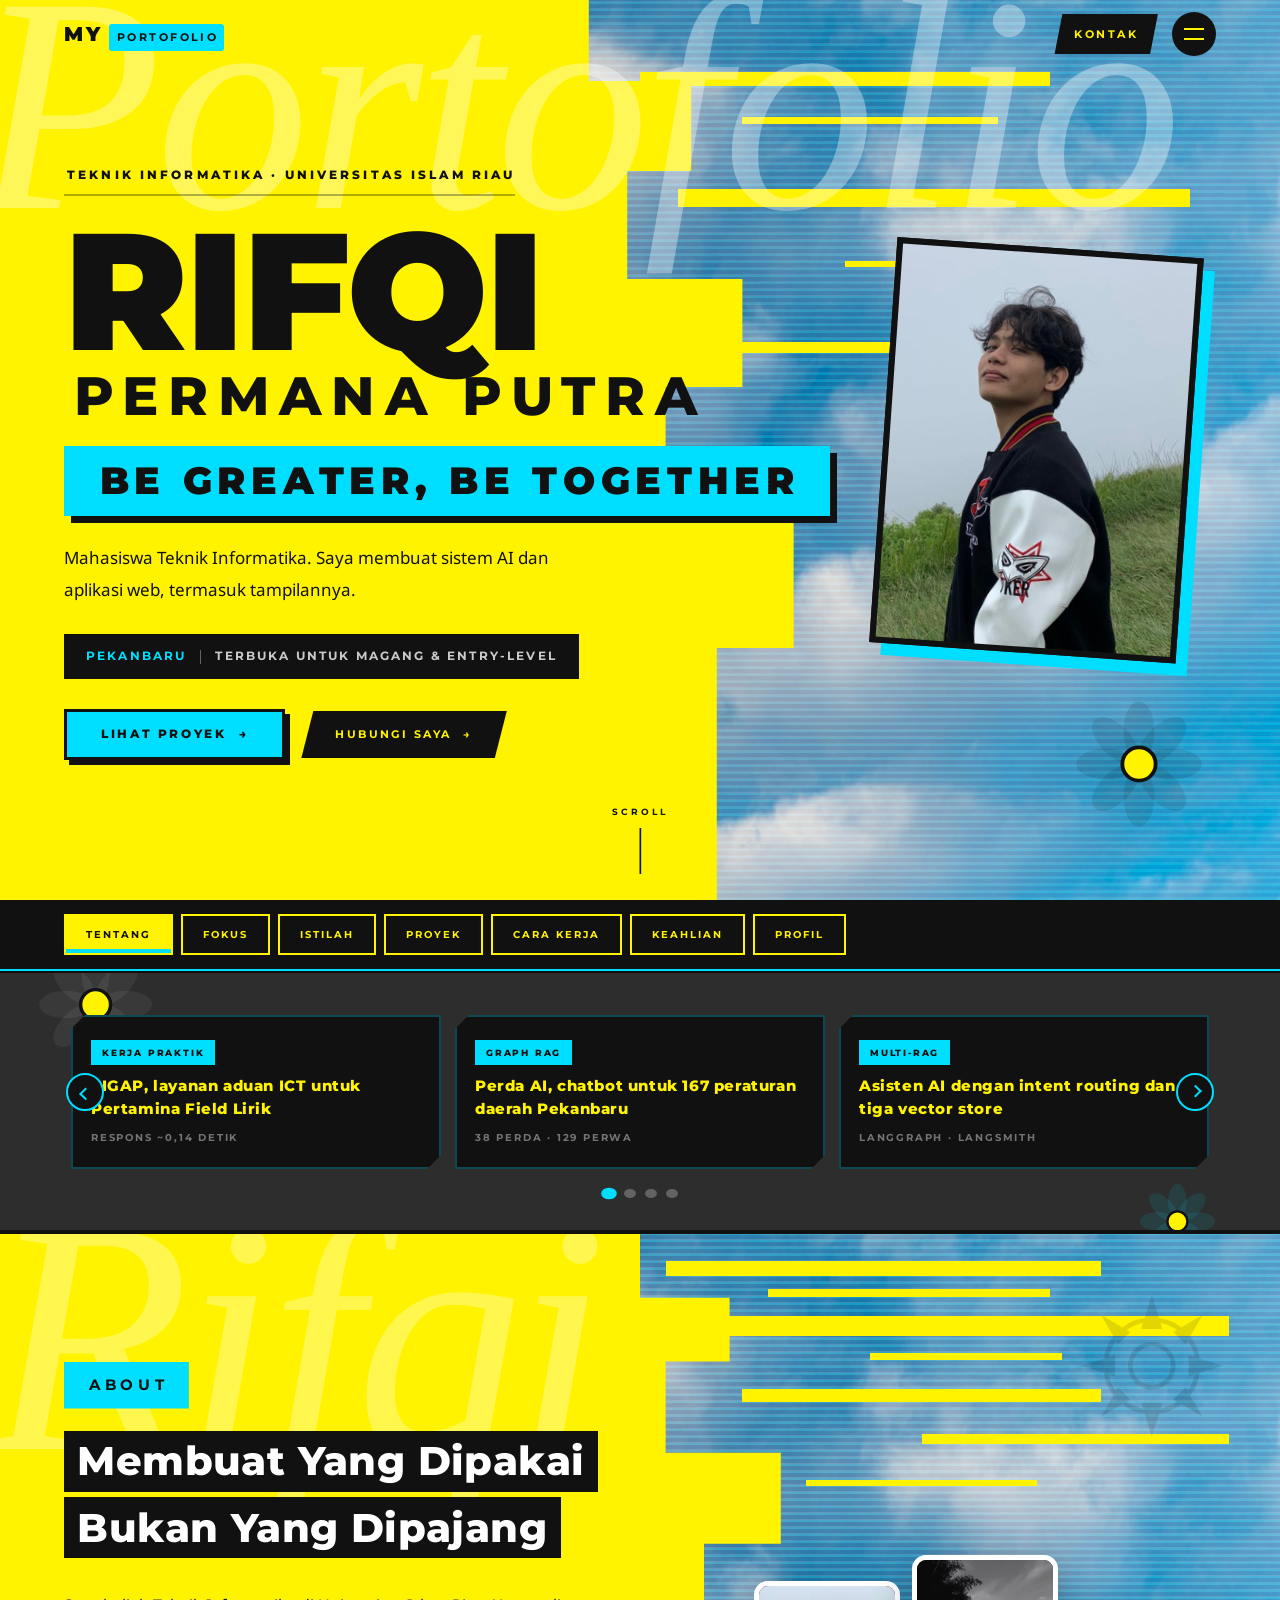
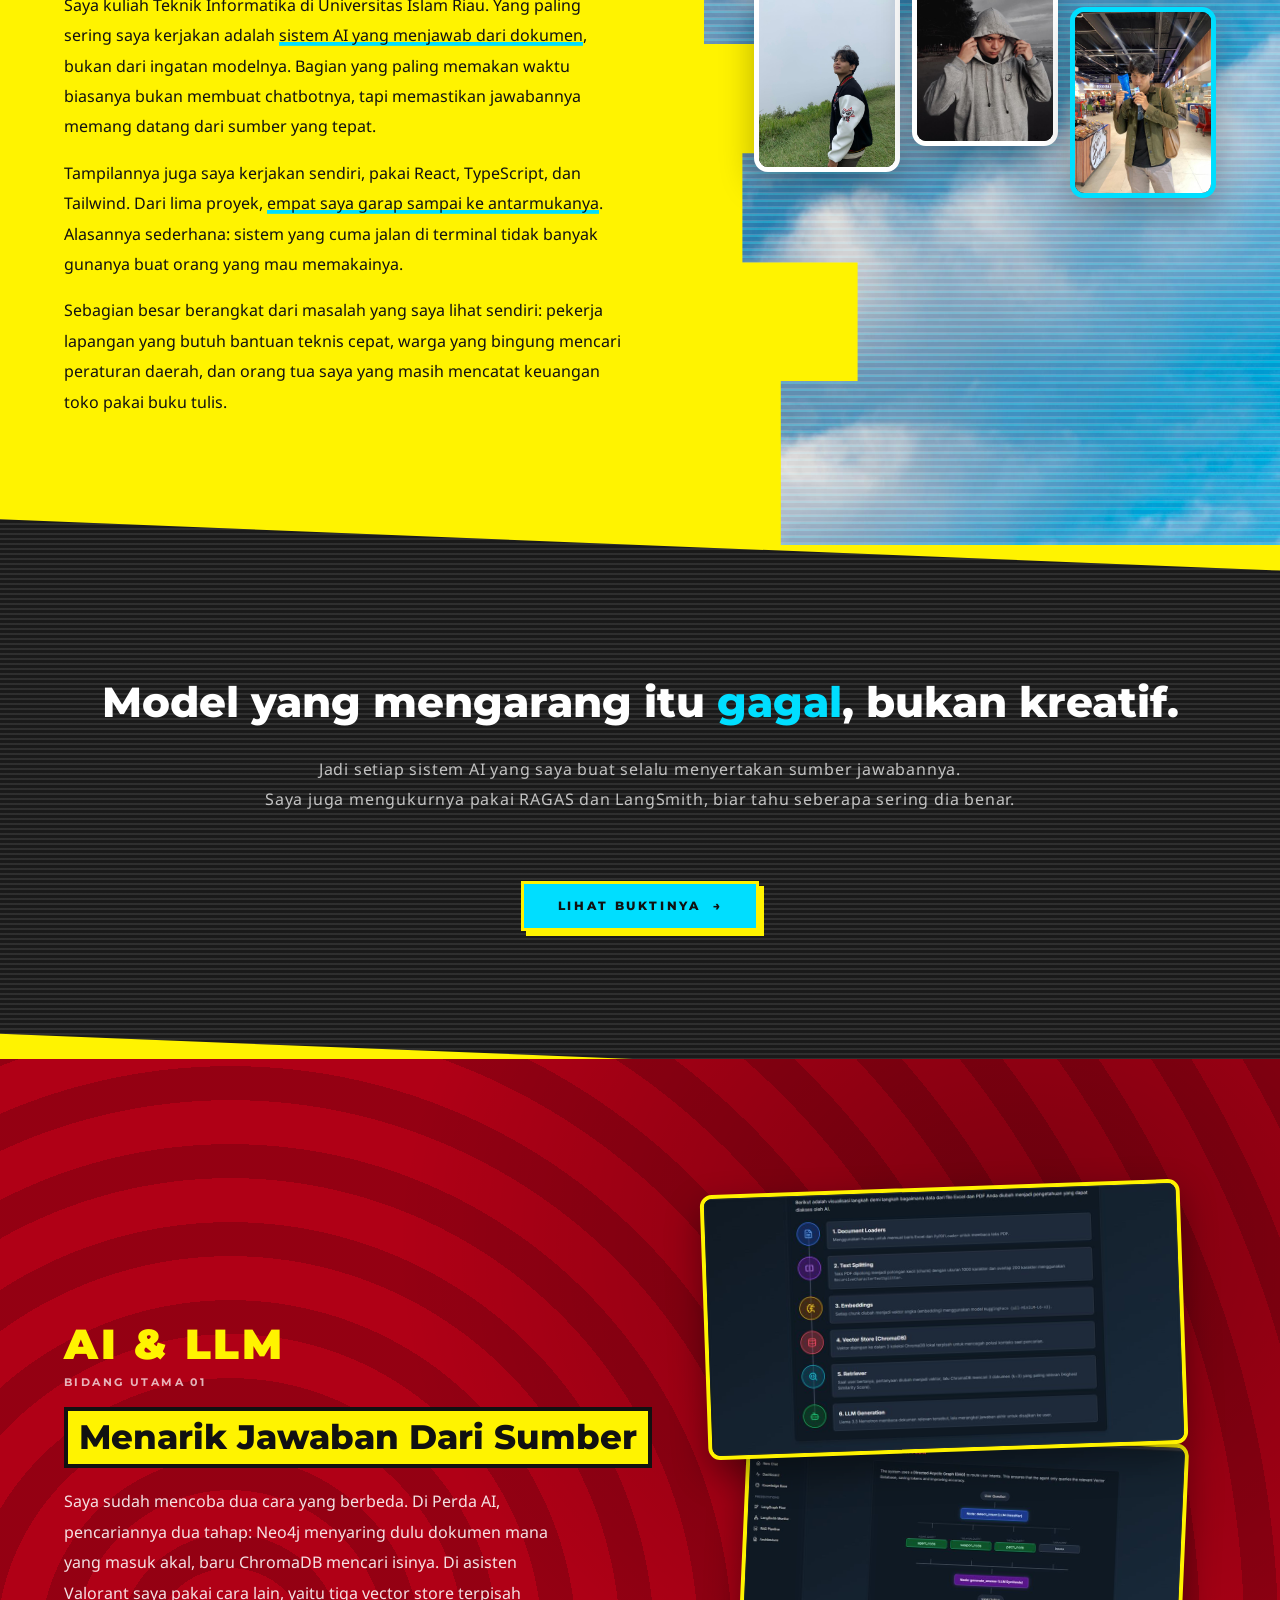
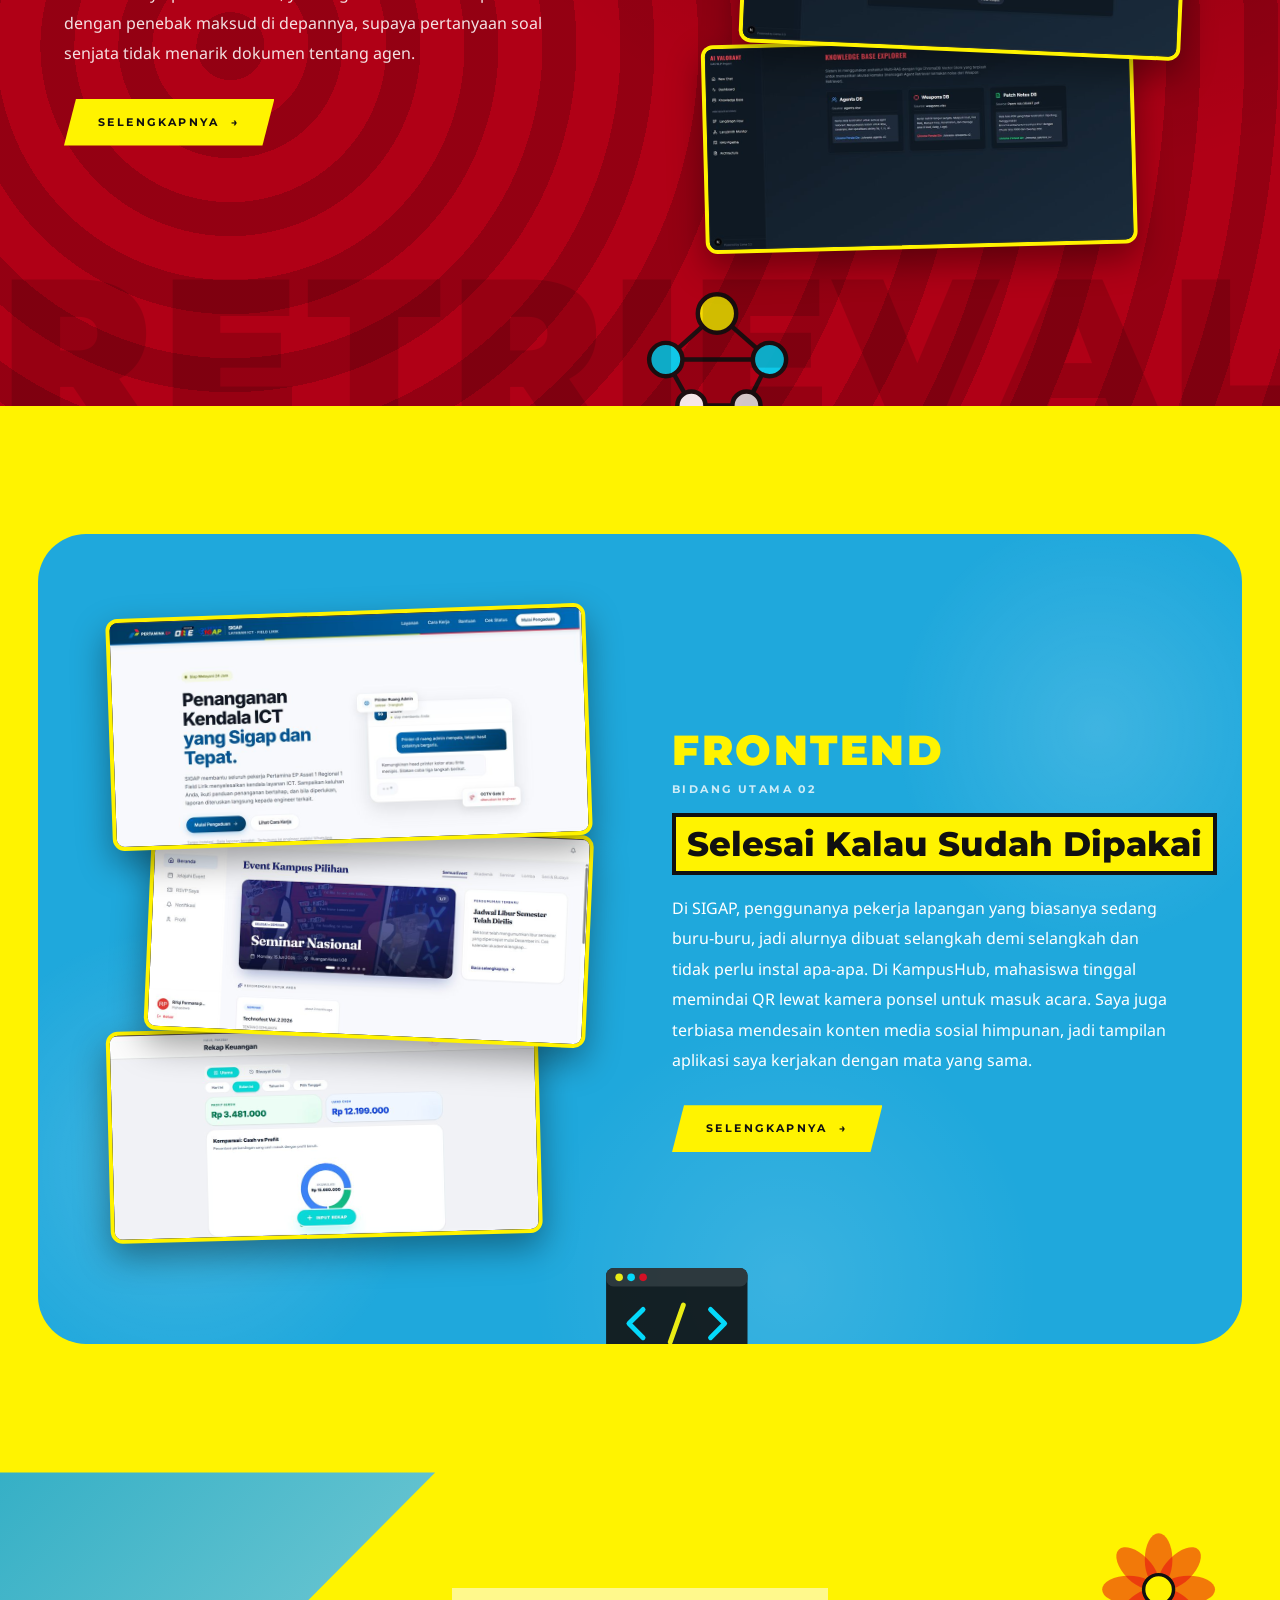
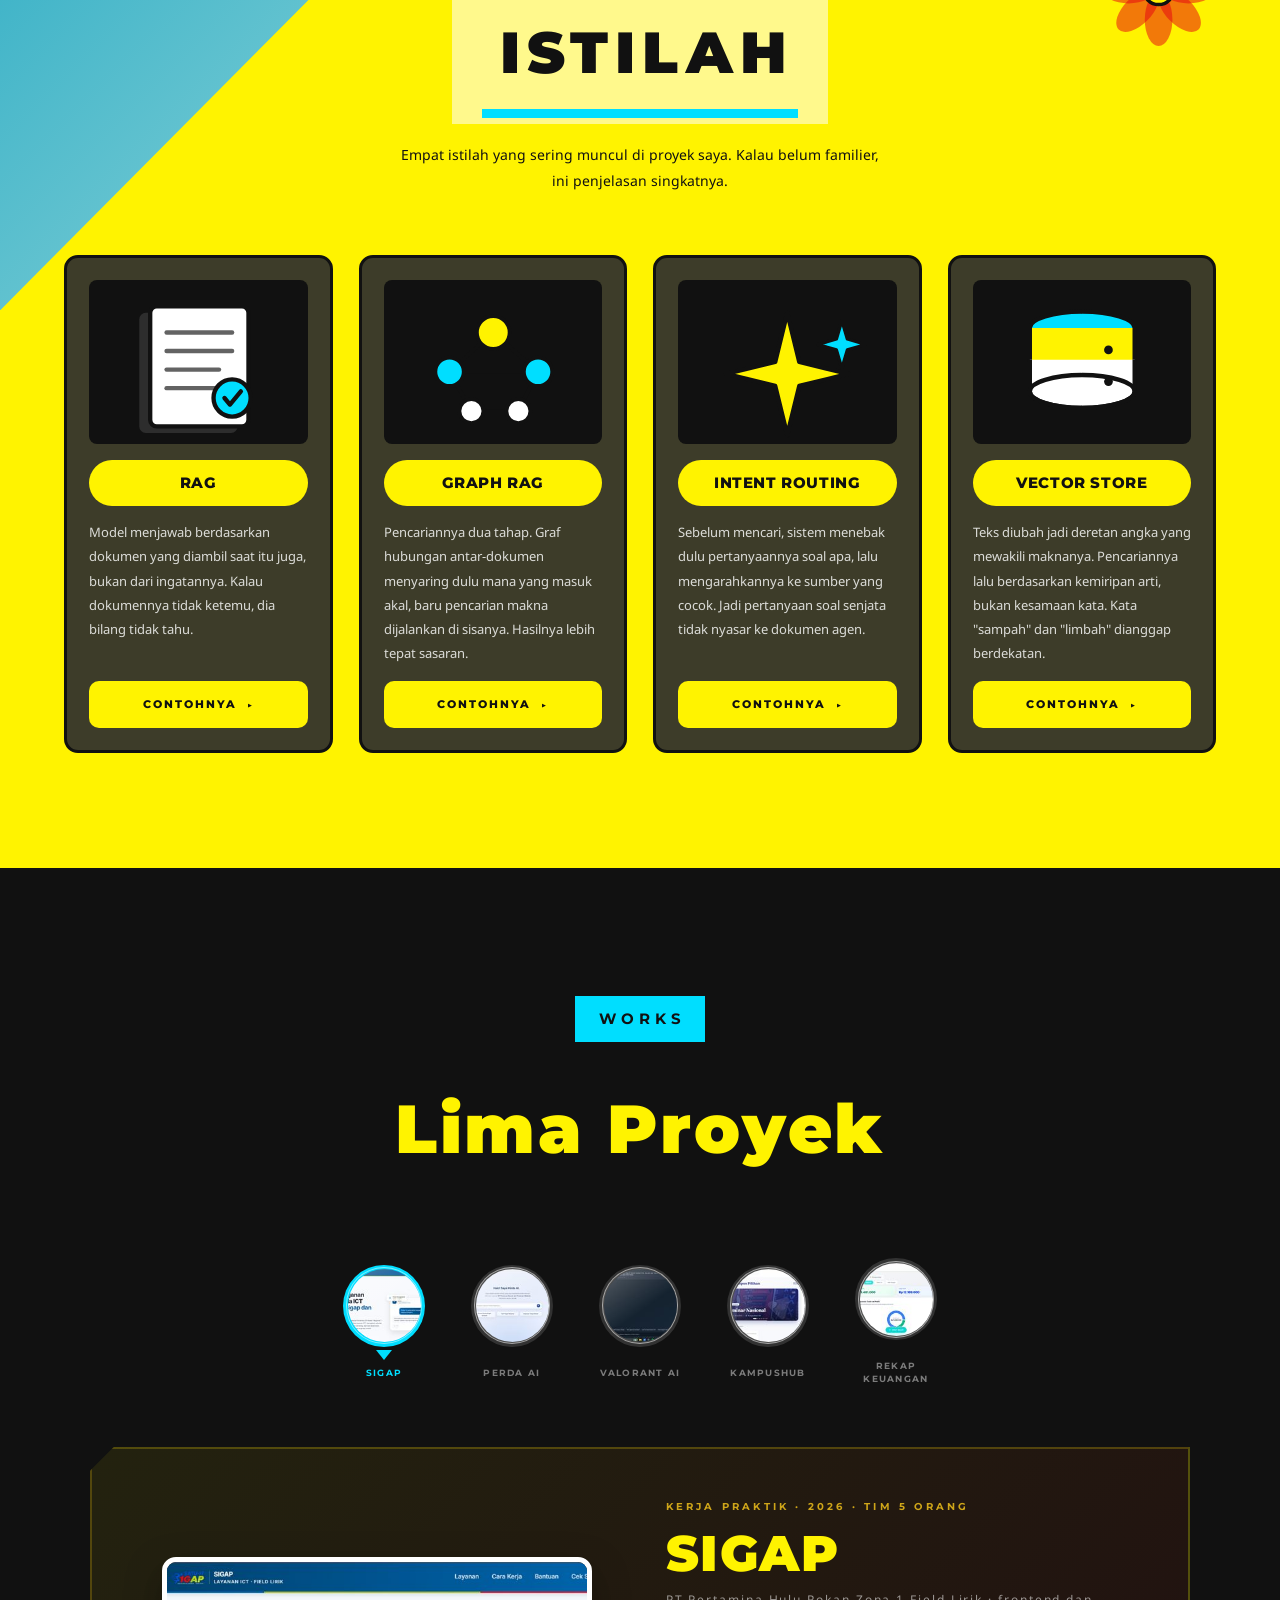
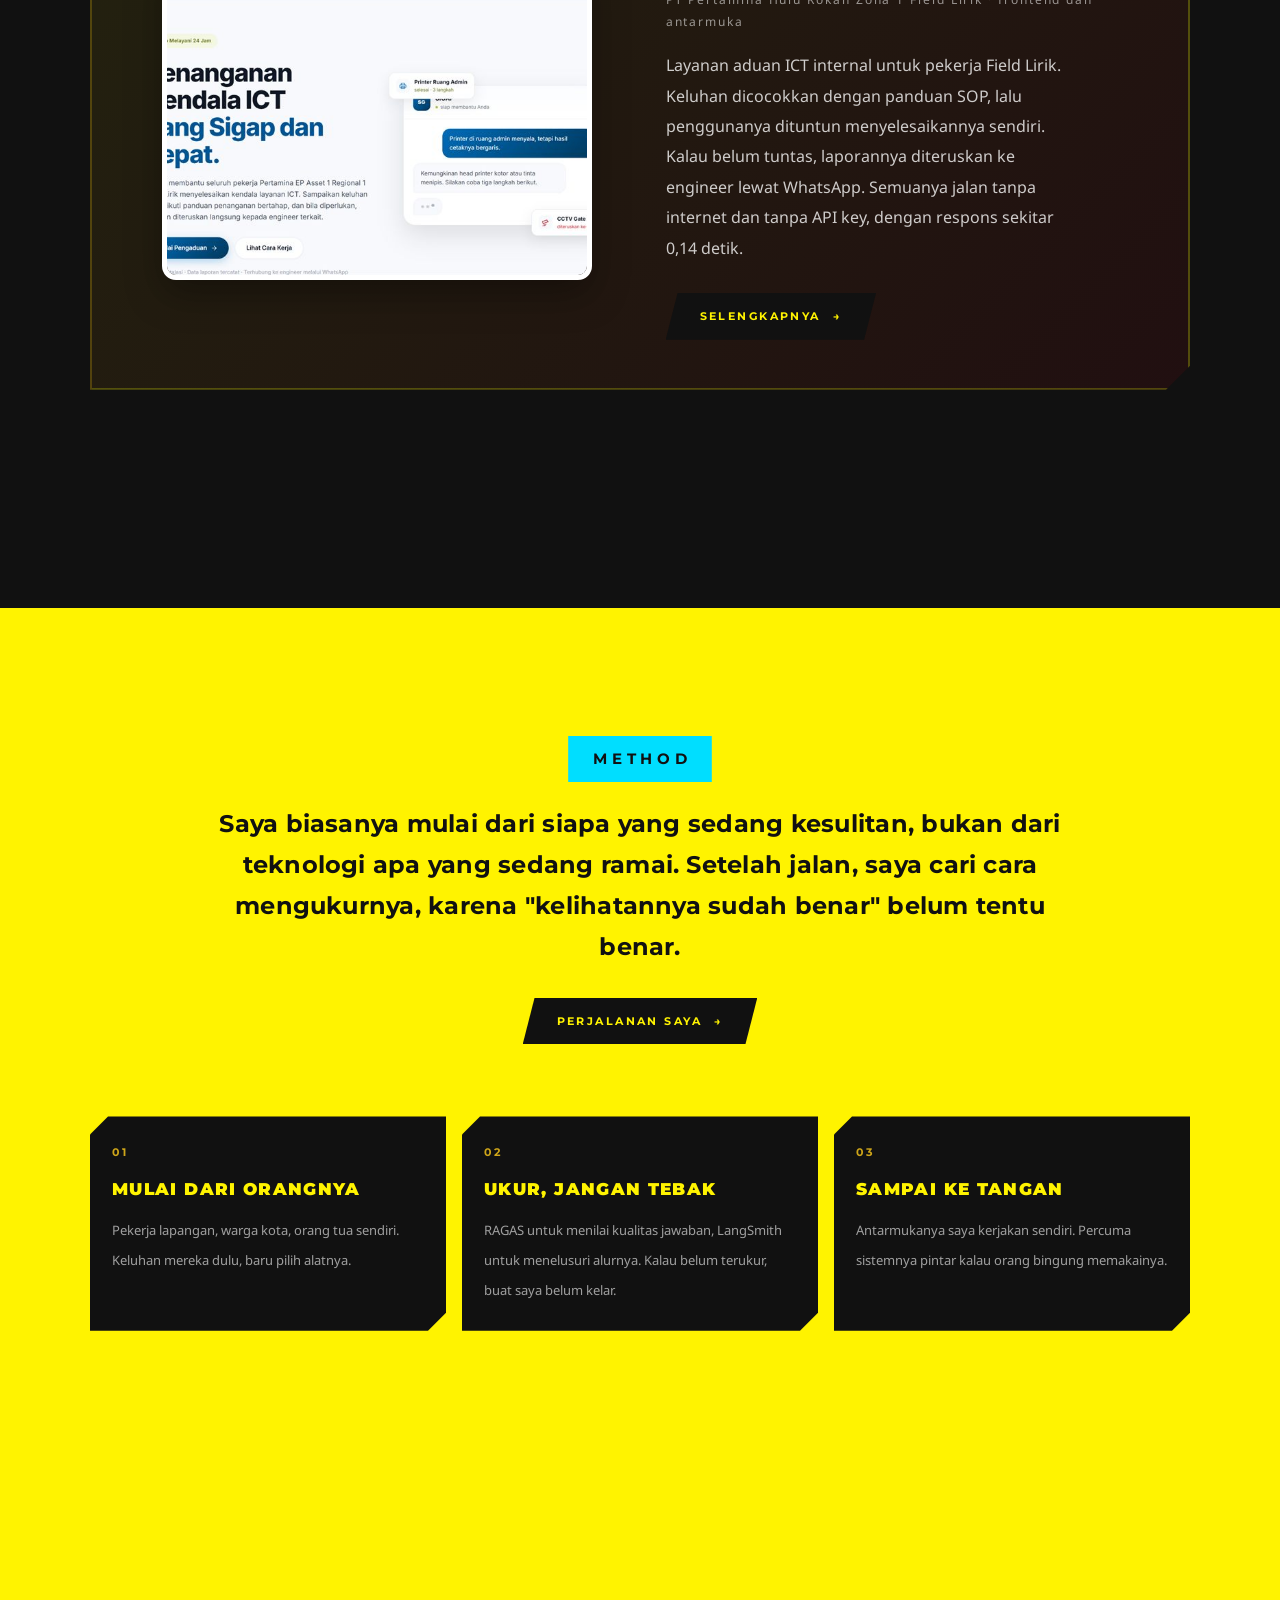
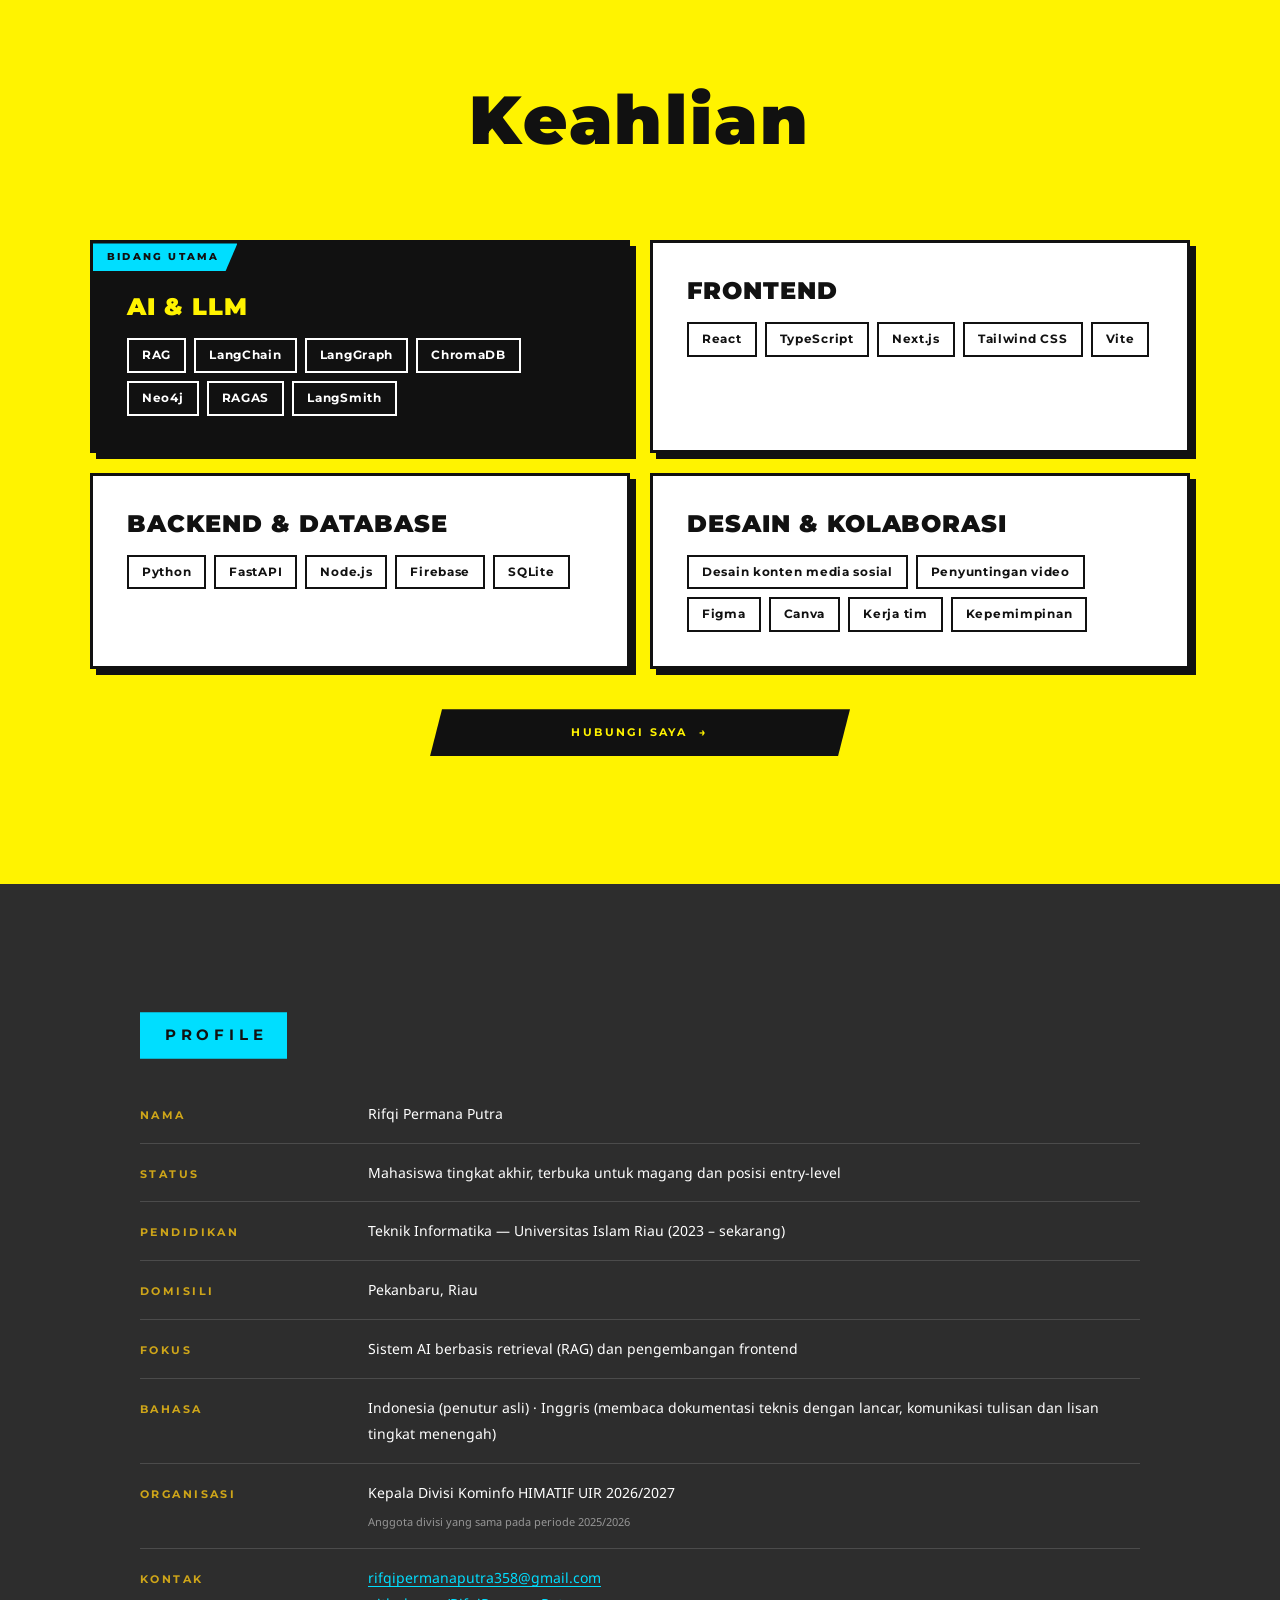
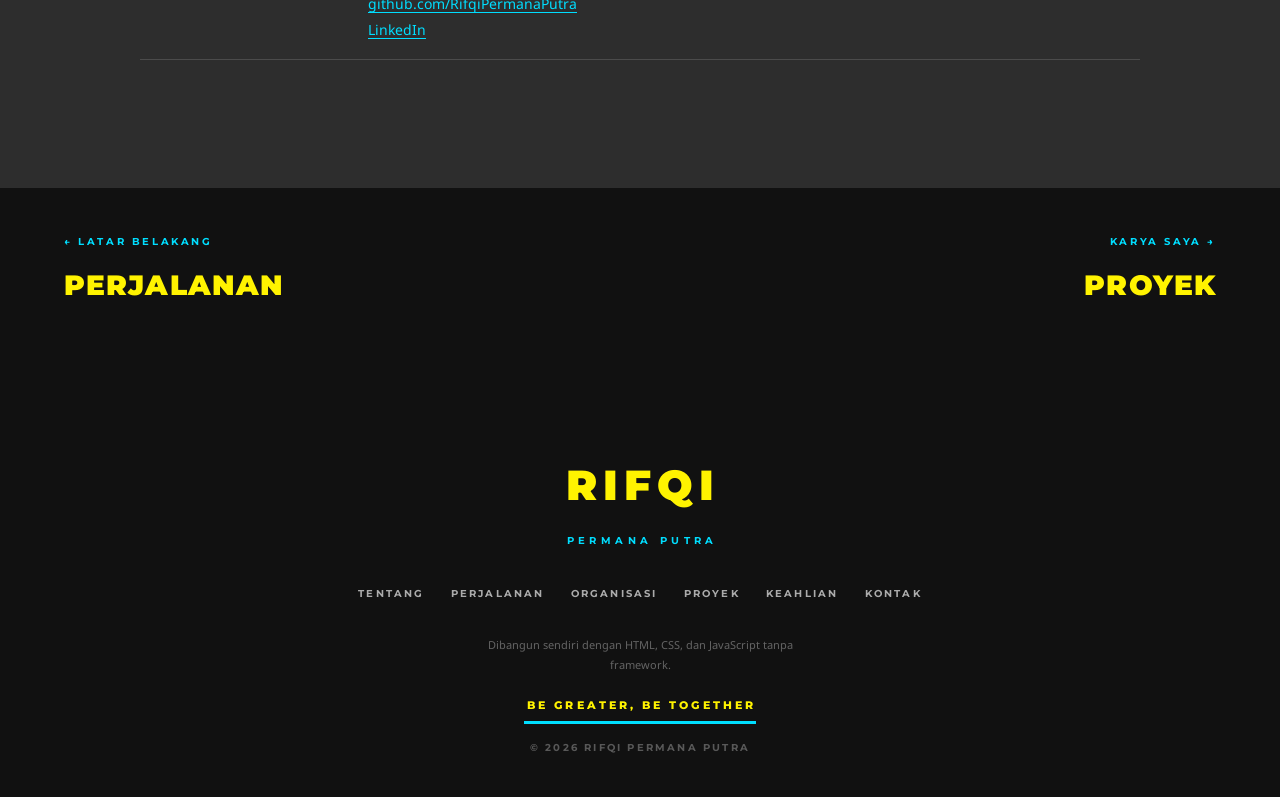
==== commit a77ac4ce: "Rapikan isi: kurangi klaim berulang dan seragamkan istilah - Pangkas pengulangan "lima proyek, lima " ====
--- a/index.html
+++ b/index.html
@@ -18,7 +18,7 @@
 <link rel="preconnect" href="https://fonts.googleapis.com">
 <link rel="preconnect" href="https://fonts.gstatic.com" crossorigin>
 <link href="https://fonts.googleapis.com/css2?family=Montserrat:wght@700;800;900&family=Noto+Sans:wght@400;500;700&display=swap" rel="stylesheet">
-<link rel="stylesheet" href="assets/css/style.css?v=29">
+<link rel="stylesheet" href="assets/css/style.css?v=30">
 </head>
 <body>
 
@@ -64,8 +64,8 @@
   <p class="site-nav-drawer__sidecopy">BE GREATER, BE TOGETHER</p>
   <ul class="site-nav-drawer__list">
     <li><a href="#about"><em>01</em><b>ABOUT</b><span>Tentang Saya</span></a></li>
-    <li><a href="#prinsip"><em>02</em><b>PRINSIP</b><span>Cara Saya Menilai Kerja</span></a></li>
-    <li><a href="perjalanan.html"><em>03</em><b>JOURNEY</b><span>Pendidikan &amp; Magang</span></a></li>
+    <li><a href="#prinsip"><em>02</em><b>PRINCIPLE</b><span>Cara Saya Menilai Kerja</span></a></li>
+    <li><a href="perjalanan.html"><em>03</em><b>JOURNEY</b><span>Pendidikan &amp; Kerja Praktik</span></a></li>
     <li><a href="organisasi.html"><em>04</em><b>ORGANIZATION</b><span>HIMATIF UIR</span></a></li>
     <li><a href="#fokus"><em>05</em><b>FOCUS</b><span>Dua Bidang Utama</span></a></li>
     <li><a href="proyek.html"><em>06</em><b>WORKS</b><span>Lima Proyek</span></a></li>
@@ -214,7 +214,7 @@
   </div>
 
   <div class="sec__inner">
-    <h2 class="sec__label" data-reveal>TENTANG SAYA</h2>
+    <h2 class="sec__label" data-reveal>ABOUT</h2>
     <p class="sec__head" data-reveal>
       <span class="blockline">Membuat Yang Dipakai</span>
       <span class="blockline">Bukan Yang Dipajang</span>
@@ -233,7 +233,7 @@
         orang yang mau memakainya.
       </p>
       <p>
-        Kelimanya berangkat dari masalah yang saya lihat sendiri. Pekerja lapangan yang
+        Sebagian besar berangkat dari masalah yang saya lihat sendiri: pekerja lapangan yang
         butuh bantuan teknis cepat, warga yang bingung mencari peraturan daerah, dan orang
         tua saya yang masih mencatat keuangan toko pakai buku tulis.
       </p>
@@ -305,11 +305,11 @@
         <h2 class="ksys__label" data-reveal>FRONTEND<br><small>BIDANG UTAMA 02</small></h2>
         <p class="ksys__head" data-reveal><span class="hl">Selesai Kalau Sudah Dipakai</span></p>
         <p class="ksys__body" data-reveal>
-          Empat dari lima proyek saya kerjakan sampai ke tampilannya, pakai React,
-          TypeScript, dan Tailwind. Di SIGAP, penggunanya pekerja lapangan yang biasanya
+          Di SIGAP, penggunanya pekerja lapangan yang biasanya
           sedang buru-buru, jadi alurnya dibuat selangkah demi selangkah dan tidak perlu
           instal apa-apa. Di KampusHub, mahasiswa tinggal memindai QR lewat kamera ponsel
-          untuk masuk acara.
+          untuk masuk acara. Saya juga terbiasa mendesain konten media sosial himpunan,
+          jadi tampilan aplikasi saya kerjakan dengan mata yang sama.
         </p>
         <a class="btn-more btn-more--dark" href="proyek.html#sigap" data-reveal><span>SELENGKAPNYA</span></a>
       </div>
@@ -494,7 +494,7 @@
       <img src="assets/img/projects/valorant-chat-ui-960.jpg" alt="Antarmuka percakapan AI Valorant Assistant" loading="lazy">
     </div>
     <div class="sig__hero-copy">
-      <p class="sig__hero-kicker">PROYEK KULIAH · 2026 · MANDIRI</p>
+      <p class="sig__hero-kicker">EKSPLORASI TEKNIK · 2026 · MANDIRI</p>
       <h3 class="sig__hero-name">AI VALORANT ASSISTANT</h3>
       <p class="sig__hero-by">Dikerjakan sendiri · Multi-RAG dan intent routing</p>
       <p class="sig__hero-desc">
@@ -556,7 +556,7 @@
   </div>
 
   <ul class="revival__points">
-    <li data-reveal><em>01</em><b>MULAI DARI ORANGNYA</b><span>Pekerja lapangan, warga kota, orang tua sendiri. Lima proyek, lima masalah yang saya lihat langsung.</span></li>
+    <li data-reveal><em>01</em><b>MULAI DARI ORANGNYA</b><span>Pekerja lapangan, warga kota, orang tua sendiri. Keluhan mereka dulu, baru pilih alatnya.</span></li>
     <li data-reveal><em>02</em><b>UKUR, JANGAN TEBAK</b><span>RAGAS untuk menilai kualitas jawaban, LangSmith untuk menelusuri alurnya. Kalau belum terukur, buat saya belum kelar.</span></li>
     <li data-reveal><em>03</em><b>SAMPAI KE TANGAN</b><span>Antarmukanya saya kerjakan sendiri. Percuma sistemnya pintar kalau orang bingung memakainya.</span></li>
   </ul>
@@ -593,9 +593,9 @@
     </article>
 
     <article class="skill-group" data-reveal>
-      <h3 class="skill-group__name">ALAT &amp; KOLABORASI</h3>
+      <h3 class="skill-group__name">DESAIN &amp; KOLABORASI</h3>
       <ul class="skill-chips">
-        <li>Figma</li><li>Canva</li><li>Kerja tim</li><li>Kepemimpinan</li>
+        <li>Desain konten media sosial</li><li>Penyuntingan video</li><li>Figma</li><li>Canva</li><li>Kerja tim</li><li>Kepemimpinan</li>
       </ul>
     </article>
   </div>
@@ -606,7 +606,7 @@
 <!-- ========== SPEC ========== -->
 <section class="spec" id="info">
   <div class="spec__inner">
-  <h2 class="sec__label sec__label--gold" data-reveal>PROFIL</h2>
+  <h2 class="sec__label sec__label--gold" data-reveal>PROFILE</h2>
   <dl class="spec__list">
     <div data-reveal><dt>NAMA</dt><dd>Rifqi Permana Putra</dd></div>
     <div data-reveal><dt>STATUS</dt><dd>Mahasiswa tingkat akhir, terbuka untuk magang dan posisi entry-level</dd></div>
@@ -661,7 +661,7 @@
 
 <button class="back-top" id="backTop" type="button" aria-label="Kembali ke atas"><span></span></button>
 
-<script src="assets/js/sprite.js?v=29"></script>
-<script src="assets/js/main.js?v=29"></script>
+<script src="assets/js/sprite.js?v=30"></script>
+<script src="assets/js/main.js?v=30"></script>
 </body>
 </html>
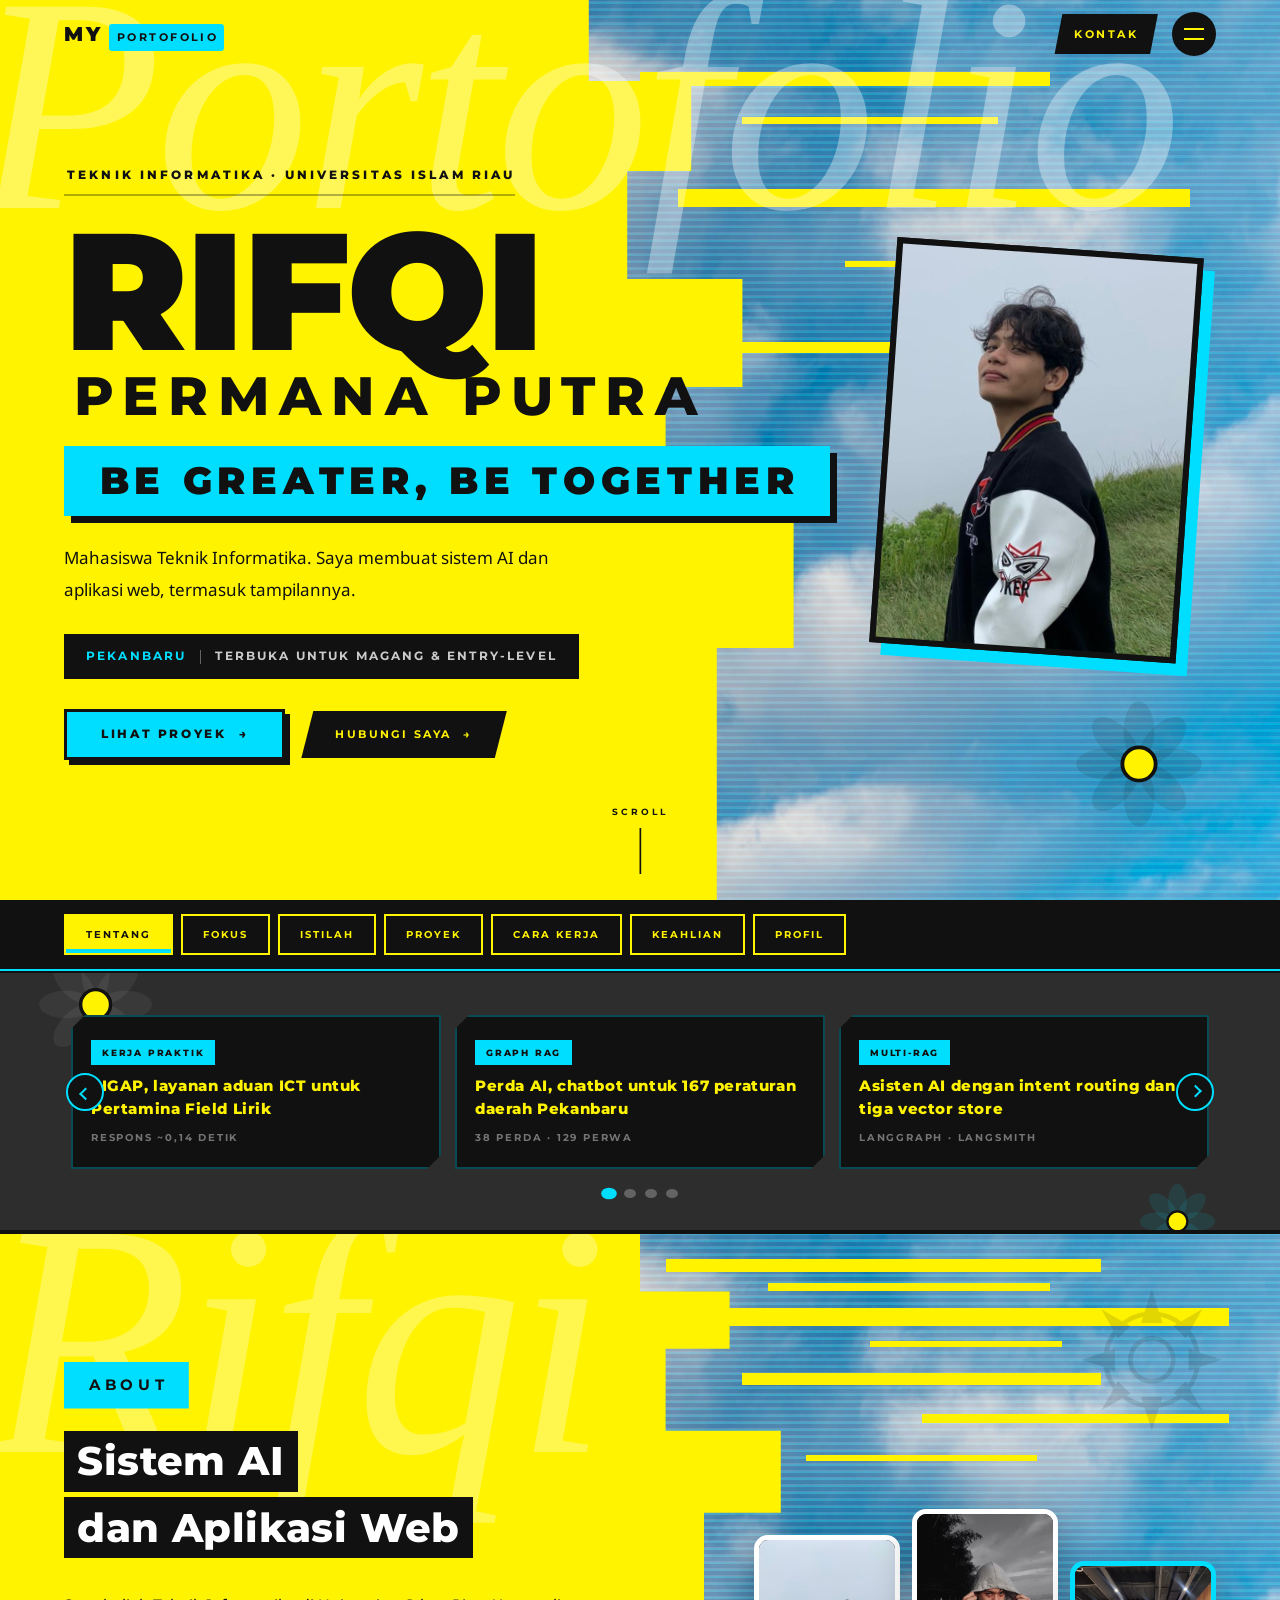
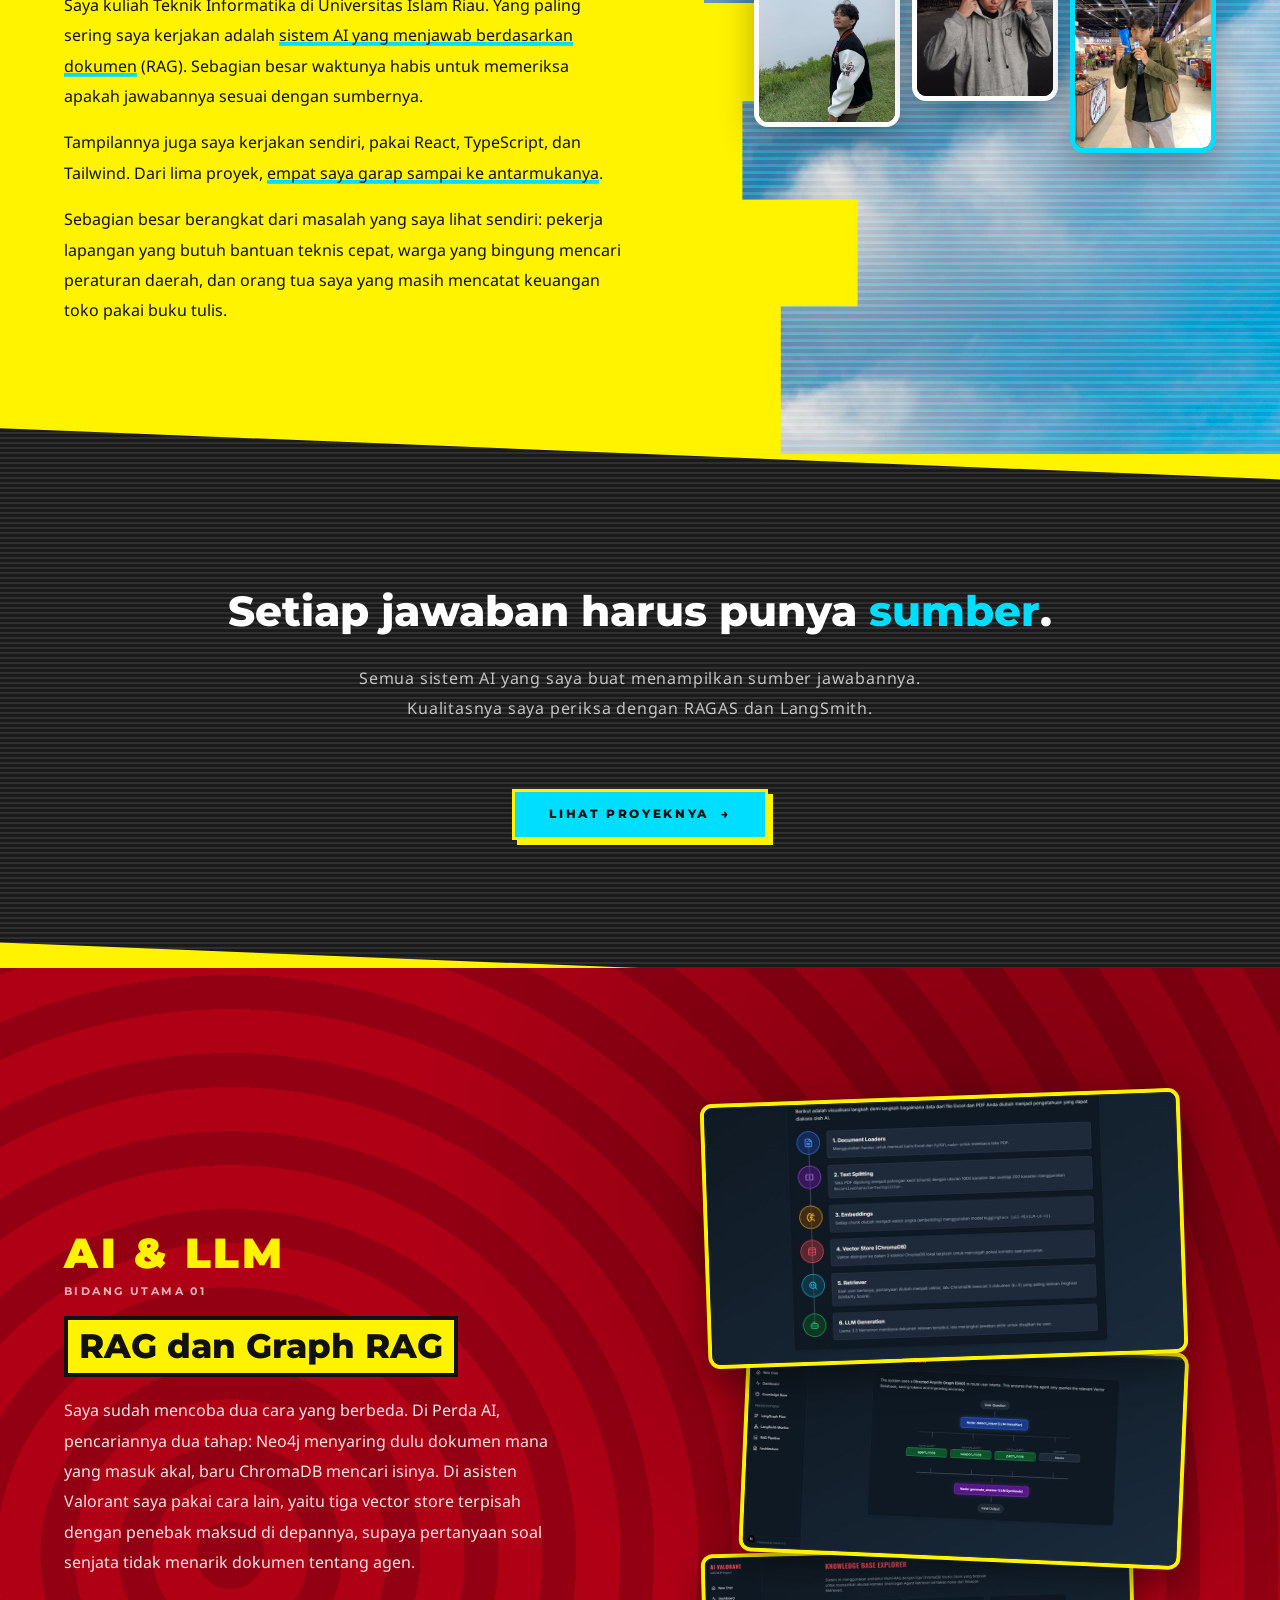
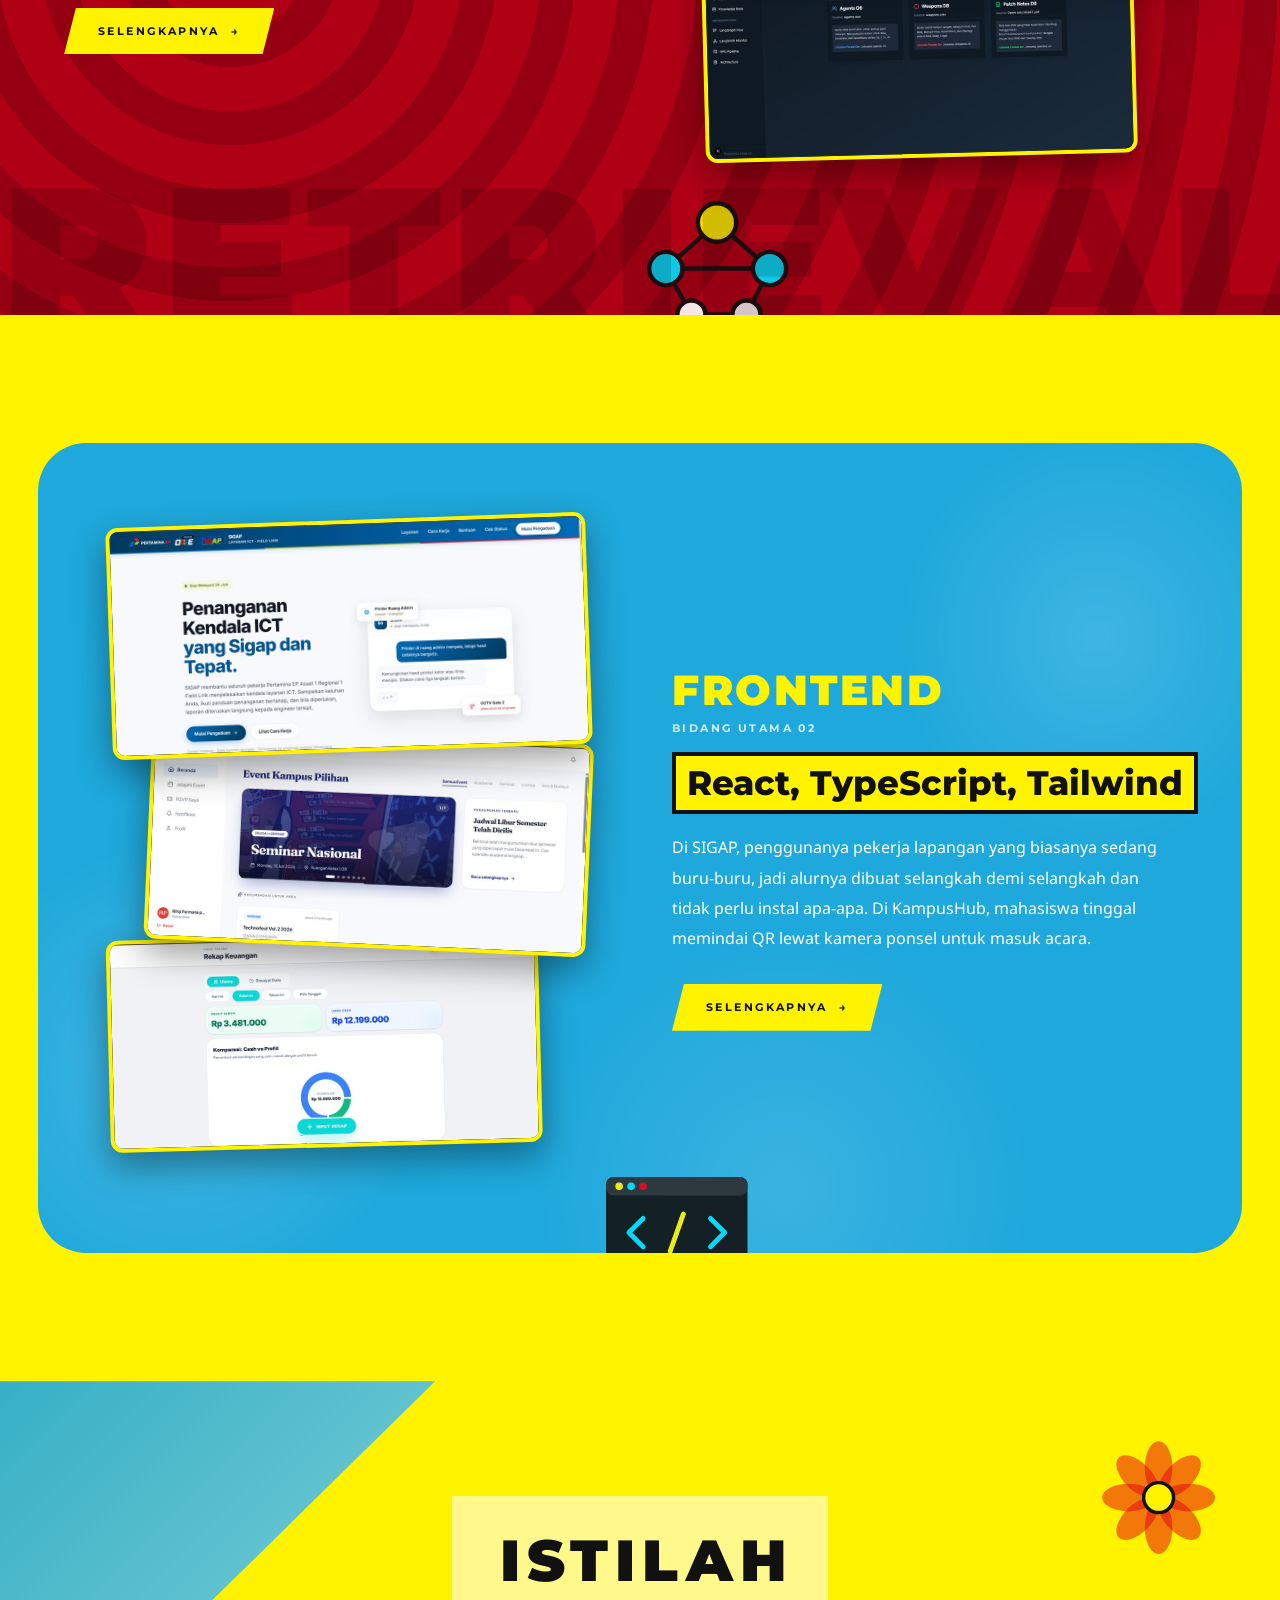
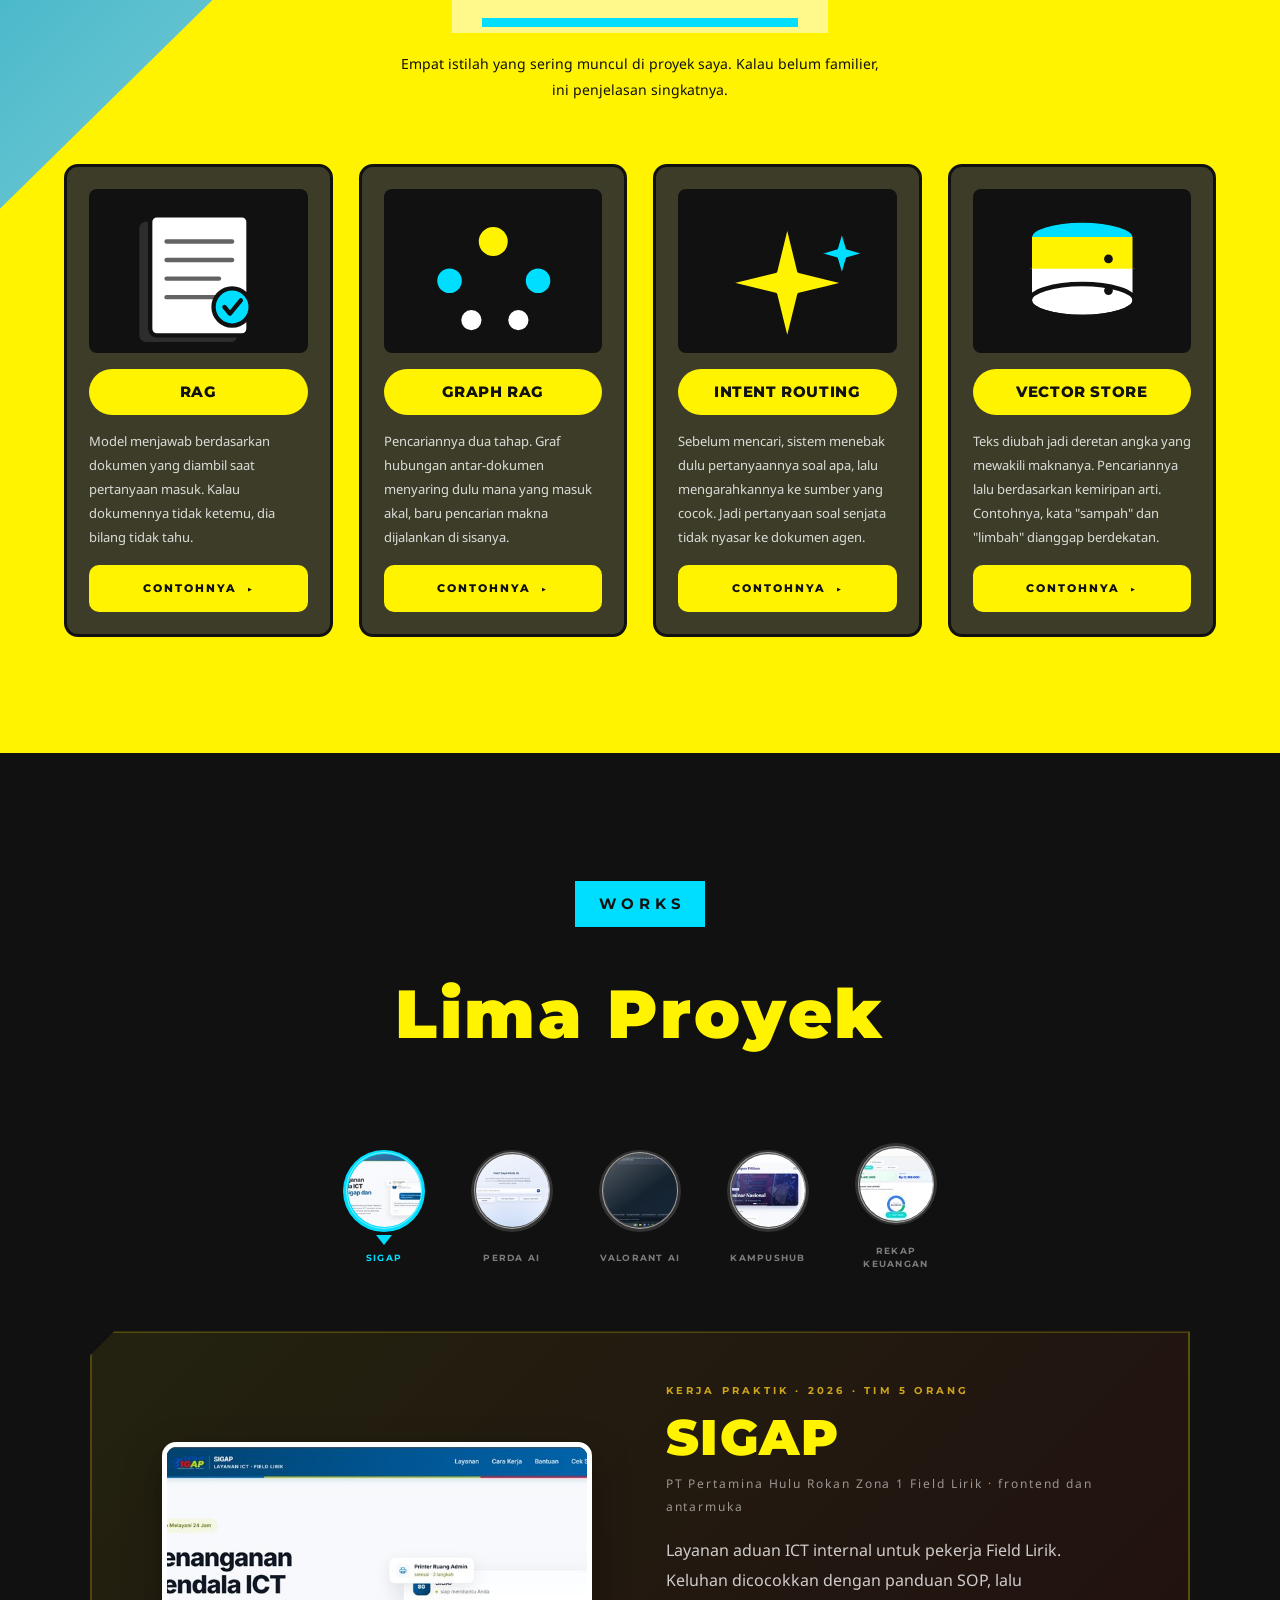
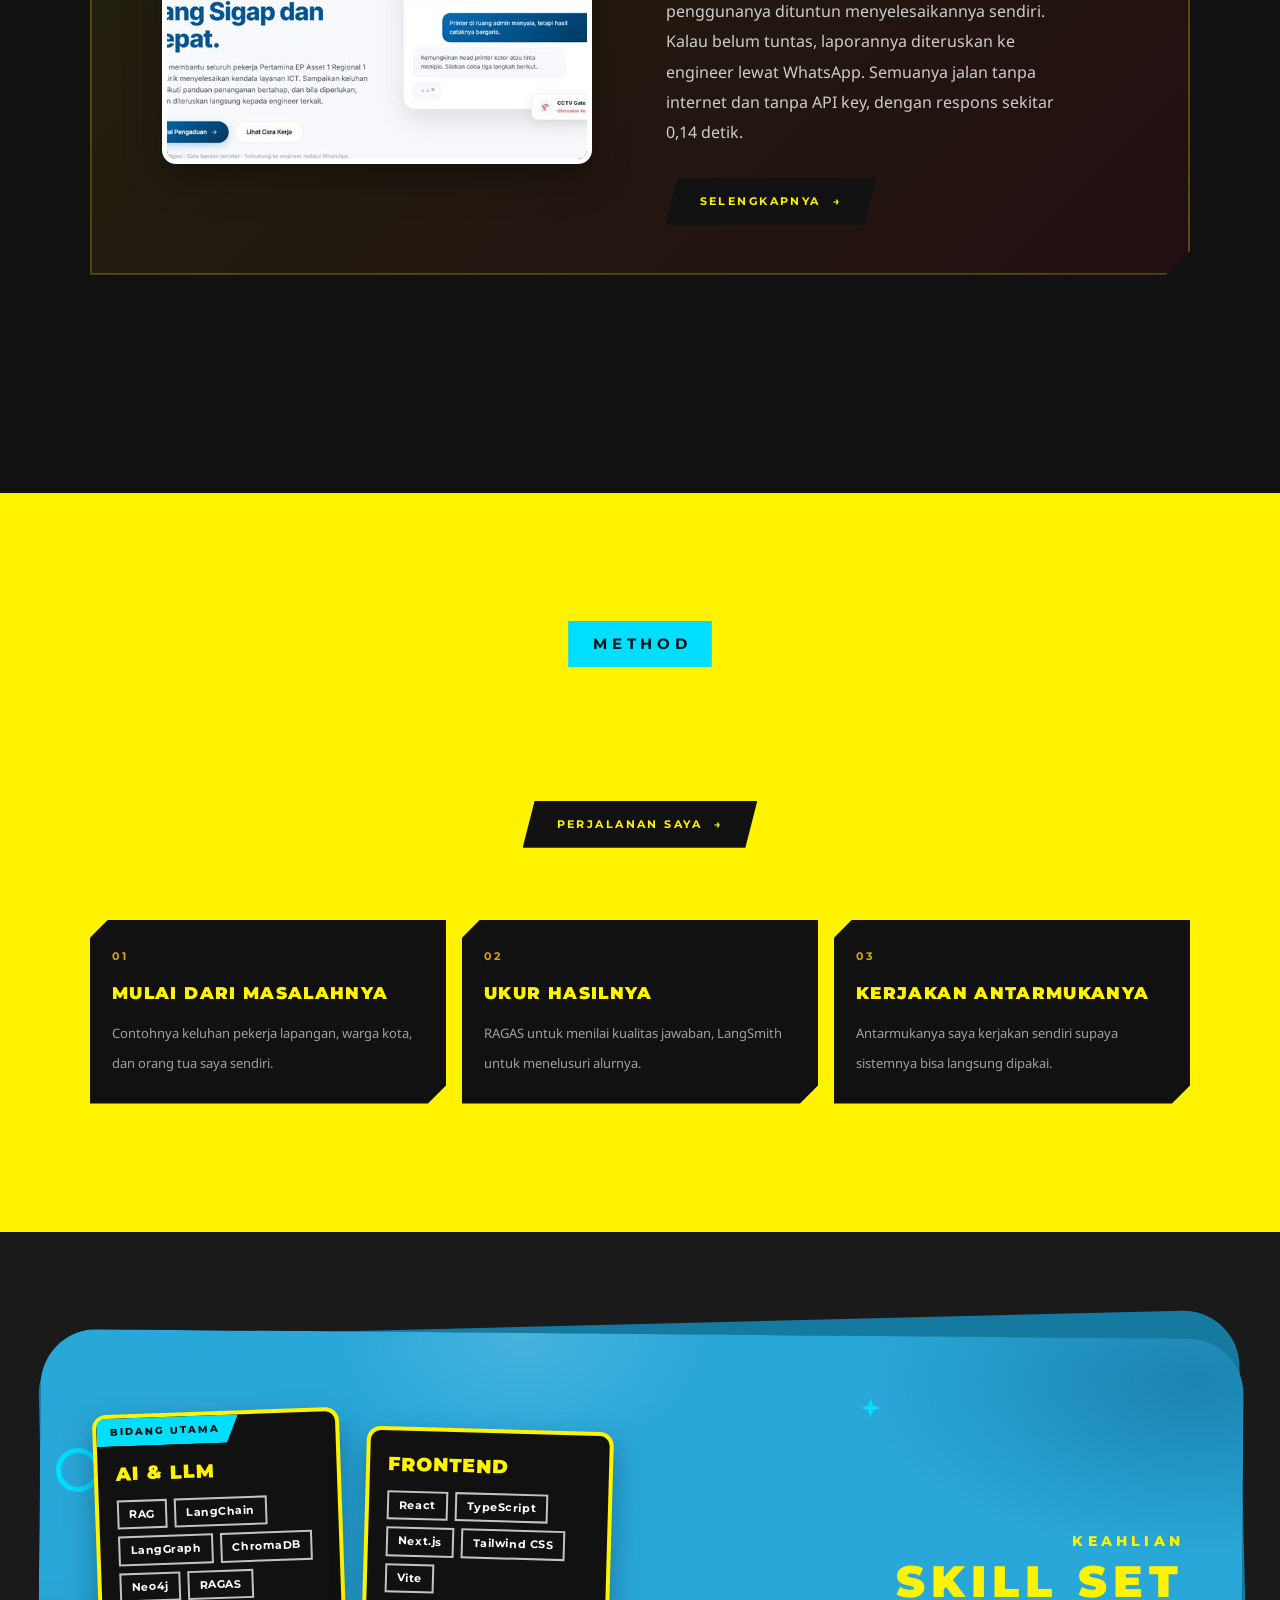
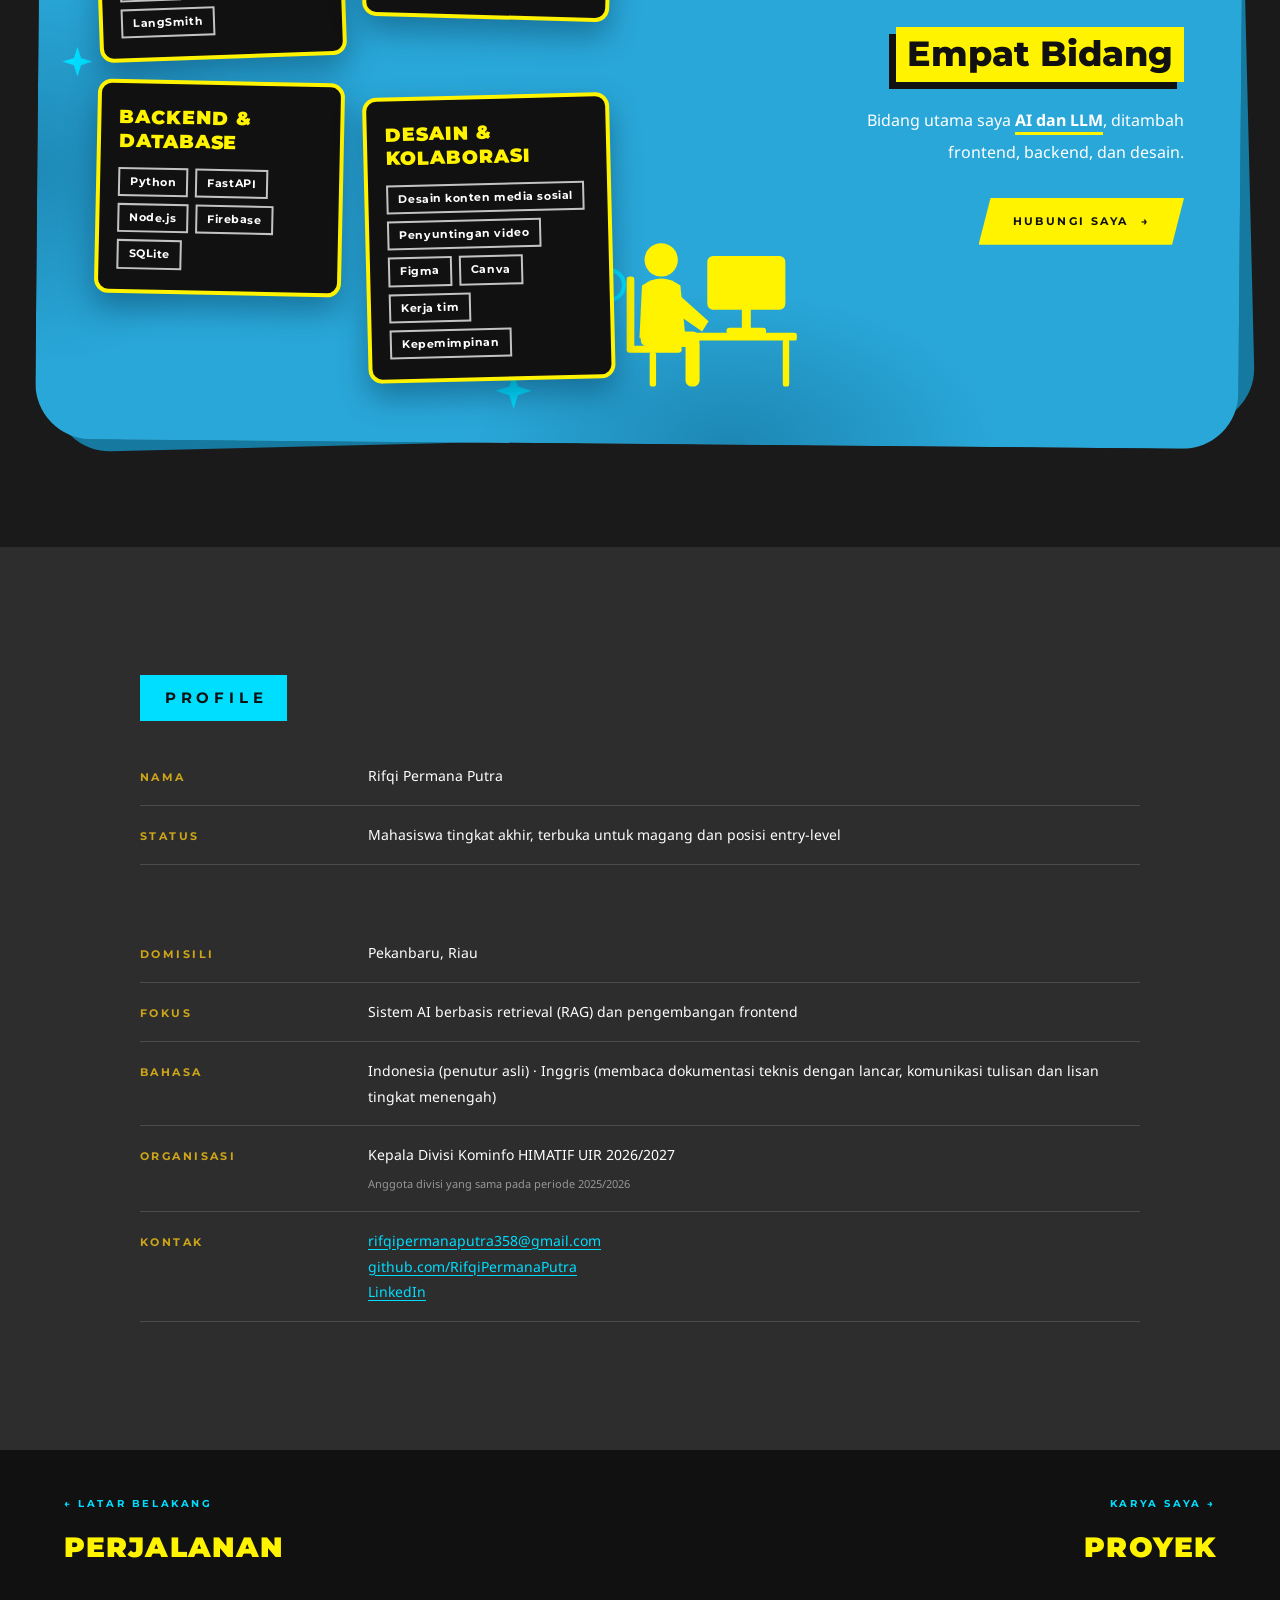
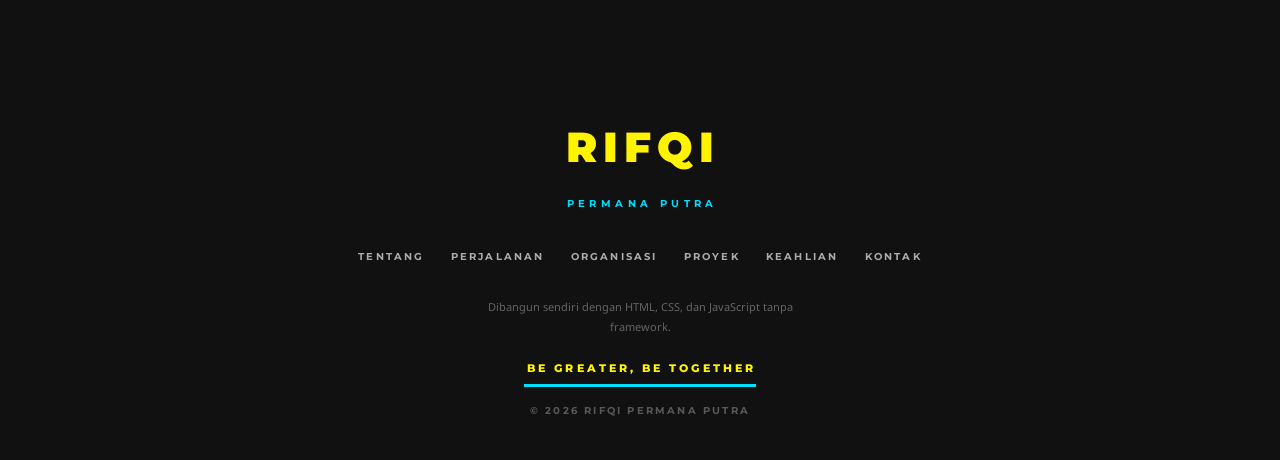
==== commit 357fae95: "Ubah Skills jadi panel biru miring dan tulis ulang teks jadi lebih datar - Bagian Skills kini panel " ====
--- a/index.html
+++ b/index.html
@@ -18,7 +18,7 @@
 <link rel="preconnect" href="https://fonts.googleapis.com">
 <link rel="preconnect" href="https://fonts.gstatic.com" crossorigin>
 <link href="https://fonts.googleapis.com/css2?family=Montserrat:wght@700;800;900&family=Noto+Sans:wght@400;500;700&display=swap" rel="stylesheet">
-<link rel="stylesheet" href="assets/css/style.css?v=30">
+<link rel="stylesheet" href="assets/css/style.css?v=35">
 </head>
 <body>
 
@@ -216,21 +216,18 @@
   <div class="sec__inner">
     <h2 class="sec__label" data-reveal>ABOUT</h2>
     <p class="sec__head" data-reveal>
-      <span class="blockline">Membuat Yang Dipakai</span>
-      <span class="blockline">Bukan Yang Dipajang</span>
+      <span class="blockline">Sistem AI</span>
+      <span class="blockline">dan Aplikasi Web</span>
     </p>
     <div class="sec__body" data-reveal>
       <p>
         Saya kuliah Teknik Informatika di Universitas Islam Riau. Yang paling sering saya
-        kerjakan adalah <span class="em">sistem AI yang menjawab dari dokumen</span>, bukan dari
-        ingatan modelnya. Bagian yang paling memakan waktu biasanya bukan membuat chatbotnya,
-        tapi memastikan jawabannya memang datang dari sumber yang tepat.
+        kerjakan adalah <span class="em">sistem AI yang menjawab berdasarkan dokumen</span> (RAG).
+        Sebagian besar waktunya habis untuk memeriksa apakah jawabannya sesuai dengan sumbernya.
       </p>
       <p>
         Tampilannya juga saya kerjakan sendiri, pakai React, TypeScript, dan Tailwind.
         Dari lima proyek, <span class="em">empat saya garap sampai ke antarmukanya</span>.
-        Alasannya sederhana: sistem yang cuma jalan di terminal tidak banyak gunanya buat
-        orang yang mau memakainya.
       </p>
       <p>
         Sebagian besar berangkat dari masalah yang saya lihat sendiri: pekerja lapangan yang
@@ -257,12 +254,12 @@
 <section class="tengahmalam" id="prinsip">
   <div class="tengahmalam__static" aria-hidden="true"></div>
   <div class="tengahmalam__inner">
-    <p class="tengahmalam__q" data-reveal>Model yang mengarang itu <em>gagal</em>, bukan kreatif.</p>
+    <p class="tengahmalam__q" data-reveal>Setiap jawaban harus punya <em>sumber</em>.</p>
     <p class="tengahmalam__t" data-reveal>
-      Jadi setiap sistem AI yang saya buat selalu menyertakan sumber jawabannya.<br>
-      Saya juga mengukurnya pakai RAGAS dan LangSmith, biar tahu seberapa sering dia benar.
+      Semua sistem AI yang saya buat menampilkan sumber jawabannya.<br>
+      Kualitasnya saya periksa dengan RAGAS dan LangSmith.
     </p>
-    <a class="btn-guide" href="proyek.html">LIHAT BUKTINYA</a>
+    <a class="btn-guide" href="proyek.html">LIHAT PROYEKNYA</a>
   </div>
 </section>
 
@@ -275,7 +272,7 @@
   <div class="ksys__inner">
     <div class="ksys__copy">
       <h2 class="ksys__label" data-reveal>AI &amp; LLM<br><small>BIDANG UTAMA 01</small></h2>
-      <p class="ksys__head" data-reveal><span class="hl">Menarik Jawaban Dari Sumber</span></p>
+      <p class="ksys__head" data-reveal><span class="hl">RAG dan Graph RAG</span></p>
       <p class="ksys__body" data-reveal>
         Saya sudah mencoba dua cara yang berbeda. Di Perda AI, pencariannya dua tahap:
         Neo4j menyaring dulu dokumen mana yang masuk akal, baru ChromaDB mencari isinya.
@@ -303,13 +300,12 @@
     <div class="ksys__inner ksys__inner--rev">
       <div class="ksys__copy">
         <h2 class="ksys__label" data-reveal>FRONTEND<br><small>BIDANG UTAMA 02</small></h2>
-        <p class="ksys__head" data-reveal><span class="hl">Selesai Kalau Sudah Dipakai</span></p>
+        <p class="ksys__head" data-reveal><span class="hl">React, TypeScript, Tailwind</span></p>
         <p class="ksys__body" data-reveal>
           Di SIGAP, penggunanya pekerja lapangan yang biasanya
           sedang buru-buru, jadi alurnya dibuat selangkah demi selangkah dan tidak perlu
           instal apa-apa. Di KampusHub, mahasiswa tinggal memindai QR lewat kamera ponsel
-          untuk masuk acara. Saya juga terbiasa mendesain konten media sosial himpunan,
-          jadi tampilan aplikasi saya kerjakan dengan mata yang sama.
+          untuk masuk acara.
         </p>
         <a class="btn-more btn-more--dark" href="proyek.html#sigap" data-reveal><span>SELENGKAPNYA</span></a>
       </div>
@@ -343,8 +339,8 @@
       <div class="kw-card__art"><svg viewBox="0 0 400 300" aria-hidden="true"><use href="#art-doc"/></svg></div>
       <span class="kw-card__pill">RAG</span>
       <p class="kw-card__desc">
-        Model menjawab berdasarkan dokumen yang diambil saat itu juga, bukan dari
-        ingatannya. Kalau dokumennya tidak ketemu, dia bilang tidak tahu.
+        Model menjawab berdasarkan dokumen yang diambil saat pertanyaan masuk.
+        Kalau dokumennya tidak ketemu, dia bilang tidak tahu.
       </p>
       <a class="kw-card__cta" href="proyek.html#perda">CONTOHNYA</a>
     </article>
@@ -354,7 +350,7 @@
       <span class="kw-card__pill">GRAPH RAG</span>
       <p class="kw-card__desc">
         Pencariannya dua tahap. Graf hubungan antar-dokumen menyaring dulu mana yang
-        masuk akal, baru pencarian makna dijalankan di sisanya. Hasilnya lebih tepat sasaran.
+        masuk akal, baru pencarian makna dijalankan di sisanya.
       </p>
       <a class="kw-card__cta" href="proyek.html#perda">CONTOHNYA</a>
     </article>
@@ -374,7 +370,7 @@
       <span class="kw-card__pill">VECTOR STORE</span>
       <p class="kw-card__desc">
         Teks diubah jadi deretan angka yang mewakili maknanya. Pencariannya lalu
-        berdasarkan kemiripan arti, bukan kesamaan kata. Kata "sampah" dan "limbah"
+        berdasarkan kemiripan arti. Contohnya, kata "sampah" dan "limbah"
         dianggap berdekatan.
       </p>
       <a class="kw-card__cta" href="proyek.html#valorant">CONTOHNYA</a>
@@ -548,59 +544,71 @@
   <div class="revival__inner">
     <h2 class="sec__label sec__label--gold" data-reveal>METHOD</h2>
     <p class="revival__copy" data-reveal>
-      Saya biasanya mulai dari siapa yang sedang kesulitan, bukan dari teknologi apa
-      yang sedang ramai. Setelah jalan, saya cari cara mengukurnya, karena "kelihatannya
-      sudah benar" belum tentu benar.
+      Saya biasanya mulai dari masalah yang dialami orang di sekitar saya.
+      Setelah sistemnya jalan, saya ukur hasilnya.
     </p>
     <a class="btn-more" href="perjalanan.html" data-reveal><span>PERJALANAN SAYA</span></a>
   </div>
 
   <ul class="revival__points">
-    <li data-reveal><em>01</em><b>MULAI DARI ORANGNYA</b><span>Pekerja lapangan, warga kota, orang tua sendiri. Keluhan mereka dulu, baru pilih alatnya.</span></li>
-    <li data-reveal><em>02</em><b>UKUR, JANGAN TEBAK</b><span>RAGAS untuk menilai kualitas jawaban, LangSmith untuk menelusuri alurnya. Kalau belum terukur, buat saya belum kelar.</span></li>
-    <li data-reveal><em>03</em><b>SAMPAI KE TANGAN</b><span>Antarmukanya saya kerjakan sendiri. Percuma sistemnya pintar kalau orang bingung memakainya.</span></li>
+    <li data-reveal><em>01</em><b>MULAI DARI MASALAHNYA</b><span>Contohnya keluhan pekerja lapangan, warga kota, dan orang tua saya sendiri.</span></li>
+    <li data-reveal><em>02</em><b>UKUR HASILNYA</b><span>RAGAS untuk menilai kualitas jawaban, LangSmith untuk menelusuri alurnya.</span></li>
+    <li data-reveal><em>03</em><b>KERJAKAN ANTARMUKANYA</b><span>Antarmukanya saya kerjakan sendiri supaya sistemnya bisa langsung dipakai.</span></li>
   </ul>
 </section>
 
 <!-- ========== KEAHLIAN ========== -->
-<section class="pkg" id="keahlian">
-  <div class="pkg__head">
-    <h2 class="sec__label sec__label--gold" data-reveal>SKILLS</h2>
-    <p class="pkg__title" data-reveal><span class="glitch" data-text="Keahlian">Keahlian</span></p>
-  </div>
-
-  <div class="skills">
-    <article class="skill-group skill-group--key" data-reveal>
-      <p class="skill-group__flag">BIDANG UTAMA</p>
-      <h3 class="skill-group__name">AI &amp; LLM</h3>
-      <ul class="skill-chips">
-        <li>RAG</li><li>LangChain</li><li>LangGraph</li><li>ChromaDB</li><li>Neo4j</li><li>RAGAS</li><li>LangSmith</li>
-      </ul>
-    </article>
-
-    <article class="skill-group" data-reveal>
-      <h3 class="skill-group__name">FRONTEND</h3>
-      <ul class="skill-chips">
-        <li>React</li><li>TypeScript</li><li>Next.js</li><li>Tailwind CSS</li><li>Vite</li>
-      </ul>
-    </article>
-
-    <article class="skill-group" data-reveal>
-      <h3 class="skill-group__name">BACKEND &amp; DATABASE</h3>
-      <ul class="skill-chips">
-        <li>Python</li><li>FastAPI</li><li>Node.js</li><li>Firebase</li><li>SQLite</li>
-      </ul>
-    </article>
-
-    <article class="skill-group" data-reveal>
-      <h3 class="skill-group__name">DESAIN &amp; KOLABORASI</h3>
-      <ul class="skill-chips">
-        <li>Desain konten media sosial</li><li>Penyuntingan video</li><li>Figma</li><li>Canva</li><li>Kerja tim</li><li>Kepemimpinan</li>
-      </ul>
-    </article>
-  </div>
-
-  <a class="btn-more btn-more--wide" href="kontak.html"><span>HUBUNGI SAYA</span></a>
+<section class="skl" id="keahlian">
+  <div class="skl__panel">
+    <div class="skl__scan" aria-hidden="true"></div>
+    <div class="skl__deco" aria-hidden="true">
+      <i class="skl__ring skl__ring--a"></i><i class="skl__ring skl__ring--b"></i>
+      <i class="skl__star skl__star--a"></i><i class="skl__star skl__star--b"></i><i class="skl__star skl__star--c"></i>
+    </div>
+    <div class="skl__sil" aria-hidden="true">
+      <svg viewBox="0 0 300 300"><use href="#sil-dev"/></svg>
+    </div>
+
+    <div class="skl__inner">
+      <div class="skl__cards" data-reveal>
+        <article class="skl-card skl-card--key">
+          <p class="skl-card__flag">BIDANG UTAMA</p>
+          <h3 class="skl-card__name">AI &amp; LLM</h3>
+          <ul class="skill-chips">
+            <li>RAG</li><li>LangChain</li><li>LangGraph</li><li>ChromaDB</li><li>Neo4j</li><li>RAGAS</li><li>LangSmith</li>
+          </ul>
+        </article>
+        <article class="skl-card">
+          <h3 class="skl-card__name">FRONTEND</h3>
+          <ul class="skill-chips">
+            <li>React</li><li>TypeScript</li><li>Next.js</li><li>Tailwind CSS</li><li>Vite</li>
+          </ul>
+        </article>
+        <article class="skl-card">
+          <h3 class="skl-card__name">BACKEND &amp; DATABASE</h3>
+          <ul class="skill-chips">
+            <li>Python</li><li>FastAPI</li><li>Node.js</li><li>Firebase</li><li>SQLite</li>
+          </ul>
+        </article>
+        <article class="skl-card">
+          <h3 class="skl-card__name">DESAIN &amp; KOLABORASI</h3>
+          <ul class="skill-chips">
+            <li>Desain konten media sosial</li><li>Penyuntingan video</li><li>Figma</li><li>Canva</li><li>Kerja tim</li><li>Kepemimpinan</li>
+          </ul>
+        </article>
+      </div>
+
+      <div class="skl__copy">
+        <h2 class="skl__label" data-reveal><small>KEAHLIAN</small>SKILL SET</h2>
+        <p class="skl__head" data-reveal><span class="hl">Empat Bidang</span></p>
+        <p class="skl__body" data-reveal>
+          Bidang utama saya <span class="skl__u">AI dan LLM</span>, ditambah frontend,
+          backend, dan desain.
+        </p>
+        <a class="btn-more btn-more--dark" href="kontak.html" data-reveal><span>HUBUNGI SAYA</span></a>
+      </div>
+    </div>
+  </div>
 </section>
 
 <!-- ========== SPEC ========== -->
@@ -610,7 +618,7 @@
   <dl class="spec__list">
     <div data-reveal><dt>NAMA</dt><dd>Rifqi Permana Putra</dd></div>
     <div data-reveal><dt>STATUS</dt><dd>Mahasiswa tingkat akhir, terbuka untuk magang dan posisi entry-level</dd></div>
-    <div data-reveal><dt>PENDIDIKAN</dt><dd>Teknik Informatika — Universitas Islam Riau (2023 – sekarang)</dd></div>
+    <div data-reveal><dt>PENDIDIKAN</dt><dd>Teknik Informatika, Universitas Islam Riau (2023 – sekarang)</dd></div>
     <div data-reveal><dt>DOMISILI</dt><dd>Pekanbaru, Riau</dd></div>
     <div data-reveal><dt>FOKUS</dt><dd>Sistem AI berbasis retrieval (RAG) dan pengembangan frontend</dd></div>
     <div data-reveal>
@@ -661,7 +669,7 @@
 
 <button class="back-top" id="backTop" type="button" aria-label="Kembali ke atas"><span></span></button>
 
-<script src="assets/js/sprite.js?v=30"></script>
-<script src="assets/js/main.js?v=30"></script>
+<script src="assets/js/sprite.js?v=35"></script>
+<script src="assets/js/main.js?v=35"></script>
 </body>
 </html>
--- a/assets/css/style.css
+++ b/assets/css/style.css
@@ -1469,47 +1469,159 @@
   .skill-list li em{ white-space:normal; }
 }
 
-/* ---------- 27b. KEAHLIAN RINGKAS ----------
-   Empat kelompok, masing-masing cukup nama dan deretan chip.
-   Satu kolom di ponsel, dua kolom mulai 700px. */
-.skills{
-  display:grid; gap:14px;
-  max-width:1100px; margin:0 auto;
-}
-@media (min-width:700px){
-  .skills{ grid-template-columns:1fr 1fr; gap:20px; }
-}
-.skill-group{
+/* ---------- 27b. PANEL KEAHLIAN ----------
+   Panel biru miring di atas latar gelap: garis pindai, bentuk awan gelap,
+   kartu keahlian yang ditempel miring, dan teks rata kanan di sisi lain.
+   Di ponsel semuanya ditumpuk: teks dulu, lalu kartu. */
+.skl{
+  position:relative; overflow:hidden;
+  background:var(--c-darker);
+  padding:clamp(56px,8vw,110px) clamp(12px,3vw,40px);
+}
+.skl__panel{
+  position:relative; isolation:isolate;
+  max-width:1320px; margin:0 auto;
+  padding:clamp(40px,6vw,84px) clamp(22px,4.5vw,72px);
+  color:var(--c-white);
+}
+/* dua lapis bentuk: bayangan biru tua di belakang, panel biru di depan */
+.skl__panel::before,
+.skl__panel::after{
+  content:""; position:absolute; z-index:-2;
+  border-radius:clamp(26px,4.5vw,56px);
+}
+.skl__panel::before{
+  inset:-10px -6px 6px 8px;
+  background:#16799F;
+  transform:rotate(-1.4deg);
+}
+.skl__panel::after{
+  inset:0; z-index:-1;
+  background:
+    radial-gradient(38% 34% at 96% 6%,  rgba(10,82,120,.42), transparent 72%),
+    radial-gradient(30% 30% at 58% 100%, rgba(10,82,120,.38), transparent 72%),
+    radial-gradient(26% 38% at 0% 62%,   rgba(10,82,120,.34), transparent 72%),
+    radial-gradient(22% 26% at 40% 0%,   rgba(255,255,255,.14), transparent 70%),
+    #29A7D8;
+  transform:rotate(.5deg);
+}
+.skl__scan{
+  position:absolute; inset:0; z-index:-1; pointer-events:none;
+  border-radius:clamp(26px,4.5vw,56px);
+  background:repeating-linear-gradient(0deg, rgba(255,255,255,.09) 0 1px, transparent 1px 5px);
+  transform:rotate(.5deg);
+}
+
+/* cincin dan bintang kecil berwarna cyan terang */
+.skl__deco i{ position:absolute; z-index:0; display:block; pointer-events:none; }
+.skl__ring{ border:5px solid var(--c-cyan); border-radius:50%; }
+.skl__ring--a{ top:16%; left:1.5%; width:44px; height:44px; }
+.skl__ring--b{ bottom:20%; left:46%; width:34px; height:34px; border-width:4px; }
+.skl__star{
+  background:var(--c-cyan);
+  clip-path:polygon(50% 0,62% 38%,100% 50%,62% 62%,50% 100%,38% 62%,0 50%,38% 38%);
+}
+.skl__star--a{ top:44%; left:2%;  width:30px; height:30px; }
+.skl__star--b{ bottom:5%; left:38%; width:36px; height:36px; }
+.skl__star--c{ top:9%;  right:30%; width:20px; height:20px; }
+
+/* siluet kuning di tengah bawah */
+.skl__sil{
+  position:absolute; z-index:0; pointer-events:none;
+  left:55.5%; bottom:clamp(20px,4vw,56px);
+  width:clamp(130px,15vw,210px);
+  transform:translateX(-50%);
+  color:var(--c-yellow);
+}
+.skl__sil svg{ width:100%; height:auto; }
+
+.skl__inner{
+  position:relative; z-index:1;
+  display:grid; align-items:center;
+  grid-template-columns:minmax(0,1.15fr) minmax(0,.85fr);
+  gap:clamp(40px,15vw,210px);
+}
+
+/* kartu keahlian: ditempel miring dengan bingkai kuning */
+.skl__cards{
+  display:grid; grid-template-columns:1fr 1fr;
+  gap:clamp(14px,2vw,22px); align-items:start;
+}
+.skl-card{
   position:relative;
-  padding:clamp(22px,4vw,34px);
-  background:var(--c-white); color:var(--c-ink);
-  border:3px solid var(--c-ink);
-  box-shadow:6px 6px 0 var(--c-ink);
-}
-.skill-group--key{
+  padding:22px 18px 20px;
   background:var(--c-ink); color:var(--c-white);
-  padding-top:clamp(40px,5vw,50px);
-}
-.skill-group__flag{
+  border:4px solid var(--c-yellow); border-radius:14px;
+  box-shadow:0 14px 30px rgba(0,40,70,.4);
+  transition:transform .35s var(--ease);
+}
+.skl-card:nth-child(1){ transform:rotate(-2deg); }
+.skl-card:nth-child(2){ transform:rotate(1.6deg) translateY(18px); }
+.skl-card:nth-child(3){ transform:rotate(1.2deg); }
+.skl-card:nth-child(4){ transform:rotate(-1.4deg) translateY(14px); }
+.skl-card:hover{ transform:rotate(0) scale(1.03); z-index:2; }
+.skl-card--key{ padding-top:44px; }
+.skl-card__flag{
   position:absolute; top:0; left:0;
   padding:7px 18px 7px 14px;
   background:var(--c-cyan); color:var(--c-ink);
+  border-top-left-radius:9px;
   font-family:var(--f-display); font-weight:800;
-  font-size:10px; letter-spacing:.22em; line-height:1.4;
+  font-size:10px; letter-spacing:.2em; line-height:1.4;
   clip-path:polygon(0 0,100% 0,calc(100% - 12px) 100%,0 100%);
 }
-.skill-group__name{
+.skl-card__name{
   font-family:var(--f-display); font-weight:900;
-  font-size:clamp(18px,2.4vw,24px); line-height:1.2; letter-spacing:.04em;
-  margin-bottom:16px;
-}
-.skill-group--key .skill-group__name{ color:var(--c-yellow); }
-.skill-chips{ display:flex; flex-wrap:wrap; gap:8px; }
+  font-size:clamp(15px,1.5vw,19px); line-height:1.25; letter-spacing:.05em;
+  color:var(--c-yellow); margin-bottom:14px;
+}
+.skill-chips{ display:flex; flex-wrap:wrap; gap:7px; }
 .skill-chips li{
-  padding:7px 13px;
-  border:2px solid currentColor;
-  font-family:var(--f-display); font-weight:700;
-  font-size:12px; letter-spacing:.06em; line-height:1.4;
+  padding:5px 10px;
+  border:2px solid rgba(255,255,255,.75);
+  font-family:var(--f-display); font-weight:700;
+  font-size:11px; letter-spacing:.05em; line-height:1.4;
+}
+
+/* teks rata kanan */
+.skl__copy{ text-align:right; }
+.skl__label{
+  font-family:var(--f-display); font-weight:900;
+  font-size:clamp(24px,3.6vw,44px); line-height:1.1; letter-spacing:.14em;
+  color:var(--c-yellow); margin-bottom:22px;
+}
+.skl__label small{
+  display:block; margin-bottom:8px;
+  font-size:clamp(11px,1.1vw,14px); font-weight:800; letter-spacing:.3em;
+}
+.skl__head{
+  font-family:var(--f-display); font-weight:800;
+  font-size:clamp(20px,2.7vw,36px); line-height:1.3; margin-bottom:22px;
+}
+.skl__head .hl{ box-shadow:-7px 7px 0 var(--c-ink); border:0; white-space:normal; }
+.skl__body{ font-size:clamp(14px,1.25vw,16px); line-height:2; margin-left:auto; max-width:40ch; }
+.skl__u{ font-weight:700; border-bottom:3px solid var(--c-yellow); padding-bottom:1px; }
+
+@media (max-width:900px){
+  .skl__inner{ grid-template-columns:1fr; gap:34px; }
+  .skl__copy{ order:-1; text-align:left; }
+  .skl__body{ margin-left:0; }
+  .skl__head .hl{ box-shadow:-5px 5px 0 var(--c-ink); }
+  .skl__sil{
+    left:auto; right:16px; top:26px; bottom:auto;
+    width:92px; transform:none;
+  }
+  .skl__ring--a{ top:auto; bottom:3%; left:auto; right:6%; }
+  .skl__ring--b,
+  .skl__star--c{ display:none; }
+  .skl__star--a{ top:auto; bottom:40%; left:-6px; }
+  .skl__star--b{ left:auto; right:26%; bottom:1.2%; }
+}
+@media (max-width:560px){
+  .skl__cards{ grid-template-columns:1fr; gap:18px; }
+  .skl-card:nth-child(n){ transform:rotate(-1deg); }
+  .skl-card:nth-child(even){ transform:rotate(1deg); }
+  .skill-chips li{ font-size:12px; padding:6px 11px; }
 }
 
 /* ---------- 28. FIGUR ARSITEKTUR ---------- */
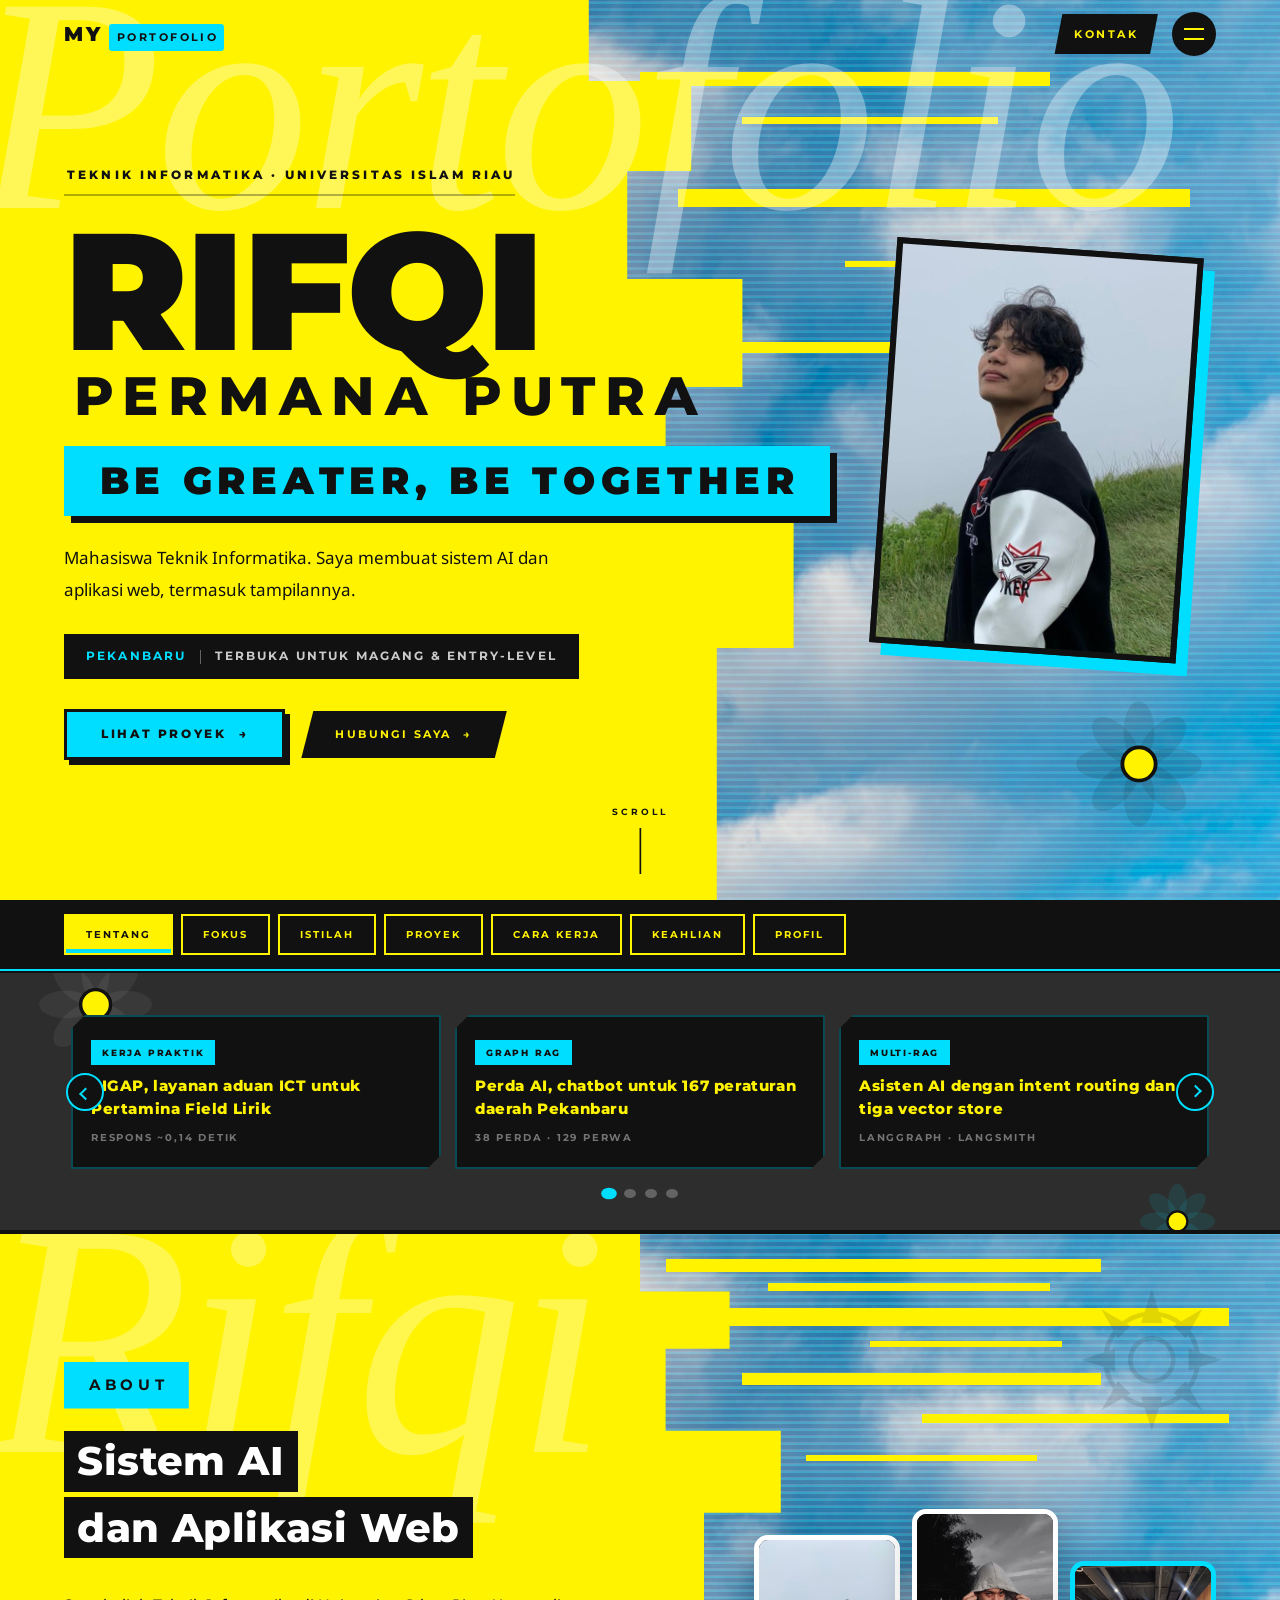
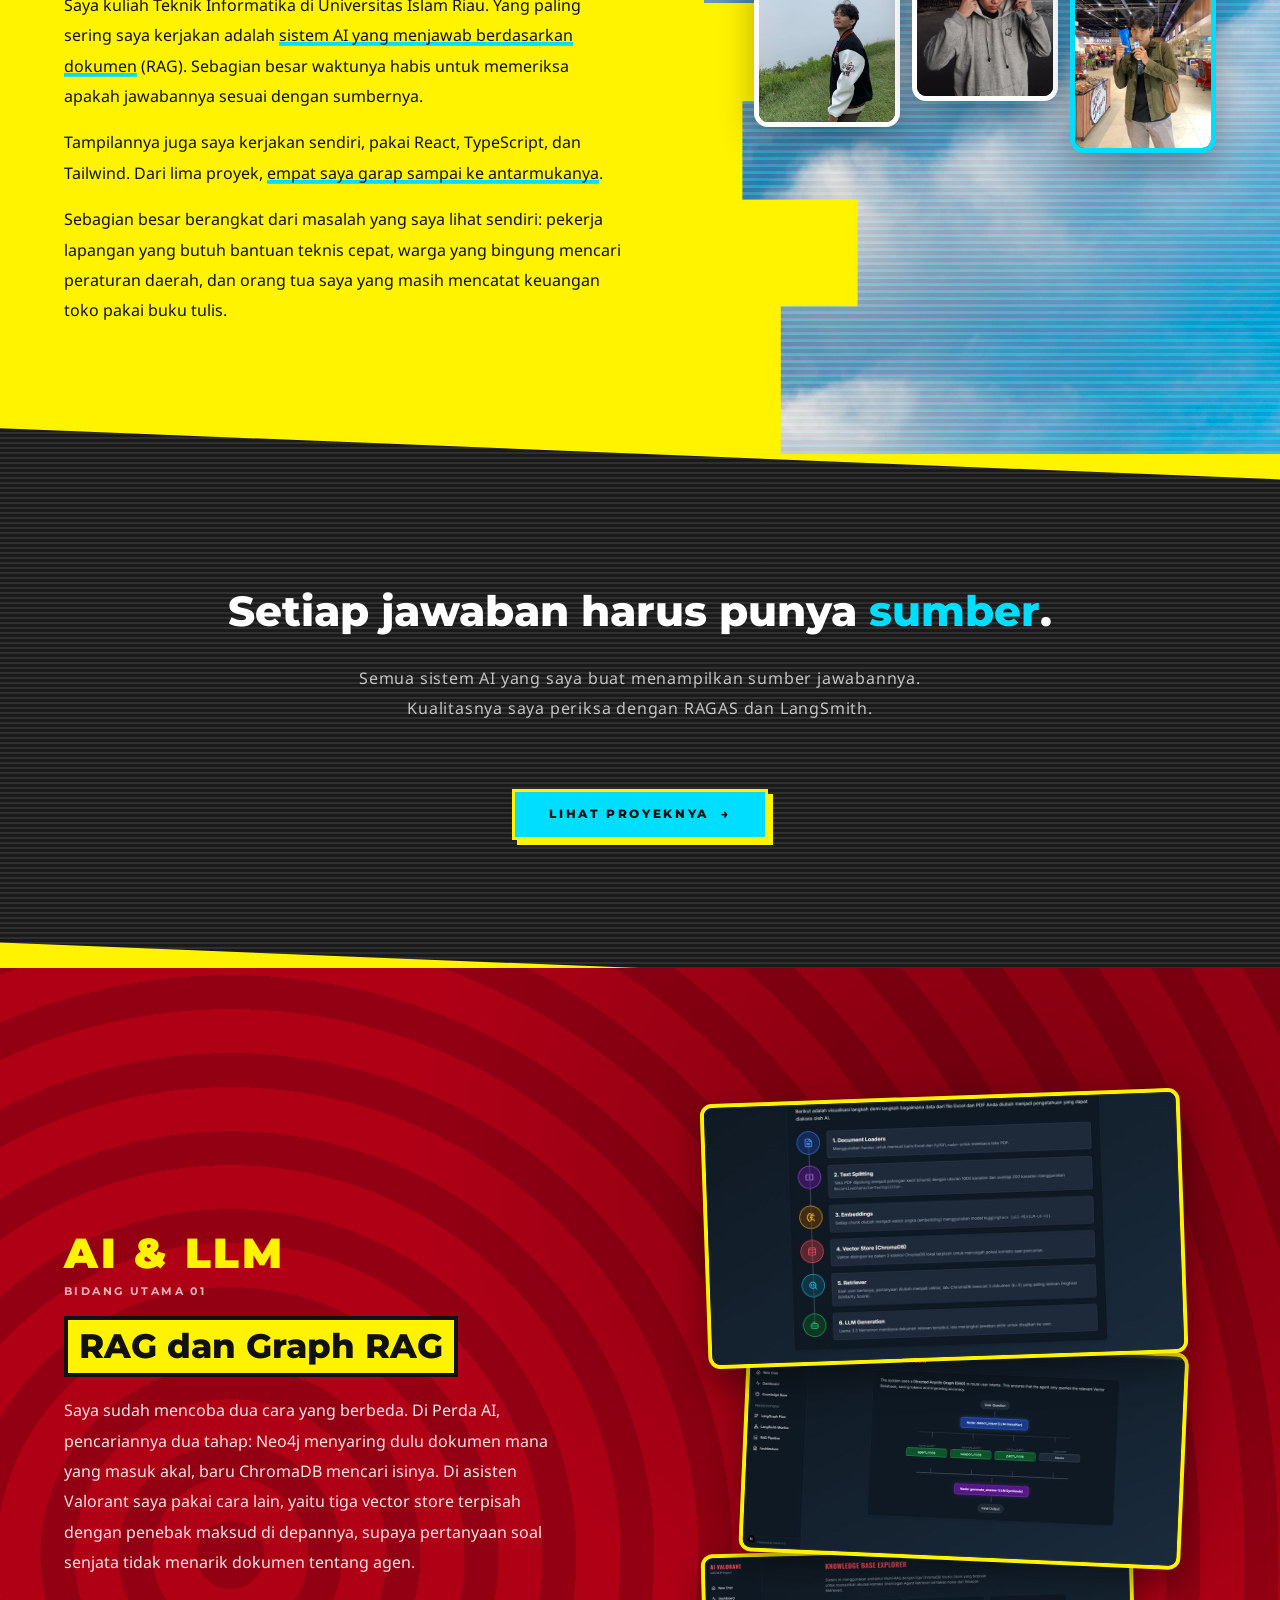
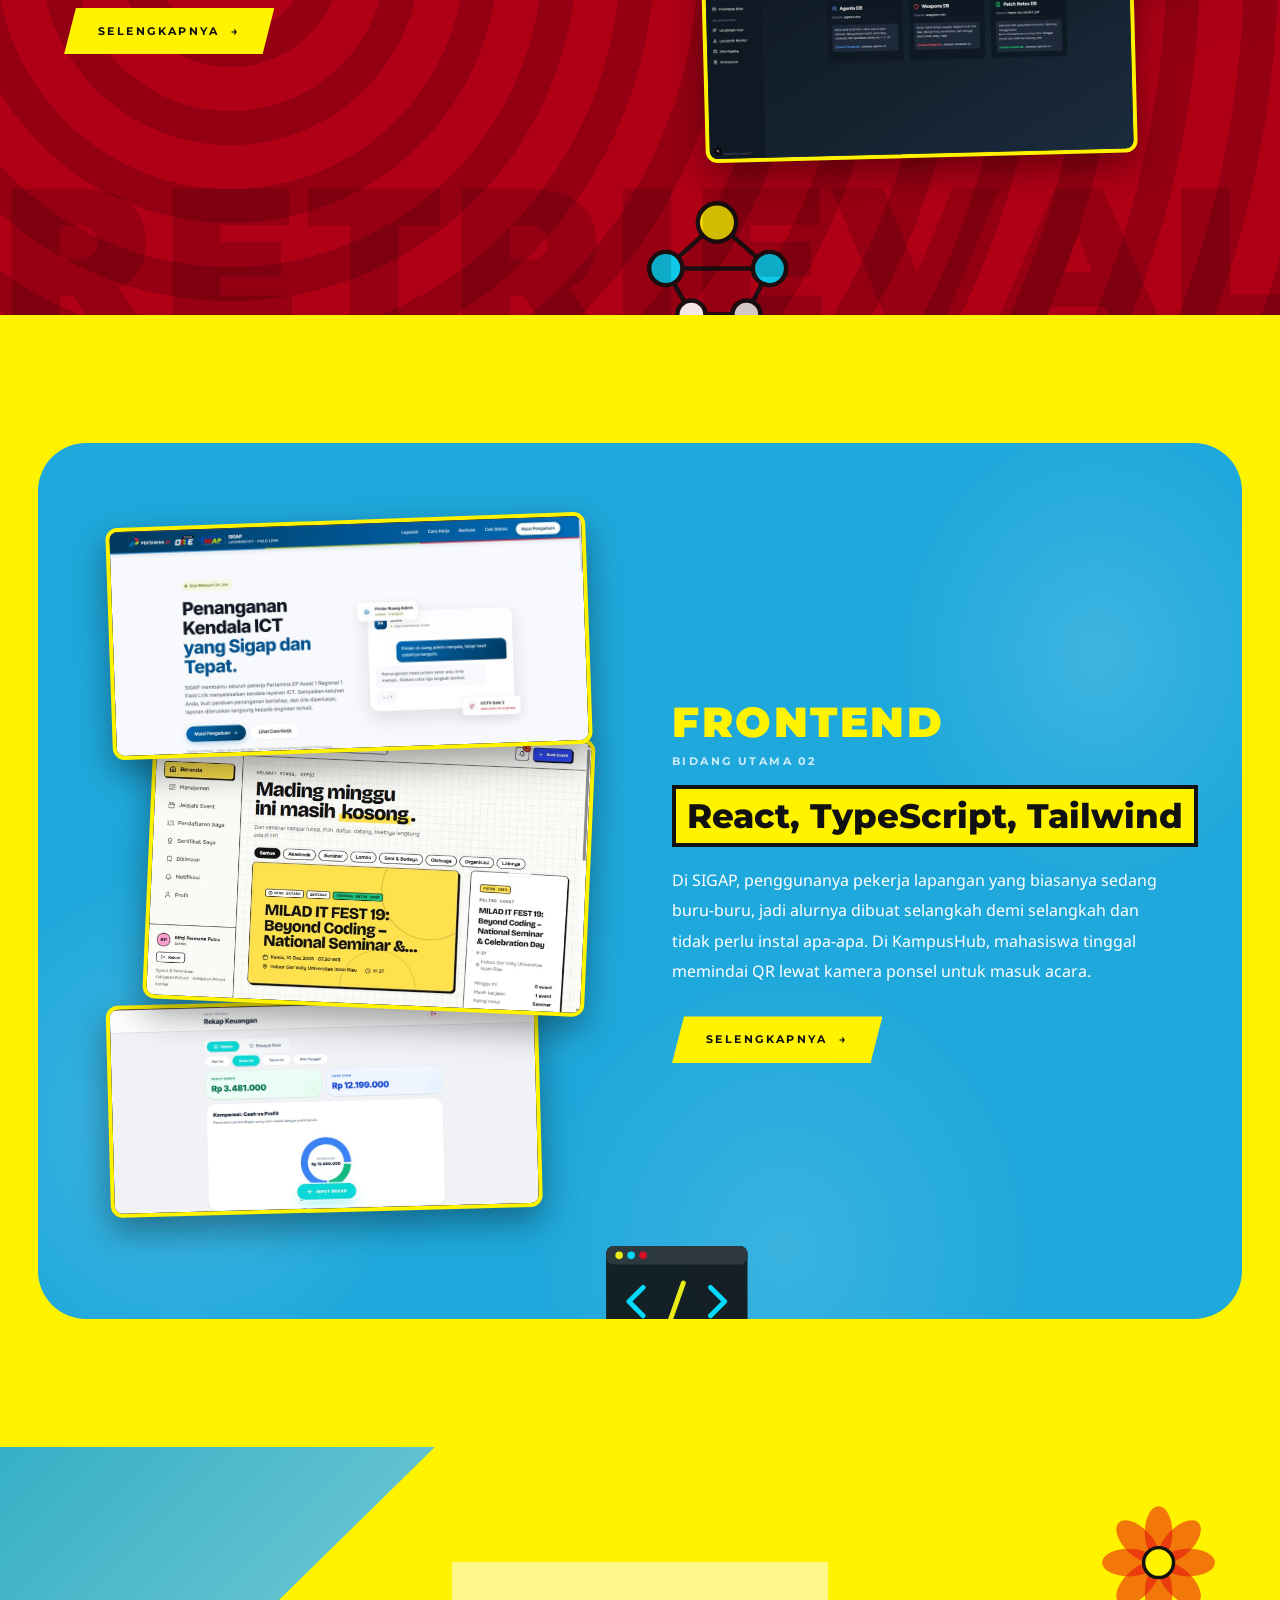
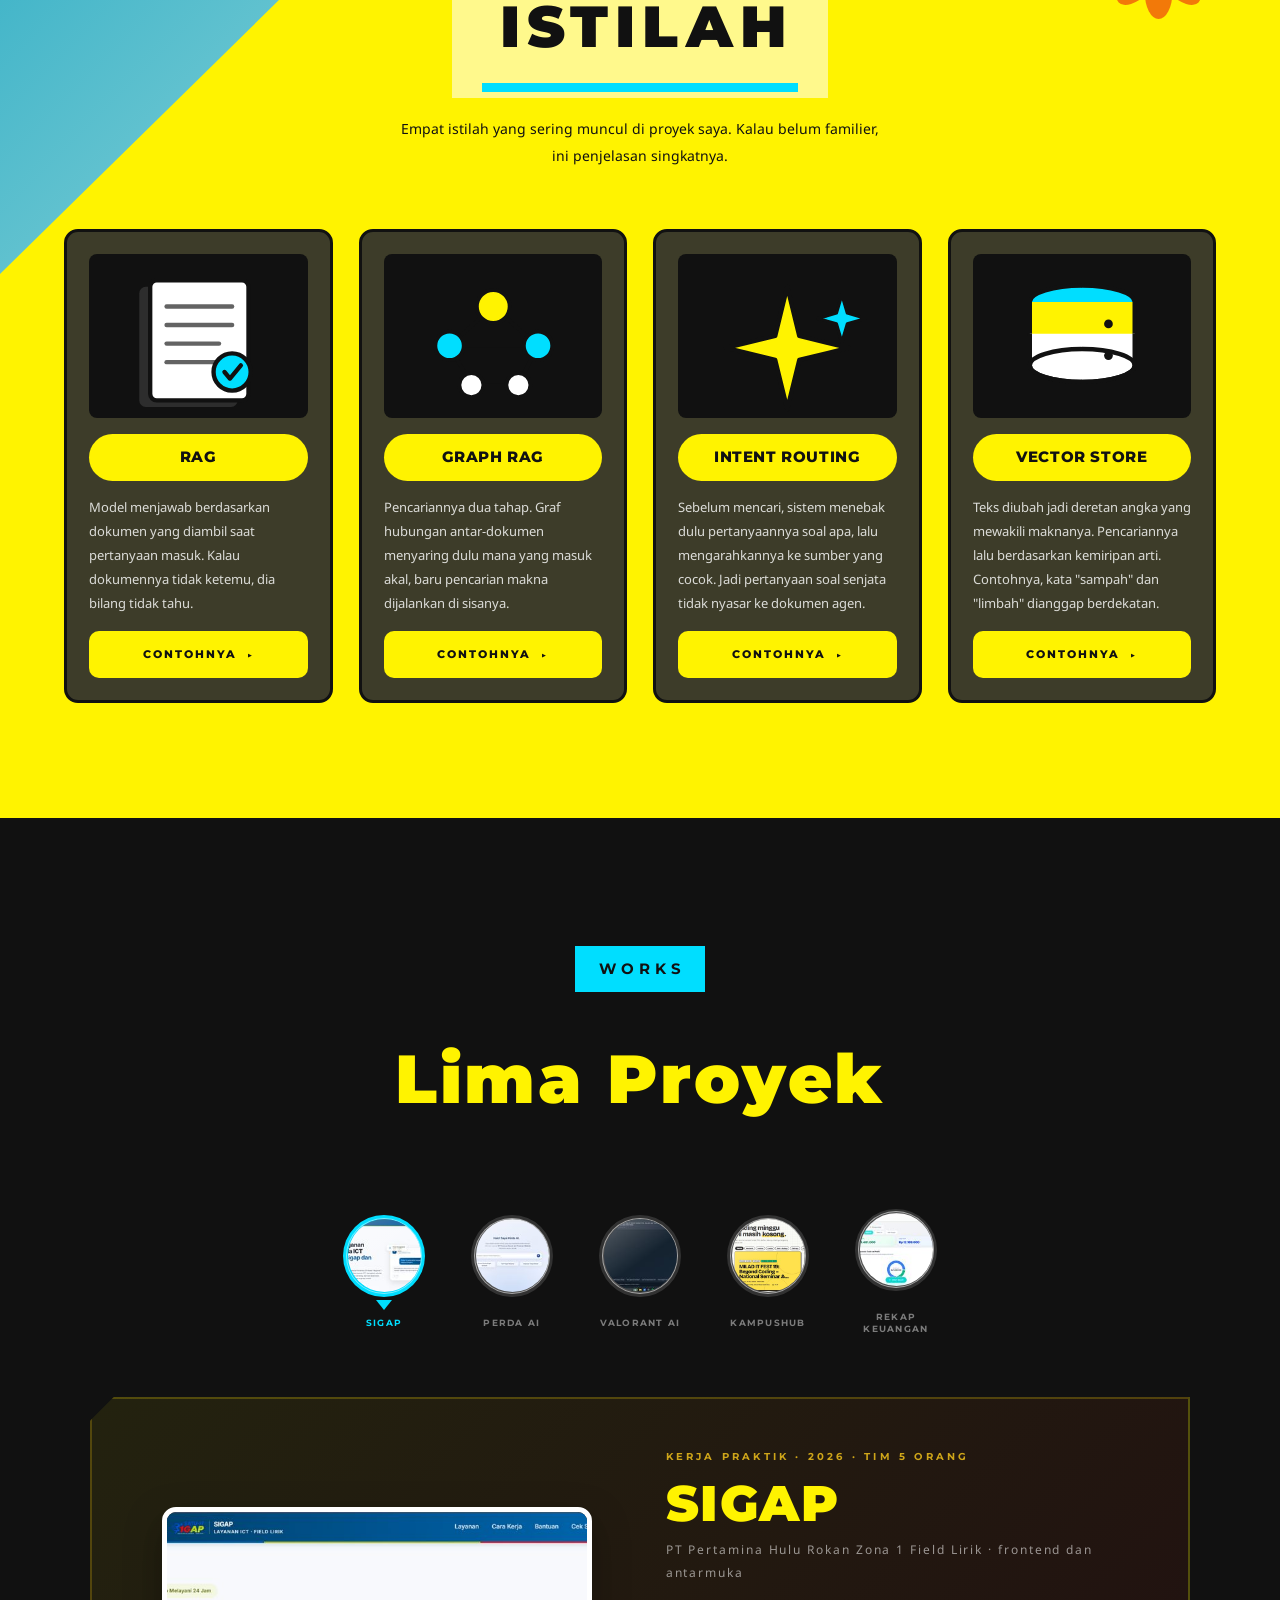
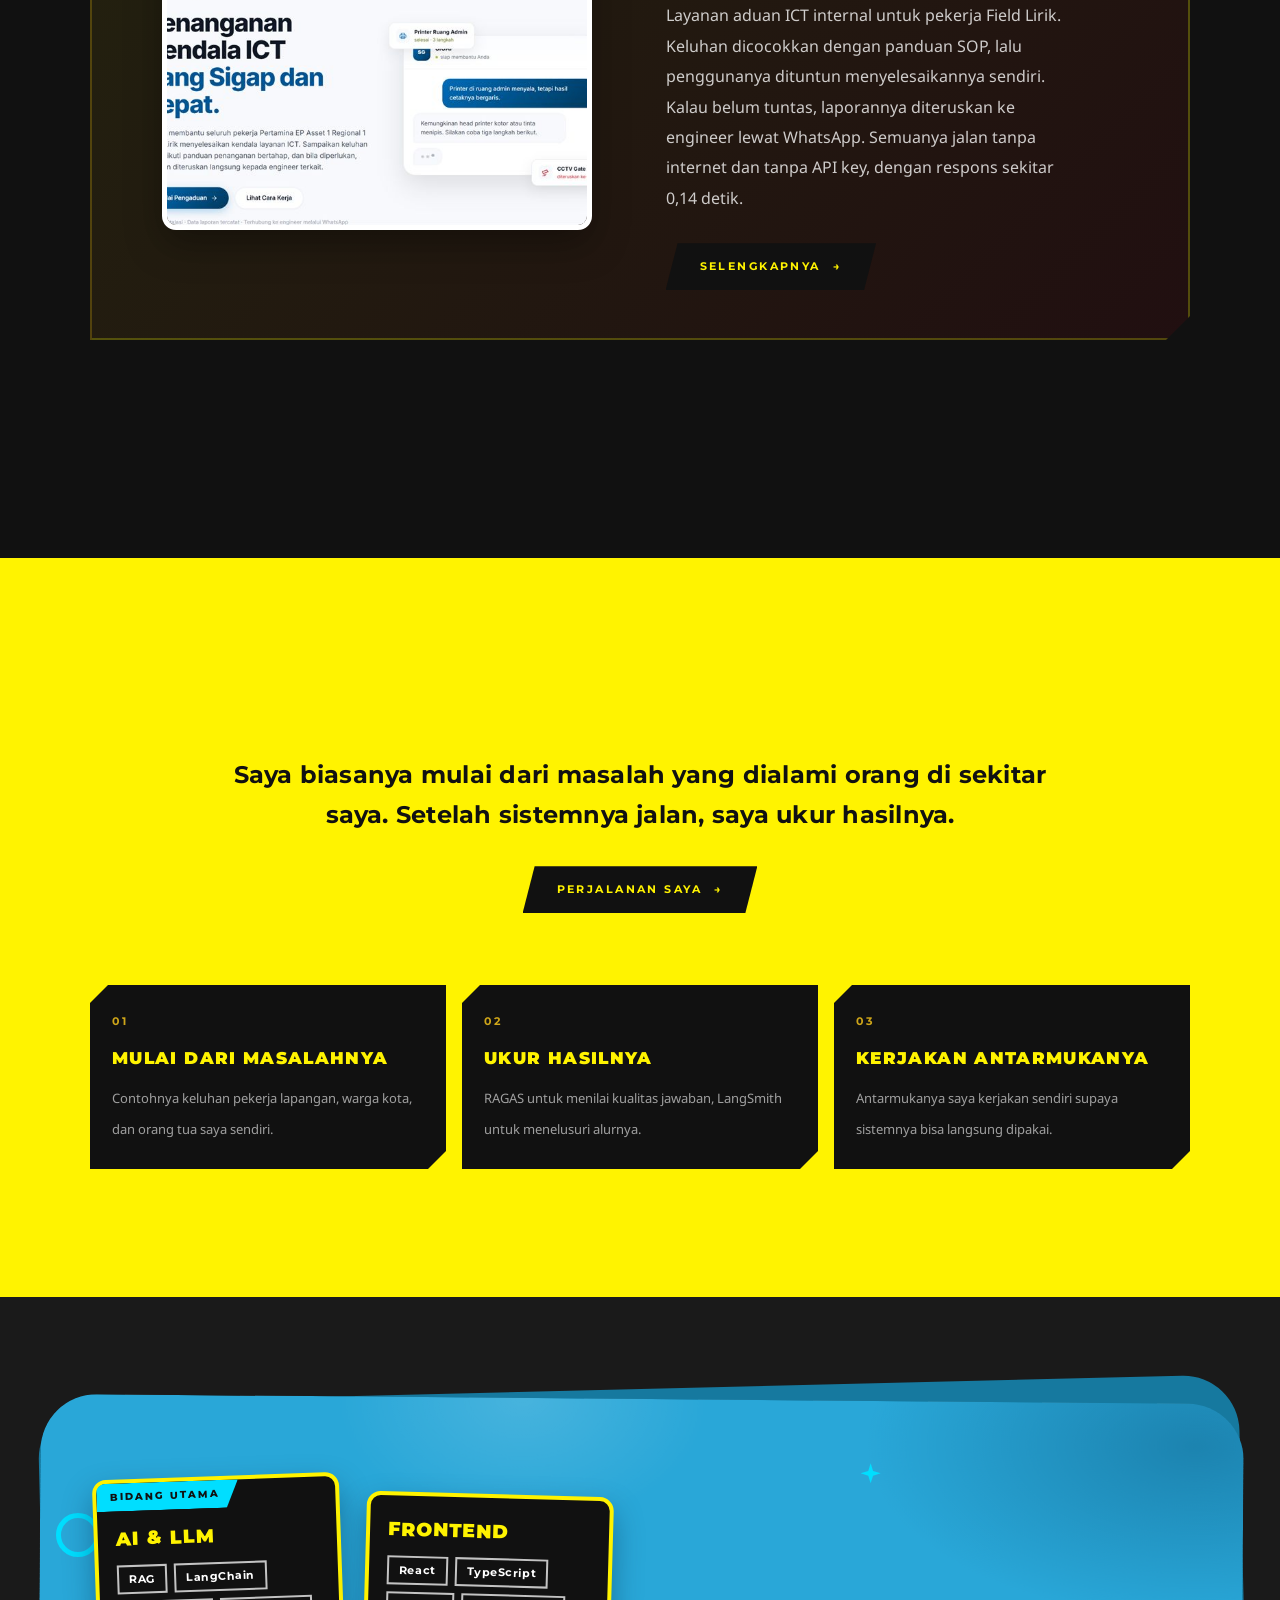
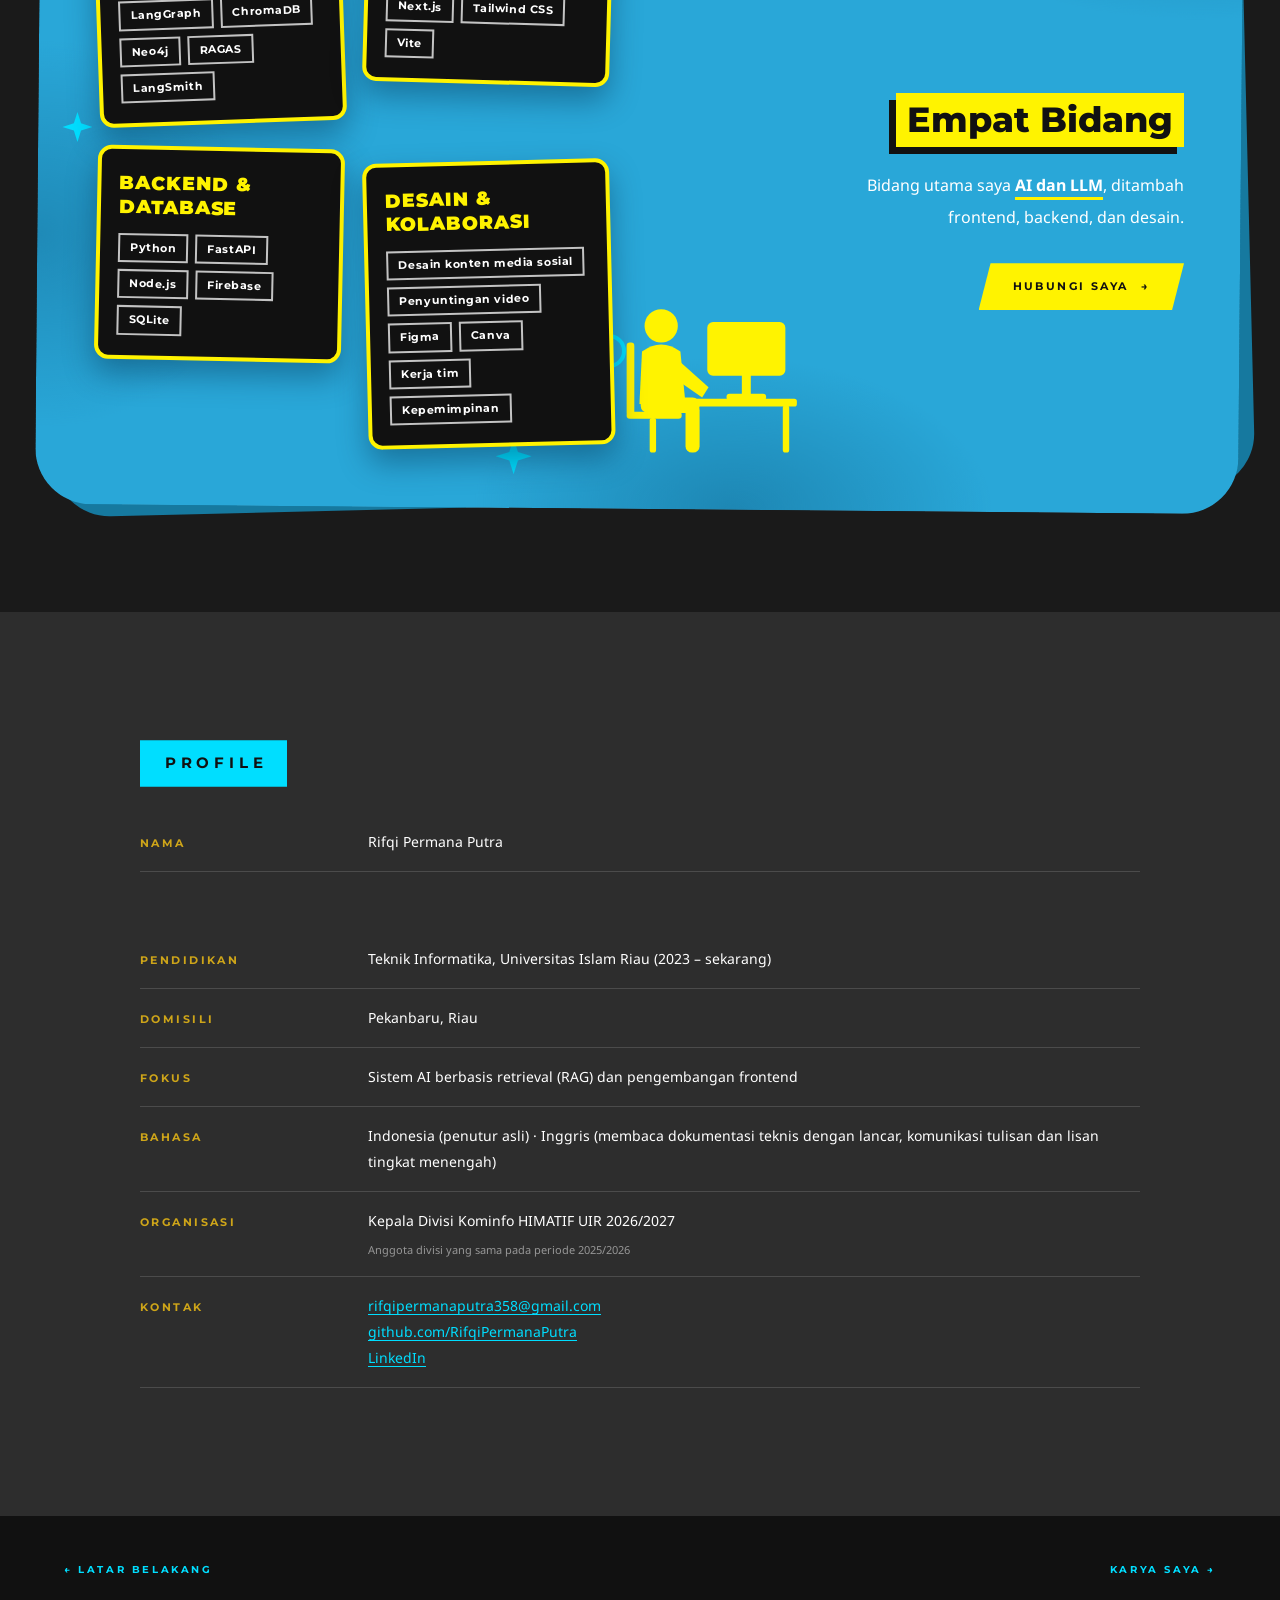
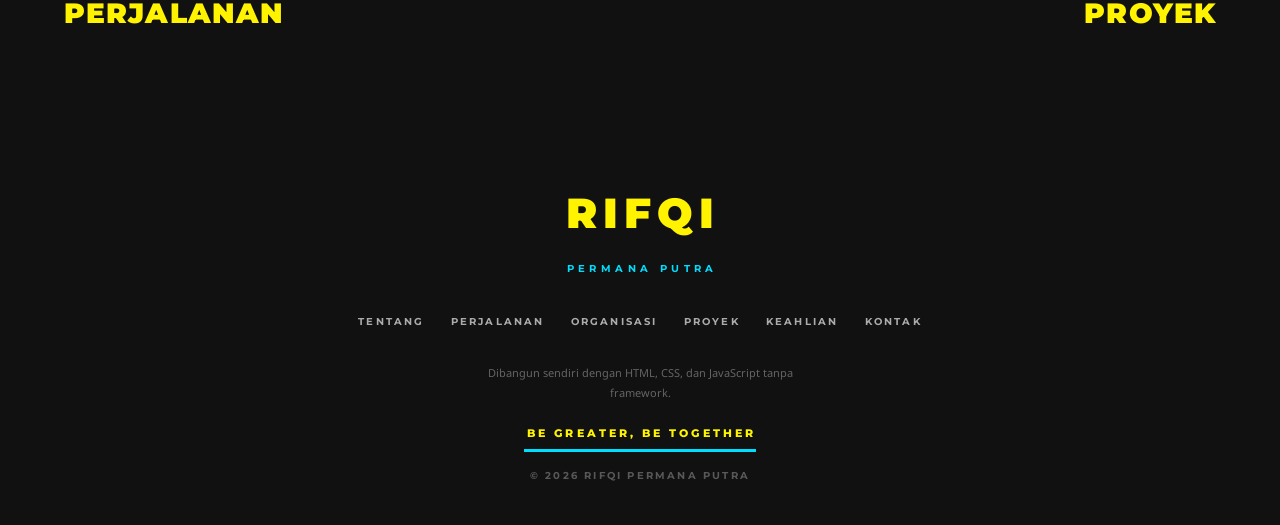
==== commit 81a0e7fc: "Perbarui KampusHub jadi versi capstone yang sudah tayang - Label jadi Project Capstone (tim), peran:" ====
--- a/index.html
+++ b/index.html
@@ -18,7 +18,7 @@
 <link rel="preconnect" href="https://fonts.googleapis.com">
 <link rel="preconnect" href="https://fonts.gstatic.com" crossorigin>
 <link href="https://fonts.googleapis.com/css2?family=Montserrat:wght@700;800;900&family=Noto+Sans:wght@400;500;700&display=swap" rel="stylesheet">
-<link rel="stylesheet" href="assets/css/style.css?v=35">
+<link rel="stylesheet" href="assets/css/style.css?v=37">
 </head>
 <body>
 
@@ -171,9 +171,9 @@
       </li>
       <li class="banner__slide">
         <a class="banner__card" href="proyek.html#kampushub">
-          <span class="banner__tag">FULL-STACK</span>
-          <p class="banner__title">KampusHub, info acara kampus dengan e-tiket QR</p>
-          <p class="banner__date">RBAC TIGA PERAN</p>
+          <span class="banner__tag">CAPSTONE</span>
+          <p class="banner__title">KampusHub, platform event kampus dengan e-tiket QR</p>
+          <p class="banner__date">TAYANG DI KAMPUSHUB.MY.ID</p>
         </a>
       </li>
       <li class="banner__slide">
@@ -311,7 +311,7 @@
       </div>
       <div class="ksys__art scatter" data-reveal>
         <div class="scatter__item"><img src="assets/img/projects/sigap-960.jpg" alt="Halaman awal SIGAP" loading="lazy"></div>
-        <div class="scatter__item"><img src="assets/img/projects/kampushub-960.jpg" alt="Beranda KampusHub" loading="lazy"></div>
+        <div class="scatter__item"><img src="assets/img/projects/kampushub-beranda.jpg" alt="Beranda KampusHub" loading="lazy"></div>
         <div class="scatter__item"><img src="assets/img/projects/rekap-960.jpg" alt="Dasbor Rekap Keuangan" loading="lazy"></div>
       </div>
     </div>
@@ -505,16 +505,17 @@
   <!-- panel 4 — KAMPUSHUB -->
   <div class="sig-panel sig__hero" id="sig-panel-4" role="tabpanel" aria-labelledby="sig-tab-4">
     <div class="sig__hero-art">
-      <img src="assets/img/projects/kampushub-960.jpg" alt="Beranda KampusHub" loading="lazy">
+      <img src="assets/img/projects/kampushub-beranda.jpg" alt="Beranda KampusHub" loading="lazy">
     </div>
     <div class="sig__hero-copy">
-      <p class="sig__hero-kicker">PROYEK KULIAH · 2026 · MANDIRI</p>
+      <p class="sig__hero-kicker">PROJECT CAPSTONE · 2026 · TIM · SUDAH TAYANG</p>
       <h3 class="sig__hero-name">KAMPUSHUB</h3>
-      <p class="sig__hero-by">Dikerjakan sendiri · React 19 dan Firebase</p>
+      <p class="sig__hero-by">Frontend dan UI/UX · React 19 dan Supabase</p>
       <p class="sig__hero-desc">
         Informasi acara kampus tersebar di WhatsApp, Instagram, dan grup yang terpisah-pisah.
-        KampusHub mengumpulkannya jadi satu, lengkap dengan RSVP, e-tiket QR, dan pemindai
-        kehadiran. Ada tiga peran: mahasiswa, panitia, dan admin.
+        KampusHub mengumpulkannya jadi satu, lengkap dengan RSVP, e-tiket QR, pemindai
+        kehadiran, pembayaran event berbayar, dan sertifikat. Ada tiga peran: mahasiswa,
+        panitia, dan admin.
       </p>
       <a class="btn-more" href="proyek.html#kampushub"><span>SELENGKAPNYA</span></a>
     </div>
@@ -669,7 +670,7 @@
 
 <button class="back-top" id="backTop" type="button" aria-label="Kembali ke atas"><span></span></button>
 
-<script src="assets/js/sprite.js?v=35"></script>
-<script src="assets/js/main.js?v=35"></script>
+<script src="assets/js/sprite.js?v=37"></script>
+<script src="assets/js/main.js?v=37"></script>
 </body>
 </html>
